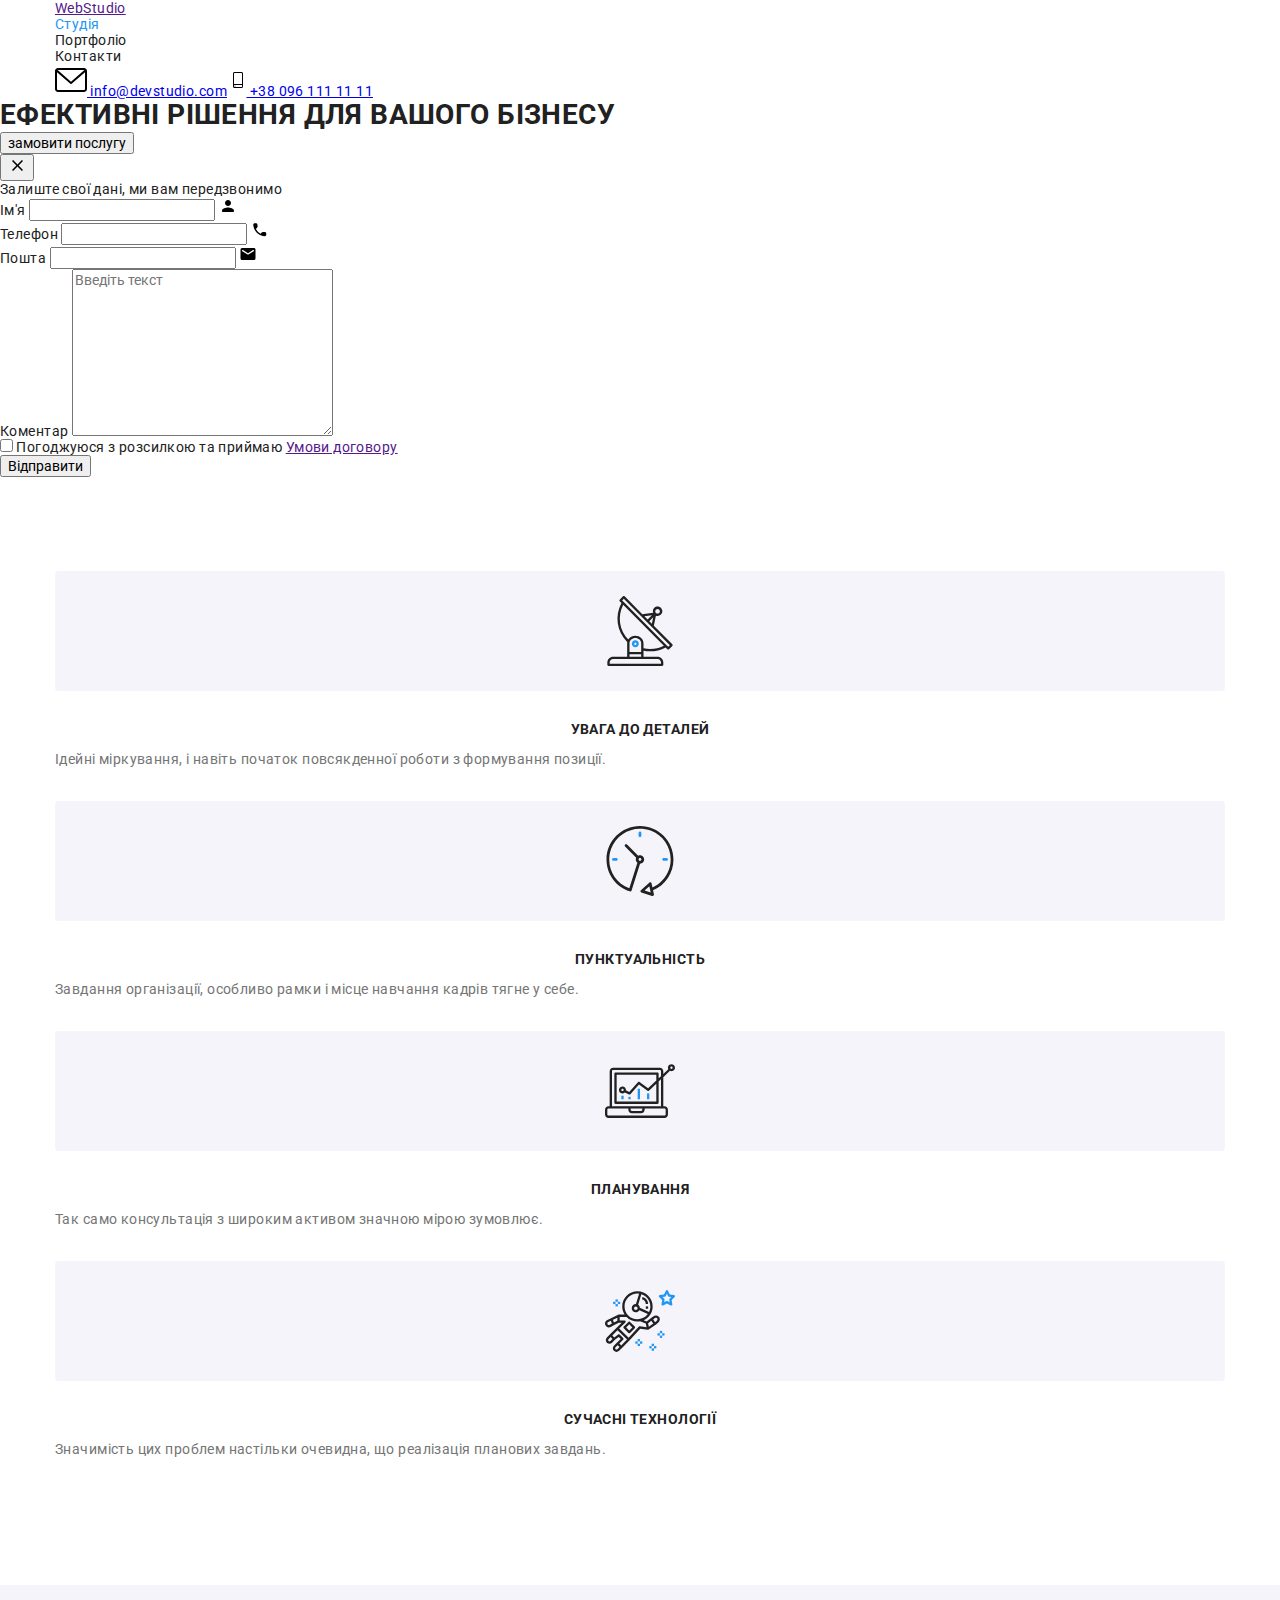
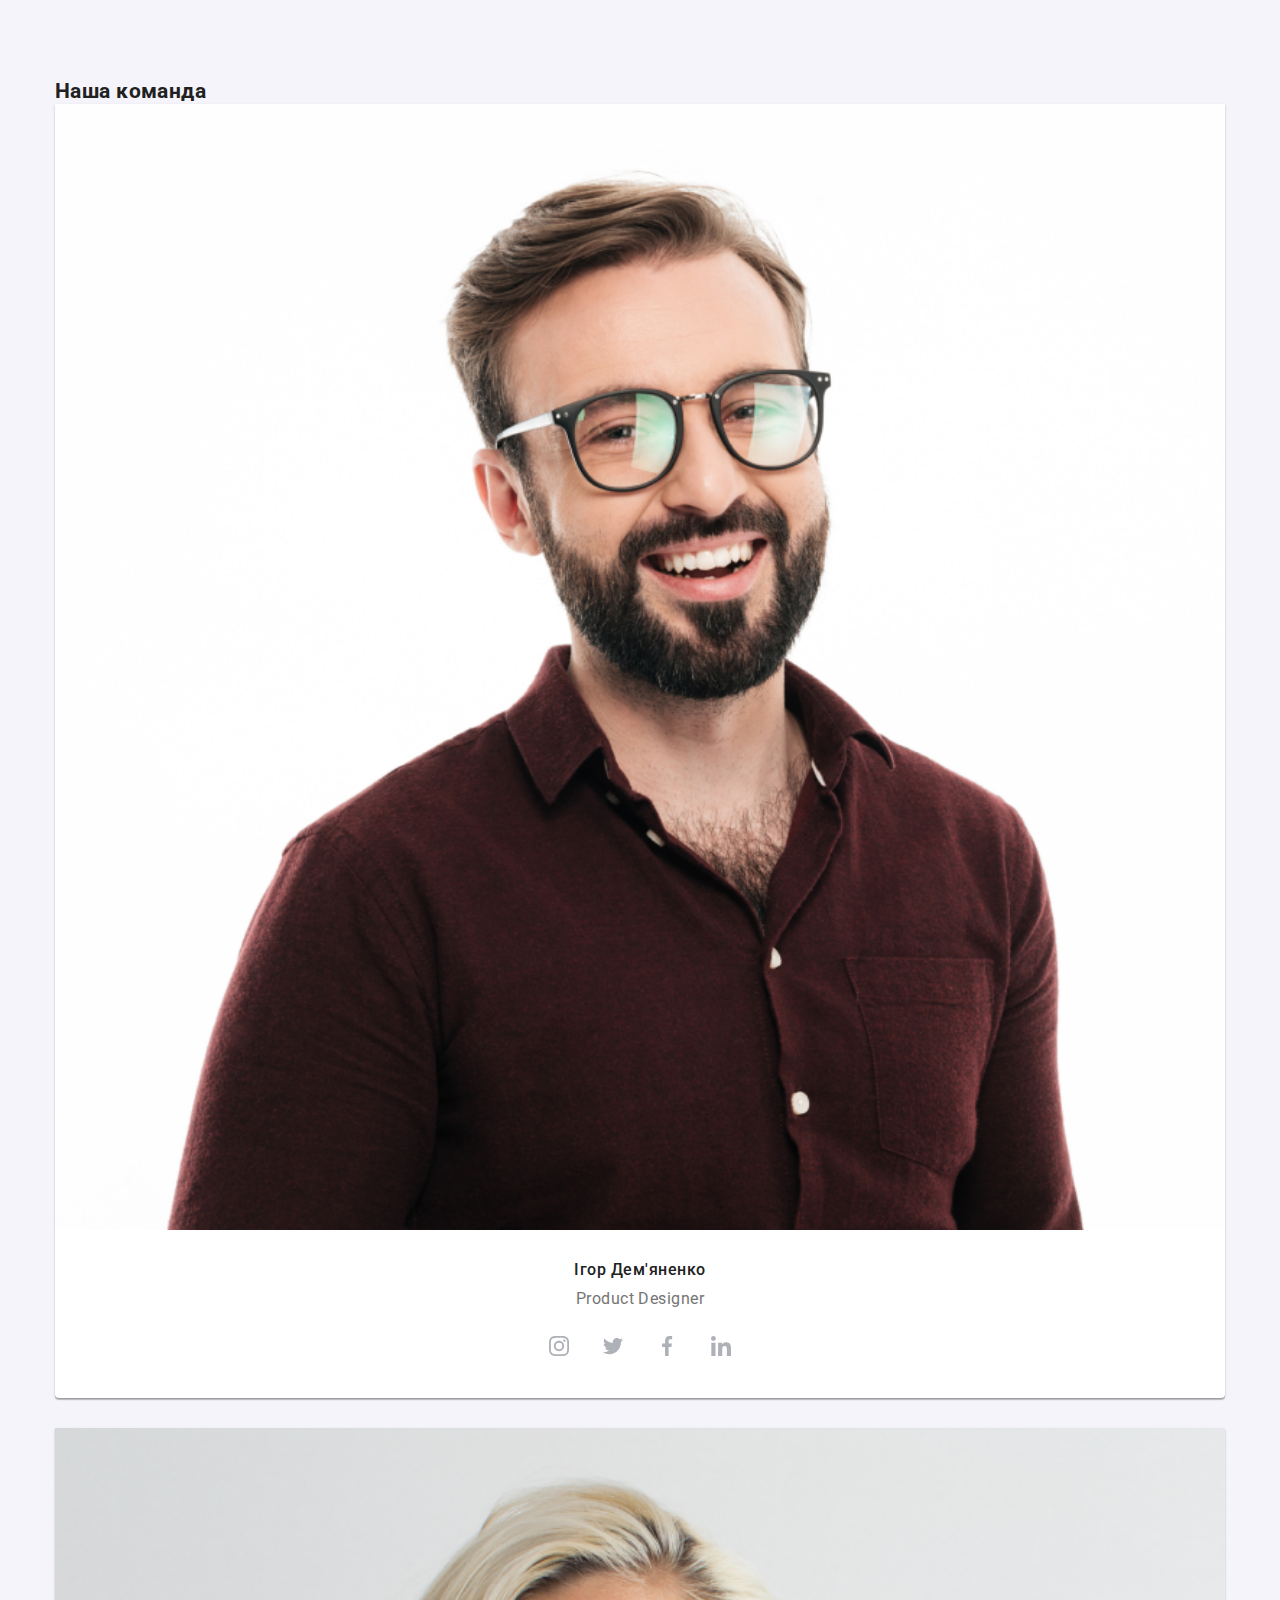
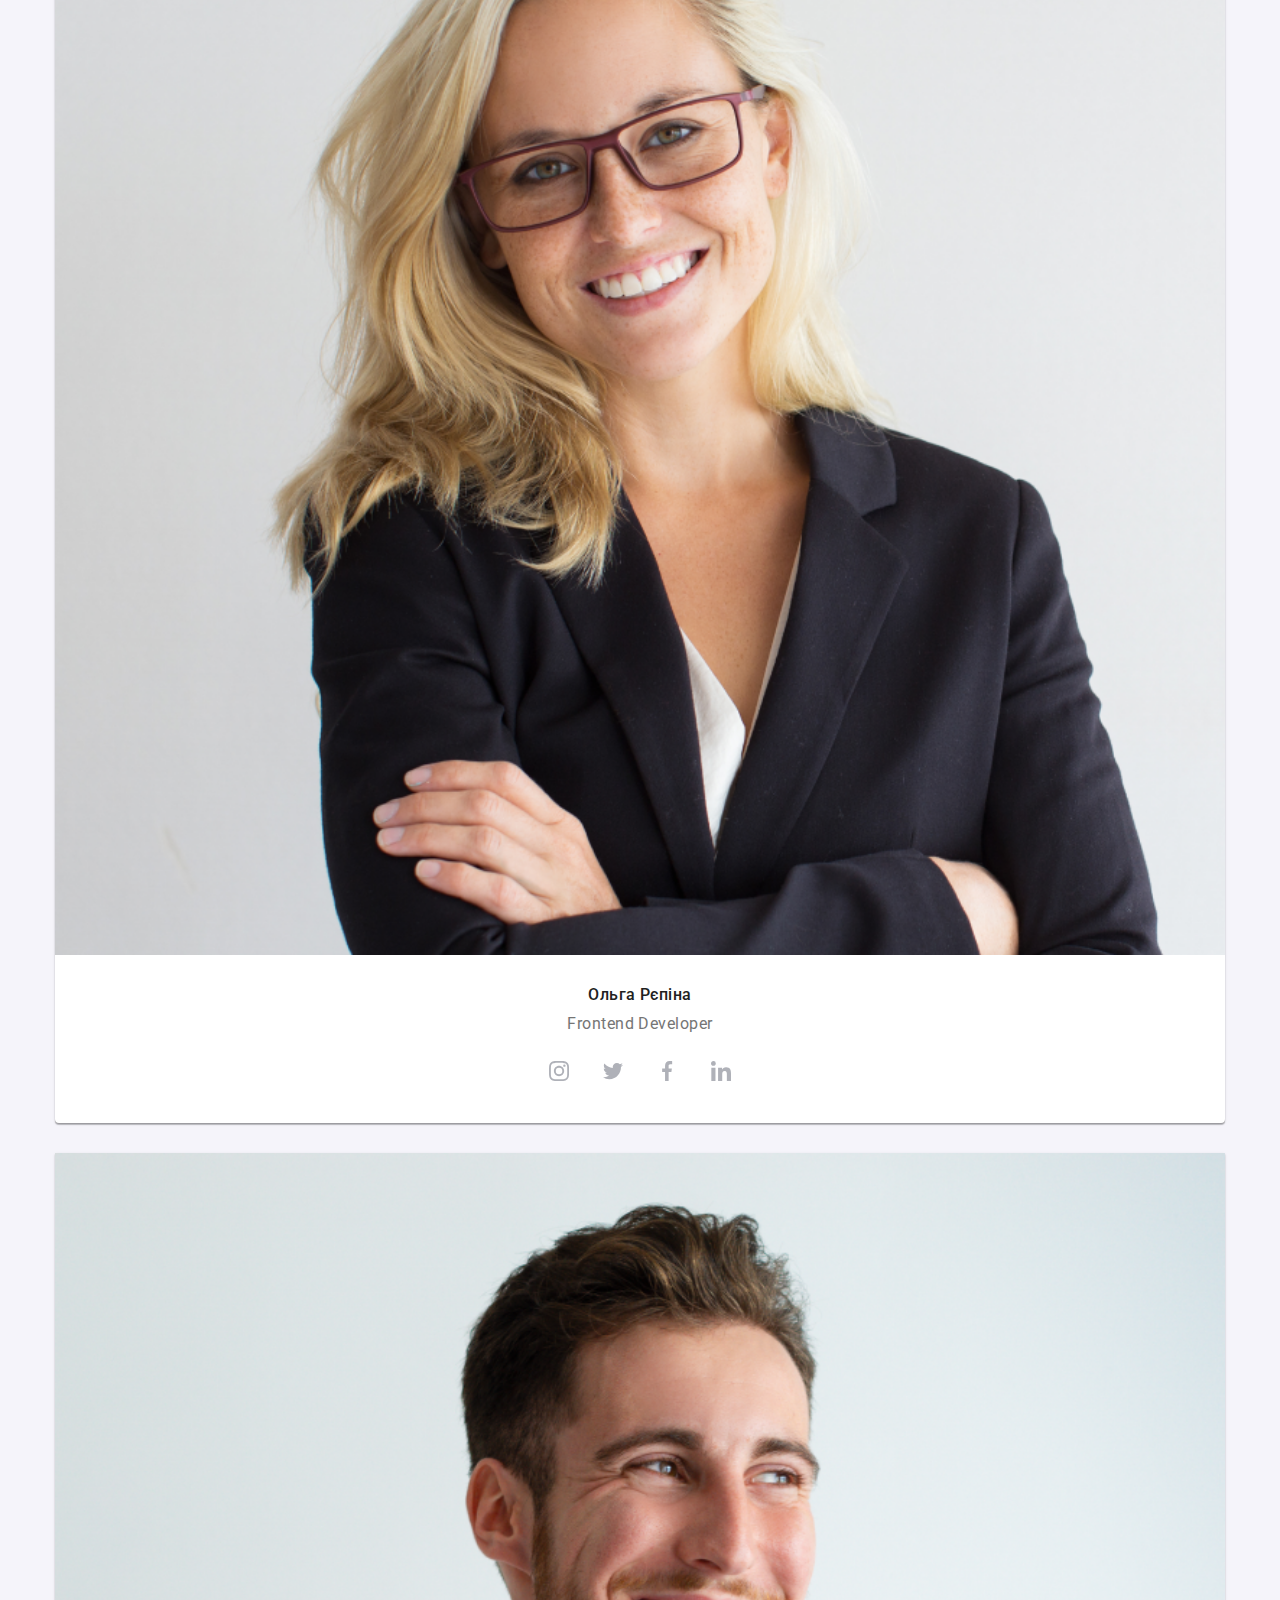
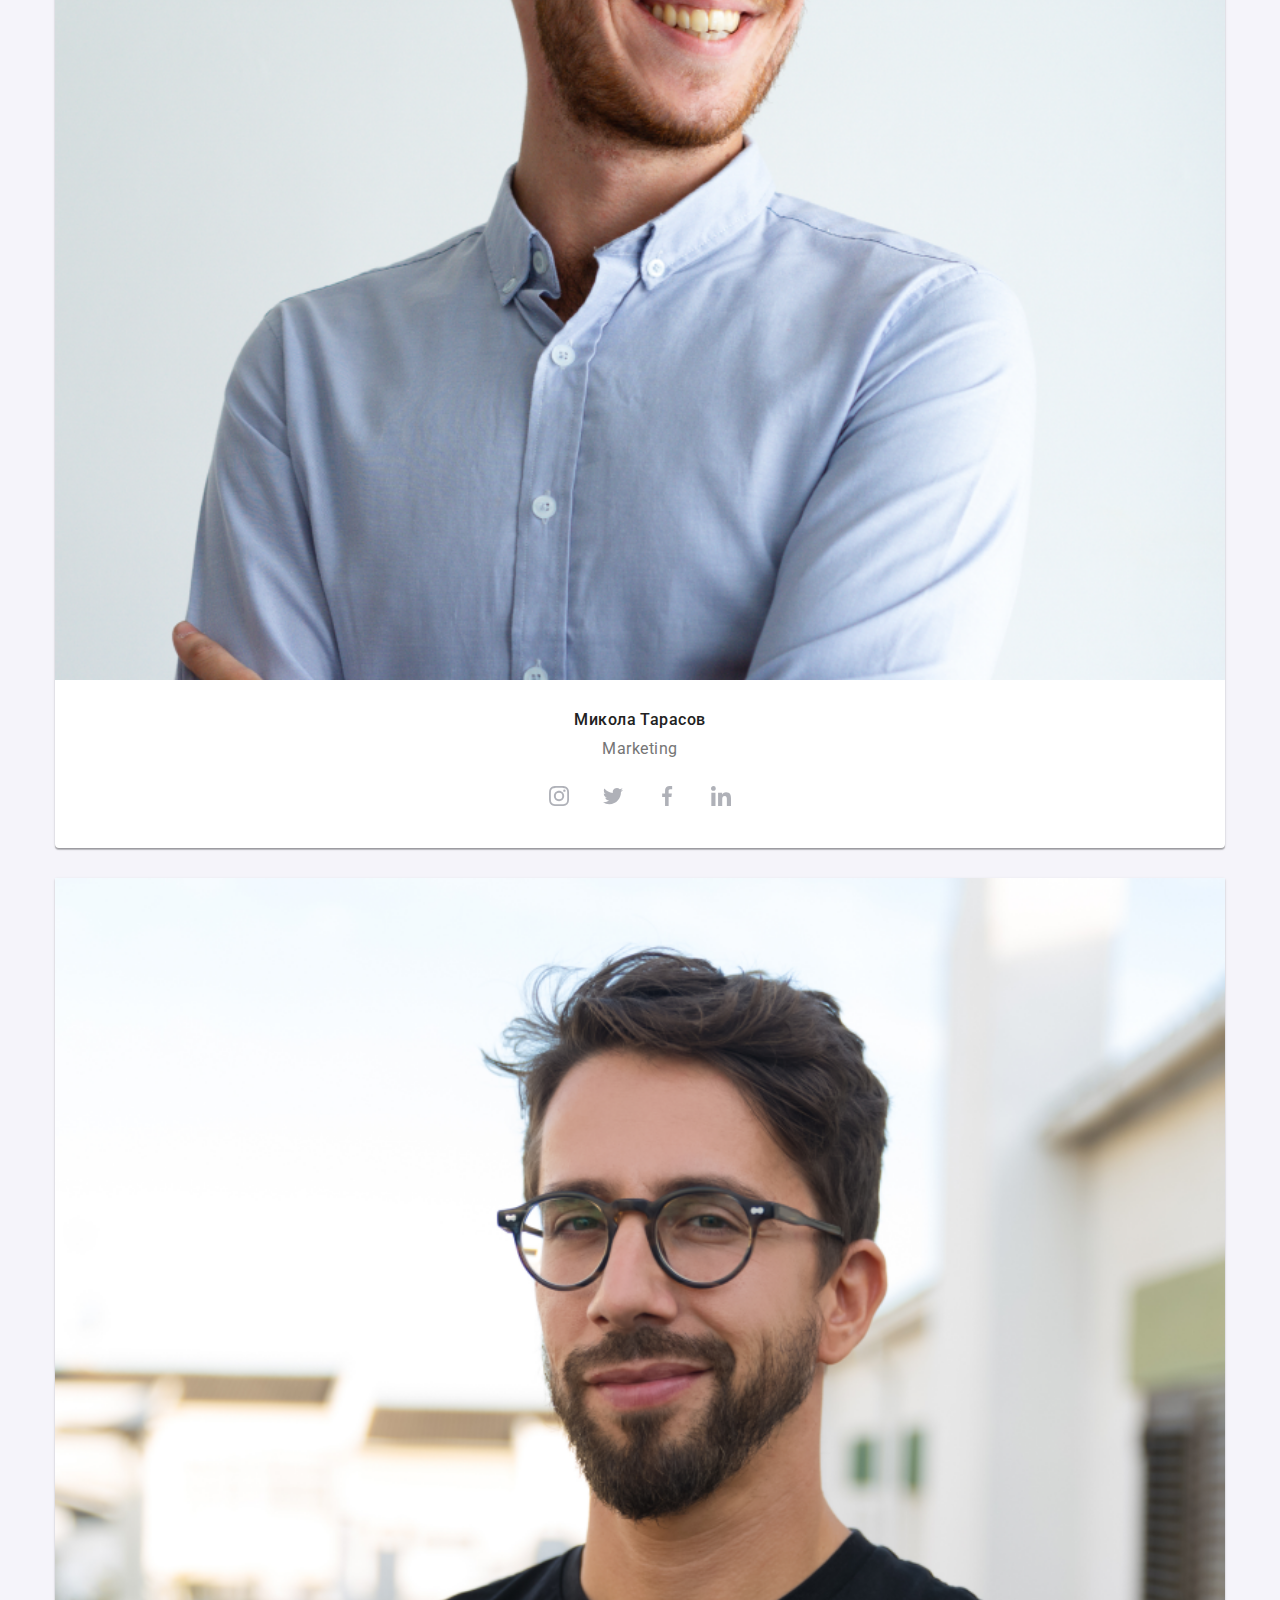
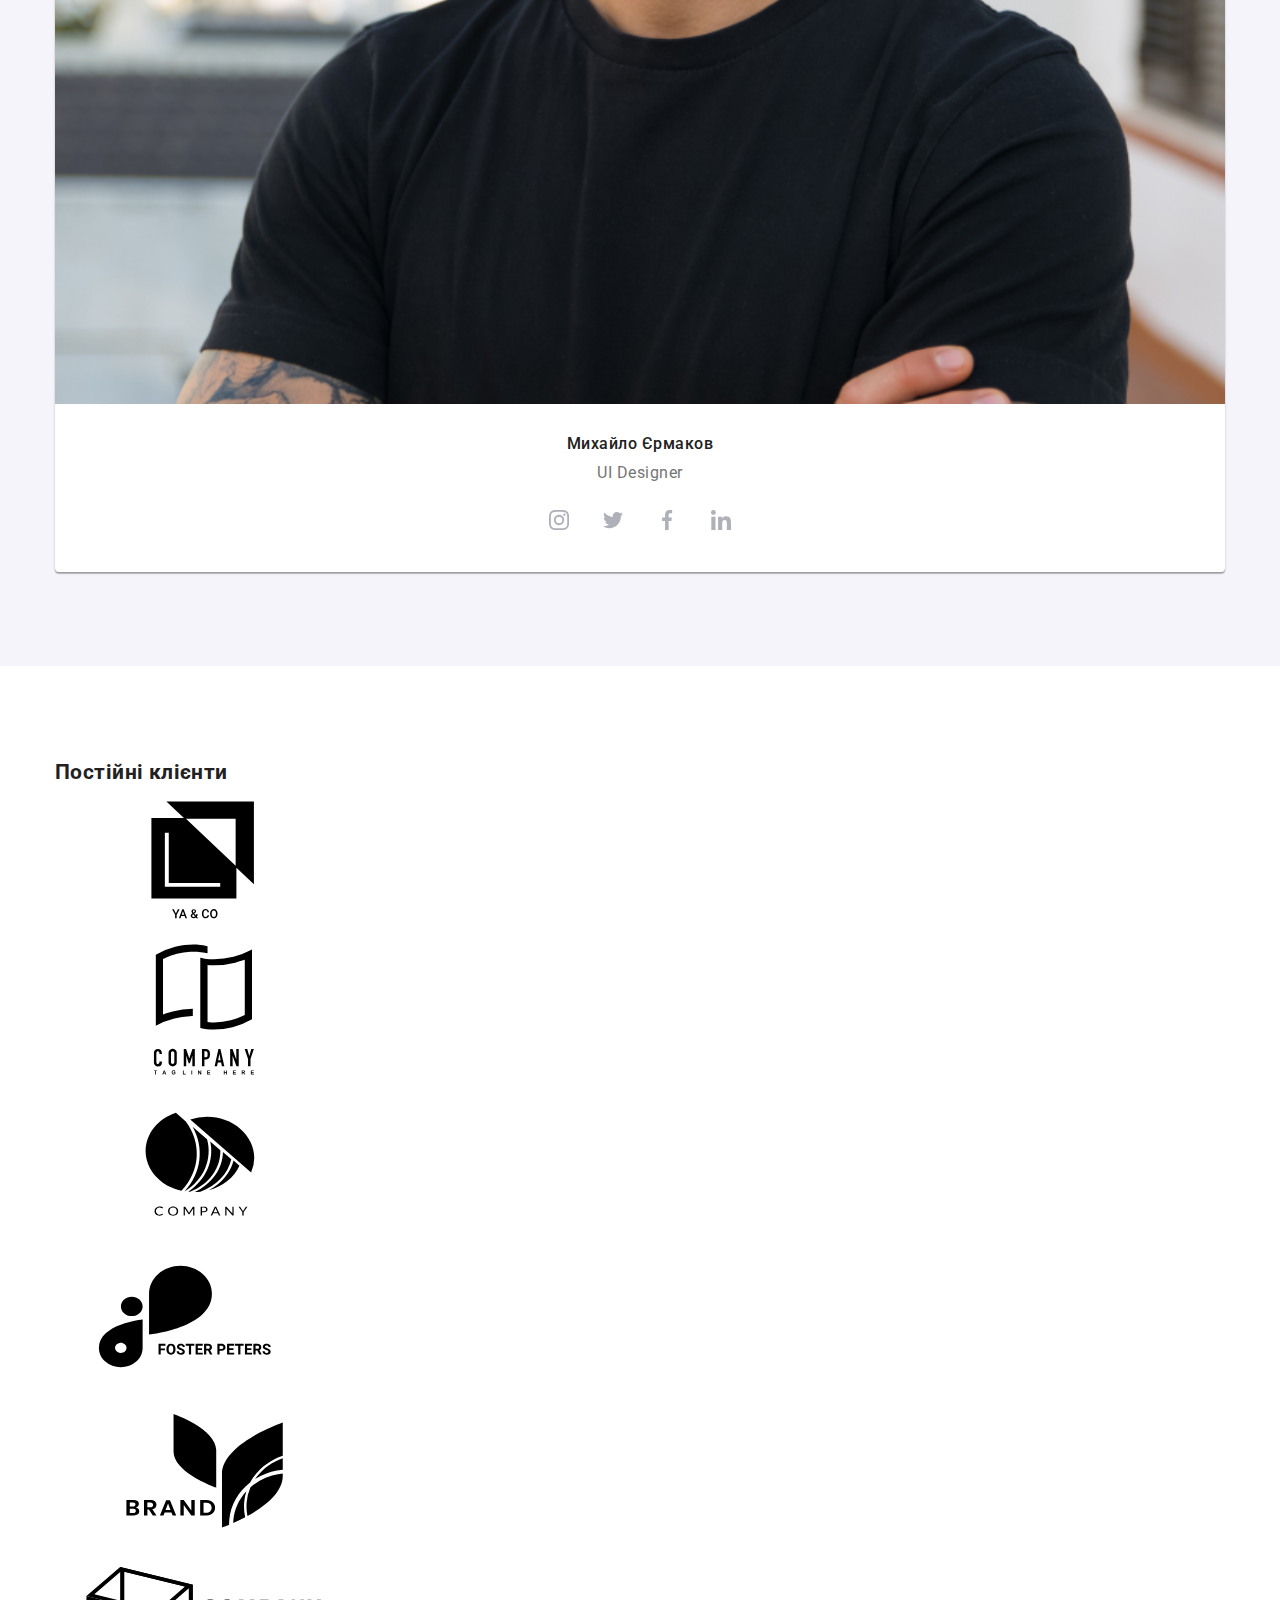
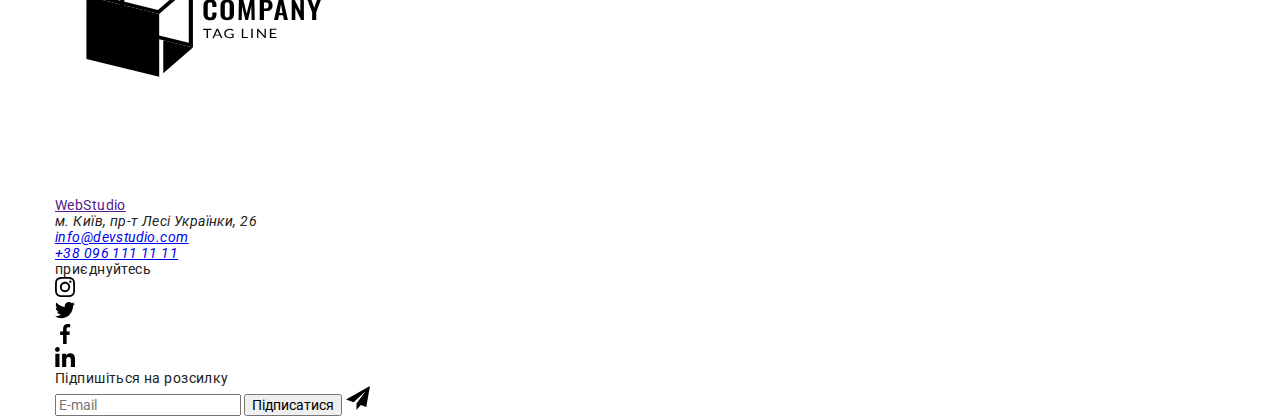
==== index.html @ 279342e3 "0610221" ====
<!DOCTYPE html>
<html lang="uk">
  <head>
    <meta charset="UTF-8" />
    <meta http-equiv="X-UA-Compatible" content="IE=edge" />
    <meta name="viewport" content="width=device-width, initial-scale=1.0" />
    <title>Студія (GMH-08)</title>
    <!-- Fonts -->
    <link rel="preconnect" href="https://fonts.googleapis.com" />
    <link rel="preconnect" href="https://fonts.gstatic.com" crossorigin />
    <link
      href="https://fonts.googleapis.com/css2?family=Raleway:wght@700&family=Roboto:wght@400;500;700;900&display=swap"
      rel="stylesheet"
    />
    <!-- Styles -->
    <link
      rel="stylesheet"
      href="https://cdnjs.cloudflare.com/ajax/libs/modern-normalize/1.1.0/modern-normalize.min.css"
    />
    <link rel="stylesheet" href="./css/main.min.css" />
  </head>
  <body class="page">
    <header>
      <div class="header contaner">
        <nav class="header__nav">
          <a class="logo" href=""> <span class="logo__txt">Web</span>Studio </a>
          <ul class="header__list">
            <li class="list-item">
              <a class="link current" href="">Студія</a>
            </li>
            <li class="list-item">
              <a class="link" href="./portfolio.html">Портфоліо</a>
            </li>
            <li class="list-item"><a class="link" href="">Контакти</a></li>
          </ul>
        </nav>
        <div class="group">
          <a class="group__link" href="mailto:info@devstudio.com">
            <svg class="group__link-icon" width="32" height="32">
              <use href="./images/icons.svg#mail-hover"></use>
            </svg>
            info@devstudio.com</a
          >
          <a class="group__link" href="tel:+380961111111">
            <svg class="group__link-icon" width="16" height="32">
              <use href="./images/icons.svg#smartphone"></use>
            </svg>
            +38 096 111 11 11</a
          >
        </div>
      </div>
    </header>
    <!-- main -->
    <main>
      <!-- hero -->
      <section class="hero">
        <h1 class="hero__title">ЕФЕКТИВНІ РІШЕННЯ ДЛЯ ВАШОГО БІЗНЕСУ</h1>
        <button class="hero__btn" type="button" data-modal-open>замовити послугу</button>
        <div class="backdrop is-hidden" data-modal>
          <div class="modal">
            <button class="modal__btn" type="button" data-modal-close>
              <svg
                class="modal__svg"
                width="18"
                height="18"
                viewBox="0 0 18 18"
                fill="none"
                xmlns="http://www.w3.org/2000/svg"
              >
                <rect width="18" height="18" />
                <path
                  class="modal__path"
                  d="M15 4.10786L13.8921 3L9.5 7.39214L5.10786 3L4 4.10786L8.39214 8.5L4 12.8921L5.10786 14L9.5 9.60786L13.8921 14L15 12.8921L10.6079 8.5L15 4.10786Z"
                  fill="black"
                />
              </svg>
            </button>

            <form class="modal-form">
              <p class="modal-form__title">Залиште свої дані, ми вам передзвонимо</p>
              <div class="modal-form__field">
                <label class="modal-form__lable" for="name">Ім'я</label>
                <input class="modal-form__input" type="text" name="name" id="name" />
                <svg class="modal-form__icon" width="18" height="18">
                  <use href="./images/modal-form.svg#person-modal"></use>
                </svg>
              </div>

              <div class="modal-form__field">
                <label class="modal-form__lable" for="phone">Телефон</label>
                <input class="modal-form__input" type="tel" name="phone" id="phone" />
                <svg class="modal-form__icon" width="18" height="18">
                  <use href="./images/modal-form.svg#phone-modal"></use>
                </svg>
              </div>

              <div class="modal-form__field">
                <label class="modal-form__lable" for="mail">Пошта</label>
                <input class="modal-form__input" type="email" name="mail" id="mail" />
                <svg class="modal-form__icon" width="18" height="18">
                  <use href="./images/modal-form.svg#email-modal"></use>
                </svg>
              </div>

              <div class="modal-form__field">
                <label class="modal-form__lable" for="comment">Коментар</label>
                <textarea
                  class="modal-form__comment"
                  name="comment"
                  id="comment"
                  cols="30"
                  rows="10"
                  placeholder="Введіть текст"
                ></textarea>
              </div>

              <div class="modal-form__checkbox">
                <label class="modal-form__checkbox-lable" for="checkbox"
                  ><input class="checkbox" type="checkbox" name="checkbox" id="checkbox" />
                  <span class="modal-form__checkbox-icon"></span>
                  Погоджуюся з розсилкою та приймаю
                  <a class="modal-form__lable-link" href="">Умови договору</a></label
                >
              </div>

              <button class="modal-form__btn" type="submit">Відправити</button>
            </form>
          </div>
        </div>
      </section>

      <section class="section">
        <div class="contaner">
          <h2 class="visually-hidden">Чому обирають нашу компанію</h2>
          <ul class="first-list list">
            <li class="first-list__item icon-antenna">
              <h3 class="title-three-in-benefits">УВАГА ДО ДЕТАЛЕЙ</h3>
              <p class="main-par-in-benefits">
                Ідейні міркування, і навіть початок повсякденної роботи з формування позиції.
              </p>
            </li>
            <li class="first-list__item icon-clock">
              <h3 class="title-three-in-benefits">ПУНКТУАЛЬНІСТЬ</h3>
              <p class="main-par-in-benefits">
                Завдання організації, особливо рамки і місце навчання кадрів тягне у себе.
              </p>
            </li>
            <li class="first-list__item icon-diagram">
              <h3 class="title-three-in-benefits">ПЛАНУВАННЯ</h3>
              <p class="main-par-in-benefits">
                Так само консультація з широким активом значною мірою зумовлює.
              </p>
            </li>
            <li class="first-list__item icon-astronaut">
              <h3 class="title-three-in-benefits">СУЧАСНІ ТЕХНОЛОГІЇ</h3>
              <p class="main-par-in-benefits">
                Значимість цих проблем настільки очевидна, що реалізація планових завдань.
              </p>
            </li>
          </ul>
        </div>
      </section>

      <!-- <section class="our-projects section">
        <div class="contaner">
          <h2 class="title-two-in">Чим ми займаємося</h2>
          <ul class="second-list list">
            <li class="our-projects__item">
              <img src="./images/block1/img1.png" alt="photo" width="370" />
              <p class="our-projects__par">Десктопні додатки</p>
            </li>
            <li class="our-projects__item">
              <img src="./images/block1/img2.png" alt="photo" width="370" />
              <p class="our-projects__par">Мобільні додатки</p>
            </li>
            <li class="our-projects__item">
              <img src="./images/block1/img3.png" alt="photo" width="370" />
              <p class="our-projects__par">Дизайнерські рішення</p>
            </li>
          </ul>
        </div>
      </section> -->

      <section class="our-team section">
        <div class="contaner">
          <h2 class="title-two-in">Наша команда</h2>
          <ul class="third-list list">
            <li class="list-shadow">
              <img
                class="third-list-img"
                src="./images/block2/Igor.png"
                alt="photo_Igor"
                width="270"
              />
              <div class="third-list__box">
                <h3 class="title-three-in-our">Ігор Дем'яненко</h3>
                <p class="main-par-in-our">Product Designer</p>
                <ul class="our-team__icons list">
                  <li>
                    <a
                      class="our-team__socile-link"
                      href="https://www.instagram.com/"
                      target="_blank"
                      rel="noreferrer noopern"
                    >
                      <svg class="our-team__svg" width="20" height="20">
                        <use href="./images/icons.svg#instagram"></use>
                      </svg>
                    </a>
                  </li>
                  <li>
                    <a
                      class="our-team__socile-link"
                      href="https://twitter.com/"
                      target="_blank"
                      rel="noreferrer noopern"
                    >
                      <svg class="our-team__svg" width="20" height="20">
                        <use href="./images/icons.svg#twitter"></use>
                      </svg>
                    </a>
                  </li>
                  <li>
                    <a
                      class="our-team__socile-link"
                      href="https://www.facebook.com/"
                      target="_blank"
                      rel="noreferrer noopern"
                    >
                      <svg class="our-team__svg" width="20" height="20">
                        <use href="./images/icons.svg#facebook"></use>
                      </svg>
                    </a>
                  </li>
                  <li>
                    <a
                      class="our-team__socile-link"
                      href="https://ua.linkedin.com/"
                      target="_blank"
                      rel="noreferrer noopern"
                    >
                      <svg class="our-team__svg" width="20" height="20">
                        <use href="./images/icons.svg#linkedin"></use>
                      </svg>
                    </a>
                  </li>
                </ul>
              </div>
            </li>
            <li class="list-shadow">
              <img
                class="third-list-img"
                src="./images/block2/Olga.png"
                alt="photo_Olga"
                width="270"
              />
              <div class="third-list__box">
                <h3 class="title-three-in-our">Ольга Рєпіна</h3>
                <p class="main-par-in-our">Frontend Developer</p>
                <ul class="our-team__icons list">
                  <li>
                    <a
                      class="our-team__socile-link"
                      href="https://www.instagram.com/"
                      target="_blank"
                      rel="noreferrer noopern"
                    >
                      <svg class="our-team__svg" width="20" height="20">
                        <use href="./images/icons.svg#instagram"></use>
                      </svg>
                    </a>
                  </li>
                  <li>
                    <a
                      class="our-team__socile-link"
                      href="https://twitter.com/"
                      target="_blank"
                      rel="noreferrer noopern"
                    >
                      <svg class="our-team__svg" width="20" height="20">
                        <use href="./images/icons.svg#twitter"></use>
                      </svg>
                    </a>
                  </li>
                  <li>
                    <a
                      class="our-team__socile-link"
                      href="https://www.facebook.com/"
                      target="_blank"
                      rel="noreferrer noopern"
                    >
                      <svg class="our-team__svg" width="20" height="20">
                        <use href="./images/icons.svg#facebook"></use>
                      </svg>
                    </a>
                  </li>
                  <li>
                    <a
                      class="our-team__socile-link"
                      href="https://ua.linkedin.com/"
                      target="_blank"
                      rel="noreferrer noopern"
                    >
                      <svg class="our-team__svg" width="20" height="20">
                        <use href="./images/icons.svg#linkedin"></use>
                      </svg>
                    </a>
                  </li>
                </ul>
              </div>
            </li>
            <li class="list-shadow">
              <img
                class="third-list-img"
                src="./images/block2/Mykola.png"
                alt="photo_Mikola"
                width="270"
              />
              <div class="third-list__box">
                <h3 class="title-three-in-our">Микола Тарасов</h3>
                <p class="main-par-in-our">Marketing</p>
                <ul class="our-team__icons list">
                  <li>
                    <a
                      class="our-team__socile-link"
                      href="https://www.instagram.com/"
                      target="_blank"
                      rel="noreferrer noopern"
                    >
                      <svg class="our-team__svg" width="20" height="20">
                        <use href="./images/icons.svg#instagram"></use>
                      </svg>
                    </a>
                  </li>
                  <li>
                    <a
                      class="our-team__socile-link"
                      href="https://twitter.com/"
                      target="_blank"
                      rel="noreferrer noopern"
                    >
                      <svg class="our-team__svg" width="20" height="20">
                        <use href="./images/icons.svg#twitter"></use>
                      </svg>
                    </a>
                  </li>
                  <li>
                    <a
                      class="our-team__socile-link"
                      href="https://www.facebook.com/"
                      target="_blank"
                      rel="noreferrer noopern"
                    >
                      <svg class="our-team__svg" width="20" height="20">
                        <use href="./images/icons.svg#facebook"></use>
                      </svg>
                    </a>
                  </li>
                  <li>
                    <a
                      class="our-team__socile-link"
                      href="https://ua.linkedin.com/"
                      target="_blank"
                      rel="noreferrer noopern"
                    >
                      <svg class="our-team__svg" width="20" height="20">
                        <use href="./images/icons.svg#linkedin"></use>
                      </svg>
                    </a>
                  </li>
                </ul>
              </div>
            </li>
            <li class="list-shadow">
              <img
                class="third-list-img"
                src="./images/block2/Myhail.png"
                alt="photo_Myhail"
                width="270"
              />
              <div class="third-list__box">
                <h3 class="title-three-in-our">Михайло Єрмаков</h3>
                <p class="main-par-in-our">UI Designer</p>
                <ul class="our-team__icons list">
                  <li>
                    <a
                      class="our-team__socile-link"
                      href="https://www.instagram.com/"
                      target="_blank"
                      rel="noreferrer noopern"
                    >
                      <svg class="our-team__svg" width="20" height="20">
                        <use href="./images/icons.svg#instagram"></use>
                      </svg>
                    </a>
                  </li>
                  <li>
                    <a
                      class="our-team__socile-link"
                      href="https://twitter.com/"
                      target="_blank"
                      rel="noreferrer noopern"
                    >
                      <svg class="our-team__svg" width="20" height="20">
                        <use href="./images/icons.svg#twitter"></use>
                      </svg>
                    </a>
                  </li>
                  <li>
                    <a
                      class="our-team__socile-link"
                      href="https://www.facebook.com/"
                      target="_blank"
                      rel="noreferrer noopern"
                    >
                      <svg class="our-team__svg" width="20" height="20">
                        <use href="./images/icons.svg#facebook"></use>
                      </svg>
                    </a>
                  </li>
                  <li>
                    <a
                      class="our-team__socile-link"
                      href="https://ua.linkedin.com/"
                      target="_blank"
                      rel="noreferrer noopern"
                    >
                      <svg class="our-team__svg" width="20" height="20">
                        <use href="./images/icons.svg#linkedin"></use>
                      </svg>
                    </a>
                  </li>
                </ul>
              </div>
            </li>
          </ul>
        </div>
      </section>

      <section class="customers section">
        <div class="contaner">
          <h2 class="customers__title">Постійні клієнти</h2>
          <ul class="customers__list list">
            <li class="customers-list-item">
              <a class="customers__link" href="" target="_blank" rel="">
                <svg class="customers__logo">
                  <use href="./images/icons-2.svg#Logo-1"></use>
                </svg>
              </a>
            </li>
            <li>
              <a class="customers__link" href="" target="_blank" rel="">
                <svg class="customers__logo">
                  <use href="./images/icons-2.svg#Logo-2"></use>
                </svg>
              </a>
            </li>
            <li>
              <a class="customers__link" href="" target="_blank" rel="">
                <svg class="customers__logo">
                  <use href="./images/icons-2.svg#Logo-3"></use>
                </svg>
              </a>
            </li>
            <li>
              <a class="customers__link" href="" target="_blank" rel="">
                <svg class="customers__logo">
                  <use href="./images/icons-2.svg#Logo-4"></use>
                </svg>
              </a>
            </li>
            <li>
              <a class="customers__link" href="" target="_blank" rel="">
                <svg class="customers__logo">
                  <use href="./images/icons-2.svg#Logo-5"></use>
                </svg>
              </a>
            </li>
            <li>
              <a class="customers__link" href="" target="_blank" rel="">
                <svg class="customers__logo">
                  <use href="./images/icons-2.svg#Logo-6"></use>
                </svg>
              </a>
            </li>
          </ul>
        </div>
      </section>
    </main>

    <footer class="footer">
      <div class="footer__box contaner">
        <div class="footer__box-address">
          <a class="logo footer__logo" href=""> <span class="footer__logo-txt">Web</span>Studio </a>
          <address class="footer__address">
            <p class="footer__par-address">
              <a class="link" href="">м. Київ, пр-т Лесі Українки, 26</a>
            </p>
            <ul class="footer__list list">
              <li class="footer__list-item">
                <a class="footer__link" href="mailto:info@devstudio.com">info@devstudio.com</a>
              </li>
              <li class="footer__list-item">
                <a class="footer__link" href="tel:+380961111111">+38 096 111 11 11</a>
              </li>
            </ul>
          </address>
        </div>

        <div class="footer__box-social">
          <p class="footer__par-social">приєднуйтесь</p>
          <ul class="footer__list-icons list">
            <li>
              <a
                class="footer__link-icons"
                href="https://www.instagram.com/"
                target="_blank"
                rel="noreferrer noopern"
              >
                <svg class="footer__social-icons" width="20" height="20">
                  <use href="./images/icons.svg#instagram"></use>
                </svg>
              </a>
            </li>
            <li>
              <a
                class="footer__link-icons"
                href="https://twitter.com/"
                target="_blank"
                rel="noreferrer noopern"
              >
                <svg class="footer__social-icons" width="20" height="20">
                  <use href="./images/icons.svg#twitter"></use>
                </svg>
              </a>
            </li>
            <li>
              <a
                class="footer__link-icons"
                href="https://www.facebook.com/"
                target="_blank"
                rel="noreferrer noopern"
              >
                <svg class="footer__social-icons" width="20" height="20">
                  <use href="./images/icons.svg#facebook"></use>
                </svg>
              </a>
            </li>
            <li>
              <a
                class="footer__link-icons"
                href="https://ua.linkedin.com/"
                target="_blank"
                rel="noreferrer noopern"
              >
                <svg class="footer__social-icons" width="20" height="20">
                  <use href="./images/icons.svg#linkedin"></use>
                </svg>
              </a>
            </li>
          </ul>
        </div>

        <div class="footer__form-box">
          <p class="footer__form-par">Підпишіться на розсилку</p>
          <form class="footer__form">
            <div class="footer__form-block">
              <input class="footer__form-input" type="text" placeholder="E-mail" />
              <button class="footer__form-button" type="submit">Підписатися</button>
              <svg class="footer__form-icon" width="24" height="24">
                <use href="./images/icons.svg#telegram"></use>
              </svg>
            </div>
          </form>
        </div>
      </div>
    </footer>
    <script src="./js/modal.js"></script>
  </body>
</html>
---- css/main.min.css ----
.first-list__item{margin-bottom:30px}.first-list__item:before{display:block;content:"";height:120px;background-repeat:no-repeat;background-position:center;background-color:var(--btn-bg-cl);border-radius:4px;margin-bottom:30px}.icon-antenna::before{background-image:url(../images/first-icons/antenna\ 1.svg)}.icon-clock::before{background-image:url(../images/first-icons/clock\ 1.svg)}.icon-diagram::before{background-image:url(../images/first-icons/diagram\ 1.svg)}.icon-astronaut::before{background-image:url(../images/first-icons/astronaut\ 1.svg)}.title-three-in-benefits{text-align:center;font-weight:700;font-size:14px;line-height:16px;margin-bottom:10px;letter-spacing:.03em;color:var(--main-txt-cl)}.main-par-in-benefits{font-weight:400;font-size:14px;line-height:1.7142857143;letter-spacing:.03em;color:var(--par-txt-cl)}@media screen and (min-width: 480px){.our-team{background:var(--btn-bg-cl)}.our-team .our-team__icons{display:-webkit-box;display:-ms-flexbox;display:flex;gap:10px;-webkit-box-pack:center;-ms-flex-pack:center;justify-content:center}.our-team .our-team__socile-link{display:-webkit-box;display:-ms-flexbox;display:flex;position:relative;-webkit-box-align:center;-ms-flex-align:center;align-items:center;-webkit-box-pack:center;-ms-flex-pack:center;justify-content:center;width:44px;height:44px;color:var(--color-icon);border-radius:50%;-webkit-transition:background-color 250ms cubic-bezier(0.4, 0, 0.2, 1),color 250ms cubic-bezier(0.4, 0, 0.2, 1);transition:background-color 250ms cubic-bezier(0.4, 0, 0.2, 1),color 250ms cubic-bezier(0.4, 0, 0.2, 1);-webkit-transition-timing-function:var(--timing-function);transition-timing-function:var(--timing-function)}.our-team .our-team__socile-link:hover,.our-team .our-team__socile-link:focus{color:var(--other-color-wight);background-color:var(--hover-icon);-webkit-transition:background-color 250ms cubic-bezier(0.4, 0, 0.2, 1),color 250ms cubic-bezier(0.4, 0, 0.2, 1);transition:background-color 250ms cubic-bezier(0.4, 0, 0.2, 1),color 250ms cubic-bezier(0.4, 0, 0.2, 1)}.our-team .our-team__svg{fill:currentColor}.third-list{display:-webkit-box;display:-ms-flexbox;display:flex;-webkit-box-orient:vertical;-webkit-box-direction:normal;-ms-flex-direction:column;flex-direction:column;gap:30px;width:100%}.third-list__box{padding-top:30px;padding-bottom:30px}.title-three-in-our{font-weight:500;font-size:16px;line-height:1.1875;margin-bottom:10px;text-align:center;letter-spacing:.03em;color:var(--main-txt-cl)}.third-list-img{width:100%;margin-left:auto;margin-right:auto}.main-par-in-our{font-size:16px;line-height:1.1875;margin-bottom:16px;text-align:center;letter-spacing:.03em;color:var(--par-txt-cl)}.list-shadow{background-color:var(--other-color-wight);-webkit-box-shadow:0px 1px 3px rgba(0,0,0,.12),0px 1px 1px rgba(0,0,0,.14),0px 2px 1px rgba(0,0,0,.2);box-shadow:0px 1px 3px rgba(0,0,0,.12),0px 1px 1px rgba(0,0,0,.14),0px 2px 1px rgba(0,0,0,.2);border-radius:0px 0px 4px 4px}}:root{--main-font: "Roboto", sans-serif;--main-txt-cl: #212121;--par-txt-cl: #757575;--light-txt-cl: #ffffff;--accent-txt-cl: #2196F3;--black-txt-logo: #000000;--blue-txt-logo: #2196F3;--active-txt: #2196F3;--accent-bg-cl: #2196F3;--other-bg-cl: #2F303A;--btn-bg-cl: #F5F4FA;--icons-bg-cl: #F5F5F5;--other-color-wight: #FFFFFF;--color-icon: #AFB1B8;--hover-icon: #2196F3;--timing-function: cubic-bezier(0.4, 0, 0.2, 1)}.visually-hidden{position:absolute;width:1px;height:1px;margin:-1px;border:0;padding:0;white-space:nowrap;-webkit-clip-path:inset(100%);clip-path:inset(100%);clip:rect(0 0 0 0);overflow:hidden}h1,h2,h3,h4,h5,h6,p{margin:0}*,*::before,*::after{-webkit-box-sizing:inherit;box-sizing:inherit}img{display:block}.link{text-decoration:none;color:var(--main-txt-cl);position:relative;-webkit-transition:color 250ms cubic-bezier(0.4, 0, 0.2, 1);transition:color 250ms cubic-bezier(0.4, 0, 0.2, 1)}.list,.header__list{list-style:none;padding:0;margin:0}html{-webkit-box-sizing:border-box;box-sizing:border-box}.page{font-family:var(--main-font);font-size:14px;color:var(--main-txt-cl);letter-spacing:.03em}.section{padding-top:94px;padding-bottom:94px}.link:hover,.link:focus{color:var(--accent-txt-cl);-webkit-transition:color 250ms cubic-bezier(0.4, 0, 0.2, 1);transition:color 250ms cubic-bezier(0.4, 0, 0.2, 1)}.link.current{color:var(--accent-bg-cl)}.contaner{margin-left:auto;margin-right:auto;padding-left:15px;padding-right:15px}@media screen and (min-width: 480px){.contaner{width:480px}}@media screen and (min-width: 768px){.contaner{width:768px}}@media screen and (min-width: 1200px){.contaner{width:1200px}}/*# sourceMappingURL=main.min.css.map */
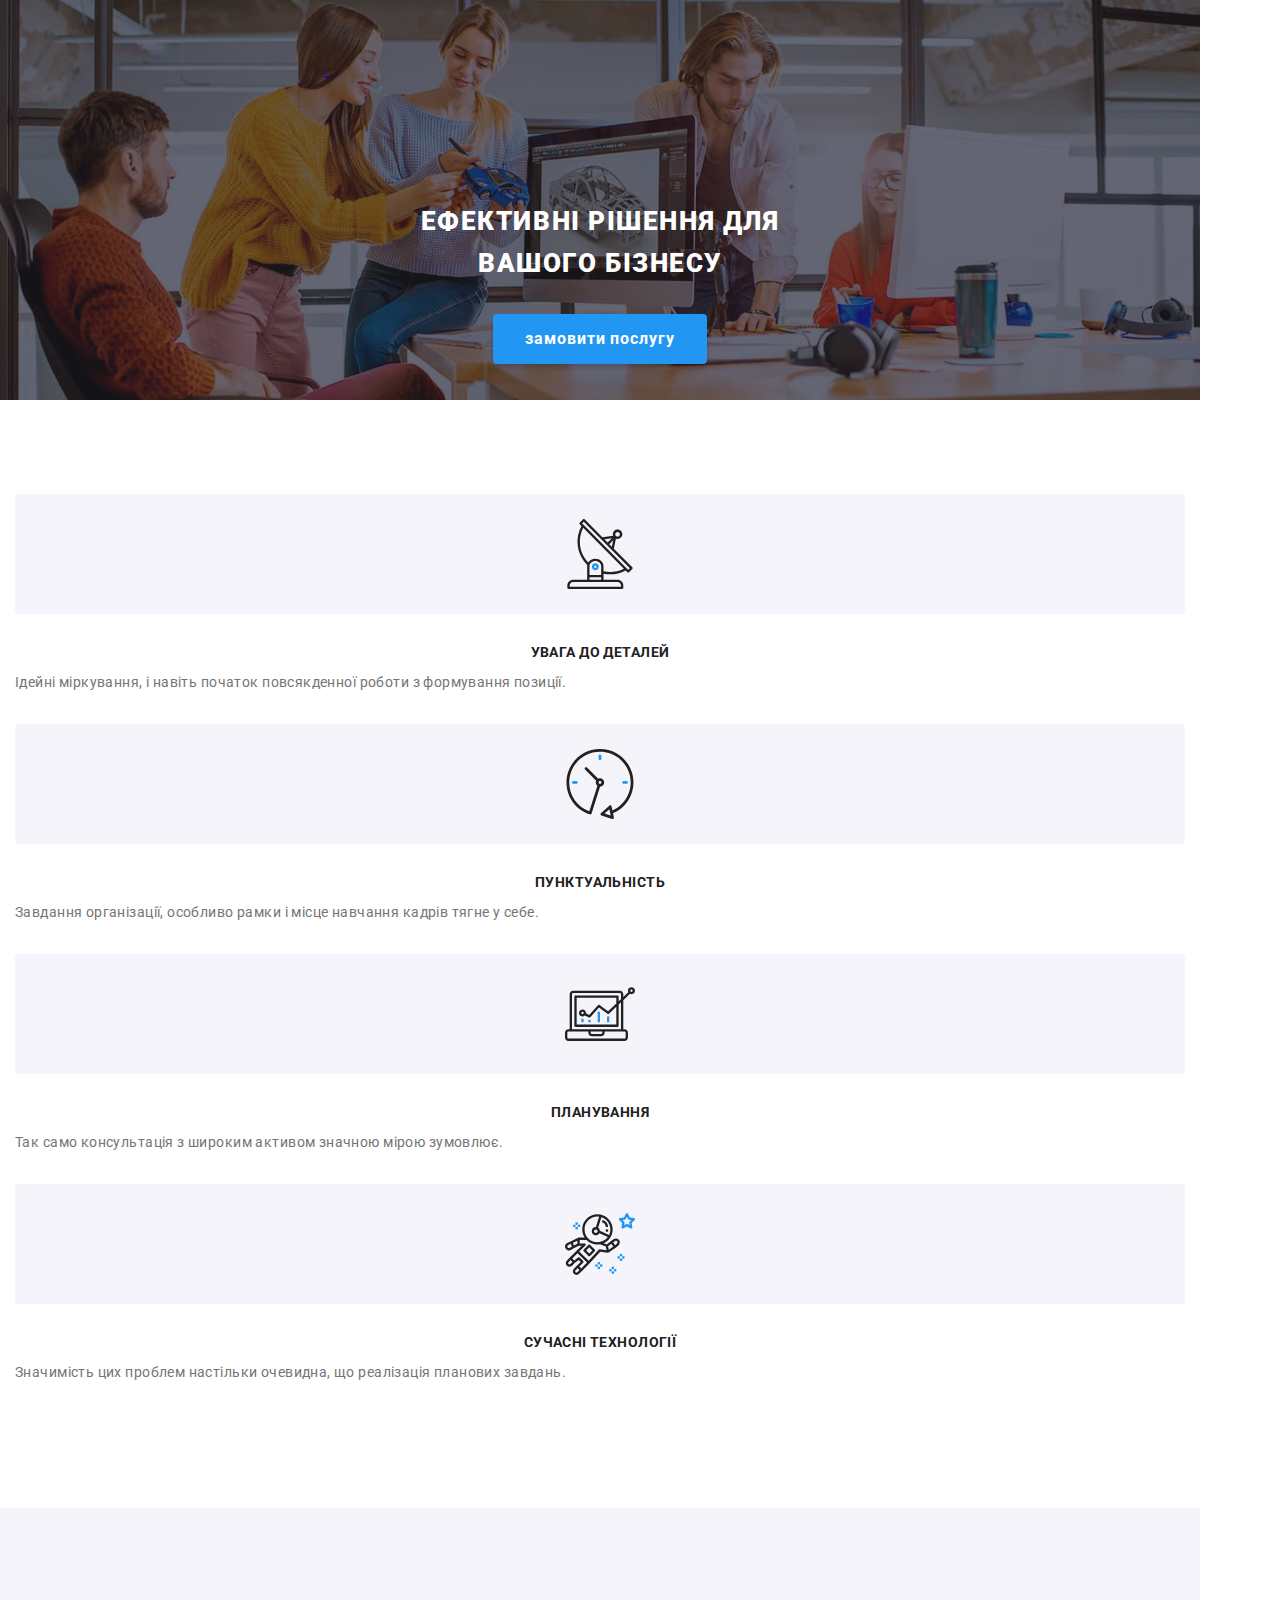
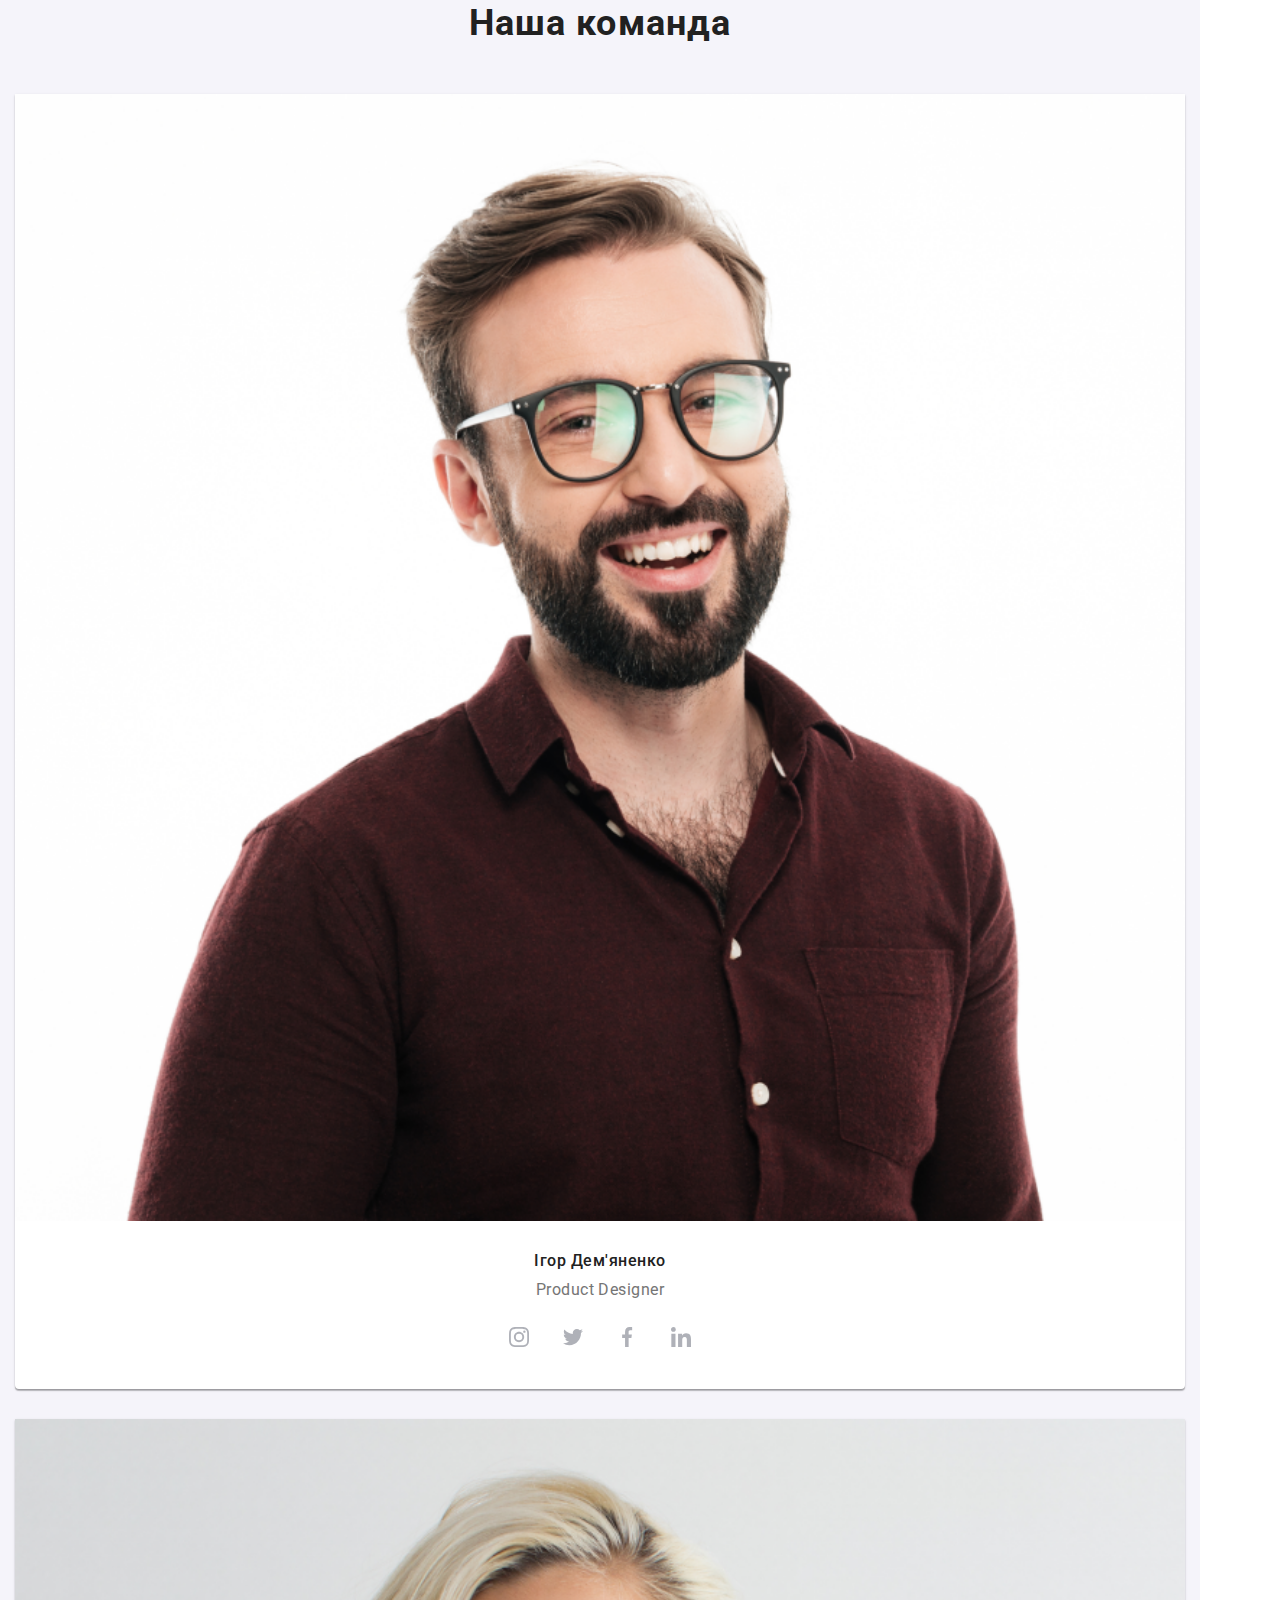
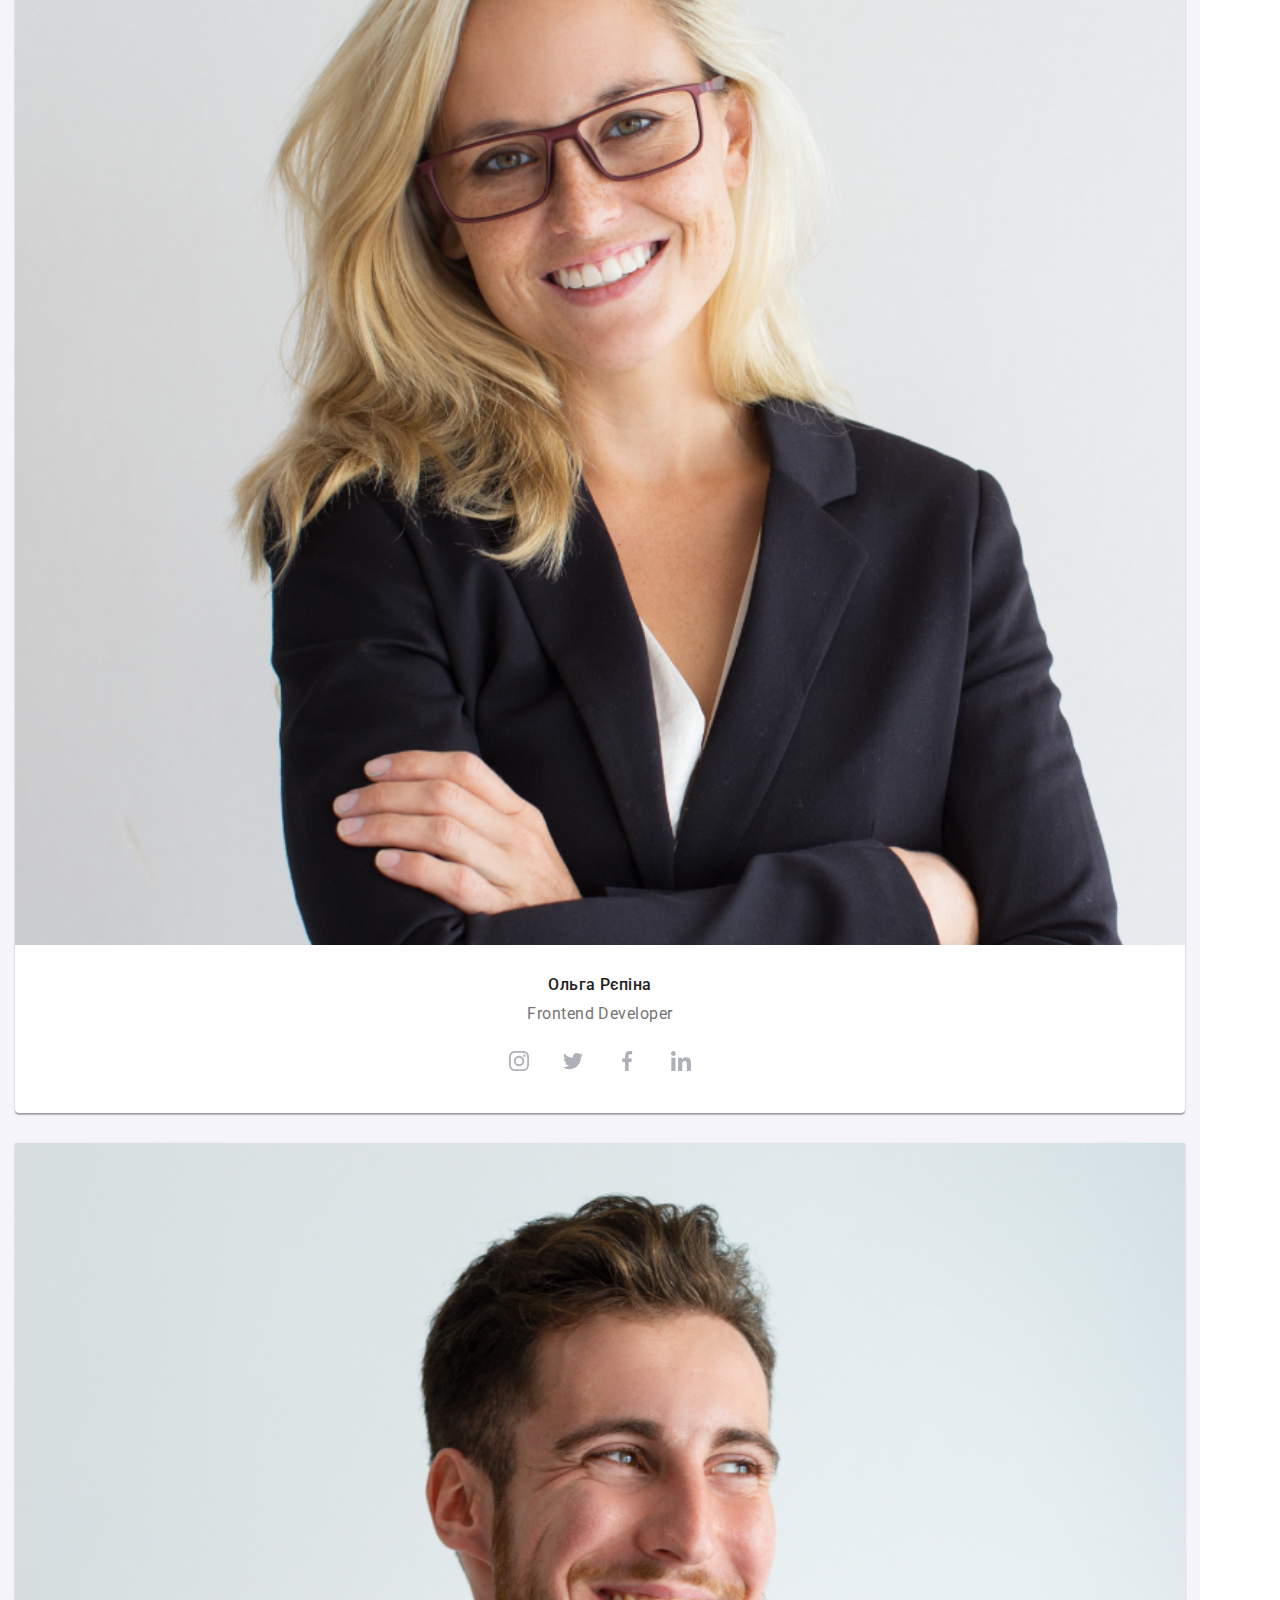
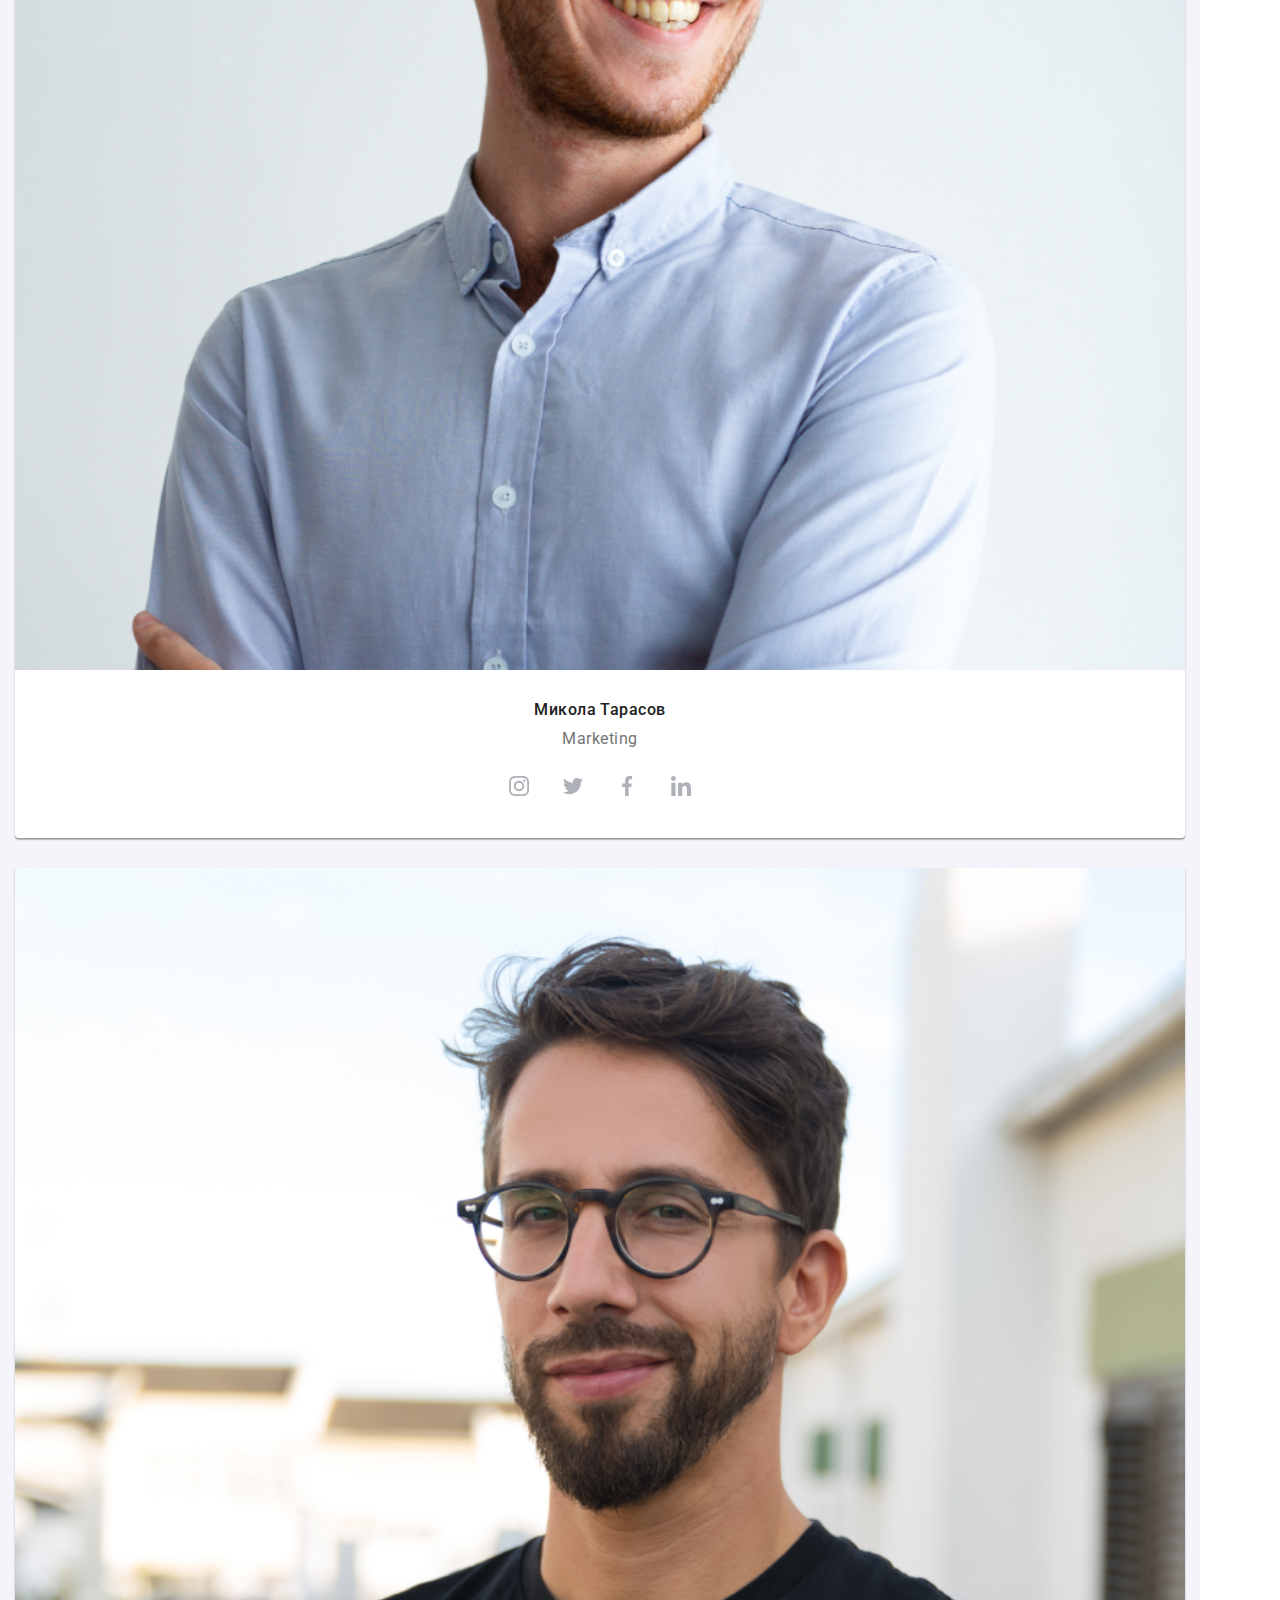
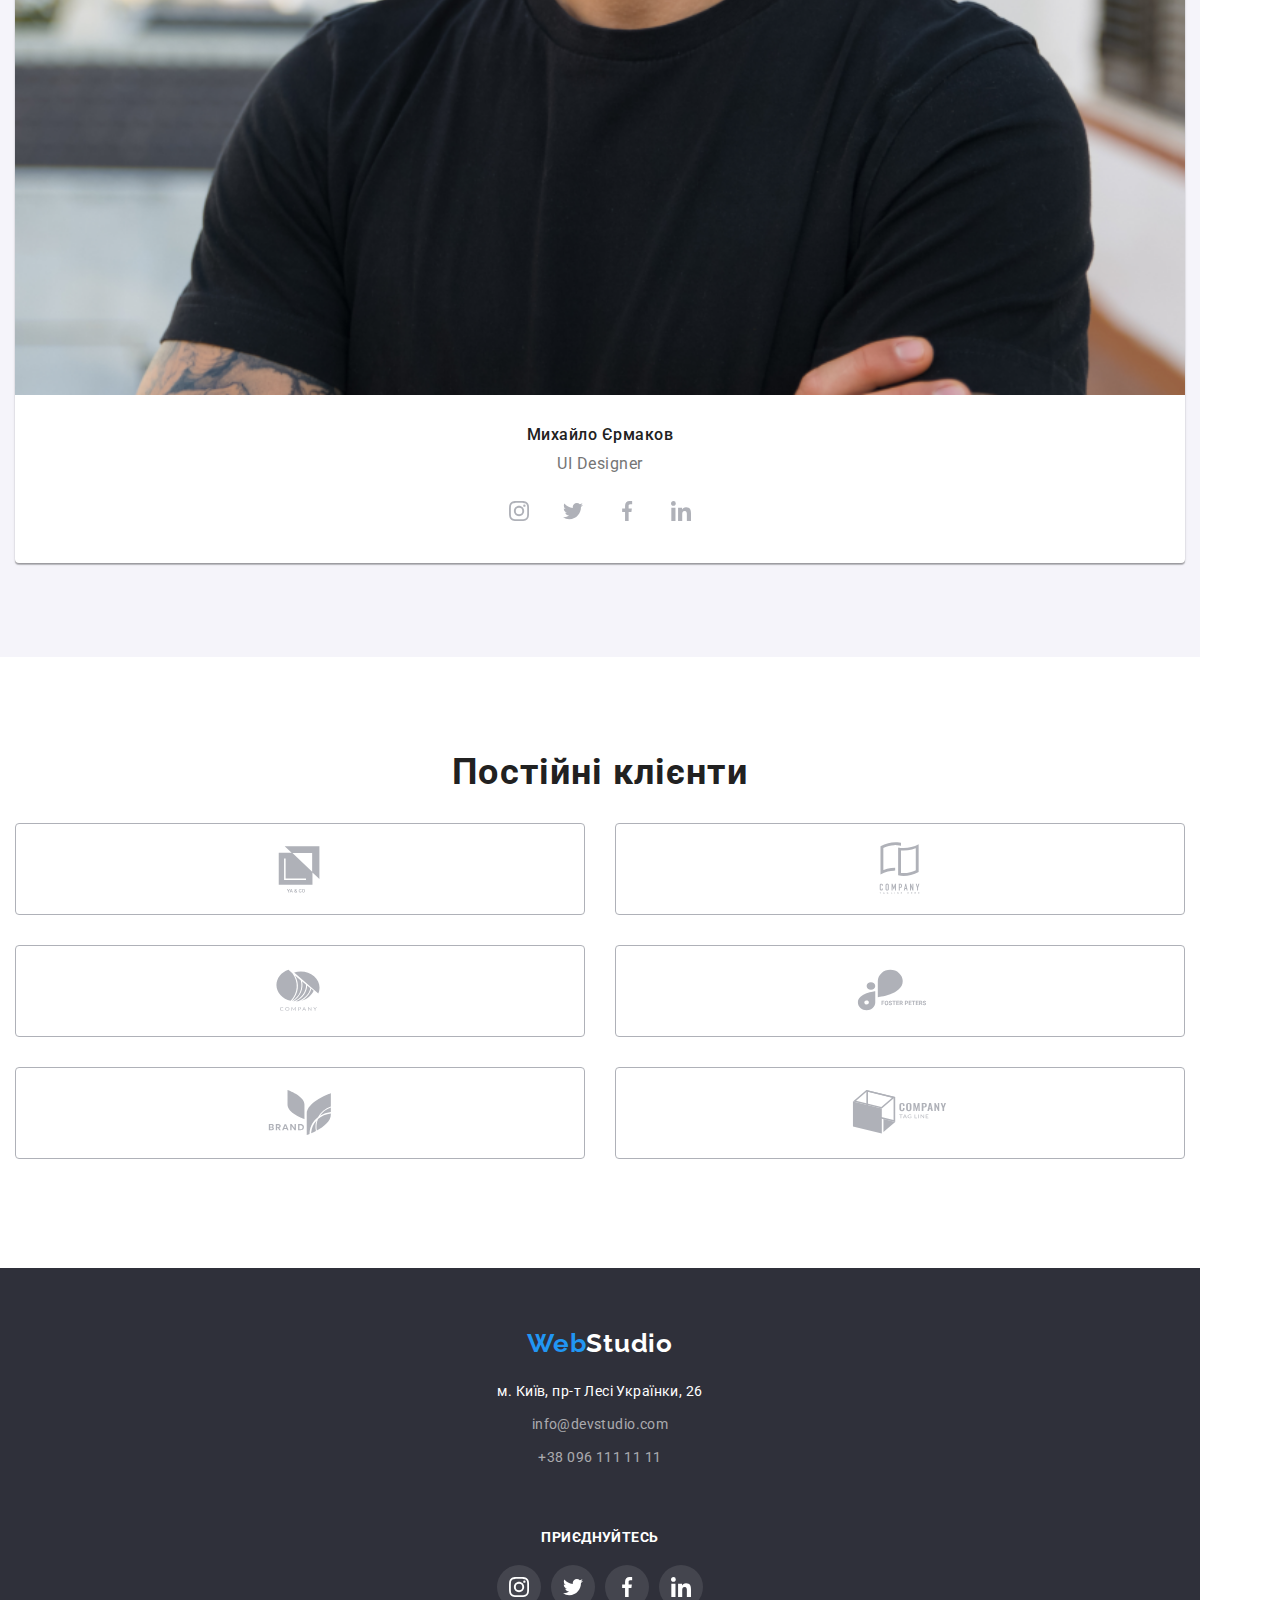
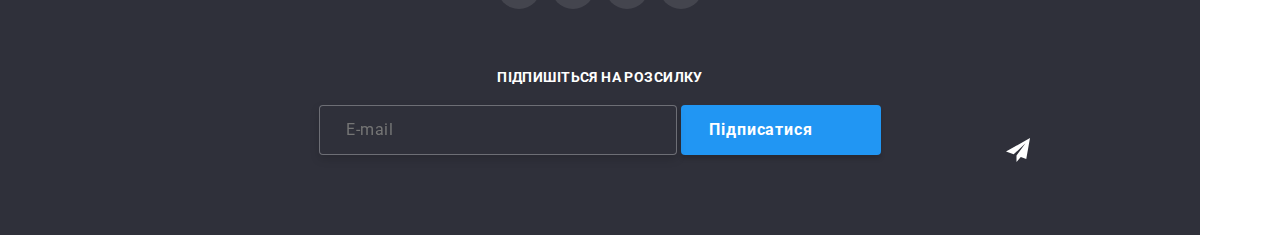
==== commit 780b0ed3: "0610222" ====
--- a/index.html
+++ b/index.html
@@ -20,7 +20,7 @@
     <link rel="stylesheet" href="./css/main.min.css" />
   </head>
   <body class="page">
-    <header>
+    <!-- <header>
       <div class="header contaner">
         <nav class="header__nav">
           <a class="logo" href=""> <span class="logo__txt">Web</span>Studio </a>
@@ -49,7 +49,7 @@
           >
         </div>
       </div>
-    </header>
+    </header> -->
     <!-- main -->
     <main>
       <!-- hero -->
@@ -118,7 +118,7 @@
                 <label class="modal-form__checkbox-lable" for="checkbox"
                   ><input class="checkbox" type="checkbox" name="checkbox" id="checkbox" />
                   <span class="modal-form__checkbox-icon"></span>
-                  Погоджуюся з розсилкою та приймаю
+                  <span class="modal-form__checkbox-txt">Погоджуюся з розсилкою та приймаю</span>
                   <a class="modal-form__lable-link" href="">Умови договору</a></label
                 >
               </div>
@@ -438,7 +438,7 @@
       </section>
 
       <section class="customers section">
-        <div class="contaner">
+        <div class="">
           <h2 class="customers__title">Постійні клієнти</h2>
           <ul class="customers__list list">
             <li class="customers-list-item">
@@ -448,35 +448,35 @@
                 </svg>
               </a>
             </li>
-            <li>
+            <li class="customers-list-item">
               <a class="customers__link" href="" target="_blank" rel="">
                 <svg class="customers__logo">
                   <use href="./images/icons-2.svg#Logo-2"></use>
                 </svg>
               </a>
             </li>
-            <li>
+            <li class="customers-list-item">
               <a class="customers__link" href="" target="_blank" rel="">
                 <svg class="customers__logo">
                   <use href="./images/icons-2.svg#Logo-3"></use>
                 </svg>
               </a>
             </li>
-            <li>
+            <li class="customers-list-item">
               <a class="customers__link" href="" target="_blank" rel="">
                 <svg class="customers__logo">
                   <use href="./images/icons-2.svg#Logo-4"></use>
                 </svg>
               </a>
             </li>
-            <li>
+            <li class="customers-list-item">
               <a class="customers__link" href="" target="_blank" rel="">
                 <svg class="customers__logo">
                   <use href="./images/icons-2.svg#Logo-5"></use>
                 </svg>
               </a>
             </li>
-            <li>
+            <li class="customers-list-item">
               <a class="customers__link" href="" target="_blank" rel="">
                 <svg class="customers__logo">
                   <use href="./images/icons-2.svg#Logo-6"></use>
@@ -491,7 +491,7 @@
     <footer class="footer">
       <div class="footer__box contaner">
         <div class="footer__box-address">
-          <a class="logo footer__logo" href=""> <span class="footer__logo-txt">Web</span>Studio </a>
+          <a class="footer__logo" href=""> <span class="footer__logo-txt">Web</span>Studio </a>
           <address class="footer__address">
             <p class="footer__par-address">
               <a class="link" href="">м. Київ, пр-т Лесі Українки, 26</a>
--- a/css/main.min.css
+++ b/css/main.min.css
@@ -1 +1 @@
-.first-list__item{margin-bottom:30px}.first-list__item:before{display:block;content:"";height:120px;background-repeat:no-repeat;background-position:center;background-color:var(--btn-bg-cl);border-radius:4px;margin-bottom:30px}.icon-antenna::before{background-image:url(../images/first-icons/antenna\ 1.svg)}.icon-clock::before{background-image:url(../images/first-icons/clock\ 1.svg)}.icon-diagram::before{background-image:url(../images/first-icons/diagram\ 1.svg)}.icon-astronaut::before{background-image:url(../images/first-icons/astronaut\ 1.svg)}.title-three-in-benefits{text-align:center;font-weight:700;font-size:14px;line-height:16px;margin-bottom:10px;letter-spacing:.03em;color:var(--main-txt-cl)}.main-par-in-benefits{font-weight:400;font-size:14px;line-height:1.7142857143;letter-spacing:.03em;color:var(--par-txt-cl)}@media screen and (min-width: 480px){.our-team{background:var(--btn-bg-cl)}.our-team .our-team__icons{display:-webkit-box;display:-ms-flexbox;display:flex;gap:10px;-webkit-box-pack:center;-ms-flex-pack:center;justify-content:center}.our-team .our-team__socile-link{display:-webkit-box;display:-ms-flexbox;display:flex;position:relative;-webkit-box-align:center;-ms-flex-align:center;align-items:center;-webkit-box-pack:center;-ms-flex-pack:center;justify-content:center;width:44px;height:44px;color:var(--color-icon);border-radius:50%;-webkit-transition:background-color 250ms cubic-bezier(0.4, 0, 0.2, 1),color 250ms cubic-bezier(0.4, 0, 0.2, 1);transition:background-color 250ms cubic-bezier(0.4, 0, 0.2, 1),color 250ms cubic-bezier(0.4, 0, 0.2, 1);-webkit-transition-timing-function:var(--timing-function);transition-timing-function:var(--timing-function)}.our-team .our-team__socile-link:hover,.our-team .our-team__socile-link:focus{color:var(--other-color-wight);background-color:var(--hover-icon);-webkit-transition:background-color 250ms cubic-bezier(0.4, 0, 0.2, 1),color 250ms cubic-bezier(0.4, 0, 0.2, 1);transition:background-color 250ms cubic-bezier(0.4, 0, 0.2, 1),color 250ms cubic-bezier(0.4, 0, 0.2, 1)}.our-team .our-team__svg{fill:currentColor}.third-list{display:-webkit-box;display:-ms-flexbox;display:flex;-webkit-box-orient:vertical;-webkit-box-direction:normal;-ms-flex-direction:column;flex-direction:column;gap:30px;width:100%}.third-list__box{padding-top:30px;padding-bottom:30px}.title-three-in-our{font-weight:500;font-size:16px;line-height:1.1875;margin-bottom:10px;text-align:center;letter-spacing:.03em;color:var(--main-txt-cl)}.third-list-img{width:100%;margin-left:auto;margin-right:auto}.main-par-in-our{font-size:16px;line-height:1.1875;margin-bottom:16px;text-align:center;letter-spacing:.03em;color:var(--par-txt-cl)}.list-shadow{background-color:var(--other-color-wight);-webkit-box-shadow:0px 1px 3px rgba(0,0,0,.12),0px 1px 1px rgba(0,0,0,.14),0px 2px 1px rgba(0,0,0,.2);box-shadow:0px 1px 3px rgba(0,0,0,.12),0px 1px 1px rgba(0,0,0,.14),0px 2px 1px rgba(0,0,0,.2);border-radius:0px 0px 4px 4px}}:root{--main-font: "Roboto", sans-serif;--main-txt-cl: #212121;--par-txt-cl: #757575;--light-txt-cl: #ffffff;--accent-txt-cl: #2196F3;--black-txt-logo: #000000;--blue-txt-logo: #2196F3;--active-txt: #2196F3;--accent-bg-cl: #2196F3;--other-bg-cl: #2F303A;--btn-bg-cl: #F5F4FA;--icons-bg-cl: #F5F5F5;--other-color-wight: #FFFFFF;--color-icon: #AFB1B8;--hover-icon: #2196F3;--timing-function: cubic-bezier(0.4, 0, 0.2, 1)}.visually-hidden{position:absolute;width:1px;height:1px;margin:-1px;border:0;padding:0;white-space:nowrap;-webkit-clip-path:inset(100%);clip-path:inset(100%);clip:rect(0 0 0 0);overflow:hidden}h1,h2,h3,h4,h5,h6,p{margin:0}*,*::before,*::after{-webkit-box-sizing:inherit;box-sizing:inherit}img{display:block}.link{text-decoration:none;color:var(--main-txt-cl);position:relative;-webkit-transition:color 250ms cubic-bezier(0.4, 0, 0.2, 1);transition:color 250ms cubic-bezier(0.4, 0, 0.2, 1)}.list,.header__list{list-style:none;padding:0;margin:0}html{-webkit-box-sizing:border-box;box-sizing:border-box}.page{font-family:var(--main-font);font-size:14px;color:var(--main-txt-cl);letter-spacing:.03em}.section{padding-top:94px;padding-bottom:94px}.link:hover,.link:focus{color:var(--accent-txt-cl);-webkit-transition:color 250ms cubic-bezier(0.4, 0, 0.2, 1);transition:color 250ms cubic-bezier(0.4, 0, 0.2, 1)}.link.current{color:var(--accent-bg-cl)}.contaner{margin-left:auto;margin-right:auto;padding-left:15px;padding-right:15px}@media screen and (min-width: 480px){.contaner{width:480px}}@media screen and (min-width: 768px){.contaner{width:768px}}@media screen and (min-width: 1200px){.contaner{width:1200px}}/*# sourceMappingURL=main.min.css.map */+.first-list__item{margin-bottom:30px}.first-list__item:before{display:block;content:"";height:120px;background-repeat:no-repeat;background-position:center;background-color:var(--btn-bg-cl);border-radius:4px;margin-bottom:30px}.icon-antenna::before{background-image:url(../images/first-icons/antenna\ 1.svg)}.icon-clock::before{background-image:url(../images/first-icons/clock\ 1.svg)}.icon-diagram::before{background-image:url(../images/first-icons/diagram\ 1.svg)}.icon-astronaut::before{background-image:url(../images/first-icons/astronaut\ 1.svg)}.title-three-in-benefits{text-align:center;font-weight:700;font-size:14px;line-height:16px;margin-bottom:10px;letter-spacing:.03em;color:var(--main-txt-cl)}.main-par-in-benefits{font-weight:400;font-size:14px;line-height:1.7142857143;letter-spacing:.03em;color:var(--par-txt-cl)}.our-team{background:var(--btn-bg-cl)}.our-team .our-team__icons{display:-webkit-box;display:-ms-flexbox;display:flex;gap:10px;-webkit-box-pack:center;-ms-flex-pack:center;justify-content:center}.our-team .our-team__socile-link{display:-webkit-box;display:-ms-flexbox;display:flex;position:relative;-webkit-box-align:center;-ms-flex-align:center;align-items:center;-webkit-box-pack:center;-ms-flex-pack:center;justify-content:center;width:44px;height:44px;color:var(--color-icon);border-radius:50%;-webkit-transition:background-color 250ms cubic-bezier(0.4, 0, 0.2, 1),color 250ms cubic-bezier(0.4, 0, 0.2, 1);transition:background-color 250ms cubic-bezier(0.4, 0, 0.2, 1),color 250ms cubic-bezier(0.4, 0, 0.2, 1);-webkit-transition-timing-function:var(--timing-function);transition-timing-function:var(--timing-function)}.our-team .our-team__socile-link:hover,.our-team .our-team__socile-link:focus{color:var(--other-color-wight);background-color:var(--hover-icon);-webkit-transition:background-color 250ms cubic-bezier(0.4, 0, 0.2, 1),color 250ms cubic-bezier(0.4, 0, 0.2, 1);transition:background-color 250ms cubic-bezier(0.4, 0, 0.2, 1),color 250ms cubic-bezier(0.4, 0, 0.2, 1)}.our-team .our-team__svg{fill:currentColor}.title-two-in{font-weight:700;font-size:36px;line-height:1.1666666667;margin-bottom:50px;text-align:center;letter-spacing:.03em;color:var(--main-txt-cl)}.third-list{display:-webkit-box;display:-ms-flexbox;display:flex;-webkit-box-orient:vertical;-webkit-box-direction:normal;-ms-flex-direction:column;flex-direction:column;gap:30px}.third-list__box{padding-top:30px;padding-bottom:30px}.title-three-in-our{font-weight:500;font-size:16px;line-height:1.1875;margin-bottom:10px;text-align:center;letter-spacing:.03em;color:var(--main-txt-cl)}.third-list-img{width:100%;margin-left:auto;margin-right:auto}.main-par-in-our{font-size:16px;line-height:1.1875;margin-bottom:16px;text-align:center;letter-spacing:.03em;color:var(--par-txt-cl)}.list-shadow{background-color:var(--other-color-wight);-webkit-box-shadow:0px 1px 3px rgba(0,0,0,.12),0px 1px 1px rgba(0,0,0,.14),0px 2px 1px rgba(0,0,0,.2);box-shadow:0px 1px 3px rgba(0,0,0,.12),0px 1px 1px rgba(0,0,0,.14),0px 2px 1px rgba(0,0,0,.2);border-radius:0px 0px 4px 4px}.customers__title{font-weight:700;font-size:36px;line-height:1.1666666667;margin-bottom:15px;text-align:center;letter-spacing:.03em;color:var(--main-txt-cl)}.customers__box{padding-left:0;padding-right:0}.customers__list{display:-webkit-box;display:-ms-flexbox;display:flex;-ms-flex-wrap:wrap;flex-wrap:wrap;-webkit-box-pack:center;-ms-flex-pack:center;justify-content:center}@media screen and (min-width: 480px){.customers-list-item{width:calc((100% - 60px)/2);margin:15px}}.customers__link{display:-webkit-box;display:-ms-flexbox;display:flex;-webkit-box-pack:center;-ms-flex-pack:center;justify-content:center;-webkit-box-align:center;-ms-flex-align:center;align-items:center;color:var(--color-icon);width:100%;height:92px;border:1px solid #afb1b8;border-radius:4px;-webkit-transition:border 250ms cubic-bezier(0.4, 0, 0.2, 1),color 250ms cubic-bezier(0.4, 0, 0.2, 1);transition:border 250ms cubic-bezier(0.4, 0, 0.2, 1),color 250ms cubic-bezier(0.4, 0, 0.2, 1)}.customers__link:hover,.customers__link:focus{color:var(--accent-bg-cl);border:1px solid var(--accent-bg-cl);-webkit-transition:border 250ms cubic-bezier(0.4, 0, 0.2, 1),color 250ms cubic-bezier(0.4, 0, 0.2, 1);transition:border 250ms cubic-bezier(0.4, 0, 0.2, 1),color 250ms cubic-bezier(0.4, 0, 0.2, 1)}.customers__logo{width:106px;height:60px;fill:currentColor}.footer{padding-top:60px;padding-bottom:60px;background-color:var(--other-bg-cl);color:var(--other-color-wight)}.footer__box{text-align:center}.footer__par-address .link{font-weight:400;font-size:14px;line-height:1.7142857143;letter-spacing:.03em;color:var(--other-color-wight)}.footer__link{text-decoration:none;font-weight:400;font-size:14px;line-height:1.7142857143;letter-spacing:.03em;color:rgba(255,255,255,.6)}.footer__address{font-style:normal;margin-bottom:60px}.footer__address .footer__par-address{font-style:normal;margin-bottom:9px}.footer__list-icons{display:-webkit-box;display:-ms-flexbox;display:flex;gap:10px;-webkit-box-pack:center;-ms-flex-pack:center;justify-content:center}.footer__box-social{-webkit-box-align:baseline;-ms-flex-align:baseline;align-items:baseline;margin-bottom:60px}.footer__par-social{display:block;font-style:normal;font-weight:700;font-size:14px;line-height:1.1428571429;letter-spacing:.03em;text-transform:uppercase;margin-bottom:20px;color:var(--other-color-wight)}.footer__link-icons{display:-webkit-box;display:-ms-flexbox;display:flex;-webkit-box-align:center;-ms-flex-align:center;align-items:center;-webkit-box-pack:center;-ms-flex-pack:center;justify-content:center;width:44px;height:44px;color:var(--other-color-wight);background-color:rgba(255,255,255,.1);border-radius:50%;-webkit-transition:background-color 250ms var(--timing-function),color 250ms var(--timing-function);transition:background-color 250ms var(--timing-function),color 250ms var(--timing-function)}.footer__social-icons{fill:currentColor}.footer__link-icons:hover,.footer__link-icons:active{color:var(--other-color-wight);background-color:var(--hover-icon);-webkit-transition:background-color 250ms var(--timing-function),color 250ms var(--timing-function);transition:background-color 250ms var(--timing-function),color 250ms var(--timing-function)}.footer__list .footer__list-item{margin-bottom:9px}.footer__list .footer__list-item:last-child{margin-bottom:0}.footer__form-par{display:block;font-style:normal;font-weight:700;font-size:14px;line-height:1.1428571429;letter-spacing:.03em;text-transform:uppercase;margin-bottom:20px;color:var(--other-color-wight)}.footer__logo-txt{color:var(--blue-txt-logo)}.footer__form{color:var(--other-color-wight)}.footer__form-block{position:relative}.footer__form-input{width:358px;height:50px;padding-left:10px;margin-bottom:20px;color:var(--btn-bg-cl);background-color:var(--other-bg-cl);border:1px solid rgba(255,255,255,.3);-webkit-filter:drop-shadow(0px 4px 4px rgba(0, 0, 0, 0.15));filter:drop-shadow(0px 4px 4px rgba(0, 0, 0, 0.15));border-radius:4px}.footer__form-input::-webkit-input-placeholder{font-style:normal;font-weight:400;font-size:16px;line-height:20px;padding-left:16px;-webkit-box-align:center;align-items:center;letter-spacing:.03em}.footer__form-input::-moz-placeholder{font-style:normal;font-weight:400;font-size:16px;line-height:20px;padding-left:16px;align-items:center;letter-spacing:.03em}.footer__form-input:-ms-input-placeholder{font-style:normal;font-weight:400;font-size:16px;line-height:20px;padding-left:16px;-ms-flex-align:center;align-items:center;letter-spacing:.03em}.footer__form-input::-ms-input-placeholder{font-style:normal;font-weight:400;font-size:16px;line-height:20px;padding-left:16px;-ms-flex-align:center;align-items:center;letter-spacing:.03em}.footer__form-input::placeholder{font-style:normal;font-weight:400;font-size:16px;line-height:20px;padding-left:16px;-webkit-box-align:center;-ms-flex-align:center;align-items:center;letter-spacing:.03em}.footer__form-block:focus-within .footer__form-input{-webkit-transition:outline-color 250ms cubic-bezier(0.4, 0, 0.2, 1);transition:outline-color 250ms cubic-bezier(0.4, 0, 0.2, 1)}.footer__form-button{width:200px;height:50px;background-color:var(--accent-bg-cl);-webkit-box-shadow:0px 4px 4px rgba(0,0,0,.15);box-shadow:0px 4px 4px rgba(0,0,0,.15);border-radius:4px;border:0;font-weight:700;font-size:16px;line-height:1.875;text-align:left;padding-left:28px;letter-spacing:.06em;color:currentColor}.footer__form-icon{display:inline-block;position:absolute;bottom:13px;right:155px;fill:currentColor}.footer__logo{display:block;font-family:"Raleway";text-decoration:none;font-size:26px;font-weight:700;line-height:1.1923076923;letter-spacing:.03em;margin-bottom:20px;color:var(--other-color-wight)}.footer__logo__logo-txt{color:var(--blue-txt-logo)}.header{display:-webkit-box;display:-ms-flexbox;display:flex;-webkit-box-align:center;-ms-flex-align:center;align-items:center;background-color:var(--other-color-wight);font-weight:500;line-height:1.1428571429;border-bottom:1px solid #ececec;letter-spacing:.02em;color:var(--main-txt-cl)}.header__list{display:-webkit-box;display:-ms-flexbox;display:flex;position:relative}.header__list .list-item{margin-right:50px;margin-left:auto}.header__list .link{display:block;padding-top:32px;padding-bottom:32px}.header__list .list-item:last-child{margin-right:0}.header__nav{display:-webkit-box;display:-ms-flexbox;display:flex;-webkit-box-align:center;-ms-flex-align:center;align-items:center}.group{display:-webkit-box;display:-ms-flexbox;display:flex;margin-left:auto}.group>.group__link{display:-webkit-box;display:-ms-flexbox;display:flex;text-decoration:none;font-style:normal;font-weight:500;line-height:1.1428571429;-webkit-box-align:center;-ms-flex-align:center;align-items:center;letter-spacing:.02em;color:var(--par-txt-cl)}.group .group__link+.group__link{margin-left:50px}.group__link{display:-webkit-box;display:-ms-flexbox;display:flex;width:161px;height:16px;text-decoration:none;color:var(--main-txt-cl);position:relative;-webkit-transition:color 250ms cubic-bezier(0.4, 0, 0.2, 1);transition:color 250ms cubic-bezier(0.4, 0, 0.2, 1)}.group__link:hover,.group__link:focus{color:var(--accent-txt-cl);-webkit-transition:color 250ms cubic-bezier(0.4, 0, 0.2, 1);transition:color 250ms cubic-bezier(0.4, 0, 0.2, 1)}.group__link-icon{fill:currentColor;margin-right:10px}.logo{font-family:"Raleway";text-decoration:none;font-size:26px;font-weight:700;line-height:1.1923076923;letter-spacing:.03em;color:var(--black-txt-logo)}.logo__txt{color:var(--blue-txt-logo)}.current:after{content:"";display:block;position:absolute;left:0;bottom:-1px;width:100%;height:4px;border-radius:2px;background-color:var(--accent-bg-cl);opacity:1}.hero{position:relative;min-width:480px;text-align:center;height:400px;background-image:-webkit-gradient(linear, left top, right top, from(rgba(47, 48, 58, 0.4)), to(rgba(47, 48, 58, 0.4))),url(../images/block4/Hero.jpg);background-image:linear-gradient(to right, rgba(47, 48, 58, 0.4), rgba(47, 48, 58, 0.4)),url(../images/block4/Hero.jpg);background-repeat:no-repeat;background-position:center;background-size:cover;background-color:var(--other-bg-cl);padding-top:200px;padding-bottom:200px;margin-left:auto;margin-right:auto}.hero__title{display:block;width:360px;margin-left:auto;margin-right:auto;margin-bottom:30px;padding:0;font-style:normal;font-weight:900;font-size:26px;line-height:1.6153846154;text-align:center;letter-spacing:.06em;text-transform:uppercase;color:var(--other-color-wight)}.hero__btn{background:var(--accent-bg-cl);-webkit-box-shadow:0px 4px 4px rgba(0,0,0,.15);box-shadow:0px 4px 4px rgba(0,0,0,.15);border-radius:4px;border:0;font-style:normal;font-weight:700;font-size:16px;line-height:1.875;padding:10px 32px;letter-spacing:.06em;color:var(--other-color-wight)}.modal{position:absolute;left:50%;top:50%;width:450px;height:609px;background:var(--other-color-wight);-webkit-box-shadow:0px 1px 3px rgba(0,0,0,.12),0px 1px 1px rgba(0,0,0,.14),0px 2px 1px rgba(0,0,0,.2);box-shadow:0px 1px 3px rgba(0,0,0,.12),0px 1px 1px rgba(0,0,0,.14),0px 2px 1px rgba(0,0,0,.2);border-radius:4px;-webkit-transform:translate(-50%, -50%) scale(1);transform:translate(-50%, -50%) scale(1);-webkit-transition:-webkit-transform 250ms cubic-bezier(0.4, 0, 0.2, 1);transition:-webkit-transform 250ms cubic-bezier(0.4, 0, 0.2, 1);transition:transform 250ms cubic-bezier(0.4, 0, 0.2, 1);transition:transform 250ms cubic-bezier(0.4, 0, 0.2, 1), -webkit-transform 250ms cubic-bezier(0.4, 0, 0.2, 1)}.modal__svg{position:absolute;left:50%;top:50%;-webkit-transform:translate(-50%, -50%);transform:translate(-50%, -50%)}.modal__path{-webkit-transition:fill 250ms cubic-bezier(0.4, 0, 0.2, 1);transition:fill 250ms cubic-bezier(0.4, 0, 0.2, 1)}.modal__btn:hover .modal__path{fill:var(--accent-bg-cl);-webkit-transition:fill 250ms cubic-bezier(0.4, 0, 0.2, 1);transition:fill 250ms cubic-bezier(0.4, 0, 0.2, 1)}.modal-form{padding:10px 40px}.modal-form__title{font-style:normal;font-weight:700;font-size:20px;line-height:30px;text-align:center;letter-spacing:.03em;color:var(--main-txt-cl)}.modal-form__input{width:370px;height:40px;padding-left:42px;border:1px solid rgba(33,33,33,.2);border-radius:4px;-webkit-transition:outline-color 250ms cubic-bezier(0.4, 0, 0.2, 1);transition:outline-color 250ms cubic-bezier(0.4, 0, 0.2, 1)}.modal-form__field{display:-webkit-box;display:-ms-flexbox;display:flex;position:relative;-webkit-box-orient:vertical;-webkit-box-direction:normal;-ms-flex-direction:column;flex-direction:column;text-align:left;margin-bottom:10px;outline-color:rgba(0,0,0,0)}.modal-form__icon{position:absolute;top:50%;left:12px;-webkit-transition:fill 250ms cubic-bezier(0.4, 0, 0.2, 1);transition:fill 250ms cubic-bezier(0.4, 0, 0.2, 1)}.modal-form__field:focus-within .modal-form___input{outline-color:#2196f3;-webkit-transition:outline-color 250ms cubic-bezier(0.4, 0, 0.2, 1);transition:outline-color 250ms cubic-bezier(0.4, 0, 0.2, 1)}.modal-form__field:focus-within .modal-form__icon{fill:#2196f3;-webkit-transition:fill 250ms cubic-bezier(0.4, 0, 0.2, 1);transition:fill 250ms cubic-bezier(0.4, 0, 0.2, 1)}.modal-form__field:focus-within .modal-form__comment{outline-color:#2196f3;-webkit-transition:outline-color 250ms cubic-bezier(0.4, 0, 0.2, 1);transition:outline-color 250ms cubic-bezier(0.4, 0, 0.2, 1)}.modal-form__field textarea::-webkit-input-placeholder{font-style:normal;font-weight:400;font-size:12px;line-height:14px;letter-spacing:.01em;color:rgba(117,117,117,.5)}.modal-form__field textarea::-moz-placeholder{font-style:normal;font-weight:400;font-size:12px;line-height:14px;letter-spacing:.01em;color:rgba(117,117,117,.5)}.modal-form__field textarea:-ms-input-placeholder{font-style:normal;font-weight:400;font-size:12px;line-height:14px;letter-spacing:.01em;color:rgba(117,117,117,.5)}.modal-form__field textarea::-ms-input-placeholder{font-style:normal;font-weight:400;font-size:12px;line-height:14px;letter-spacing:.01em;color:rgba(117,117,117,.5)}.modal-form__field textarea::placeholder{font-style:normal;font-weight:400;font-size:12px;line-height:14px;letter-spacing:.01em;color:rgba(117,117,117,.5)}.modal-form__checkbox{display:-webkit-box;display:-ms-flexbox;display:flex;margin-bottom:30px;-webkit-box-pack:center;-ms-flex-pack:center;justify-content:center}.modal-form__lable{margin-bottom:4px;font-style:normal;font-weight:400;font-size:12px;line-height:14px;letter-spacing:.01em;color:var(--par-txt-cl)}.modal-form__checkbox-lable{display:-webkit-box;display:-ms-flexbox;display:flex;color:var(--par-txt-cl)}.modal-form__checkbox-icon{content:"";display:inline-block;width:16px;height:15px;margin-right:8px;border:2px solid #000;border-radius:2px}.modal-form__lable-link{font-style:normal;font-weight:400;font-size:12px;line-height:14px;margin-left:4px;letter-spacing:.03em;color:var(--accent-txt-cl)}.modal-form__checkbox-txt{font-style:normal;font-weight:400;font-size:12px;line-height:14px;letter-spacing:.03em}.modal-form__comment{width:370px;height:120px;padding:12px 16px;resize:none;border:1px solid rgba(33,33,33,.2);border-radius:4px;margin-bottom:20px;outline-color:rgba(0,0,0,0)}.modal-form__btn{display:-webkit-box;display:-ms-flexbox;display:flex;-webkit-box-pack:center;-ms-flex-pack:center;justify-content:center;-webkit-box-align:center;-ms-flex-align:center;align-items:center;width:200px;height:50px;margin-left:auto;margin-right:auto;font-style:normal;font-weight:700;font-size:16px;letter-spacing:.06em;color:var(--btn-bg-cl);border:0;background:var(--accent-bg-cl);-webkit-box-shadow:0px 4px 4px rgba(0,0,0,.15);box-shadow:0px 4px 4px rgba(0,0,0,.15);border-radius:4px}.checkbox:checked+.modal-form__checkbox-icon{background-image:url(../images/Vector.svg);background-origin:border-box;border:0;border-radius:2px}.checkbox{-webkit-appearance:none;-moz-appearance:none;appearance:none}.modal__btn{position:absolute;right:8px;top:8px;width:30px;height:30px;border-radius:50%;border:1px solid rgba(0,0,0,.1);cursor:pointer;background-color:rgba(0,0,0,0);-webkit-transition:fill 250ms cubic-bezier(0.4, 0, 0.2, 1);transition:fill 250ms cubic-bezier(0.4, 0, 0.2, 1)}.modal__btn:hover .modal__btn__path{fill:var(--accent-bg-cl);-webkit-transition:fill 250ms cubic-bezier(0.4, 0, 0.2, 1);transition:fill 250ms cubic-bezier(0.4, 0, 0.2, 1)}.backdrop{position:fixed;left:0;top:0;z-index:1;width:100%;height:100%;background:rgba(0,0,0,.2);-webkit-transition:opacity 250ms cubic-bezier(0.4, 0, 0.2, 1);transition:opacity 250ms cubic-bezier(0.4, 0, 0.2, 1)}.backdrop.is-hidden{opacity:0;pointer-events:none}.backdrop.is-hidden .modal{-webkit-transform:translate(-50%, -50%) scale(1.3);transform:translate(-50%, -50%) scale(1.3)}:root{--main-font: "Roboto", sans-serif;--main-txt-cl: #212121;--par-txt-cl: #757575;--light-txt-cl: #ffffff;--accent-txt-cl: #2196F3;--black-txt-logo: #000000;--blue-txt-logo: #2196F3;--active-txt: #2196F3;--accent-bg-cl: #2196F3;--other-bg-cl: #2F303A;--btn-bg-cl: #F5F4FA;--icons-bg-cl: #F5F5F5;--other-color-wight: #FFFFFF;--color-icon: #AFB1B8;--hover-icon: #2196F3;--timing-function: cubic-bezier(0.4, 0, 0.2, 1)}.visually-hidden{position:absolute;width:1px;height:1px;margin:-1px;border:0;padding:0;white-space:nowrap;-webkit-clip-path:inset(100%);clip-path:inset(100%);clip:rect(0 0 0 0);overflow:hidden}h1,h2,h3,h4,h5,h6,p{margin:0}*,*::before,*::after{-webkit-box-sizing:inherit;box-sizing:inherit}img{display:block}.link{text-decoration:none;color:var(--main-txt-cl);position:relative;-webkit-transition:color 250ms cubic-bezier(0.4, 0, 0.2, 1);transition:color 250ms cubic-bezier(0.4, 0, 0.2, 1)}.list,.header__list{list-style:none;padding:0;margin:0}html{-webkit-box-sizing:border-box;box-sizing:border-box}.page{min-width:480px;font-family:var(--main-font);font-size:14px;color:var(--main-txt-cl);letter-spacing:.03em}@media screen and (min-width: 768px){.page{width:768px}}@media screen and (min-width: 1200px){.page{width:1200px}}.section{padding-top:94px;padding-bottom:94px}.link:hover,.link:focus{color:var(--accent-txt-cl);-webkit-transition:color 250ms cubic-bezier(0.4, 0, 0.2, 1);transition:color 250ms cubic-bezier(0.4, 0, 0.2, 1)}.link.current{color:var(--accent-bg-cl)}.contaner{margin-left:auto;margin-right:auto;padding-left:15px;padding-right:15px}/*# sourceMappingURL=main.min.css.map */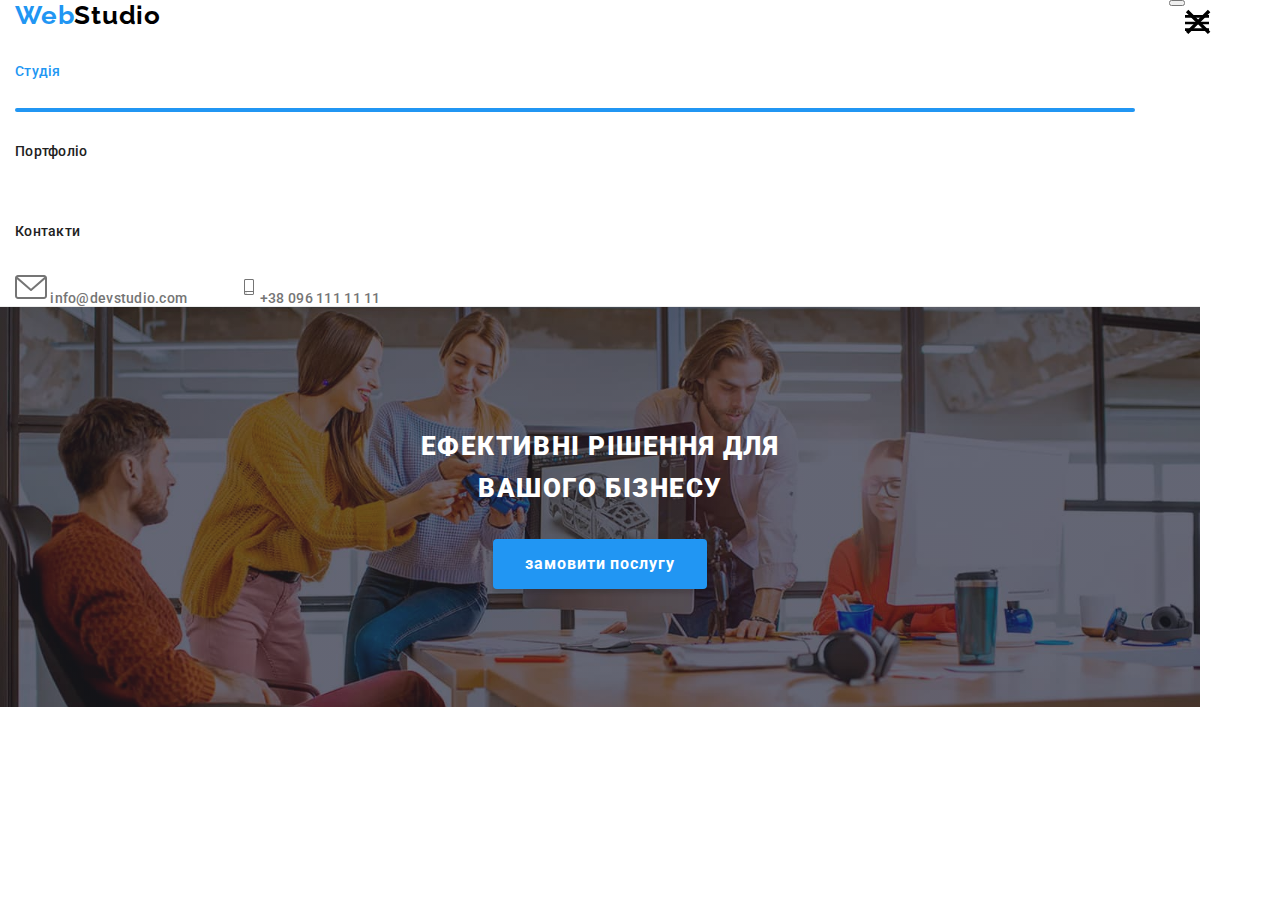
==== commit 3ac9a4c7: "0710221" ====
--- a/index.html
+++ b/index.html
@@ -20,10 +20,18 @@
     <link rel="stylesheet" href="./css/main.min.css" />
   </head>
   <body class="page">
-    <!-- <header>
+    <header>
       <div class="header contaner">
         <nav class="header__nav">
           <a class="logo" href=""> <span class="logo__txt">Web</span>Studio </a>
+          <button class="header__button-menu" type="button">
+            <svg class="header__button-svg" width="40px" height="40px">
+              <use href="./images/icons.svg#dagger"></use>
+            </svg>
+            <svg class="header__button-svg" width="40px" height="40px">
+              <use href="./images/icons.svg#menu_path"></use>
+            </svg>
+          </button>
           <ul class="header__list">
             <li class="list-item">
               <a class="link current" href="">Студія</a>
@@ -33,6 +41,7 @@
             </li>
             <li class="list-item"><a class="link" href="">Контакти</a></li>
           </ul>
+   
         </nav>
         <div class="group">
           <a class="group__link" href="mailto:info@devstudio.com">
@@ -49,7 +58,7 @@
           >
         </div>
       </div>
-    </header> -->
+    </header>
     <!-- main -->
     <main>
       <!-- hero -->
@@ -129,7 +138,7 @@
         </div>
       </section>
 
-      <section class="section">
+      <!-- <section class="section">
         <div class="contaner">
           <h2 class="visually-hidden">Чому обирають нашу компанію</h2>
           <ul class="first-list list">
@@ -159,7 +168,7 @@
             </li>
           </ul>
         </div>
-      </section>
+      </section> -->
 
       <!-- <section class="our-projects section">
         <div class="contaner">
@@ -181,7 +190,7 @@
         </div>
       </section> -->
 
-      <section class="our-team section">
+      <!-- <section class="our-team section">
         <div class="contaner">
           <h2 class="title-two-in">Наша команда</h2>
           <ul class="third-list list">
@@ -486,9 +495,9 @@
           </ul>
         </div>
       </section>
-    </main>
-
-    <footer class="footer">
+    </main> -->
+
+    <!-- <footer class="footer">
       <div class="footer__box contaner">
         <div class="footer__box-address">
           <a class="footer__logo" href=""> <span class="footer__logo-txt">Web</span>Studio </a>
@@ -574,7 +583,7 @@
           </form>
         </div>
       </div>
-    </footer>
+    </footer> -->
     <script src="./js/modal.js"></script>
   </body>
 </html>
--- a/css/main.min.css
+++ b/css/main.min.css
@@ -1 +1 @@
-.first-list__item{margin-bottom:30px}.first-list__item:before{display:block;content:"";height:120px;background-repeat:no-repeat;background-position:center;background-color:var(--btn-bg-cl);border-radius:4px;margin-bottom:30px}.icon-antenna::before{background-image:url(../images/first-icons/antenna\ 1.svg)}.icon-clock::before{background-image:url(../images/first-icons/clock\ 1.svg)}.icon-diagram::before{background-image:url(../images/first-icons/diagram\ 1.svg)}.icon-astronaut::before{background-image:url(../images/first-icons/astronaut\ 1.svg)}.title-three-in-benefits{text-align:center;font-weight:700;font-size:14px;line-height:16px;margin-bottom:10px;letter-spacing:.03em;color:var(--main-txt-cl)}.main-par-in-benefits{font-weight:400;font-size:14px;line-height:1.7142857143;letter-spacing:.03em;color:var(--par-txt-cl)}.our-team{background:var(--btn-bg-cl)}.our-team .our-team__icons{display:-webkit-box;display:-ms-flexbox;display:flex;gap:10px;-webkit-box-pack:center;-ms-flex-pack:center;justify-content:center}.our-team .our-team__socile-link{display:-webkit-box;display:-ms-flexbox;display:flex;position:relative;-webkit-box-align:center;-ms-flex-align:center;align-items:center;-webkit-box-pack:center;-ms-flex-pack:center;justify-content:center;width:44px;height:44px;color:var(--color-icon);border-radius:50%;-webkit-transition:background-color 250ms cubic-bezier(0.4, 0, 0.2, 1),color 250ms cubic-bezier(0.4, 0, 0.2, 1);transition:background-color 250ms cubic-bezier(0.4, 0, 0.2, 1),color 250ms cubic-bezier(0.4, 0, 0.2, 1);-webkit-transition-timing-function:var(--timing-function);transition-timing-function:var(--timing-function)}.our-team .our-team__socile-link:hover,.our-team .our-team__socile-link:focus{color:var(--other-color-wight);background-color:var(--hover-icon);-webkit-transition:background-color 250ms cubic-bezier(0.4, 0, 0.2, 1),color 250ms cubic-bezier(0.4, 0, 0.2, 1);transition:background-color 250ms cubic-bezier(0.4, 0, 0.2, 1),color 250ms cubic-bezier(0.4, 0, 0.2, 1)}.our-team .our-team__svg{fill:currentColor}.title-two-in{font-weight:700;font-size:36px;line-height:1.1666666667;margin-bottom:50px;text-align:center;letter-spacing:.03em;color:var(--main-txt-cl)}.third-list{display:-webkit-box;display:-ms-flexbox;display:flex;-webkit-box-orient:vertical;-webkit-box-direction:normal;-ms-flex-direction:column;flex-direction:column;gap:30px}.third-list__box{padding-top:30px;padding-bottom:30px}.title-three-in-our{font-weight:500;font-size:16px;line-height:1.1875;margin-bottom:10px;text-align:center;letter-spacing:.03em;color:var(--main-txt-cl)}.third-list-img{width:100%;margin-left:auto;margin-right:auto}.main-par-in-our{font-size:16px;line-height:1.1875;margin-bottom:16px;text-align:center;letter-spacing:.03em;color:var(--par-txt-cl)}.list-shadow{background-color:var(--other-color-wight);-webkit-box-shadow:0px 1px 3px rgba(0,0,0,.12),0px 1px 1px rgba(0,0,0,.14),0px 2px 1px rgba(0,0,0,.2);box-shadow:0px 1px 3px rgba(0,0,0,.12),0px 1px 1px rgba(0,0,0,.14),0px 2px 1px rgba(0,0,0,.2);border-radius:0px 0px 4px 4px}.customers__title{font-weight:700;font-size:36px;line-height:1.1666666667;margin-bottom:15px;text-align:center;letter-spacing:.03em;color:var(--main-txt-cl)}.customers__box{padding-left:0;padding-right:0}.customers__list{display:-webkit-box;display:-ms-flexbox;display:flex;-ms-flex-wrap:wrap;flex-wrap:wrap;-webkit-box-pack:center;-ms-flex-pack:center;justify-content:center}@media screen and (min-width: 480px){.customers-list-item{width:calc((100% - 60px)/2);margin:15px}}.customers__link{display:-webkit-box;display:-ms-flexbox;display:flex;-webkit-box-pack:center;-ms-flex-pack:center;justify-content:center;-webkit-box-align:center;-ms-flex-align:center;align-items:center;color:var(--color-icon);width:100%;height:92px;border:1px solid #afb1b8;border-radius:4px;-webkit-transition:border 250ms cubic-bezier(0.4, 0, 0.2, 1),color 250ms cubic-bezier(0.4, 0, 0.2, 1);transition:border 250ms cubic-bezier(0.4, 0, 0.2, 1),color 250ms cubic-bezier(0.4, 0, 0.2, 1)}.customers__link:hover,.customers__link:focus{color:var(--accent-bg-cl);border:1px solid var(--accent-bg-cl);-webkit-transition:border 250ms cubic-bezier(0.4, 0, 0.2, 1),color 250ms cubic-bezier(0.4, 0, 0.2, 1);transition:border 250ms cubic-bezier(0.4, 0, 0.2, 1),color 250ms cubic-bezier(0.4, 0, 0.2, 1)}.customers__logo{width:106px;height:60px;fill:currentColor}.footer{padding-top:60px;padding-bottom:60px;background-color:var(--other-bg-cl);color:var(--other-color-wight)}.footer__box{text-align:center}.footer__par-address .link{font-weight:400;font-size:14px;line-height:1.7142857143;letter-spacing:.03em;color:var(--other-color-wight)}.footer__link{text-decoration:none;font-weight:400;font-size:14px;line-height:1.7142857143;letter-spacing:.03em;color:rgba(255,255,255,.6)}.footer__address{font-style:normal;margin-bottom:60px}.footer__address .footer__par-address{font-style:normal;margin-bottom:9px}.footer__list-icons{display:-webkit-box;display:-ms-flexbox;display:flex;gap:10px;-webkit-box-pack:center;-ms-flex-pack:center;justify-content:center}.footer__box-social{-webkit-box-align:baseline;-ms-flex-align:baseline;align-items:baseline;margin-bottom:60px}.footer__par-social{display:block;font-style:normal;font-weight:700;font-size:14px;line-height:1.1428571429;letter-spacing:.03em;text-transform:uppercase;margin-bottom:20px;color:var(--other-color-wight)}.footer__link-icons{display:-webkit-box;display:-ms-flexbox;display:flex;-webkit-box-align:center;-ms-flex-align:center;align-items:center;-webkit-box-pack:center;-ms-flex-pack:center;justify-content:center;width:44px;height:44px;color:var(--other-color-wight);background-color:rgba(255,255,255,.1);border-radius:50%;-webkit-transition:background-color 250ms var(--timing-function),color 250ms var(--timing-function);transition:background-color 250ms var(--timing-function),color 250ms var(--timing-function)}.footer__social-icons{fill:currentColor}.footer__link-icons:hover,.footer__link-icons:active{color:var(--other-color-wight);background-color:var(--hover-icon);-webkit-transition:background-color 250ms var(--timing-function),color 250ms var(--timing-function);transition:background-color 250ms var(--timing-function),color 250ms var(--timing-function)}.footer__list .footer__list-item{margin-bottom:9px}.footer__list .footer__list-item:last-child{margin-bottom:0}.footer__form-par{display:block;font-style:normal;font-weight:700;font-size:14px;line-height:1.1428571429;letter-spacing:.03em;text-transform:uppercase;margin-bottom:20px;color:var(--other-color-wight)}.footer__logo-txt{color:var(--blue-txt-logo)}.footer__form{color:var(--other-color-wight)}.footer__form-block{position:relative}.footer__form-input{width:358px;height:50px;padding-left:10px;margin-bottom:20px;color:var(--btn-bg-cl);background-color:var(--other-bg-cl);border:1px solid rgba(255,255,255,.3);-webkit-filter:drop-shadow(0px 4px 4px rgba(0, 0, 0, 0.15));filter:drop-shadow(0px 4px 4px rgba(0, 0, 0, 0.15));border-radius:4px}.footer__form-input::-webkit-input-placeholder{font-style:normal;font-weight:400;font-size:16px;line-height:20px;padding-left:16px;-webkit-box-align:center;align-items:center;letter-spacing:.03em}.footer__form-input::-moz-placeholder{font-style:normal;font-weight:400;font-size:16px;line-height:20px;padding-left:16px;align-items:center;letter-spacing:.03em}.footer__form-input:-ms-input-placeholder{font-style:normal;font-weight:400;font-size:16px;line-height:20px;padding-left:16px;-ms-flex-align:center;align-items:center;letter-spacing:.03em}.footer__form-input::-ms-input-placeholder{font-style:normal;font-weight:400;font-size:16px;line-height:20px;padding-left:16px;-ms-flex-align:center;align-items:center;letter-spacing:.03em}.footer__form-input::placeholder{font-style:normal;font-weight:400;font-size:16px;line-height:20px;padding-left:16px;-webkit-box-align:center;-ms-flex-align:center;align-items:center;letter-spacing:.03em}.footer__form-block:focus-within .footer__form-input{-webkit-transition:outline-color 250ms cubic-bezier(0.4, 0, 0.2, 1);transition:outline-color 250ms cubic-bezier(0.4, 0, 0.2, 1)}.footer__form-button{width:200px;height:50px;background-color:var(--accent-bg-cl);-webkit-box-shadow:0px 4px 4px rgba(0,0,0,.15);box-shadow:0px 4px 4px rgba(0,0,0,.15);border-radius:4px;border:0;font-weight:700;font-size:16px;line-height:1.875;text-align:left;padding-left:28px;letter-spacing:.06em;color:currentColor}.footer__form-icon{display:inline-block;position:absolute;bottom:13px;right:155px;fill:currentColor}.footer__logo{display:block;font-family:"Raleway";text-decoration:none;font-size:26px;font-weight:700;line-height:1.1923076923;letter-spacing:.03em;margin-bottom:20px;color:var(--other-color-wight)}.footer__logo__logo-txt{color:var(--blue-txt-logo)}.header{display:-webkit-box;display:-ms-flexbox;display:flex;-webkit-box-align:center;-ms-flex-align:center;align-items:center;background-color:var(--other-color-wight);font-weight:500;line-height:1.1428571429;border-bottom:1px solid #ececec;letter-spacing:.02em;color:var(--main-txt-cl)}.header__list{display:-webkit-box;display:-ms-flexbox;display:flex;position:relative}.header__list .list-item{margin-right:50px;margin-left:auto}.header__list .link{display:block;padding-top:32px;padding-bottom:32px}.header__list .list-item:last-child{margin-right:0}.header__nav{display:-webkit-box;display:-ms-flexbox;display:flex;-webkit-box-align:center;-ms-flex-align:center;align-items:center}.group{display:-webkit-box;display:-ms-flexbox;display:flex;margin-left:auto}.group>.group__link{display:-webkit-box;display:-ms-flexbox;display:flex;text-decoration:none;font-style:normal;font-weight:500;line-height:1.1428571429;-webkit-box-align:center;-ms-flex-align:center;align-items:center;letter-spacing:.02em;color:var(--par-txt-cl)}.group .group__link+.group__link{margin-left:50px}.group__link{display:-webkit-box;display:-ms-flexbox;display:flex;width:161px;height:16px;text-decoration:none;color:var(--main-txt-cl);position:relative;-webkit-transition:color 250ms cubic-bezier(0.4, 0, 0.2, 1);transition:color 250ms cubic-bezier(0.4, 0, 0.2, 1)}.group__link:hover,.group__link:focus{color:var(--accent-txt-cl);-webkit-transition:color 250ms cubic-bezier(0.4, 0, 0.2, 1);transition:color 250ms cubic-bezier(0.4, 0, 0.2, 1)}.group__link-icon{fill:currentColor;margin-right:10px}.logo{font-family:"Raleway";text-decoration:none;font-size:26px;font-weight:700;line-height:1.1923076923;letter-spacing:.03em;color:var(--black-txt-logo)}.logo__txt{color:var(--blue-txt-logo)}.current:after{content:"";display:block;position:absolute;left:0;bottom:-1px;width:100%;height:4px;border-radius:2px;background-color:var(--accent-bg-cl);opacity:1}.hero{position:relative;min-width:480px;text-align:center;height:400px;background-image:-webkit-gradient(linear, left top, right top, from(rgba(47, 48, 58, 0.4)), to(rgba(47, 48, 58, 0.4))),url(../images/block4/Hero.jpg);background-image:linear-gradient(to right, rgba(47, 48, 58, 0.4), rgba(47, 48, 58, 0.4)),url(../images/block4/Hero.jpg);background-repeat:no-repeat;background-position:center;background-size:cover;background-color:var(--other-bg-cl);padding-top:200px;padding-bottom:200px;margin-left:auto;margin-right:auto}.hero__title{display:block;width:360px;margin-left:auto;margin-right:auto;margin-bottom:30px;padding:0;font-style:normal;font-weight:900;font-size:26px;line-height:1.6153846154;text-align:center;letter-spacing:.06em;text-transform:uppercase;color:var(--other-color-wight)}.hero__btn{background:var(--accent-bg-cl);-webkit-box-shadow:0px 4px 4px rgba(0,0,0,.15);box-shadow:0px 4px 4px rgba(0,0,0,.15);border-radius:4px;border:0;font-style:normal;font-weight:700;font-size:16px;line-height:1.875;padding:10px 32px;letter-spacing:.06em;color:var(--other-color-wight)}.modal{position:absolute;left:50%;top:50%;width:450px;height:609px;background:var(--other-color-wight);-webkit-box-shadow:0px 1px 3px rgba(0,0,0,.12),0px 1px 1px rgba(0,0,0,.14),0px 2px 1px rgba(0,0,0,.2);box-shadow:0px 1px 3px rgba(0,0,0,.12),0px 1px 1px rgba(0,0,0,.14),0px 2px 1px rgba(0,0,0,.2);border-radius:4px;-webkit-transform:translate(-50%, -50%) scale(1);transform:translate(-50%, -50%) scale(1);-webkit-transition:-webkit-transform 250ms cubic-bezier(0.4, 0, 0.2, 1);transition:-webkit-transform 250ms cubic-bezier(0.4, 0, 0.2, 1);transition:transform 250ms cubic-bezier(0.4, 0, 0.2, 1);transition:transform 250ms cubic-bezier(0.4, 0, 0.2, 1), -webkit-transform 250ms cubic-bezier(0.4, 0, 0.2, 1)}.modal__svg{position:absolute;left:50%;top:50%;-webkit-transform:translate(-50%, -50%);transform:translate(-50%, -50%)}.modal__path{-webkit-transition:fill 250ms cubic-bezier(0.4, 0, 0.2, 1);transition:fill 250ms cubic-bezier(0.4, 0, 0.2, 1)}.modal__btn:hover .modal__path{fill:var(--accent-bg-cl);-webkit-transition:fill 250ms cubic-bezier(0.4, 0, 0.2, 1);transition:fill 250ms cubic-bezier(0.4, 0, 0.2, 1)}.modal-form{padding:10px 40px}.modal-form__title{font-style:normal;font-weight:700;font-size:20px;line-height:30px;text-align:center;letter-spacing:.03em;color:var(--main-txt-cl)}.modal-form__input{width:370px;height:40px;padding-left:42px;border:1px solid rgba(33,33,33,.2);border-radius:4px;-webkit-transition:outline-color 250ms cubic-bezier(0.4, 0, 0.2, 1);transition:outline-color 250ms cubic-bezier(0.4, 0, 0.2, 1)}.modal-form__field{display:-webkit-box;display:-ms-flexbox;display:flex;position:relative;-webkit-box-orient:vertical;-webkit-box-direction:normal;-ms-flex-direction:column;flex-direction:column;text-align:left;margin-bottom:10px;outline-color:rgba(0,0,0,0)}.modal-form__icon{position:absolute;top:50%;left:12px;-webkit-transition:fill 250ms cubic-bezier(0.4, 0, 0.2, 1);transition:fill 250ms cubic-bezier(0.4, 0, 0.2, 1)}.modal-form__field:focus-within .modal-form___input{outline-color:#2196f3;-webkit-transition:outline-color 250ms cubic-bezier(0.4, 0, 0.2, 1);transition:outline-color 250ms cubic-bezier(0.4, 0, 0.2, 1)}.modal-form__field:focus-within .modal-form__icon{fill:#2196f3;-webkit-transition:fill 250ms cubic-bezier(0.4, 0, 0.2, 1);transition:fill 250ms cubic-bezier(0.4, 0, 0.2, 1)}.modal-form__field:focus-within .modal-form__comment{outline-color:#2196f3;-webkit-transition:outline-color 250ms cubic-bezier(0.4, 0, 0.2, 1);transition:outline-color 250ms cubic-bezier(0.4, 0, 0.2, 1)}.modal-form__field textarea::-webkit-input-placeholder{font-style:normal;font-weight:400;font-size:12px;line-height:14px;letter-spacing:.01em;color:rgba(117,117,117,.5)}.modal-form__field textarea::-moz-placeholder{font-style:normal;font-weight:400;font-size:12px;line-height:14px;letter-spacing:.01em;color:rgba(117,117,117,.5)}.modal-form__field textarea:-ms-input-placeholder{font-style:normal;font-weight:400;font-size:12px;line-height:14px;letter-spacing:.01em;color:rgba(117,117,117,.5)}.modal-form__field textarea::-ms-input-placeholder{font-style:normal;font-weight:400;font-size:12px;line-height:14px;letter-spacing:.01em;color:rgba(117,117,117,.5)}.modal-form__field textarea::placeholder{font-style:normal;font-weight:400;font-size:12px;line-height:14px;letter-spacing:.01em;color:rgba(117,117,117,.5)}.modal-form__checkbox{display:-webkit-box;display:-ms-flexbox;display:flex;margin-bottom:30px;-webkit-box-pack:center;-ms-flex-pack:center;justify-content:center}.modal-form__lable{margin-bottom:4px;font-style:normal;font-weight:400;font-size:12px;line-height:14px;letter-spacing:.01em;color:var(--par-txt-cl)}.modal-form__checkbox-lable{display:-webkit-box;display:-ms-flexbox;display:flex;color:var(--par-txt-cl)}.modal-form__checkbox-icon{content:"";display:inline-block;width:16px;height:15px;margin-right:8px;border:2px solid #000;border-radius:2px}.modal-form__lable-link{font-style:normal;font-weight:400;font-size:12px;line-height:14px;margin-left:4px;letter-spacing:.03em;color:var(--accent-txt-cl)}.modal-form__checkbox-txt{font-style:normal;font-weight:400;font-size:12px;line-height:14px;letter-spacing:.03em}.modal-form__comment{width:370px;height:120px;padding:12px 16px;resize:none;border:1px solid rgba(33,33,33,.2);border-radius:4px;margin-bottom:20px;outline-color:rgba(0,0,0,0)}.modal-form__btn{display:-webkit-box;display:-ms-flexbox;display:flex;-webkit-box-pack:center;-ms-flex-pack:center;justify-content:center;-webkit-box-align:center;-ms-flex-align:center;align-items:center;width:200px;height:50px;margin-left:auto;margin-right:auto;font-style:normal;font-weight:700;font-size:16px;letter-spacing:.06em;color:var(--btn-bg-cl);border:0;background:var(--accent-bg-cl);-webkit-box-shadow:0px 4px 4px rgba(0,0,0,.15);box-shadow:0px 4px 4px rgba(0,0,0,.15);border-radius:4px}.checkbox:checked+.modal-form__checkbox-icon{background-image:url(../images/Vector.svg);background-origin:border-box;border:0;border-radius:2px}.checkbox{-webkit-appearance:none;-moz-appearance:none;appearance:none}.modal__btn{position:absolute;right:8px;top:8px;width:30px;height:30px;border-radius:50%;border:1px solid rgba(0,0,0,.1);cursor:pointer;background-color:rgba(0,0,0,0);-webkit-transition:fill 250ms cubic-bezier(0.4, 0, 0.2, 1);transition:fill 250ms cubic-bezier(0.4, 0, 0.2, 1)}.modal__btn:hover .modal__btn__path{fill:var(--accent-bg-cl);-webkit-transition:fill 250ms cubic-bezier(0.4, 0, 0.2, 1);transition:fill 250ms cubic-bezier(0.4, 0, 0.2, 1)}.backdrop{position:fixed;left:0;top:0;z-index:1;width:100%;height:100%;background:rgba(0,0,0,.2);-webkit-transition:opacity 250ms cubic-bezier(0.4, 0, 0.2, 1);transition:opacity 250ms cubic-bezier(0.4, 0, 0.2, 1)}.backdrop.is-hidden{opacity:0;pointer-events:none}.backdrop.is-hidden .modal{-webkit-transform:translate(-50%, -50%) scale(1.3);transform:translate(-50%, -50%) scale(1.3)}:root{--main-font: "Roboto", sans-serif;--main-txt-cl: #212121;--par-txt-cl: #757575;--light-txt-cl: #ffffff;--accent-txt-cl: #2196F3;--black-txt-logo: #000000;--blue-txt-logo: #2196F3;--active-txt: #2196F3;--accent-bg-cl: #2196F3;--other-bg-cl: #2F303A;--btn-bg-cl: #F5F4FA;--icons-bg-cl: #F5F5F5;--other-color-wight: #FFFFFF;--color-icon: #AFB1B8;--hover-icon: #2196F3;--timing-function: cubic-bezier(0.4, 0, 0.2, 1)}.visually-hidden{position:absolute;width:1px;height:1px;margin:-1px;border:0;padding:0;white-space:nowrap;-webkit-clip-path:inset(100%);clip-path:inset(100%);clip:rect(0 0 0 0);overflow:hidden}h1,h2,h3,h4,h5,h6,p{margin:0}*,*::before,*::after{-webkit-box-sizing:inherit;box-sizing:inherit}img{display:block}.link{text-decoration:none;color:var(--main-txt-cl);position:relative;-webkit-transition:color 250ms cubic-bezier(0.4, 0, 0.2, 1);transition:color 250ms cubic-bezier(0.4, 0, 0.2, 1)}.list,.header__list{list-style:none;padding:0;margin:0}html{-webkit-box-sizing:border-box;box-sizing:border-box}.page{min-width:480px;font-family:var(--main-font);font-size:14px;color:var(--main-txt-cl);letter-spacing:.03em}@media screen and (min-width: 768px){.page{width:768px}}@media screen and (min-width: 1200px){.page{width:1200px}}.section{padding-top:94px;padding-bottom:94px}.link:hover,.link:focus{color:var(--accent-txt-cl);-webkit-transition:color 250ms cubic-bezier(0.4, 0, 0.2, 1);transition:color 250ms cubic-bezier(0.4, 0, 0.2, 1)}.link.current{color:var(--accent-bg-cl)}.contaner{margin-left:auto;margin-right:auto;padding-left:15px;padding-right:15px}/*# sourceMappingURL=main.min.css.map */+.first-list__item{margin-bottom:30px}.first-list__item:before{display:block;content:"";height:120px;background-repeat:no-repeat;background-position:center;background-color:var(--btn-bg-cl);border-radius:4px;margin-bottom:30px}.icon-antenna::before{background-image:url(../images/first-icons/antenna\ 1.svg)}.icon-clock::before{background-image:url(../images/first-icons/clock\ 1.svg)}.icon-diagram::before{background-image:url(../images/first-icons/diagram\ 1.svg)}.icon-astronaut::before{background-image:url(../images/first-icons/astronaut\ 1.svg)}.title-three-in-benefits{text-align:center;font-weight:700;font-size:14px;line-height:16px;margin-bottom:10px;letter-spacing:.03em;color:var(--main-txt-cl)}.main-par-in-benefits{font-weight:400;font-size:14px;line-height:1.7142857143;letter-spacing:.03em;color:var(--par-txt-cl)}.our-team{background:var(--btn-bg-cl)}.our-team .our-team__icons{display:-webkit-box;display:-ms-flexbox;display:flex;gap:10px;-webkit-box-pack:center;-ms-flex-pack:center;justify-content:center}.our-team .our-team__socile-link{display:-webkit-box;display:-ms-flexbox;display:flex;position:relative;-webkit-box-align:center;-ms-flex-align:center;align-items:center;-webkit-box-pack:center;-ms-flex-pack:center;justify-content:center;width:44px;height:44px;color:var(--color-icon);border-radius:50%;-webkit-transition:background-color 250ms cubic-bezier(0.4, 0, 0.2, 1),color 250ms cubic-bezier(0.4, 0, 0.2, 1);transition:background-color 250ms cubic-bezier(0.4, 0, 0.2, 1),color 250ms cubic-bezier(0.4, 0, 0.2, 1);-webkit-transition-timing-function:var(--timing-function);transition-timing-function:var(--timing-function)}.our-team .our-team__socile-link:hover,.our-team .our-team__socile-link:focus{color:var(--other-color-wight);background-color:var(--hover-icon);-webkit-transition:background-color 250ms cubic-bezier(0.4, 0, 0.2, 1),color 250ms cubic-bezier(0.4, 0, 0.2, 1);transition:background-color 250ms cubic-bezier(0.4, 0, 0.2, 1),color 250ms cubic-bezier(0.4, 0, 0.2, 1)}.our-team .our-team__svg{fill:currentColor}.title-two-in{font-weight:700;font-size:36px;line-height:1.1666666667;margin-bottom:50px;text-align:center;letter-spacing:.03em;color:var(--main-txt-cl)}.third-list{display:-webkit-box;display:-ms-flexbox;display:flex;-webkit-box-orient:vertical;-webkit-box-direction:normal;-ms-flex-direction:column;flex-direction:column;gap:30px}.third-list__box{padding-top:30px;padding-bottom:30px}.title-three-in-our{font-weight:500;font-size:16px;line-height:1.1875;margin-bottom:10px;text-align:center;letter-spacing:.03em;color:var(--main-txt-cl)}.third-list-img{width:100%;margin-left:auto;margin-right:auto}.main-par-in-our{font-size:16px;line-height:1.1875;margin-bottom:16px;text-align:center;letter-spacing:.03em;color:var(--par-txt-cl)}.list-shadow{background-color:var(--other-color-wight);-webkit-box-shadow:0px 1px 3px rgba(0,0,0,.12),0px 1px 1px rgba(0,0,0,.14),0px 2px 1px rgba(0,0,0,.2);box-shadow:0px 1px 3px rgba(0,0,0,.12),0px 1px 1px rgba(0,0,0,.14),0px 2px 1px rgba(0,0,0,.2);border-radius:0px 0px 4px 4px}.customers__title{font-weight:700;font-size:36px;line-height:1.1666666667;margin-bottom:15px;text-align:center;letter-spacing:.03em;color:var(--main-txt-cl)}.customers__box{padding-left:0;padding-right:0}.customers__list{display:-webkit-box;display:-ms-flexbox;display:flex;-ms-flex-wrap:wrap;flex-wrap:wrap;-webkit-box-pack:center;-ms-flex-pack:center;justify-content:center}@media screen and (min-width: 480px){.customers-list-item{width:calc((100% - 60px)/2);margin:15px}}.customers__link{display:-webkit-box;display:-ms-flexbox;display:flex;-webkit-box-pack:center;-ms-flex-pack:center;justify-content:center;-webkit-box-align:center;-ms-flex-align:center;align-items:center;color:var(--color-icon);width:100%;height:92px;border:1px solid #afb1b8;border-radius:4px;-webkit-transition:border 250ms cubic-bezier(0.4, 0, 0.2, 1),color 250ms cubic-bezier(0.4, 0, 0.2, 1);transition:border 250ms cubic-bezier(0.4, 0, 0.2, 1),color 250ms cubic-bezier(0.4, 0, 0.2, 1)}.customers__link:hover,.customers__link:focus{color:var(--accent-bg-cl);border:1px solid var(--accent-bg-cl);-webkit-transition:border 250ms cubic-bezier(0.4, 0, 0.2, 1),color 250ms cubic-bezier(0.4, 0, 0.2, 1);transition:border 250ms cubic-bezier(0.4, 0, 0.2, 1),color 250ms cubic-bezier(0.4, 0, 0.2, 1)}.customers__logo{width:106px;height:60px;fill:currentColor}.footer{padding-top:60px;padding-bottom:60px;background-color:var(--other-bg-cl);color:var(--other-color-wight)}.footer__box{text-align:center}.footer__par-address .link{font-weight:400;font-size:14px;line-height:1.7142857143;letter-spacing:.03em;color:var(--other-color-wight)}.footer__link{text-decoration:none;font-weight:400;font-size:14px;line-height:1.7142857143;letter-spacing:.03em;color:rgba(255,255,255,.6)}.footer__address{font-style:normal;margin-bottom:60px}.footer__address .footer__par-address{font-style:normal;margin-bottom:9px}.footer__list-icons{display:-webkit-box;display:-ms-flexbox;display:flex;gap:10px;-webkit-box-pack:center;-ms-flex-pack:center;justify-content:center}.footer__box-social{-webkit-box-align:baseline;-ms-flex-align:baseline;align-items:baseline;margin-bottom:60px}.footer__par-social{display:block;font-style:normal;font-weight:700;font-size:14px;line-height:1.1428571429;letter-spacing:.03em;text-transform:uppercase;margin-bottom:20px;color:var(--other-color-wight)}.footer__link-icons{display:-webkit-box;display:-ms-flexbox;display:flex;-webkit-box-align:center;-ms-flex-align:center;align-items:center;-webkit-box-pack:center;-ms-flex-pack:center;justify-content:center;width:44px;height:44px;color:var(--other-color-wight);background-color:rgba(255,255,255,.1);border-radius:50%;-webkit-transition:background-color 250ms var(--timing-function),color 250ms var(--timing-function);transition:background-color 250ms var(--timing-function),color 250ms var(--timing-function)}.footer__social-icons{fill:currentColor}.footer__link-icons:hover,.footer__link-icons:active{color:var(--other-color-wight);background-color:var(--hover-icon);-webkit-transition:background-color 250ms var(--timing-function),color 250ms var(--timing-function);transition:background-color 250ms var(--timing-function),color 250ms var(--timing-function)}.footer__list .footer__list-item{margin-bottom:9px}.footer__list .footer__list-item:last-child{margin-bottom:0}.footer__form-par{display:block;font-style:normal;font-weight:700;font-size:14px;line-height:1.1428571429;letter-spacing:.03em;text-transform:uppercase;margin-bottom:20px;color:var(--other-color-wight)}.footer__logo-txt{color:var(--blue-txt-logo)}.footer__form{color:var(--other-color-wight)}.footer__form-block{position:relative}.footer__form-input{width:358px;height:50px;padding-left:10px;margin-bottom:20px;color:var(--btn-bg-cl);background-color:var(--other-bg-cl);border:1px solid rgba(255,255,255,.3);-webkit-filter:drop-shadow(0px 4px 4px rgba(0, 0, 0, 0.15));filter:drop-shadow(0px 4px 4px rgba(0, 0, 0, 0.15));border-radius:4px}.footer__form-input::-webkit-input-placeholder{font-style:normal;font-weight:400;font-size:16px;line-height:20px;padding-left:16px;-webkit-box-align:center;align-items:center;letter-spacing:.03em}.footer__form-input::-moz-placeholder{font-style:normal;font-weight:400;font-size:16px;line-height:20px;padding-left:16px;align-items:center;letter-spacing:.03em}.footer__form-input:-ms-input-placeholder{font-style:normal;font-weight:400;font-size:16px;line-height:20px;padding-left:16px;-ms-flex-align:center;align-items:center;letter-spacing:.03em}.footer__form-input::-ms-input-placeholder{font-style:normal;font-weight:400;font-size:16px;line-height:20px;padding-left:16px;-ms-flex-align:center;align-items:center;letter-spacing:.03em}.footer__form-input::placeholder{font-style:normal;font-weight:400;font-size:16px;line-height:20px;padding-left:16px;-webkit-box-align:center;-ms-flex-align:center;align-items:center;letter-spacing:.03em}.footer__form-block:focus-within .footer__form-input{-webkit-transition:outline-color 250ms cubic-bezier(0.4, 0, 0.2, 1);transition:outline-color 250ms cubic-bezier(0.4, 0, 0.2, 1)}.footer__form-button{width:200px;height:50px;background-color:var(--accent-bg-cl);-webkit-box-shadow:0px 4px 4px rgba(0,0,0,.15);box-shadow:0px 4px 4px rgba(0,0,0,.15);border-radius:4px;border:0;font-weight:700;font-size:16px;line-height:1.875;text-align:left;padding-left:28px;letter-spacing:.06em;color:currentColor}.footer__form-icon{display:inline-block;position:absolute;bottom:13px;right:155px;fill:currentColor}.footer__logo{display:block;font-family:"Raleway";text-decoration:none;font-size:26px;font-weight:700;line-height:1.1923076923;letter-spacing:.03em;margin-bottom:20px;color:var(--other-color-wight)}.footer__logo__logo-txt{color:var(--blue-txt-logo)}.header{background-color:var(--other-color-wight);font-weight:500;line-height:1.1428571429;border-bottom:1px solid #ececec;letter-spacing:.02em;color:var(--main-txt-cl)}.header__list{position:relative}.header__list .list-item{margin-right:50px;margin-left:auto}.header__list .link{display:block;padding-top:32px;padding-bottom:32px}.header__list .list-item:last-child{margin-right:0}.header__nav{position:relative;display:block}.header__button-menu{position:absolute;top:0;right:0;-webkit-transform:position -50% -50%;transform:position -50% -50%}.header__button-svg{position:absolute}.group>.group__link{text-decoration:none;font-style:normal;font-weight:500;line-height:1.1428571429;-webkit-box-align:center;-ms-flex-align:center;align-items:center;letter-spacing:.02em;color:var(--par-txt-cl)}.group .group__link+.group__link{margin-left:50px}.group__link{width:161px;height:16px;text-decoration:none;color:var(--main-txt-cl);position:relative;-webkit-transition:color 250ms cubic-bezier(0.4, 0, 0.2, 1);transition:color 250ms cubic-bezier(0.4, 0, 0.2, 1)}.group__link:hover,.group__link:focus{color:var(--accent-txt-cl);-webkit-transition:color 250ms cubic-bezier(0.4, 0, 0.2, 1);transition:color 250ms cubic-bezier(0.4, 0, 0.2, 1)}.group__link-icon{fill:currentColor}.logo{font-family:"Raleway";text-decoration:none;font-size:26px;font-weight:700;line-height:1.1923076923;letter-spacing:.03em;color:var(--black-txt-logo)}.logo__txt{color:var(--blue-txt-logo)}.current:after{content:"";display:block;position:absolute;left:0;bottom:-1px;width:100%;height:4px;border-radius:2px;background-color:var(--accent-bg-cl);opacity:1}.hero{position:relative;min-width:480px;text-align:center;height:400px;background-image:-webkit-gradient(linear, left top, right top, from(rgba(47, 48, 58, 0.4)), to(rgba(47, 48, 58, 0.4))),url(../images/block4/Hero.jpg);background-image:linear-gradient(to right, rgba(47, 48, 58, 0.4), rgba(47, 48, 58, 0.4)),url(../images/block4/Hero.jpg);background-repeat:no-repeat;background-position:center;background-size:cover;background-color:var(--other-bg-cl);padding-top:118px;padding-bottom:118px;margin-left:auto;margin-right:auto}.hero__title{display:block;width:360px;margin-left:auto;margin-right:auto;margin-bottom:30px;padding:0;font-style:normal;font-weight:900;font-size:26px;line-height:1.6153846154;text-align:center;letter-spacing:.06em;text-transform:uppercase;color:var(--other-color-wight)}.hero__btn{background:var(--accent-bg-cl);-webkit-box-shadow:0px 4px 4px rgba(0,0,0,.15);box-shadow:0px 4px 4px rgba(0,0,0,.15);border-radius:4px;border:0;font-style:normal;font-weight:700;font-size:16px;line-height:1.875;padding:10px 32px;letter-spacing:.06em;color:var(--other-color-wight)}.modal{position:absolute;left:50%;top:50%;width:450px;height:609px;background:var(--other-color-wight);-webkit-box-shadow:0px 1px 3px rgba(0,0,0,.12),0px 1px 1px rgba(0,0,0,.14),0px 2px 1px rgba(0,0,0,.2);box-shadow:0px 1px 3px rgba(0,0,0,.12),0px 1px 1px rgba(0,0,0,.14),0px 2px 1px rgba(0,0,0,.2);border-radius:4px;-webkit-transform:translate(-50%, -50%) scale(1);transform:translate(-50%, -50%) scale(1);-webkit-transition:-webkit-transform 250ms cubic-bezier(0.4, 0, 0.2, 1);transition:-webkit-transform 250ms cubic-bezier(0.4, 0, 0.2, 1);transition:transform 250ms cubic-bezier(0.4, 0, 0.2, 1);transition:transform 250ms cubic-bezier(0.4, 0, 0.2, 1), -webkit-transform 250ms cubic-bezier(0.4, 0, 0.2, 1)}.modal__btn{position:absolute;right:8px;top:8px;width:30px;height:30px;-webkit-transform:position -50% -50%;transform:position -50% -50%;border-radius:50%;border:1px solid rgba(0,0,0,.1);cursor:pointer;background-color:rgba(0,0,0,0);-webkit-transition:fill 250ms cubic-bezier(0.4, 0, 0.2, 1);transition:fill 250ms cubic-bezier(0.4, 0, 0.2, 1)}.modal:hover .modal__path{fill:var(--accent-bg-cl);-webkit-transition:fill 250ms cubic-bezier(0.4, 0, 0.2, 1);transition:fill 250ms cubic-bezier(0.4, 0, 0.2, 1)}.modal__svg{position:absolute;left:50%;top:50%;-webkit-transform:translate(-50%, -50%);transform:translate(-50%, -50%)}.modal__path{-webkit-transition:fill 250ms cubic-bezier(0.4, 0, 0.2, 1);transition:fill 250ms cubic-bezier(0.4, 0, 0.2, 1)}.modal__btn:hover .modal__path{fill:var(--accent-bg-cl);-webkit-transition:fill 250ms cubic-bezier(0.4, 0, 0.2, 1);transition:fill 250ms cubic-bezier(0.4, 0, 0.2, 1)}.modal-form{padding:10px 40px}.modal-form__title{font-style:normal;font-weight:700;font-size:20px;line-height:30px;text-align:center;letter-spacing:.03em;color:var(--main-txt-cl)}.modal-form__input{width:370px;height:40px;padding-left:42px;border:1px solid rgba(33,33,33,.2);border-radius:4px;-webkit-transition:outline-color 250ms cubic-bezier(0.4, 0, 0.2, 1);transition:outline-color 250ms cubic-bezier(0.4, 0, 0.2, 1)}.modal-form__field{display:-webkit-box;display:-ms-flexbox;display:flex;position:relative;-webkit-box-orient:vertical;-webkit-box-direction:normal;-ms-flex-direction:column;flex-direction:column;text-align:left;margin-bottom:10px;outline-color:rgba(0,0,0,0)}.modal-form__icon{position:absolute;top:50%;left:12px;-webkit-transition:fill 250ms cubic-bezier(0.4, 0, 0.2, 1);transition:fill 250ms cubic-bezier(0.4, 0, 0.2, 1)}.modal-form__field:focus-within .modal-form___input{outline-color:#2196f3;-webkit-transition:outline-color 250ms cubic-bezier(0.4, 0, 0.2, 1);transition:outline-color 250ms cubic-bezier(0.4, 0, 0.2, 1)}.modal-form__field:focus-within .modal-form__icon{fill:#2196f3;-webkit-transition:fill 250ms cubic-bezier(0.4, 0, 0.2, 1);transition:fill 250ms cubic-bezier(0.4, 0, 0.2, 1)}.modal-form__field:focus-within .modal-form__comment{outline-color:#2196f3;-webkit-transition:outline-color 250ms cubic-bezier(0.4, 0, 0.2, 1);transition:outline-color 250ms cubic-bezier(0.4, 0, 0.2, 1)}.modal-form__field textarea::-webkit-input-placeholder{font-style:normal;font-weight:400;font-size:12px;line-height:14px;letter-spacing:.01em;color:rgba(117,117,117,.5)}.modal-form__field textarea::-moz-placeholder{font-style:normal;font-weight:400;font-size:12px;line-height:14px;letter-spacing:.01em;color:rgba(117,117,117,.5)}.modal-form__field textarea:-ms-input-placeholder{font-style:normal;font-weight:400;font-size:12px;line-height:14px;letter-spacing:.01em;color:rgba(117,117,117,.5)}.modal-form__field textarea::-ms-input-placeholder{font-style:normal;font-weight:400;font-size:12px;line-height:14px;letter-spacing:.01em;color:rgba(117,117,117,.5)}.modal-form__field textarea::placeholder{font-style:normal;font-weight:400;font-size:12px;line-height:14px;letter-spacing:.01em;color:rgba(117,117,117,.5)}.modal-form__checkbox{display:-webkit-box;display:-ms-flexbox;display:flex;margin-bottom:30px;-webkit-box-pack:center;-ms-flex-pack:center;justify-content:center}.modal-form__lable{margin-bottom:4px;font-style:normal;font-weight:400;font-size:12px;line-height:14px;letter-spacing:.01em;color:var(--par-txt-cl)}.modal-form__checkbox-lable{display:-webkit-box;display:-ms-flexbox;display:flex;color:var(--par-txt-cl)}.modal-form__checkbox-icon{content:"";display:inline-block;width:16px;height:15px;margin-right:8px;border:2px solid #000;border-radius:2px}.modal-form__lable-link{font-style:normal;font-weight:400;font-size:12px;line-height:14px;margin-left:4px;letter-spacing:.03em;color:var(--accent-txt-cl)}.modal-form__checkbox-txt{font-style:normal;font-weight:400;font-size:12px;line-height:14px;letter-spacing:.03em}.modal-form__comment{width:370px;height:120px;padding:12px 16px;resize:none;border:1px solid rgba(33,33,33,.2);border-radius:4px;margin-bottom:20px;outline-color:rgba(0,0,0,0)}.modal-form__btn{display:-webkit-box;display:-ms-flexbox;display:flex;-webkit-box-pack:center;-ms-flex-pack:center;justify-content:center;-webkit-box-align:center;-ms-flex-align:center;align-items:center;width:200px;height:50px;margin-left:auto;margin-right:auto;font-style:normal;font-weight:700;font-size:16px;letter-spacing:.06em;color:var(--btn-bg-cl);border:0;background:var(--accent-bg-cl);-webkit-box-shadow:0px 4px 4px rgba(0,0,0,.15);box-shadow:0px 4px 4px rgba(0,0,0,.15);border-radius:4px}.checkbox:checked+.modal-form__checkbox-icon{background-image:url(../images/Vector.svg);background-origin:border-box;border:0;border-radius:2px}.checkbox{-webkit-appearance:none;-moz-appearance:none;appearance:none}.modal__btn{position:absolute;right:8px;top:8px;width:30px;height:30px;-webkit-transform:position -50% -50%;transform:position -50% -50%;border-radius:50%;border:1px solid rgba(0,0,0,.1);cursor:pointer;background-color:rgba(0,0,0,0);-webkit-transition:fill 250ms cubic-bezier(0.4, 0, 0.2, 1);transition:fill 250ms cubic-bezier(0.4, 0, 0.2, 1)}.modal__btn:hover .modal__btn__path{fill:var(--accent-bg-cl);-webkit-transition:fill 250ms cubic-bezier(0.4, 0, 0.2, 1);transition:fill 250ms cubic-bezier(0.4, 0, 0.2, 1)}.backdrop{position:fixed;left:0;top:0;z-index:1;width:100%;height:100%;background:rgba(0,0,0,.2);-webkit-transition:opacity 250ms cubic-bezier(0.4, 0, 0.2, 1);transition:opacity 250ms cubic-bezier(0.4, 0, 0.2, 1)}.backdrop.is-hidden{opacity:0;pointer-events:none}.backdrop.is-hidden .modal{-webkit-transform:translate(-50%, -50%) scale(1.3);transform:translate(-50%, -50%) scale(1.3)}:root{--main-font: "Roboto", sans-serif;--main-txt-cl: #212121;--par-txt-cl: #757575;--light-txt-cl: #ffffff;--accent-txt-cl: #2196F3;--black-txt-logo: #000000;--blue-txt-logo: #2196F3;--active-txt: #2196F3;--accent-bg-cl: #2196F3;--other-bg-cl: #2F303A;--btn-bg-cl: #F5F4FA;--icons-bg-cl: #F5F5F5;--other-color-wight: #FFFFFF;--color-icon: #AFB1B8;--hover-icon: #2196F3;--timing-function: cubic-bezier(0.4, 0, 0.2, 1)}.visually-hidden{position:absolute;width:1px;height:1px;margin:-1px;border:0;padding:0;white-space:nowrap;-webkit-clip-path:inset(100%);clip-path:inset(100%);clip:rect(0 0 0 0);overflow:hidden}h1,h2,h3,h4,h5,h6,p{margin:0}*,*::before,*::after{-webkit-box-sizing:inherit;box-sizing:inherit}img{display:block}.link{text-decoration:none;color:var(--main-txt-cl);position:relative;-webkit-transition:color 250ms cubic-bezier(0.4, 0, 0.2, 1);transition:color 250ms cubic-bezier(0.4, 0, 0.2, 1)}.list,.header__list{list-style:none;padding:0;margin:0}html{-webkit-box-sizing:border-box;box-sizing:border-box}.page{min-width:480px;font-family:var(--main-font);font-size:14px;color:var(--main-txt-cl);letter-spacing:.03em}@media screen and (min-width: 768px){.page{width:768px}}@media screen and (min-width: 1200px){.page{width:1200px}}.section{padding-top:94px;padding-bottom:94px}.link:hover,.link:focus{color:var(--accent-txt-cl);-webkit-transition:color 250ms cubic-bezier(0.4, 0, 0.2, 1);transition:color 250ms cubic-bezier(0.4, 0, 0.2, 1)}.link.current{color:var(--accent-bg-cl)}.contaner{margin-left:auto;margin-right:auto;padding-left:15px;padding-right:15px}/*# sourceMappingURL=main.min.css.map */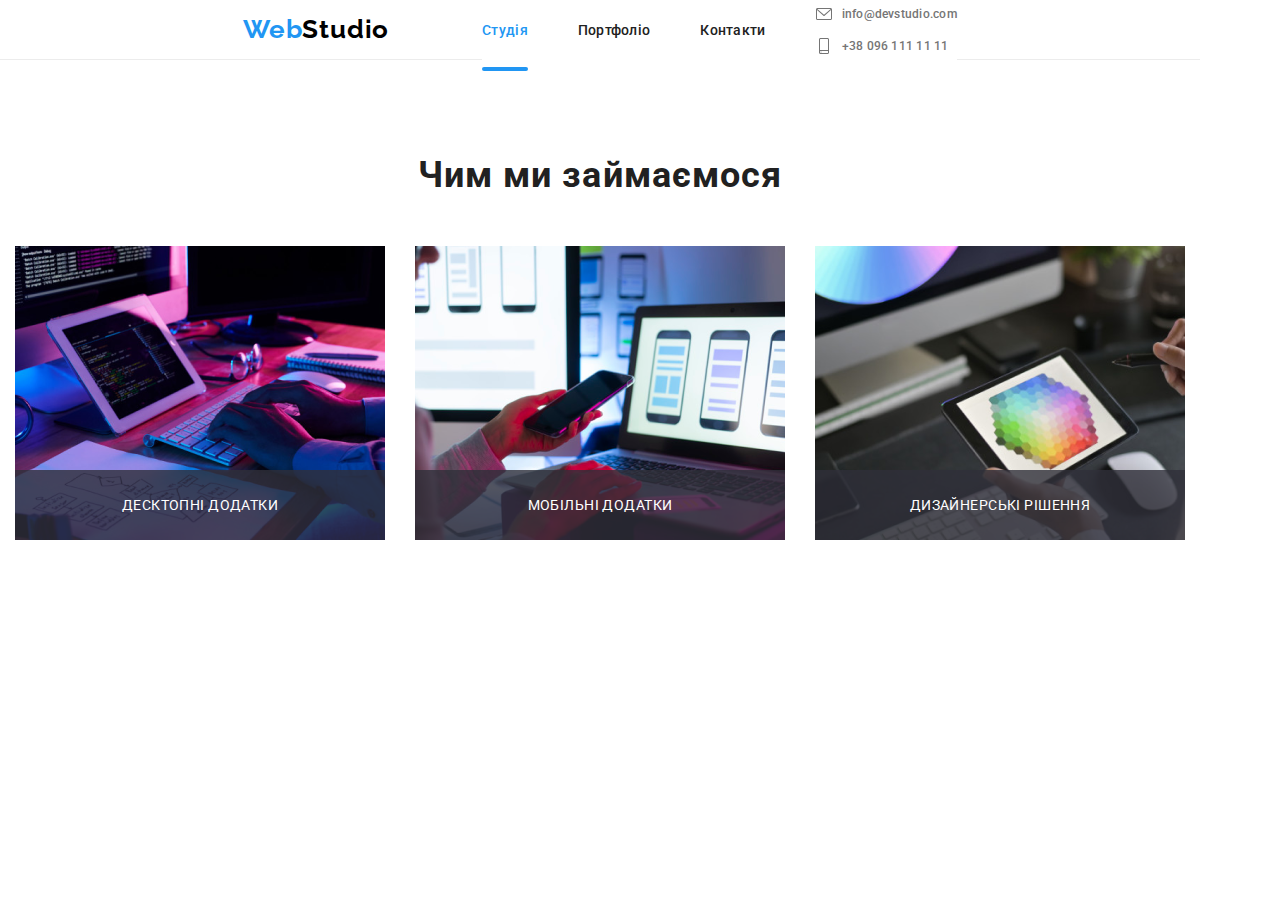
==== commit 8ab44121: "101022" ====
--- a/index.html
+++ b/index.html
@@ -22,47 +22,55 @@
   <body class="page">
     <header>
       <div class="header contaner">
-        <nav class="header__nav">
           <a class="logo" href=""> <span class="logo__txt">Web</span>Studio </a>
-          <button class="header__button-menu" type="button">
-            <svg class="header__button-svg" width="40px" height="40px">
-              <use href="./images/icons.svg#dagger"></use>
-            </svg>
-            <svg class="header__button-svg" width="40px" height="40px">
-              <use href="./images/icons.svg#menu_path"></use>
+          <button class="header__button-menu" type="button" aria-controls="menu-contaner" data-menu-button>
+            <svg width="40px" height="40px" aria-label="Перемикач мобільного меню">
+               <use class="header__icon-menu" href="./images/icons.svg#menu_path"></use>
+              <use class="header__icon-dagger" href="./images/icons.svg#dagger"></use>
             </svg>
           </button>
-          <ul class="header__list">
-            <li class="list-item">
+        <div class="mobile-menu" id="menu-contaner" data-menu>
+          <nav class="navigation">
+          <ul class="navigation__list list" >
+            <li class="navigation__item">
               <a class="link current" href="">Студія</a>
             </li>
-            <li class="list-item">
+            <li class="navigation__item">
               <a class="link" href="./portfolio.html">Портфоліо</a>
             </li>
-            <li class="list-item"><a class="link" href="">Контакти</a></li>
+            <li class="navigation__item">
+              <a class="link" href="">Контакти</a>
+            </li>
           </ul>
-   
         </nav>
-        <div class="group">
-          <a class="group__link" href="mailto:info@devstudio.com">
-            <svg class="group__link-icon" width="32" height="32">
-              <use href="./images/icons.svg#mail-hover"></use>
-            </svg>
-            info@devstudio.com</a
-          >
-          <a class="group__link" href="tel:+380961111111">
-            <svg class="group__link-icon" width="16" height="32">
-              <use href="./images/icons.svg#smartphone"></use>
-            </svg>
-            +38 096 111 11 11</a
-          >
-        </div>
+          <div class="group">
+            <a class="group__link" href="mailto:info@devstudio.com">
+              <svg class="group__link-icon" width="16" height="32">
+                <use href="./images/icons.svg#mail-hover"></use>
+              </svg>
+              info@devstudio.com</a
+            >
+            <a class="group__link" href="tel:+380961111111">
+              <svg class="group__link-icon" width="16" height="32">
+                <use href="./images/icons.svg#smartphone"></use>
+              </svg>
+              +38 096 111 11 11</a
+            >
+          </div>  
+          <ul class="mobile-menu__socile-list list">
+            <li class="mobile-menu__socile-item"><a class="mobile-menu__socile-link" href="">Instagram</a></li>
+            <li class="mobile-menu__socile-item"><a class="mobile-menu__socile-link" href="">Twitter</a></li>
+            <li class="mobile-menu__socile-item"><a class="mobile-menu__socile-link" href="">Facebook</a></li>
+            <li class="mobile-menu__socile-item"><a class="mobile-menu__socile-link" href="">LinkedIn</a></li>
+          </ul>      
+        </div>
+          
       </div>
     </header>
     <!-- main -->
     <main>
       <!-- hero -->
-      <section class="hero">
+      <!-- <section class="hero">
         <h1 class="hero__title">ЕФЕКТИВНІ РІШЕННЯ ДЛЯ ВАШОГО БІЗНЕСУ</h1>
         <button class="hero__btn" type="button" data-modal-open>замовити послугу</button>
         <div class="backdrop is-hidden" data-modal>
@@ -136,7 +144,7 @@
             </form>
           </div>
         </div>
-      </section>
+      </section> -->
 
       <!-- <section class="section">
         <div class="contaner">
@@ -170,7 +178,7 @@
         </div>
       </section> -->
 
-      <!-- <section class="our-projects section">
+      <section class="our-projects section">
         <div class="contaner">
           <h2 class="title-two-in">Чим ми займаємося</h2>
           <ul class="second-list list">
@@ -188,7 +196,7 @@
             </li>
           </ul>
         </div>
-      </section> -->
+      </section>
 
       <!-- <section class="our-team section">
         <div class="contaner">
@@ -444,9 +452,9 @@
             </li>
           </ul>
         </div>
-      </section>
-
-      <section class="customers section">
+      </section> -->
+
+      <!-- <section class="customers section">
         <div class="">
           <h2 class="customers__title">Постійні клієнти</h2>
           <ul class="customers__list list">
@@ -585,5 +593,6 @@
       </div>
     </footer> -->
     <script src="./js/modal.js"></script>
+    <script src="./js/menu.js"></script>
   </body>
 </html>
--- a/css/main.min.css
+++ b/css/main.min.css
@@ -1 +1 @@
-.first-list__item{margin-bottom:30px}.first-list__item:before{display:block;content:"";height:120px;background-repeat:no-repeat;background-position:center;background-color:var(--btn-bg-cl);border-radius:4px;margin-bottom:30px}.icon-antenna::before{background-image:url(../images/first-icons/antenna\ 1.svg)}.icon-clock::before{background-image:url(../images/first-icons/clock\ 1.svg)}.icon-diagram::before{background-image:url(../images/first-icons/diagram\ 1.svg)}.icon-astronaut::before{background-image:url(../images/first-icons/astronaut\ 1.svg)}.title-three-in-benefits{text-align:center;font-weight:700;font-size:14px;line-height:16px;margin-bottom:10px;letter-spacing:.03em;color:var(--main-txt-cl)}.main-par-in-benefits{font-weight:400;font-size:14px;line-height:1.7142857143;letter-spacing:.03em;color:var(--par-txt-cl)}.our-team{background:var(--btn-bg-cl)}.our-team .our-team__icons{display:-webkit-box;display:-ms-flexbox;display:flex;gap:10px;-webkit-box-pack:center;-ms-flex-pack:center;justify-content:center}.our-team .our-team__socile-link{display:-webkit-box;display:-ms-flexbox;display:flex;position:relative;-webkit-box-align:center;-ms-flex-align:center;align-items:center;-webkit-box-pack:center;-ms-flex-pack:center;justify-content:center;width:44px;height:44px;color:var(--color-icon);border-radius:50%;-webkit-transition:background-color 250ms cubic-bezier(0.4, 0, 0.2, 1),color 250ms cubic-bezier(0.4, 0, 0.2, 1);transition:background-color 250ms cubic-bezier(0.4, 0, 0.2, 1),color 250ms cubic-bezier(0.4, 0, 0.2, 1);-webkit-transition-timing-function:var(--timing-function);transition-timing-function:var(--timing-function)}.our-team .our-team__socile-link:hover,.our-team .our-team__socile-link:focus{color:var(--other-color-wight);background-color:var(--hover-icon);-webkit-transition:background-color 250ms cubic-bezier(0.4, 0, 0.2, 1),color 250ms cubic-bezier(0.4, 0, 0.2, 1);transition:background-color 250ms cubic-bezier(0.4, 0, 0.2, 1),color 250ms cubic-bezier(0.4, 0, 0.2, 1)}.our-team .our-team__svg{fill:currentColor}.title-two-in{font-weight:700;font-size:36px;line-height:1.1666666667;margin-bottom:50px;text-align:center;letter-spacing:.03em;color:var(--main-txt-cl)}.third-list{display:-webkit-box;display:-ms-flexbox;display:flex;-webkit-box-orient:vertical;-webkit-box-direction:normal;-ms-flex-direction:column;flex-direction:column;gap:30px}.third-list__box{padding-top:30px;padding-bottom:30px}.title-three-in-our{font-weight:500;font-size:16px;line-height:1.1875;margin-bottom:10px;text-align:center;letter-spacing:.03em;color:var(--main-txt-cl)}.third-list-img{width:100%;margin-left:auto;margin-right:auto}.main-par-in-our{font-size:16px;line-height:1.1875;margin-bottom:16px;text-align:center;letter-spacing:.03em;color:var(--par-txt-cl)}.list-shadow{background-color:var(--other-color-wight);-webkit-box-shadow:0px 1px 3px rgba(0,0,0,.12),0px 1px 1px rgba(0,0,0,.14),0px 2px 1px rgba(0,0,0,.2);box-shadow:0px 1px 3px rgba(0,0,0,.12),0px 1px 1px rgba(0,0,0,.14),0px 2px 1px rgba(0,0,0,.2);border-radius:0px 0px 4px 4px}.customers__title{font-weight:700;font-size:36px;line-height:1.1666666667;margin-bottom:15px;text-align:center;letter-spacing:.03em;color:var(--main-txt-cl)}.customers__box{padding-left:0;padding-right:0}.customers__list{display:-webkit-box;display:-ms-flexbox;display:flex;-ms-flex-wrap:wrap;flex-wrap:wrap;-webkit-box-pack:center;-ms-flex-pack:center;justify-content:center}@media screen and (min-width: 480px){.customers-list-item{width:calc((100% - 60px)/2);margin:15px}}.customers__link{display:-webkit-box;display:-ms-flexbox;display:flex;-webkit-box-pack:center;-ms-flex-pack:center;justify-content:center;-webkit-box-align:center;-ms-flex-align:center;align-items:center;color:var(--color-icon);width:100%;height:92px;border:1px solid #afb1b8;border-radius:4px;-webkit-transition:border 250ms cubic-bezier(0.4, 0, 0.2, 1),color 250ms cubic-bezier(0.4, 0, 0.2, 1);transition:border 250ms cubic-bezier(0.4, 0, 0.2, 1),color 250ms cubic-bezier(0.4, 0, 0.2, 1)}.customers__link:hover,.customers__link:focus{color:var(--accent-bg-cl);border:1px solid var(--accent-bg-cl);-webkit-transition:border 250ms cubic-bezier(0.4, 0, 0.2, 1),color 250ms cubic-bezier(0.4, 0, 0.2, 1);transition:border 250ms cubic-bezier(0.4, 0, 0.2, 1),color 250ms cubic-bezier(0.4, 0, 0.2, 1)}.customers__logo{width:106px;height:60px;fill:currentColor}.footer{padding-top:60px;padding-bottom:60px;background-color:var(--other-bg-cl);color:var(--other-color-wight)}.footer__box{text-align:center}.footer__par-address .link{font-weight:400;font-size:14px;line-height:1.7142857143;letter-spacing:.03em;color:var(--other-color-wight)}.footer__link{text-decoration:none;font-weight:400;font-size:14px;line-height:1.7142857143;letter-spacing:.03em;color:rgba(255,255,255,.6)}.footer__address{font-style:normal;margin-bottom:60px}.footer__address .footer__par-address{font-style:normal;margin-bottom:9px}.footer__list-icons{display:-webkit-box;display:-ms-flexbox;display:flex;gap:10px;-webkit-box-pack:center;-ms-flex-pack:center;justify-content:center}.footer__box-social{-webkit-box-align:baseline;-ms-flex-align:baseline;align-items:baseline;margin-bottom:60px}.footer__par-social{display:block;font-style:normal;font-weight:700;font-size:14px;line-height:1.1428571429;letter-spacing:.03em;text-transform:uppercase;margin-bottom:20px;color:var(--other-color-wight)}.footer__link-icons{display:-webkit-box;display:-ms-flexbox;display:flex;-webkit-box-align:center;-ms-flex-align:center;align-items:center;-webkit-box-pack:center;-ms-flex-pack:center;justify-content:center;width:44px;height:44px;color:var(--other-color-wight);background-color:rgba(255,255,255,.1);border-radius:50%;-webkit-transition:background-color 250ms var(--timing-function),color 250ms var(--timing-function);transition:background-color 250ms var(--timing-function),color 250ms var(--timing-function)}.footer__social-icons{fill:currentColor}.footer__link-icons:hover,.footer__link-icons:active{color:var(--other-color-wight);background-color:var(--hover-icon);-webkit-transition:background-color 250ms var(--timing-function),color 250ms var(--timing-function);transition:background-color 250ms var(--timing-function),color 250ms var(--timing-function)}.footer__list .footer__list-item{margin-bottom:9px}.footer__list .footer__list-item:last-child{margin-bottom:0}.footer__form-par{display:block;font-style:normal;font-weight:700;font-size:14px;line-height:1.1428571429;letter-spacing:.03em;text-transform:uppercase;margin-bottom:20px;color:var(--other-color-wight)}.footer__logo-txt{color:var(--blue-txt-logo)}.footer__form{color:var(--other-color-wight)}.footer__form-block{position:relative}.footer__form-input{width:358px;height:50px;padding-left:10px;margin-bottom:20px;color:var(--btn-bg-cl);background-color:var(--other-bg-cl);border:1px solid rgba(255,255,255,.3);-webkit-filter:drop-shadow(0px 4px 4px rgba(0, 0, 0, 0.15));filter:drop-shadow(0px 4px 4px rgba(0, 0, 0, 0.15));border-radius:4px}.footer__form-input::-webkit-input-placeholder{font-style:normal;font-weight:400;font-size:16px;line-height:20px;padding-left:16px;-webkit-box-align:center;align-items:center;letter-spacing:.03em}.footer__form-input::-moz-placeholder{font-style:normal;font-weight:400;font-size:16px;line-height:20px;padding-left:16px;align-items:center;letter-spacing:.03em}.footer__form-input:-ms-input-placeholder{font-style:normal;font-weight:400;font-size:16px;line-height:20px;padding-left:16px;-ms-flex-align:center;align-items:center;letter-spacing:.03em}.footer__form-input::-ms-input-placeholder{font-style:normal;font-weight:400;font-size:16px;line-height:20px;padding-left:16px;-ms-flex-align:center;align-items:center;letter-spacing:.03em}.footer__form-input::placeholder{font-style:normal;font-weight:400;font-size:16px;line-height:20px;padding-left:16px;-webkit-box-align:center;-ms-flex-align:center;align-items:center;letter-spacing:.03em}.footer__form-block:focus-within .footer__form-input{-webkit-transition:outline-color 250ms cubic-bezier(0.4, 0, 0.2, 1);transition:outline-color 250ms cubic-bezier(0.4, 0, 0.2, 1)}.footer__form-button{width:200px;height:50px;background-color:var(--accent-bg-cl);-webkit-box-shadow:0px 4px 4px rgba(0,0,0,.15);box-shadow:0px 4px 4px rgba(0,0,0,.15);border-radius:4px;border:0;font-weight:700;font-size:16px;line-height:1.875;text-align:left;padding-left:28px;letter-spacing:.06em;color:currentColor}.footer__form-icon{display:inline-block;position:absolute;bottom:13px;right:155px;fill:currentColor}.footer__logo{display:block;font-family:"Raleway";text-decoration:none;font-size:26px;font-weight:700;line-height:1.1923076923;letter-spacing:.03em;margin-bottom:20px;color:var(--other-color-wight)}.footer__logo__logo-txt{color:var(--blue-txt-logo)}.header{background-color:var(--other-color-wight);font-weight:500;line-height:1.1428571429;border-bottom:1px solid #ececec;letter-spacing:.02em;color:var(--main-txt-cl)}.header__list{position:relative}.header__list .list-item{margin-right:50px;margin-left:auto}.header__list .link{display:block;padding-top:32px;padding-bottom:32px}.header__list .list-item:last-child{margin-right:0}.header__nav{position:relative;display:block}.header__button-menu{position:absolute;top:0;right:0;-webkit-transform:position -50% -50%;transform:position -50% -50%}.header__button-svg{position:absolute}.group>.group__link{text-decoration:none;font-style:normal;font-weight:500;line-height:1.1428571429;-webkit-box-align:center;-ms-flex-align:center;align-items:center;letter-spacing:.02em;color:var(--par-txt-cl)}.group .group__link+.group__link{margin-left:50px}.group__link{width:161px;height:16px;text-decoration:none;color:var(--main-txt-cl);position:relative;-webkit-transition:color 250ms cubic-bezier(0.4, 0, 0.2, 1);transition:color 250ms cubic-bezier(0.4, 0, 0.2, 1)}.group__link:hover,.group__link:focus{color:var(--accent-txt-cl);-webkit-transition:color 250ms cubic-bezier(0.4, 0, 0.2, 1);transition:color 250ms cubic-bezier(0.4, 0, 0.2, 1)}.group__link-icon{fill:currentColor}.logo{font-family:"Raleway";text-decoration:none;font-size:26px;font-weight:700;line-height:1.1923076923;letter-spacing:.03em;color:var(--black-txt-logo)}.logo__txt{color:var(--blue-txt-logo)}.current:after{content:"";display:block;position:absolute;left:0;bottom:-1px;width:100%;height:4px;border-radius:2px;background-color:var(--accent-bg-cl);opacity:1}.hero{position:relative;min-width:480px;text-align:center;height:400px;background-image:-webkit-gradient(linear, left top, right top, from(rgba(47, 48, 58, 0.4)), to(rgba(47, 48, 58, 0.4))),url(../images/block4/Hero.jpg);background-image:linear-gradient(to right, rgba(47, 48, 58, 0.4), rgba(47, 48, 58, 0.4)),url(../images/block4/Hero.jpg);background-repeat:no-repeat;background-position:center;background-size:cover;background-color:var(--other-bg-cl);padding-top:118px;padding-bottom:118px;margin-left:auto;margin-right:auto}.hero__title{display:block;width:360px;margin-left:auto;margin-right:auto;margin-bottom:30px;padding:0;font-style:normal;font-weight:900;font-size:26px;line-height:1.6153846154;text-align:center;letter-spacing:.06em;text-transform:uppercase;color:var(--other-color-wight)}.hero__btn{background:var(--accent-bg-cl);-webkit-box-shadow:0px 4px 4px rgba(0,0,0,.15);box-shadow:0px 4px 4px rgba(0,0,0,.15);border-radius:4px;border:0;font-style:normal;font-weight:700;font-size:16px;line-height:1.875;padding:10px 32px;letter-spacing:.06em;color:var(--other-color-wight)}.modal{position:absolute;left:50%;top:50%;width:450px;height:609px;background:var(--other-color-wight);-webkit-box-shadow:0px 1px 3px rgba(0,0,0,.12),0px 1px 1px rgba(0,0,0,.14),0px 2px 1px rgba(0,0,0,.2);box-shadow:0px 1px 3px rgba(0,0,0,.12),0px 1px 1px rgba(0,0,0,.14),0px 2px 1px rgba(0,0,0,.2);border-radius:4px;-webkit-transform:translate(-50%, -50%) scale(1);transform:translate(-50%, -50%) scale(1);-webkit-transition:-webkit-transform 250ms cubic-bezier(0.4, 0, 0.2, 1);transition:-webkit-transform 250ms cubic-bezier(0.4, 0, 0.2, 1);transition:transform 250ms cubic-bezier(0.4, 0, 0.2, 1);transition:transform 250ms cubic-bezier(0.4, 0, 0.2, 1), -webkit-transform 250ms cubic-bezier(0.4, 0, 0.2, 1)}.modal__btn{position:absolute;right:8px;top:8px;width:30px;height:30px;-webkit-transform:position -50% -50%;transform:position -50% -50%;border-radius:50%;border:1px solid rgba(0,0,0,.1);cursor:pointer;background-color:rgba(0,0,0,0);-webkit-transition:fill 250ms cubic-bezier(0.4, 0, 0.2, 1);transition:fill 250ms cubic-bezier(0.4, 0, 0.2, 1)}.modal:hover .modal__path{fill:var(--accent-bg-cl);-webkit-transition:fill 250ms cubic-bezier(0.4, 0, 0.2, 1);transition:fill 250ms cubic-bezier(0.4, 0, 0.2, 1)}.modal__svg{position:absolute;left:50%;top:50%;-webkit-transform:translate(-50%, -50%);transform:translate(-50%, -50%)}.modal__path{-webkit-transition:fill 250ms cubic-bezier(0.4, 0, 0.2, 1);transition:fill 250ms cubic-bezier(0.4, 0, 0.2, 1)}.modal__btn:hover .modal__path{fill:var(--accent-bg-cl);-webkit-transition:fill 250ms cubic-bezier(0.4, 0, 0.2, 1);transition:fill 250ms cubic-bezier(0.4, 0, 0.2, 1)}.modal-form{padding:10px 40px}.modal-form__title{font-style:normal;font-weight:700;font-size:20px;line-height:30px;text-align:center;letter-spacing:.03em;color:var(--main-txt-cl)}.modal-form__input{width:370px;height:40px;padding-left:42px;border:1px solid rgba(33,33,33,.2);border-radius:4px;-webkit-transition:outline-color 250ms cubic-bezier(0.4, 0, 0.2, 1);transition:outline-color 250ms cubic-bezier(0.4, 0, 0.2, 1)}.modal-form__field{display:-webkit-box;display:-ms-flexbox;display:flex;position:relative;-webkit-box-orient:vertical;-webkit-box-direction:normal;-ms-flex-direction:column;flex-direction:column;text-align:left;margin-bottom:10px;outline-color:rgba(0,0,0,0)}.modal-form__icon{position:absolute;top:50%;left:12px;-webkit-transition:fill 250ms cubic-bezier(0.4, 0, 0.2, 1);transition:fill 250ms cubic-bezier(0.4, 0, 0.2, 1)}.modal-form__field:focus-within .modal-form___input{outline-color:#2196f3;-webkit-transition:outline-color 250ms cubic-bezier(0.4, 0, 0.2, 1);transition:outline-color 250ms cubic-bezier(0.4, 0, 0.2, 1)}.modal-form__field:focus-within .modal-form__icon{fill:#2196f3;-webkit-transition:fill 250ms cubic-bezier(0.4, 0, 0.2, 1);transition:fill 250ms cubic-bezier(0.4, 0, 0.2, 1)}.modal-form__field:focus-within .modal-form__comment{outline-color:#2196f3;-webkit-transition:outline-color 250ms cubic-bezier(0.4, 0, 0.2, 1);transition:outline-color 250ms cubic-bezier(0.4, 0, 0.2, 1)}.modal-form__field textarea::-webkit-input-placeholder{font-style:normal;font-weight:400;font-size:12px;line-height:14px;letter-spacing:.01em;color:rgba(117,117,117,.5)}.modal-form__field textarea::-moz-placeholder{font-style:normal;font-weight:400;font-size:12px;line-height:14px;letter-spacing:.01em;color:rgba(117,117,117,.5)}.modal-form__field textarea:-ms-input-placeholder{font-style:normal;font-weight:400;font-size:12px;line-height:14px;letter-spacing:.01em;color:rgba(117,117,117,.5)}.modal-form__field textarea::-ms-input-placeholder{font-style:normal;font-weight:400;font-size:12px;line-height:14px;letter-spacing:.01em;color:rgba(117,117,117,.5)}.modal-form__field textarea::placeholder{font-style:normal;font-weight:400;font-size:12px;line-height:14px;letter-spacing:.01em;color:rgba(117,117,117,.5)}.modal-form__checkbox{display:-webkit-box;display:-ms-flexbox;display:flex;margin-bottom:30px;-webkit-box-pack:center;-ms-flex-pack:center;justify-content:center}.modal-form__lable{margin-bottom:4px;font-style:normal;font-weight:400;font-size:12px;line-height:14px;letter-spacing:.01em;color:var(--par-txt-cl)}.modal-form__checkbox-lable{display:-webkit-box;display:-ms-flexbox;display:flex;color:var(--par-txt-cl)}.modal-form__checkbox-icon{content:"";display:inline-block;width:16px;height:15px;margin-right:8px;border:2px solid #000;border-radius:2px}.modal-form__lable-link{font-style:normal;font-weight:400;font-size:12px;line-height:14px;margin-left:4px;letter-spacing:.03em;color:var(--accent-txt-cl)}.modal-form__checkbox-txt{font-style:normal;font-weight:400;font-size:12px;line-height:14px;letter-spacing:.03em}.modal-form__comment{width:370px;height:120px;padding:12px 16px;resize:none;border:1px solid rgba(33,33,33,.2);border-radius:4px;margin-bottom:20px;outline-color:rgba(0,0,0,0)}.modal-form__btn{display:-webkit-box;display:-ms-flexbox;display:flex;-webkit-box-pack:center;-ms-flex-pack:center;justify-content:center;-webkit-box-align:center;-ms-flex-align:center;align-items:center;width:200px;height:50px;margin-left:auto;margin-right:auto;font-style:normal;font-weight:700;font-size:16px;letter-spacing:.06em;color:var(--btn-bg-cl);border:0;background:var(--accent-bg-cl);-webkit-box-shadow:0px 4px 4px rgba(0,0,0,.15);box-shadow:0px 4px 4px rgba(0,0,0,.15);border-radius:4px}.checkbox:checked+.modal-form__checkbox-icon{background-image:url(../images/Vector.svg);background-origin:border-box;border:0;border-radius:2px}.checkbox{-webkit-appearance:none;-moz-appearance:none;appearance:none}.modal__btn{position:absolute;right:8px;top:8px;width:30px;height:30px;-webkit-transform:position -50% -50%;transform:position -50% -50%;border-radius:50%;border:1px solid rgba(0,0,0,.1);cursor:pointer;background-color:rgba(0,0,0,0);-webkit-transition:fill 250ms cubic-bezier(0.4, 0, 0.2, 1);transition:fill 250ms cubic-bezier(0.4, 0, 0.2, 1)}.modal__btn:hover .modal__btn__path{fill:var(--accent-bg-cl);-webkit-transition:fill 250ms cubic-bezier(0.4, 0, 0.2, 1);transition:fill 250ms cubic-bezier(0.4, 0, 0.2, 1)}.backdrop{position:fixed;left:0;top:0;z-index:1;width:100%;height:100%;background:rgba(0,0,0,.2);-webkit-transition:opacity 250ms cubic-bezier(0.4, 0, 0.2, 1);transition:opacity 250ms cubic-bezier(0.4, 0, 0.2, 1)}.backdrop.is-hidden{opacity:0;pointer-events:none}.backdrop.is-hidden .modal{-webkit-transform:translate(-50%, -50%) scale(1.3);transform:translate(-50%, -50%) scale(1.3)}:root{--main-font: "Roboto", sans-serif;--main-txt-cl: #212121;--par-txt-cl: #757575;--light-txt-cl: #ffffff;--accent-txt-cl: #2196F3;--black-txt-logo: #000000;--blue-txt-logo: #2196F3;--active-txt: #2196F3;--accent-bg-cl: #2196F3;--other-bg-cl: #2F303A;--btn-bg-cl: #F5F4FA;--icons-bg-cl: #F5F5F5;--other-color-wight: #FFFFFF;--color-icon: #AFB1B8;--hover-icon: #2196F3;--timing-function: cubic-bezier(0.4, 0, 0.2, 1)}.visually-hidden{position:absolute;width:1px;height:1px;margin:-1px;border:0;padding:0;white-space:nowrap;-webkit-clip-path:inset(100%);clip-path:inset(100%);clip:rect(0 0 0 0);overflow:hidden}h1,h2,h3,h4,h5,h6,p{margin:0}*,*::before,*::after{-webkit-box-sizing:inherit;box-sizing:inherit}img{display:block}.link{text-decoration:none;color:var(--main-txt-cl);position:relative;-webkit-transition:color 250ms cubic-bezier(0.4, 0, 0.2, 1);transition:color 250ms cubic-bezier(0.4, 0, 0.2, 1)}.list,.header__list{list-style:none;padding:0;margin:0}html{-webkit-box-sizing:border-box;box-sizing:border-box}.page{min-width:480px;font-family:var(--main-font);font-size:14px;color:var(--main-txt-cl);letter-spacing:.03em}@media screen and (min-width: 768px){.page{width:768px}}@media screen and (min-width: 1200px){.page{width:1200px}}.section{padding-top:94px;padding-bottom:94px}.link:hover,.link:focus{color:var(--accent-txt-cl);-webkit-transition:color 250ms cubic-bezier(0.4, 0, 0.2, 1);transition:color 250ms cubic-bezier(0.4, 0, 0.2, 1)}.link.current{color:var(--accent-bg-cl)}.contaner{margin-left:auto;margin-right:auto;padding-left:15px;padding-right:15px}/*# sourceMappingURL=main.min.css.map */+.first-list__item{margin-bottom:30px}.first-list__item:before{display:block;content:"";height:120px;background-repeat:no-repeat;background-position:center;background-color:var(--btn-bg-cl);border-radius:4px;margin-bottom:30px}.icon-antenna::before{background-image:url(../images/first-icons/antenna\ 1.svg)}.icon-clock::before{background-image:url(../images/first-icons/clock\ 1.svg)}.icon-diagram::before{background-image:url(../images/first-icons/diagram\ 1.svg)}.icon-astronaut::before{background-image:url(../images/first-icons/astronaut\ 1.svg)}.title-three-in-benefits{text-align:center;font-weight:700;font-size:14px;line-height:16px;margin-bottom:10px;letter-spacing:.03em;color:var(--main-txt-cl)}.main-par-in-benefits{font-weight:400;font-size:14px;line-height:1.7142857143;letter-spacing:.03em;color:var(--par-txt-cl)}.our-team{background:var(--btn-bg-cl)}.our-team .our-team__icons{display:-webkit-box;display:-ms-flexbox;display:flex;gap:10px;-webkit-box-pack:center;-ms-flex-pack:center;justify-content:center}.our-team .our-team__socile-link{display:-webkit-box;display:-ms-flexbox;display:flex;position:relative;-webkit-box-align:center;-ms-flex-align:center;align-items:center;-webkit-box-pack:center;-ms-flex-pack:center;justify-content:center;width:44px;height:44px;color:var(--color-icon);border-radius:50%;-webkit-transition:background-color 250ms cubic-bezier(0.4, 0, 0.2, 1),color 250ms cubic-bezier(0.4, 0, 0.2, 1);transition:background-color 250ms cubic-bezier(0.4, 0, 0.2, 1),color 250ms cubic-bezier(0.4, 0, 0.2, 1);-webkit-transition-timing-function:var(--timing-function);transition-timing-function:var(--timing-function)}.our-team .our-team__socile-link:hover,.our-team .our-team__socile-link:focus{color:var(--other-color-wight);background-color:var(--hover-icon);-webkit-transition:background-color 250ms cubic-bezier(0.4, 0, 0.2, 1),color 250ms cubic-bezier(0.4, 0, 0.2, 1);transition:background-color 250ms cubic-bezier(0.4, 0, 0.2, 1),color 250ms cubic-bezier(0.4, 0, 0.2, 1)}.our-team .our-team__svg{fill:currentColor}.title-two-in{font-weight:700;font-size:36px;line-height:1.1666666667;margin-bottom:50px;text-align:center;letter-spacing:.03em;color:var(--main-txt-cl)}.third-list{display:-webkit-box;display:-ms-flexbox;display:flex;-webkit-box-orient:vertical;-webkit-box-direction:normal;-ms-flex-direction:column;flex-direction:column;gap:30px}.third-list__box{padding-top:30px;padding-bottom:30px}.title-three-in-our{font-weight:500;font-size:16px;line-height:1.1875;margin-bottom:10px;text-align:center;letter-spacing:.03em;color:var(--main-txt-cl)}.third-list-img{width:100%;margin-left:auto;margin-right:auto}.main-par-in-our{font-size:16px;line-height:1.1875;margin-bottom:16px;text-align:center;letter-spacing:.03em;color:var(--par-txt-cl)}.list-shadow{background-color:var(--other-color-wight);-webkit-box-shadow:0px 1px 3px rgba(0,0,0,.12),0px 1px 1px rgba(0,0,0,.14),0px 2px 1px rgba(0,0,0,.2);box-shadow:0px 1px 3px rgba(0,0,0,.12),0px 1px 1px rgba(0,0,0,.14),0px 2px 1px rgba(0,0,0,.2);border-radius:0px 0px 4px 4px}.customers__title{font-weight:700;font-size:36px;line-height:1.1666666667;margin-bottom:15px;text-align:center;letter-spacing:.03em;color:var(--main-txt-cl)}.customers__box{padding-left:0;padding-right:0}.customers__list{display:-webkit-box;display:-ms-flexbox;display:flex;-ms-flex-wrap:wrap;flex-wrap:wrap;-webkit-box-pack:center;-ms-flex-pack:center;justify-content:center}@media screen and (min-width: 480px){.customers-list-item{width:calc((100% - 60px)/2);margin:15px}}.customers__link{display:-webkit-box;display:-ms-flexbox;display:flex;-webkit-box-pack:center;-ms-flex-pack:center;justify-content:center;-webkit-box-align:center;-ms-flex-align:center;align-items:center;color:var(--color-icon);width:100%;height:92px;border:1px solid #afb1b8;border-radius:4px;-webkit-transition:border 250ms cubic-bezier(0.4, 0, 0.2, 1),color 250ms cubic-bezier(0.4, 0, 0.2, 1);transition:border 250ms cubic-bezier(0.4, 0, 0.2, 1),color 250ms cubic-bezier(0.4, 0, 0.2, 1)}.customers__link:hover,.customers__link:focus{color:var(--accent-bg-cl);border:1px solid var(--accent-bg-cl);-webkit-transition:border 250ms cubic-bezier(0.4, 0, 0.2, 1),color 250ms cubic-bezier(0.4, 0, 0.2, 1);transition:border 250ms cubic-bezier(0.4, 0, 0.2, 1),color 250ms cubic-bezier(0.4, 0, 0.2, 1)}.customers__logo{width:106px;height:60px;fill:currentColor}.footer{padding-top:60px;padding-bottom:60px;background-color:var(--other-bg-cl);color:var(--other-color-wight)}.footer__box{text-align:center}.footer__par-address .link{font-weight:400;font-size:14px;line-height:1.7142857143;letter-spacing:.03em;color:var(--other-color-wight)}.footer__link{text-decoration:none;font-weight:400;font-size:14px;line-height:1.7142857143;letter-spacing:.03em;color:rgba(255,255,255,.6)}.footer__address{font-style:normal;margin-bottom:60px}.footer__address .footer__par-address{font-style:normal;margin-bottom:9px}.footer__list-icons{display:-webkit-box;display:-ms-flexbox;display:flex;gap:10px;-webkit-box-pack:center;-ms-flex-pack:center;justify-content:center}.footer__box-social{-webkit-box-align:baseline;-ms-flex-align:baseline;align-items:baseline;margin-bottom:60px}.footer__par-social{display:block;font-style:normal;font-weight:700;font-size:14px;line-height:1.1428571429;letter-spacing:.03em;text-transform:uppercase;margin-bottom:20px;color:var(--other-color-wight)}.footer__link-icons{display:-webkit-box;display:-ms-flexbox;display:flex;-webkit-box-align:center;-ms-flex-align:center;align-items:center;-webkit-box-pack:center;-ms-flex-pack:center;justify-content:center;width:44px;height:44px;color:var(--other-color-wight);background-color:rgba(255,255,255,.1);border-radius:50%;-webkit-transition:background-color 250ms var(--timing-function),color 250ms var(--timing-function);transition:background-color 250ms var(--timing-function),color 250ms var(--timing-function)}.footer__social-icons{fill:currentColor}.footer__link-icons:hover,.footer__link-icons:active{color:var(--other-color-wight);background-color:var(--hover-icon);-webkit-transition:background-color 250ms var(--timing-function),color 250ms var(--timing-function);transition:background-color 250ms var(--timing-function),color 250ms var(--timing-function)}.footer__list .footer__list-item{margin-bottom:9px}.footer__list .footer__list-item:last-child{margin-bottom:0}.footer__form-par{display:block;font-style:normal;font-weight:700;font-size:14px;line-height:1.1428571429;letter-spacing:.03em;text-transform:uppercase;margin-bottom:20px;color:var(--other-color-wight)}.footer__logo-txt{color:var(--blue-txt-logo)}.footer__form{color:var(--other-color-wight)}.footer__form-block{position:relative}.footer__form-input{width:358px;height:50px;padding-left:10px;margin-bottom:20px;color:var(--btn-bg-cl);background-color:var(--other-bg-cl);border:1px solid rgba(255,255,255,.3);-webkit-filter:drop-shadow(0px 4px 4px rgba(0, 0, 0, 0.15));filter:drop-shadow(0px 4px 4px rgba(0, 0, 0, 0.15));border-radius:4px}.footer__form-input::-webkit-input-placeholder{font-style:normal;font-weight:400;font-size:16px;line-height:20px;padding-left:16px;-webkit-box-align:center;align-items:center;letter-spacing:.03em}.footer__form-input::-moz-placeholder{font-style:normal;font-weight:400;font-size:16px;line-height:20px;padding-left:16px;align-items:center;letter-spacing:.03em}.footer__form-input:-ms-input-placeholder{font-style:normal;font-weight:400;font-size:16px;line-height:20px;padding-left:16px;-ms-flex-align:center;align-items:center;letter-spacing:.03em}.footer__form-input::-ms-input-placeholder{font-style:normal;font-weight:400;font-size:16px;line-height:20px;padding-left:16px;-ms-flex-align:center;align-items:center;letter-spacing:.03em}.footer__form-input::placeholder{font-style:normal;font-weight:400;font-size:16px;line-height:20px;padding-left:16px;-webkit-box-align:center;-ms-flex-align:center;align-items:center;letter-spacing:.03em}.footer__form-block:focus-within .footer__form-input{-webkit-transition:outline-color 250ms cubic-bezier(0.4, 0, 0.2, 1);transition:outline-color 250ms cubic-bezier(0.4, 0, 0.2, 1)}.footer__form-button{width:200px;height:50px;background-color:var(--accent-bg-cl);-webkit-box-shadow:0px 4px 4px rgba(0,0,0,.15);box-shadow:0px 4px 4px rgba(0,0,0,.15);border-radius:4px;border:0;font-weight:700;font-size:16px;line-height:1.875;text-align:left;padding-left:28px;letter-spacing:.06em;color:currentColor}.footer__form-icon{display:inline-block;position:absolute;bottom:13px;right:155px;fill:currentColor}.footer__logo{display:block;font-family:"Raleway";text-decoration:none;font-size:26px;font-weight:700;line-height:1.1923076923;letter-spacing:.03em;margin-bottom:20px;color:var(--other-color-wight)}.footer__logo__logo-txt{color:var(--blue-txt-logo)}.header{position:relative;background-color:var(--other-color-wight);font-weight:500;line-height:1.1428571429;border-bottom:1px solid #ececec;min-width:480px;height:60px;padding:16px 15px;letter-spacing:.02em;color:var(--main-txt-cl)}.header__button-menu{position:absolute;display:-webkit-inline-box;display:-ms-inline-flexbox;display:inline-flex;top:10px;right:10px;padding:0;margin:0;border:0;background-color:rgba(0,0,0,0);z-index:3}@media screen and (min-width: 768px){.header__button-menu{display:none}}.header__button-menu .header__icon-dagger:hover{fill:var(--accent-txt-cl);-webkit-transition:fill 250ms cubic-bezier(0.4, 0, 0.2, 1);transition:fill 250ms cubic-bezier(0.4, 0, 0.2, 1)}.header__button-menu .header__icon-dagger{display:none}.header__button-menu.is-open .header__icon-dagger{display:block}.header__button-menu.is-open .header__icon-menu{display:none}@media screen and (min-width: 768px){.header{display:-webkit-box;display:-ms-flexbox;display:flex;-webkit-box-pack:center;-ms-flex-pack:center;justify-content:center;-webkit-box-align:center;-ms-flex-align:center;align-items:center}}.mobile-menu{background-color:var(--other-color-wight)}@media screen and (max-width: 767px){.mobile-menu{padding-top:48px;padding-bottom:48px;padding-left:40px;display:none;position:absolute;-webkit-box-orient:vertical;-webkit-box-direction:normal;-ms-flex-direction:column;flex-direction:column;top:0;left:0;width:480px;height:796px;z-index:2}.mobile-menu.is-open{display:block}.mobile-menu__socile-list{display:-webkit-box;display:-ms-flexbox;display:flex}.mobile-menu__socile-link{text-decoration:none;font-weight:500;font-size:18px;line-height:1.2222222222;letter-spacing:.02em;color:var(--blue-txt-logo);position:relative;-webkit-transition:color 250ms cubic-bezier(0.4, 0, 0.2, 1);transition:color 250ms cubic-bezier(0.4, 0, 0.2, 1)}.mobile-menu__socile-list .mobile-menu__socile-item::after{content:"";width:22px;height:0px;left:315px;top:726px;margin-left:10px;margin-right:10px;border:1px solid rgba(33,33,33,.2)}.mobile-menu__socile-list .mobile-menu__socile-item:last-child::after{display:none}}@media screen and (min-width: 768px){.mobile-menu{display:-webkit-box;display:-ms-flexbox;display:flex}.mobile-menu__socile-list{display:none}}.navigation{background-color:var(--other-color-wight)}.navigation__list{display:-webkit-box;display:-ms-flexbox;display:flex}.navigation__item .link:hover{color:var(--accent-txt-cl);-webkit-transition:color 250ms cubic-bezier(0.4, 0, 0.2, 1);transition:color 250ms cubic-bezier(0.4, 0, 0.2, 1)}@media screen and (max-width: 767px){.navigation{padding-top:48px;padding-bottom:48px;padding-left:40px}.navigation__list{-webkit-box-orient:vertical;-webkit-box-direction:normal;-ms-flex-direction:column;flex-direction:column;-webkit-box-align:stretch;-ms-flex-align:stretch;align-items:stretch}.navigation__list .navigation__item{font-weight:500;font-size:40px;line-height:1.175;letter-spacing:.02em;margin-bottom:32px}.navigation__list .link{display:inline-block;color:var(--main-txt-cl)}.navigation__list .navigation__item:last-child{margin-bottom:302px}}@media screen and (min-width: 768px){.navigation__list{-webkit-box-orient:horizontal;-webkit-box-direction:normal;-ms-flex-direction:row;flex-direction:row;position:relative}.navigation__list .navigation__item{margin-right:50px;margin-left:auto}.navigation__list .link{display:block;padding-top:32px;padding-bottom:32px}}.group{display:-webkit-box;display:-ms-flexbox;display:flex}.group>.group__link{font-style:normal;font-weight:500;color:var(--par-txt-cl)}.group__link{text-decoration:none;color:var(--main-txt-cl);position:relative;-webkit-transition:color 250ms cubic-bezier(0.4, 0, 0.2, 1);transition:color 250ms cubic-bezier(0.4, 0, 0.2, 1)}.group__link:hover,.group__link:focus{color:var(--accent-txt-cl);-webkit-transition:color 250ms cubic-bezier(0.4, 0, 0.2, 1);transition:color 250ms cubic-bezier(0.4, 0, 0.2, 1)}.group__link-icon{fill:currentColor;margin-right:10px}@media screen and (max-width: 767px){.group{-webkit-box-orient:vertical;-webkit-box-direction:reverse;-ms-flex-direction:column-reverse;flex-direction:column-reverse}.group>.group__link{font-size:24px;line-height:1.1666666667;letter-spacing:.02em;margin-bottom:64px}.group .group__link:last-child{text-decoration:none;font-style:normal;font-weight:500;font-size:34px;line-height:1.1764705882;-webkit-box-align:center;-ms-flex-align:center;align-items:center;margin-bottom:32px;letter-spacing:.02em;color:var(--accent-txt-cl)}.group__link-icon{display:none}.group__link-icon{display:none}}@media screen and (min-width: 768px){.group{-webkit-box-orient:vertical;-webkit-box-direction:normal;-ms-flex-direction:column;flex-direction:column;-webkit-box-pack:center;-ms-flex-pack:center;justify-content:center}.group>.group__link{display:-webkit-box;display:-ms-flexbox;display:flex;text-decoration:none;font-size:12px;line-height:1.1666666667;-webkit-box-align:center;-ms-flex-align:center;align-items:center;letter-spacing:.02em;color:var(--par-txt-cl)}}.logo{font-family:"Raleway";text-decoration:none;font-size:26px;font-weight:700;line-height:1.1923076923;margin-right:87px;letter-spacing:.03em;color:var(--black-txt-logo)}.logo__txt{color:var(--blue-txt-logo)}@media screen and (min-width: 1200px){.logo{margin-right:93px}}@media screen and (min-width: 768px){.current:after{content:"";display:block;position:absolute;left:0;bottom:-1px;width:100%;height:4px;border-radius:2px;background-color:var(--accent-bg-cl);opacity:1}.link.current{color:var(--accent-bg-cl)}}.link:hover,.link:focus{color:var(--accent-txt-cl);-webkit-transition:color 250ms cubic-bezier(0.4, 0, 0.2, 1);transition:color 250ms cubic-bezier(0.4, 0, 0.2, 1)}.hero{position:relative;text-align:center;max-width:1600px;max-height:600px;background-image:-webkit-gradient(linear, left top, right top, from(rgba(47, 48, 58, 0.4)), to(rgba(47, 48, 58, 0.4))),url(../images/block4/Hero.jpg);background-image:linear-gradient(to right, rgba(47, 48, 58, 0.4), rgba(47, 48, 58, 0.4)),url(../images/block4/Hero.jpg);background-repeat:no-repeat;background-position:center;background-size:cover;background-color:var(--other-bg-cl);padding-top:118px;padding-bottom:118px;margin-left:auto;margin-right:auto}.hero__title{display:block;width:360px;margin-left:auto;margin-right:auto;margin-bottom:30px;padding:0;font-style:normal;font-weight:900;font-size:26px;line-height:1.6153846154;text-align:center;letter-spacing:.06em;text-transform:uppercase;color:var(--other-color-wight)}@media screen and (min-width: 1600px){.hero__title{font-size:44px;line-height:1.3636363636}}.hero__btn{background:var(--accent-bg-cl);-webkit-box-shadow:0px 4px 4px rgba(0,0,0,.15);box-shadow:0px 4px 4px rgba(0,0,0,.15);border-radius:4px;border:0;font-style:normal;font-weight:700;font-size:16px;line-height:1.875;padding:10px 32px;letter-spacing:.06em;color:var(--other-color-wight)}.modal{position:relative;margin-top:93px;margin-left:auto;margin-right:auto;width:450px;height:609px;background:var(--other-color-wight);-webkit-box-shadow:0px 1px 3px rgba(0,0,0,.12),0px 1px 1px rgba(0,0,0,.14),0px 2px 1px rgba(0,0,0,.2);box-shadow:0px 1px 3px rgba(0,0,0,.12),0px 1px 1px rgba(0,0,0,.14),0px 2px 1px rgba(0,0,0,.2);border-radius:4px;-webkit-transition:-webkit-transform 250ms cubic-bezier(0.4, 0, 0.2, 1);transition:-webkit-transform 250ms cubic-bezier(0.4, 0, 0.2, 1);transition:transform 250ms cubic-bezier(0.4, 0, 0.2, 1);transition:transform 250ms cubic-bezier(0.4, 0, 0.2, 1), -webkit-transform 250ms cubic-bezier(0.4, 0, 0.2, 1)}.modal__btn{position:absolute;right:8px;top:8px;width:30px;height:30px;-webkit-transform:position -50% -50%;transform:position -50% -50%;border-radius:50%;border:1px solid rgba(0,0,0,.1);cursor:pointer;background-color:rgba(0,0,0,0);-webkit-transition:fill 250ms cubic-bezier(0.4, 0, 0.2, 1);transition:fill 250ms cubic-bezier(0.4, 0, 0.2, 1)}.modal:hover .modal__path{fill:var(--accent-bg-cl);-webkit-transition:fill 250ms cubic-bezier(0.4, 0, 0.2, 1);transition:fill 250ms cubic-bezier(0.4, 0, 0.2, 1)}.modal__svg{position:absolute;left:50%;top:50%;-webkit-transform:translate(-50%, -50%) scale(1);transform:translate(-50%, -50%) scale(1);-webkit-transition:fill 250ms cubic-bezier(0.4, 0, 0.2, 1);transition:fill 250ms cubic-bezier(0.4, 0, 0.2, 1)}.modal__path{-webkit-transition:fill 250ms cubic-bezier(0.4, 0, 0.2, 1);transition:fill 250ms cubic-bezier(0.4, 0, 0.2, 1)}.modal__btn:hover .modal__path{fill:var(--accent-bg-cl);-webkit-transition:fill 250ms cubic-bezier(0.4, 0, 0.2, 1);transition:fill 250ms cubic-bezier(0.4, 0, 0.2, 1)}@media screen and (min-width: 768px){.modal{position:absolute;top:50%;left:50%;-webkit-transform:translate(-50%, -50%) scale(1);transform:translate(-50%, -50%) scale(1);-webkit-transition:-webkit-transform 250ms cubic-bezier(0.4, 0, 0.2, 1);transition:-webkit-transform 250ms cubic-bezier(0.4, 0, 0.2, 1);transition:transform 250ms cubic-bezier(0.4, 0, 0.2, 1);transition:transform 250ms cubic-bezier(0.4, 0, 0.2, 1), -webkit-transform 250ms cubic-bezier(0.4, 0, 0.2, 1)}}@media screen and (min-width: 1200px){.modal{width:528px;height:581px}}.modal-form{padding:10px 40px}.modal-form__title{font-style:normal;font-weight:700;font-size:20px;line-height:30px;text-align:center;letter-spacing:.03em;color:var(--main-txt-cl)}.modal-form__input{width:370px;height:40px;padding-left:42px;border:1px solid rgba(33,33,33,.2);border-radius:4px;-webkit-transition:outline-color 250ms cubic-bezier(0.4, 0, 0.2, 1);transition:outline-color 250ms cubic-bezier(0.4, 0, 0.2, 1)}.modal-form__field{display:-webkit-box;display:-ms-flexbox;display:flex;position:relative;-webkit-box-orient:vertical;-webkit-box-direction:normal;-ms-flex-direction:column;flex-direction:column;text-align:left;margin-bottom:10px;outline-color:rgba(0,0,0,0)}.modal-form__icon{position:absolute;top:50%;left:12px;-webkit-transition:fill 250ms cubic-bezier(0.4, 0, 0.2, 1);transition:fill 250ms cubic-bezier(0.4, 0, 0.2, 1)}.modal-form__field:focus-within .modal-form___input{outline-color:#2196f3;-webkit-transition:outline-color 250ms cubic-bezier(0.4, 0, 0.2, 1);transition:outline-color 250ms cubic-bezier(0.4, 0, 0.2, 1)}.modal-form__field:focus-within .modal-form__icon{fill:#2196f3;-webkit-transition:fill 250ms cubic-bezier(0.4, 0, 0.2, 1);transition:fill 250ms cubic-bezier(0.4, 0, 0.2, 1)}.modal-form__field:focus-within .modal-form__comment{outline-color:#2196f3;-webkit-transition:outline-color 250ms cubic-bezier(0.4, 0, 0.2, 1);transition:outline-color 250ms cubic-bezier(0.4, 0, 0.2, 1)}.modal-form__field textarea::-webkit-input-placeholder{font-style:normal;font-weight:400;font-size:12px;line-height:14px;letter-spacing:.01em;color:rgba(117,117,117,.5)}.modal-form__field textarea::-moz-placeholder{font-style:normal;font-weight:400;font-size:12px;line-height:14px;letter-spacing:.01em;color:rgba(117,117,117,.5)}.modal-form__field textarea:-ms-input-placeholder{font-style:normal;font-weight:400;font-size:12px;line-height:14px;letter-spacing:.01em;color:rgba(117,117,117,.5)}.modal-form__field textarea::-ms-input-placeholder{font-style:normal;font-weight:400;font-size:12px;line-height:14px;letter-spacing:.01em;color:rgba(117,117,117,.5)}.modal-form__field textarea::placeholder{font-style:normal;font-weight:400;font-size:12px;line-height:14px;letter-spacing:.01em;color:rgba(117,117,117,.5)}.modal-form__checkbox{display:-webkit-box;display:-ms-flexbox;display:flex;-webkit-box-pack:center;-ms-flex-pack:center;justify-content:center;-webkit-box-align:center;-ms-flex-align:center;align-items:center;margin-bottom:30px}.modal-form__lable{margin-bottom:4px;font-style:normal;font-weight:400;font-size:12px;line-height:14px;letter-spacing:.01em;color:var(--par-txt-cl)}.modal-form__checkbox-lable{display:-webkit-box;display:-ms-flexbox;display:flex;color:var(--par-txt-cl)}.modal-form__checkbox-icon{content:"";display:inline-block;width:16px;height:15px;margin-right:8px;border:2px solid #000;border-radius:2px}.modal-form__lable-link{font-style:normal;font-weight:400;font-size:12px;line-height:14px;margin-left:4px;letter-spacing:.03em;color:var(--accent-txt-cl)}.modal-form__checkbox-txt{font-style:normal;font-weight:400;font-size:12px;line-height:14px;letter-spacing:.03em}.modal-form__comment{width:370px;height:120px;padding:12px 16px;resize:none;border:1px solid rgba(33,33,33,.2);border-radius:4px;margin-bottom:20px;outline-color:rgba(0,0,0,0)}.modal-form__btn{display:-webkit-box;display:-ms-flexbox;display:flex;-webkit-box-pack:center;-ms-flex-pack:center;justify-content:center;-webkit-box-align:center;-ms-flex-align:center;align-items:center;width:200px;height:50px;margin-left:auto;margin-right:auto;font-style:normal;font-weight:700;font-size:16px;letter-spacing:.06em;color:var(--btn-bg-cl);border:0;background:var(--accent-bg-cl);-webkit-box-shadow:0px 4px 4px rgba(0,0,0,.15);box-shadow:0px 4px 4px rgba(0,0,0,.15);border-radius:4px}.checkbox:checked+.modal-form__checkbox-icon{background-image:url(../images/Vector.svg);background-origin:border-box;border:0;border-radius:2px}.checkbox{-webkit-appearance:none;-moz-appearance:none;appearance:none}.modal__btn{position:absolute;right:8px;top:8px;width:30px;height:30px;-webkit-transform:position -50% -50%;transform:position -50% -50%;border-radius:50%;border:1px solid rgba(0,0,0,.1);cursor:pointer;background-color:rgba(0,0,0,0);-webkit-transition:fill 250ms cubic-bezier(0.4, 0, 0.2, 1);transition:fill 250ms cubic-bezier(0.4, 0, 0.2, 1)}.modal__btn:hover .modal__btn__path{fill:var(--accent-bg-cl);-webkit-transition:fill 250ms cubic-bezier(0.4, 0, 0.2, 1);transition:fill 250ms cubic-bezier(0.4, 0, 0.2, 1)}.backdrop{position:fixed;left:0;top:0;z-index:1;width:100%;height:100%;background:rgba(0,0,0,.2);-webkit-transition:opacity 250ms cubic-bezier(0.4, 0, 0.2, 1);transition:opacity 250ms cubic-bezier(0.4, 0, 0.2, 1);overflow-y:scroll}.backdrop.is-hidden{opacity:0;pointer-events:none}.backdrop.is-hidden .modal{-webkit-transform:translate(-50%, -50%) scale(1.3);transform:translate(-50%, -50%) scale(1.3)}@media screen and (max-width: 1199px){.our-projects{display:none}}@media screen and (min-width: 1200px){.our-projects{display:block;padding-top:0}.our-projects__item{display:-webkit-box;display:-ms-flexbox;display:flex;position:relative;-webkit-box-orient:vertical;-webkit-box-direction:normal;-ms-flex-direction:column;flex-direction:column;-webkit-box-pack:center;-ms-flex-pack:center;justify-content:center;-webkit-box-align:center;-ms-flex-align:center;align-items:center}.our-projects__par{display:block;position:absolute;text-transform:uppercase;text-align:center;padding-top:27px;bottom:0;text-decoration:none;width:100%;height:70px;color:var(--other-color-wight);background-color:rgba(47,48,58,.8)}}.our-projects .second-list{display:-webkit-box;display:-ms-flexbox;display:flex;gap:30px}.our-projects .title-two-in{font-weight:700;font-size:36px;line-height:1.1666666667;margin-bottom:50px;text-align:center;letter-spacing:.03em;color:var(--main-txt-cl)}:root{--main-font: "Roboto", sans-serif;--main-txt-cl: #212121;--par-txt-cl: #757575;--light-txt-cl: #ffffff;--accent-txt-cl: #2196F3;--black-txt-logo: #000000;--blue-txt-logo: #2196F3;--active-txt: #2196F3;--accent-bg-cl: #2196F3;--other-bg-cl: #2F303A;--btn-bg-cl: #F5F4FA;--icons-bg-cl: #F5F5F5;--other-color-wight: #FFFFFF;--color-icon: #AFB1B8;--hover-icon: #2196F3;--timing-function: cubic-bezier(0.4, 0, 0.2, 1)}.visually-hidden{position:absolute;width:1px;height:1px;margin:-1px;border:0;padding:0;white-space:nowrap;-webkit-clip-path:inset(100%);clip-path:inset(100%);clip:rect(0 0 0 0);overflow:hidden}h1,h2,h3,h4,h5,h6,p{margin:0}*,*::before,*::after{-webkit-box-sizing:inherit;box-sizing:inherit}img{display:block}.link{text-decoration:none;color:var(--main-txt-cl);position:relative;-webkit-transition:color 250ms cubic-bezier(0.4, 0, 0.2, 1);transition:color 250ms cubic-bezier(0.4, 0, 0.2, 1)}.list{list-style:none;padding:0;margin:0}html{-webkit-box-sizing:border-box;box-sizing:border-box}.page{position:relative;font-family:var(--main-font);font-size:14px;color:var(--main-txt-cl);letter-spacing:.03em}@media screen and (min-width: 480px){.page{width:480px}}@media screen and (min-width: 768px){.page{width:768px}}@media screen and (min-width: 1200px){.page{width:1200px}}.section{padding-top:94px;padding-bottom:94px}.contaner{margin-left:auto;margin-right:auto;padding-left:15px;padding-right:15px}/*# sourceMappingURL=main.min.css.map */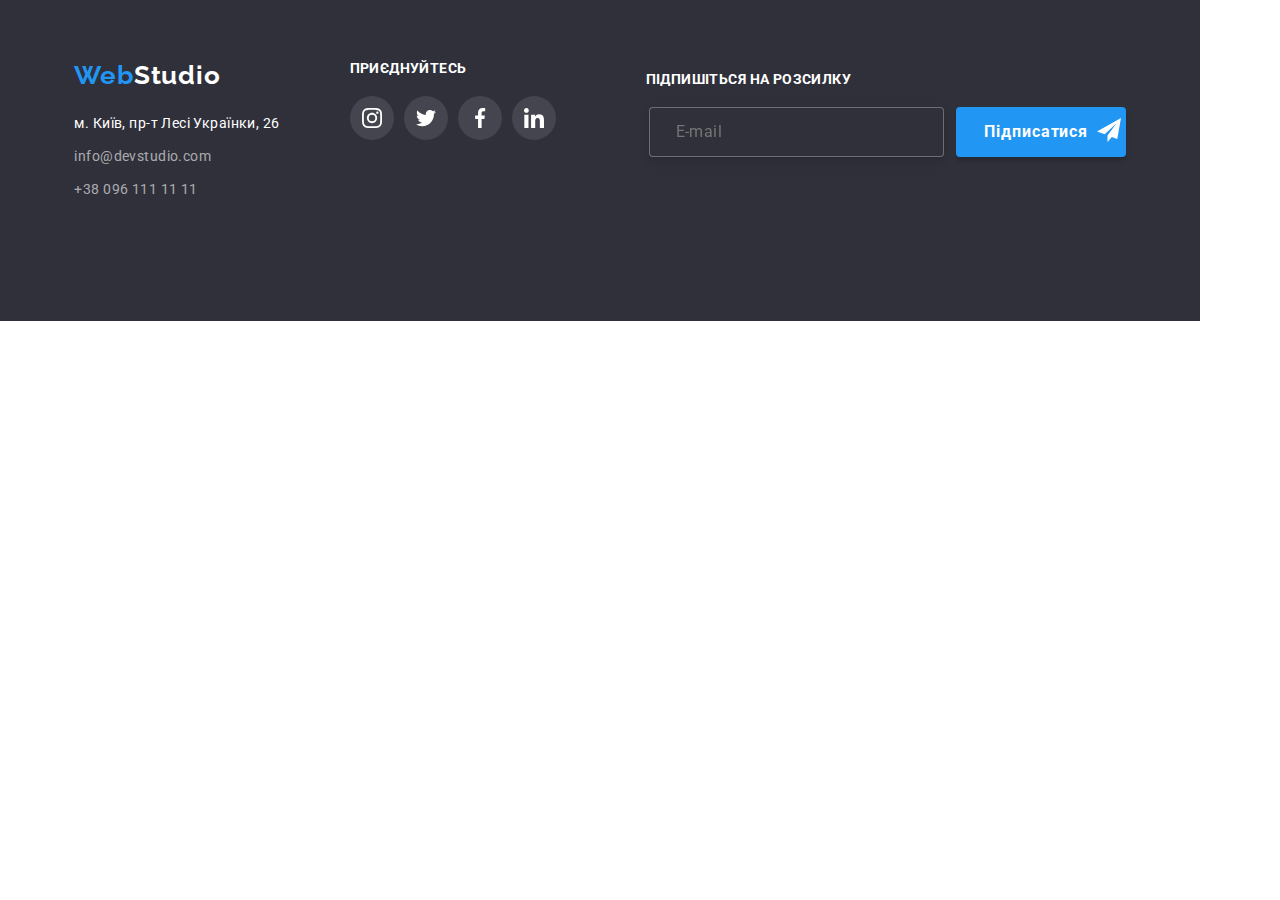
==== commit e5d5e587: "111022" ====
--- a/index.html
+++ b/index.html
@@ -20,7 +20,7 @@
     <link rel="stylesheet" href="./css/main.min.css" />
   </head>
   <body class="page">
-    <header>
+    <!-- <header>
       <div class="header contaner">
           <a class="logo" href=""> <span class="logo__txt">Web</span>Studio </a>
           <button class="header__button-menu" type="button" aria-controls="menu-contaner" data-menu-button>
@@ -66,7 +66,7 @@
         </div>
           
       </div>
-    </header>
+    </header> -->
     <!-- main -->
     <main>
       <!-- hero -->
@@ -178,7 +178,7 @@
         </div>
       </section> -->
 
-      <section class="our-projects section">
+      <!-- <section class="our-projects section">
         <div class="contaner">
           <h2 class="title-two-in">Чим ми займаємося</h2>
           <ul class="second-list list">
@@ -196,7 +196,7 @@
             </li>
           </ul>
         </div>
-      </section>
+      </section> -->
 
       <!-- <section class="our-team section">
         <div class="contaner">
@@ -502,11 +502,12 @@
             </li>
           </ul>
         </div>
-      </section>
-    </main> -->
-
-    <!-- <footer class="footer">
+      </section> -->
+    </main>
+
+    <footer class="footer">
       <div class="footer__box contaner">
+        <div class="footer__two-block">
         <div class="footer__box-address">
           <a class="footer__logo" href=""> <span class="footer__logo-txt">Web</span>Studio </a>
           <address class="footer__address">
@@ -577,6 +578,7 @@
             </li>
           </ul>
         </div>
+      </div>
 
         <div class="footer__form-box">
           <p class="footer__form-par">Підпишіться на розсилку</p>
@@ -591,7 +593,7 @@
           </form>
         </div>
       </div>
-    </footer> -->
+    </footer>
     <script src="./js/modal.js"></script>
     <script src="./js/menu.js"></script>
   </body>
--- a/css/main.min.css
+++ b/css/main.min.css
@@ -1 +1 @@
-.first-list__item{margin-bottom:30px}.first-list__item:before{display:block;content:"";height:120px;background-repeat:no-repeat;background-position:center;background-color:var(--btn-bg-cl);border-radius:4px;margin-bottom:30px}.icon-antenna::before{background-image:url(../images/first-icons/antenna\ 1.svg)}.icon-clock::before{background-image:url(../images/first-icons/clock\ 1.svg)}.icon-diagram::before{background-image:url(../images/first-icons/diagram\ 1.svg)}.icon-astronaut::before{background-image:url(../images/first-icons/astronaut\ 1.svg)}.title-three-in-benefits{text-align:center;font-weight:700;font-size:14px;line-height:16px;margin-bottom:10px;letter-spacing:.03em;color:var(--main-txt-cl)}.main-par-in-benefits{font-weight:400;font-size:14px;line-height:1.7142857143;letter-spacing:.03em;color:var(--par-txt-cl)}.our-team{background:var(--btn-bg-cl)}.our-team .our-team__icons{display:-webkit-box;display:-ms-flexbox;display:flex;gap:10px;-webkit-box-pack:center;-ms-flex-pack:center;justify-content:center}.our-team .our-team__socile-link{display:-webkit-box;display:-ms-flexbox;display:flex;position:relative;-webkit-box-align:center;-ms-flex-align:center;align-items:center;-webkit-box-pack:center;-ms-flex-pack:center;justify-content:center;width:44px;height:44px;color:var(--color-icon);border-radius:50%;-webkit-transition:background-color 250ms cubic-bezier(0.4, 0, 0.2, 1),color 250ms cubic-bezier(0.4, 0, 0.2, 1);transition:background-color 250ms cubic-bezier(0.4, 0, 0.2, 1),color 250ms cubic-bezier(0.4, 0, 0.2, 1);-webkit-transition-timing-function:var(--timing-function);transition-timing-function:var(--timing-function)}.our-team .our-team__socile-link:hover,.our-team .our-team__socile-link:focus{color:var(--other-color-wight);background-color:var(--hover-icon);-webkit-transition:background-color 250ms cubic-bezier(0.4, 0, 0.2, 1),color 250ms cubic-bezier(0.4, 0, 0.2, 1);transition:background-color 250ms cubic-bezier(0.4, 0, 0.2, 1),color 250ms cubic-bezier(0.4, 0, 0.2, 1)}.our-team .our-team__svg{fill:currentColor}.title-two-in{font-weight:700;font-size:36px;line-height:1.1666666667;margin-bottom:50px;text-align:center;letter-spacing:.03em;color:var(--main-txt-cl)}.third-list{display:-webkit-box;display:-ms-flexbox;display:flex;-webkit-box-orient:vertical;-webkit-box-direction:normal;-ms-flex-direction:column;flex-direction:column;gap:30px}.third-list__box{padding-top:30px;padding-bottom:30px}.title-three-in-our{font-weight:500;font-size:16px;line-height:1.1875;margin-bottom:10px;text-align:center;letter-spacing:.03em;color:var(--main-txt-cl)}.third-list-img{width:100%;margin-left:auto;margin-right:auto}.main-par-in-our{font-size:16px;line-height:1.1875;margin-bottom:16px;text-align:center;letter-spacing:.03em;color:var(--par-txt-cl)}.list-shadow{background-color:var(--other-color-wight);-webkit-box-shadow:0px 1px 3px rgba(0,0,0,.12),0px 1px 1px rgba(0,0,0,.14),0px 2px 1px rgba(0,0,0,.2);box-shadow:0px 1px 3px rgba(0,0,0,.12),0px 1px 1px rgba(0,0,0,.14),0px 2px 1px rgba(0,0,0,.2);border-radius:0px 0px 4px 4px}.customers__title{font-weight:700;font-size:36px;line-height:1.1666666667;margin-bottom:15px;text-align:center;letter-spacing:.03em;color:var(--main-txt-cl)}.customers__box{padding-left:0;padding-right:0}.customers__list{display:-webkit-box;display:-ms-flexbox;display:flex;-ms-flex-wrap:wrap;flex-wrap:wrap;-webkit-box-pack:center;-ms-flex-pack:center;justify-content:center}@media screen and (min-width: 480px){.customers-list-item{width:calc((100% - 60px)/2);margin:15px}}.customers__link{display:-webkit-box;display:-ms-flexbox;display:flex;-webkit-box-pack:center;-ms-flex-pack:center;justify-content:center;-webkit-box-align:center;-ms-flex-align:center;align-items:center;color:var(--color-icon);width:100%;height:92px;border:1px solid #afb1b8;border-radius:4px;-webkit-transition:border 250ms cubic-bezier(0.4, 0, 0.2, 1),color 250ms cubic-bezier(0.4, 0, 0.2, 1);transition:border 250ms cubic-bezier(0.4, 0, 0.2, 1),color 250ms cubic-bezier(0.4, 0, 0.2, 1)}.customers__link:hover,.customers__link:focus{color:var(--accent-bg-cl);border:1px solid var(--accent-bg-cl);-webkit-transition:border 250ms cubic-bezier(0.4, 0, 0.2, 1),color 250ms cubic-bezier(0.4, 0, 0.2, 1);transition:border 250ms cubic-bezier(0.4, 0, 0.2, 1),color 250ms cubic-bezier(0.4, 0, 0.2, 1)}.customers__logo{width:106px;height:60px;fill:currentColor}.footer{padding-top:60px;padding-bottom:60px;background-color:var(--other-bg-cl);color:var(--other-color-wight)}.footer__box{text-align:center}.footer__par-address .link{font-weight:400;font-size:14px;line-height:1.7142857143;letter-spacing:.03em;color:var(--other-color-wight)}.footer__link{text-decoration:none;font-weight:400;font-size:14px;line-height:1.7142857143;letter-spacing:.03em;color:rgba(255,255,255,.6)}.footer__address{font-style:normal;margin-bottom:60px}.footer__address .footer__par-address{font-style:normal;margin-bottom:9px}.footer__list-icons{display:-webkit-box;display:-ms-flexbox;display:flex;gap:10px;-webkit-box-pack:center;-ms-flex-pack:center;justify-content:center}.footer__box-social{-webkit-box-align:baseline;-ms-flex-align:baseline;align-items:baseline;margin-bottom:60px}.footer__par-social{display:block;font-style:normal;font-weight:700;font-size:14px;line-height:1.1428571429;letter-spacing:.03em;text-transform:uppercase;margin-bottom:20px;color:var(--other-color-wight)}.footer__link-icons{display:-webkit-box;display:-ms-flexbox;display:flex;-webkit-box-align:center;-ms-flex-align:center;align-items:center;-webkit-box-pack:center;-ms-flex-pack:center;justify-content:center;width:44px;height:44px;color:var(--other-color-wight);background-color:rgba(255,255,255,.1);border-radius:50%;-webkit-transition:background-color 250ms var(--timing-function),color 250ms var(--timing-function);transition:background-color 250ms var(--timing-function),color 250ms var(--timing-function)}.footer__social-icons{fill:currentColor}.footer__link-icons:hover,.footer__link-icons:active{color:var(--other-color-wight);background-color:var(--hover-icon);-webkit-transition:background-color 250ms var(--timing-function),color 250ms var(--timing-function);transition:background-color 250ms var(--timing-function),color 250ms var(--timing-function)}.footer__list .footer__list-item{margin-bottom:9px}.footer__list .footer__list-item:last-child{margin-bottom:0}.footer__form-par{display:block;font-style:normal;font-weight:700;font-size:14px;line-height:1.1428571429;letter-spacing:.03em;text-transform:uppercase;margin-bottom:20px;color:var(--other-color-wight)}.footer__logo-txt{color:var(--blue-txt-logo)}.footer__form{color:var(--other-color-wight)}.footer__form-block{position:relative}.footer__form-input{width:358px;height:50px;padding-left:10px;margin-bottom:20px;color:var(--btn-bg-cl);background-color:var(--other-bg-cl);border:1px solid rgba(255,255,255,.3);-webkit-filter:drop-shadow(0px 4px 4px rgba(0, 0, 0, 0.15));filter:drop-shadow(0px 4px 4px rgba(0, 0, 0, 0.15));border-radius:4px}.footer__form-input::-webkit-input-placeholder{font-style:normal;font-weight:400;font-size:16px;line-height:20px;padding-left:16px;-webkit-box-align:center;align-items:center;letter-spacing:.03em}.footer__form-input::-moz-placeholder{font-style:normal;font-weight:400;font-size:16px;line-height:20px;padding-left:16px;align-items:center;letter-spacing:.03em}.footer__form-input:-ms-input-placeholder{font-style:normal;font-weight:400;font-size:16px;line-height:20px;padding-left:16px;-ms-flex-align:center;align-items:center;letter-spacing:.03em}.footer__form-input::-ms-input-placeholder{font-style:normal;font-weight:400;font-size:16px;line-height:20px;padding-left:16px;-ms-flex-align:center;align-items:center;letter-spacing:.03em}.footer__form-input::placeholder{font-style:normal;font-weight:400;font-size:16px;line-height:20px;padding-left:16px;-webkit-box-align:center;-ms-flex-align:center;align-items:center;letter-spacing:.03em}.footer__form-block:focus-within .footer__form-input{-webkit-transition:outline-color 250ms cubic-bezier(0.4, 0, 0.2, 1);transition:outline-color 250ms cubic-bezier(0.4, 0, 0.2, 1)}.footer__form-button{width:200px;height:50px;background-color:var(--accent-bg-cl);-webkit-box-shadow:0px 4px 4px rgba(0,0,0,.15);box-shadow:0px 4px 4px rgba(0,0,0,.15);border-radius:4px;border:0;font-weight:700;font-size:16px;line-height:1.875;text-align:left;padding-left:28px;letter-spacing:.06em;color:currentColor}.footer__form-icon{display:inline-block;position:absolute;bottom:13px;right:155px;fill:currentColor}.footer__logo{display:block;font-family:"Raleway";text-decoration:none;font-size:26px;font-weight:700;line-height:1.1923076923;letter-spacing:.03em;margin-bottom:20px;color:var(--other-color-wight)}.footer__logo__logo-txt{color:var(--blue-txt-logo)}.header{position:relative;background-color:var(--other-color-wight);font-weight:500;line-height:1.1428571429;border-bottom:1px solid #ececec;min-width:480px;height:60px;padding:16px 15px;letter-spacing:.02em;color:var(--main-txt-cl)}.header__button-menu{position:absolute;display:-webkit-inline-box;display:-ms-inline-flexbox;display:inline-flex;top:10px;right:10px;padding:0;margin:0;border:0;background-color:rgba(0,0,0,0);z-index:3}@media screen and (min-width: 768px){.header__button-menu{display:none}}.header__button-menu .header__icon-dagger:hover{fill:var(--accent-txt-cl);-webkit-transition:fill 250ms cubic-bezier(0.4, 0, 0.2, 1);transition:fill 250ms cubic-bezier(0.4, 0, 0.2, 1)}.header__button-menu .header__icon-dagger{display:none}.header__button-menu.is-open .header__icon-dagger{display:block}.header__button-menu.is-open .header__icon-menu{display:none}@media screen and (min-width: 768px){.header{display:-webkit-box;display:-ms-flexbox;display:flex;-webkit-box-pack:center;-ms-flex-pack:center;justify-content:center;-webkit-box-align:center;-ms-flex-align:center;align-items:center}}.mobile-menu{background-color:var(--other-color-wight)}@media screen and (max-width: 767px){.mobile-menu{padding-top:48px;padding-bottom:48px;padding-left:40px;display:none;position:absolute;-webkit-box-orient:vertical;-webkit-box-direction:normal;-ms-flex-direction:column;flex-direction:column;top:0;left:0;width:480px;height:796px;z-index:2}.mobile-menu.is-open{display:block}.mobile-menu__socile-list{display:-webkit-box;display:-ms-flexbox;display:flex}.mobile-menu__socile-link{text-decoration:none;font-weight:500;font-size:18px;line-height:1.2222222222;letter-spacing:.02em;color:var(--blue-txt-logo);position:relative;-webkit-transition:color 250ms cubic-bezier(0.4, 0, 0.2, 1);transition:color 250ms cubic-bezier(0.4, 0, 0.2, 1)}.mobile-menu__socile-list .mobile-menu__socile-item::after{content:"";width:22px;height:0px;left:315px;top:726px;margin-left:10px;margin-right:10px;border:1px solid rgba(33,33,33,.2)}.mobile-menu__socile-list .mobile-menu__socile-item:last-child::after{display:none}}@media screen and (min-width: 768px){.mobile-menu{display:-webkit-box;display:-ms-flexbox;display:flex}.mobile-menu__socile-list{display:none}}.navigation{background-color:var(--other-color-wight)}.navigation__list{display:-webkit-box;display:-ms-flexbox;display:flex}.navigation__item .link:hover{color:var(--accent-txt-cl);-webkit-transition:color 250ms cubic-bezier(0.4, 0, 0.2, 1);transition:color 250ms cubic-bezier(0.4, 0, 0.2, 1)}@media screen and (max-width: 767px){.navigation{padding-top:48px;padding-bottom:48px;padding-left:40px}.navigation__list{-webkit-box-orient:vertical;-webkit-box-direction:normal;-ms-flex-direction:column;flex-direction:column;-webkit-box-align:stretch;-ms-flex-align:stretch;align-items:stretch}.navigation__list .navigation__item{font-weight:500;font-size:40px;line-height:1.175;letter-spacing:.02em;margin-bottom:32px}.navigation__list .link{display:inline-block;color:var(--main-txt-cl)}.navigation__list .navigation__item:last-child{margin-bottom:302px}}@media screen and (min-width: 768px){.navigation__list{-webkit-box-orient:horizontal;-webkit-box-direction:normal;-ms-flex-direction:row;flex-direction:row;position:relative}.navigation__list .navigation__item{margin-right:50px;margin-left:auto}.navigation__list .link{display:block;padding-top:32px;padding-bottom:32px}}.group{display:-webkit-box;display:-ms-flexbox;display:flex}.group>.group__link{font-style:normal;font-weight:500;color:var(--par-txt-cl)}.group__link{text-decoration:none;color:var(--main-txt-cl);position:relative;-webkit-transition:color 250ms cubic-bezier(0.4, 0, 0.2, 1);transition:color 250ms cubic-bezier(0.4, 0, 0.2, 1)}.group__link:hover,.group__link:focus{color:var(--accent-txt-cl);-webkit-transition:color 250ms cubic-bezier(0.4, 0, 0.2, 1);transition:color 250ms cubic-bezier(0.4, 0, 0.2, 1)}.group__link-icon{fill:currentColor;margin-right:10px}@media screen and (max-width: 767px){.group{-webkit-box-orient:vertical;-webkit-box-direction:reverse;-ms-flex-direction:column-reverse;flex-direction:column-reverse}.group>.group__link{font-size:24px;line-height:1.1666666667;letter-spacing:.02em;margin-bottom:64px}.group .group__link:last-child{text-decoration:none;font-style:normal;font-weight:500;font-size:34px;line-height:1.1764705882;-webkit-box-align:center;-ms-flex-align:center;align-items:center;margin-bottom:32px;letter-spacing:.02em;color:var(--accent-txt-cl)}.group__link-icon{display:none}.group__link-icon{display:none}}@media screen and (min-width: 768px){.group{-webkit-box-orient:vertical;-webkit-box-direction:normal;-ms-flex-direction:column;flex-direction:column;-webkit-box-pack:center;-ms-flex-pack:center;justify-content:center}.group>.group__link{display:-webkit-box;display:-ms-flexbox;display:flex;text-decoration:none;font-size:12px;line-height:1.1666666667;-webkit-box-align:center;-ms-flex-align:center;align-items:center;letter-spacing:.02em;color:var(--par-txt-cl)}}.logo{font-family:"Raleway";text-decoration:none;font-size:26px;font-weight:700;line-height:1.1923076923;margin-right:87px;letter-spacing:.03em;color:var(--black-txt-logo)}.logo__txt{color:var(--blue-txt-logo)}@media screen and (min-width: 1200px){.logo{margin-right:93px}}@media screen and (min-width: 768px){.current:after{content:"";display:block;position:absolute;left:0;bottom:-1px;width:100%;height:4px;border-radius:2px;background-color:var(--accent-bg-cl);opacity:1}.link.current{color:var(--accent-bg-cl)}}.link:hover,.link:focus{color:var(--accent-txt-cl);-webkit-transition:color 250ms cubic-bezier(0.4, 0, 0.2, 1);transition:color 250ms cubic-bezier(0.4, 0, 0.2, 1)}.hero{position:relative;text-align:center;max-width:1600px;max-height:600px;background-image:-webkit-gradient(linear, left top, right top, from(rgba(47, 48, 58, 0.4)), to(rgba(47, 48, 58, 0.4))),url(../images/block4/Hero.jpg);background-image:linear-gradient(to right, rgba(47, 48, 58, 0.4), rgba(47, 48, 58, 0.4)),url(../images/block4/Hero.jpg);background-repeat:no-repeat;background-position:center;background-size:cover;background-color:var(--other-bg-cl);padding-top:118px;padding-bottom:118px;margin-left:auto;margin-right:auto}.hero__title{display:block;width:360px;margin-left:auto;margin-right:auto;margin-bottom:30px;padding:0;font-style:normal;font-weight:900;font-size:26px;line-height:1.6153846154;text-align:center;letter-spacing:.06em;text-transform:uppercase;color:var(--other-color-wight)}@media screen and (min-width: 1600px){.hero__title{font-size:44px;line-height:1.3636363636}}.hero__btn{background:var(--accent-bg-cl);-webkit-box-shadow:0px 4px 4px rgba(0,0,0,.15);box-shadow:0px 4px 4px rgba(0,0,0,.15);border-radius:4px;border:0;font-style:normal;font-weight:700;font-size:16px;line-height:1.875;padding:10px 32px;letter-spacing:.06em;color:var(--other-color-wight)}.modal{position:relative;margin-top:93px;margin-left:auto;margin-right:auto;width:450px;height:609px;background:var(--other-color-wight);-webkit-box-shadow:0px 1px 3px rgba(0,0,0,.12),0px 1px 1px rgba(0,0,0,.14),0px 2px 1px rgba(0,0,0,.2);box-shadow:0px 1px 3px rgba(0,0,0,.12),0px 1px 1px rgba(0,0,0,.14),0px 2px 1px rgba(0,0,0,.2);border-radius:4px;-webkit-transition:-webkit-transform 250ms cubic-bezier(0.4, 0, 0.2, 1);transition:-webkit-transform 250ms cubic-bezier(0.4, 0, 0.2, 1);transition:transform 250ms cubic-bezier(0.4, 0, 0.2, 1);transition:transform 250ms cubic-bezier(0.4, 0, 0.2, 1), -webkit-transform 250ms cubic-bezier(0.4, 0, 0.2, 1)}.modal__btn{position:absolute;right:8px;top:8px;width:30px;height:30px;-webkit-transform:position -50% -50%;transform:position -50% -50%;border-radius:50%;border:1px solid rgba(0,0,0,.1);cursor:pointer;background-color:rgba(0,0,0,0);-webkit-transition:fill 250ms cubic-bezier(0.4, 0, 0.2, 1);transition:fill 250ms cubic-bezier(0.4, 0, 0.2, 1)}.modal:hover .modal__path{fill:var(--accent-bg-cl);-webkit-transition:fill 250ms cubic-bezier(0.4, 0, 0.2, 1);transition:fill 250ms cubic-bezier(0.4, 0, 0.2, 1)}.modal__svg{position:absolute;left:50%;top:50%;-webkit-transform:translate(-50%, -50%) scale(1);transform:translate(-50%, -50%) scale(1);-webkit-transition:fill 250ms cubic-bezier(0.4, 0, 0.2, 1);transition:fill 250ms cubic-bezier(0.4, 0, 0.2, 1)}.modal__path{-webkit-transition:fill 250ms cubic-bezier(0.4, 0, 0.2, 1);transition:fill 250ms cubic-bezier(0.4, 0, 0.2, 1)}.modal__btn:hover .modal__path{fill:var(--accent-bg-cl);-webkit-transition:fill 250ms cubic-bezier(0.4, 0, 0.2, 1);transition:fill 250ms cubic-bezier(0.4, 0, 0.2, 1)}@media screen and (min-width: 768px){.modal{position:absolute;top:50%;left:50%;-webkit-transform:translate(-50%, -50%) scale(1);transform:translate(-50%, -50%) scale(1);-webkit-transition:-webkit-transform 250ms cubic-bezier(0.4, 0, 0.2, 1);transition:-webkit-transform 250ms cubic-bezier(0.4, 0, 0.2, 1);transition:transform 250ms cubic-bezier(0.4, 0, 0.2, 1);transition:transform 250ms cubic-bezier(0.4, 0, 0.2, 1), -webkit-transform 250ms cubic-bezier(0.4, 0, 0.2, 1)}}@media screen and (min-width: 1200px){.modal{width:528px;height:581px}}.modal-form{padding:10px 40px}.modal-form__title{font-style:normal;font-weight:700;font-size:20px;line-height:30px;text-align:center;letter-spacing:.03em;color:var(--main-txt-cl)}.modal-form__input{width:370px;height:40px;padding-left:42px;border:1px solid rgba(33,33,33,.2);border-radius:4px;-webkit-transition:outline-color 250ms cubic-bezier(0.4, 0, 0.2, 1);transition:outline-color 250ms cubic-bezier(0.4, 0, 0.2, 1)}.modal-form__field{display:-webkit-box;display:-ms-flexbox;display:flex;position:relative;-webkit-box-orient:vertical;-webkit-box-direction:normal;-ms-flex-direction:column;flex-direction:column;text-align:left;margin-bottom:10px;outline-color:rgba(0,0,0,0)}.modal-form__icon{position:absolute;top:50%;left:12px;-webkit-transition:fill 250ms cubic-bezier(0.4, 0, 0.2, 1);transition:fill 250ms cubic-bezier(0.4, 0, 0.2, 1)}.modal-form__field:focus-within .modal-form___input{outline-color:#2196f3;-webkit-transition:outline-color 250ms cubic-bezier(0.4, 0, 0.2, 1);transition:outline-color 250ms cubic-bezier(0.4, 0, 0.2, 1)}.modal-form__field:focus-within .modal-form__icon{fill:#2196f3;-webkit-transition:fill 250ms cubic-bezier(0.4, 0, 0.2, 1);transition:fill 250ms cubic-bezier(0.4, 0, 0.2, 1)}.modal-form__field:focus-within .modal-form__comment{outline-color:#2196f3;-webkit-transition:outline-color 250ms cubic-bezier(0.4, 0, 0.2, 1);transition:outline-color 250ms cubic-bezier(0.4, 0, 0.2, 1)}.modal-form__field textarea::-webkit-input-placeholder{font-style:normal;font-weight:400;font-size:12px;line-height:14px;letter-spacing:.01em;color:rgba(117,117,117,.5)}.modal-form__field textarea::-moz-placeholder{font-style:normal;font-weight:400;font-size:12px;line-height:14px;letter-spacing:.01em;color:rgba(117,117,117,.5)}.modal-form__field textarea:-ms-input-placeholder{font-style:normal;font-weight:400;font-size:12px;line-height:14px;letter-spacing:.01em;color:rgba(117,117,117,.5)}.modal-form__field textarea::-ms-input-placeholder{font-style:normal;font-weight:400;font-size:12px;line-height:14px;letter-spacing:.01em;color:rgba(117,117,117,.5)}.modal-form__field textarea::placeholder{font-style:normal;font-weight:400;font-size:12px;line-height:14px;letter-spacing:.01em;color:rgba(117,117,117,.5)}.modal-form__checkbox{display:-webkit-box;display:-ms-flexbox;display:flex;-webkit-box-pack:center;-ms-flex-pack:center;justify-content:center;-webkit-box-align:center;-ms-flex-align:center;align-items:center;margin-bottom:30px}.modal-form__lable{margin-bottom:4px;font-style:normal;font-weight:400;font-size:12px;line-height:14px;letter-spacing:.01em;color:var(--par-txt-cl)}.modal-form__checkbox-lable{display:-webkit-box;display:-ms-flexbox;display:flex;color:var(--par-txt-cl)}.modal-form__checkbox-icon{content:"";display:inline-block;width:16px;height:15px;margin-right:8px;border:2px solid #000;border-radius:2px}.modal-form__lable-link{font-style:normal;font-weight:400;font-size:12px;line-height:14px;margin-left:4px;letter-spacing:.03em;color:var(--accent-txt-cl)}.modal-form__checkbox-txt{font-style:normal;font-weight:400;font-size:12px;line-height:14px;letter-spacing:.03em}.modal-form__comment{width:370px;height:120px;padding:12px 16px;resize:none;border:1px solid rgba(33,33,33,.2);border-radius:4px;margin-bottom:20px;outline-color:rgba(0,0,0,0)}.modal-form__btn{display:-webkit-box;display:-ms-flexbox;display:flex;-webkit-box-pack:center;-ms-flex-pack:center;justify-content:center;-webkit-box-align:center;-ms-flex-align:center;align-items:center;width:200px;height:50px;margin-left:auto;margin-right:auto;font-style:normal;font-weight:700;font-size:16px;letter-spacing:.06em;color:var(--btn-bg-cl);border:0;background:var(--accent-bg-cl);-webkit-box-shadow:0px 4px 4px rgba(0,0,0,.15);box-shadow:0px 4px 4px rgba(0,0,0,.15);border-radius:4px}.checkbox:checked+.modal-form__checkbox-icon{background-image:url(../images/Vector.svg);background-origin:border-box;border:0;border-radius:2px}.checkbox{-webkit-appearance:none;-moz-appearance:none;appearance:none}.modal__btn{position:absolute;right:8px;top:8px;width:30px;height:30px;-webkit-transform:position -50% -50%;transform:position -50% -50%;border-radius:50%;border:1px solid rgba(0,0,0,.1);cursor:pointer;background-color:rgba(0,0,0,0);-webkit-transition:fill 250ms cubic-bezier(0.4, 0, 0.2, 1);transition:fill 250ms cubic-bezier(0.4, 0, 0.2, 1)}.modal__btn:hover .modal__btn__path{fill:var(--accent-bg-cl);-webkit-transition:fill 250ms cubic-bezier(0.4, 0, 0.2, 1);transition:fill 250ms cubic-bezier(0.4, 0, 0.2, 1)}.backdrop{position:fixed;left:0;top:0;z-index:1;width:100%;height:100%;background:rgba(0,0,0,.2);-webkit-transition:opacity 250ms cubic-bezier(0.4, 0, 0.2, 1);transition:opacity 250ms cubic-bezier(0.4, 0, 0.2, 1);overflow-y:scroll}.backdrop.is-hidden{opacity:0;pointer-events:none}.backdrop.is-hidden .modal{-webkit-transform:translate(-50%, -50%) scale(1.3);transform:translate(-50%, -50%) scale(1.3)}@media screen and (max-width: 1199px){.our-projects{display:none}}@media screen and (min-width: 1200px){.our-projects{display:block;padding-top:0}.our-projects__item{display:-webkit-box;display:-ms-flexbox;display:flex;position:relative;-webkit-box-orient:vertical;-webkit-box-direction:normal;-ms-flex-direction:column;flex-direction:column;-webkit-box-pack:center;-ms-flex-pack:center;justify-content:center;-webkit-box-align:center;-ms-flex-align:center;align-items:center}.our-projects__par{display:block;position:absolute;text-transform:uppercase;text-align:center;padding-top:27px;bottom:0;text-decoration:none;width:100%;height:70px;color:var(--other-color-wight);background-color:rgba(47,48,58,.8)}}.our-projects .second-list{display:-webkit-box;display:-ms-flexbox;display:flex;gap:30px}.our-projects .title-two-in{font-weight:700;font-size:36px;line-height:1.1666666667;margin-bottom:50px;text-align:center;letter-spacing:.03em;color:var(--main-txt-cl)}:root{--main-font: "Roboto", sans-serif;--main-txt-cl: #212121;--par-txt-cl: #757575;--light-txt-cl: #ffffff;--accent-txt-cl: #2196F3;--black-txt-logo: #000000;--blue-txt-logo: #2196F3;--active-txt: #2196F3;--accent-bg-cl: #2196F3;--other-bg-cl: #2F303A;--btn-bg-cl: #F5F4FA;--icons-bg-cl: #F5F5F5;--other-color-wight: #FFFFFF;--color-icon: #AFB1B8;--hover-icon: #2196F3;--timing-function: cubic-bezier(0.4, 0, 0.2, 1)}.visually-hidden{position:absolute;width:1px;height:1px;margin:-1px;border:0;padding:0;white-space:nowrap;-webkit-clip-path:inset(100%);clip-path:inset(100%);clip:rect(0 0 0 0);overflow:hidden}h1,h2,h3,h4,h5,h6,p{margin:0}*,*::before,*::after{-webkit-box-sizing:inherit;box-sizing:inherit}img{display:block}.link{text-decoration:none;color:var(--main-txt-cl);position:relative;-webkit-transition:color 250ms cubic-bezier(0.4, 0, 0.2, 1);transition:color 250ms cubic-bezier(0.4, 0, 0.2, 1)}.list{list-style:none;padding:0;margin:0}html{-webkit-box-sizing:border-box;box-sizing:border-box}.page{position:relative;font-family:var(--main-font);font-size:14px;color:var(--main-txt-cl);letter-spacing:.03em}@media screen and (min-width: 480px){.page{width:480px}}@media screen and (min-width: 768px){.page{width:768px}}@media screen and (min-width: 1200px){.page{width:1200px}}.section{padding-top:94px;padding-bottom:94px}.contaner{margin-left:auto;margin-right:auto;padding-left:15px;padding-right:15px}/*# sourceMappingURL=main.min.css.map */+.first-list__item{margin-bottom:30px}.first-list__item:before{display:block;content:"";height:120px;background-repeat:no-repeat;background-position:center;background-color:var(--btn-bg-cl);border-radius:4px;margin-right:15px;margin-bottom:30px;margin-left:15px}@media screen and (min-width: 768px){.first-list{display:-webkit-box;display:-ms-flexbox;display:flex;-ms-flex-wrap:wrap;flex-wrap:wrap;-webkit-box-pack:center;-ms-flex-pack:center;justify-content:center}}@media screen and (min-width: 1200px){.first-list{-ms-flex-wrap:nowrap;flex-wrap:nowrap}}@media screen and (min-width: 768px){.first-list__item{width:354px;margin:15px}}@media screen and (min-width: 1200px){.first-list__item{width:270px;margin:15px}}.icon-antenna::before{background-image:url(../images/first-icons/antenna\ 1.svg)}.icon-clock::before{background-image:url(../images/first-icons/clock\ 1.svg)}.icon-diagram::before{background-image:url(../images/first-icons/diagram\ 1.svg)}.icon-astronaut::before{background-image:url(../images/first-icons/astronaut\ 1.svg)}.title-three-in-benefits{text-align:center;font-weight:700;font-size:14px;line-height:16px;margin-bottom:10px;letter-spacing:.03em;color:var(--main-txt-cl)}.main-par-in-benefits{font-weight:400;font-size:14px;line-height:1.7142857143;letter-spacing:.03em;color:var(--par-txt-cl)}.our-team{background:var(--btn-bg-cl)}.our-team .our-team__icons{display:-webkit-box;display:-ms-flexbox;display:flex;gap:10px;-webkit-box-pack:center;-ms-flex-pack:center;justify-content:center}.our-team .our-team__socile-link{display:-webkit-box;display:-ms-flexbox;display:flex;position:relative;-webkit-box-align:center;-ms-flex-align:center;align-items:center;-webkit-box-pack:center;-ms-flex-pack:center;justify-content:center;width:44px;height:44px;color:var(--color-icon);border-radius:50%;-webkit-transition:background-color 250ms cubic-bezier(0.4, 0, 0.2, 1),color 250ms cubic-bezier(0.4, 0, 0.2, 1);transition:background-color 250ms cubic-bezier(0.4, 0, 0.2, 1),color 250ms cubic-bezier(0.4, 0, 0.2, 1);-webkit-transition-timing-function:var(--timing-function);transition-timing-function:var(--timing-function)}.our-team .our-team__socile-link:hover,.our-team .our-team__socile-link:focus{color:var(--other-color-wight);background-color:var(--hover-icon);-webkit-transition:background-color 250ms cubic-bezier(0.4, 0, 0.2, 1),color 250ms cubic-bezier(0.4, 0, 0.2, 1);transition:background-color 250ms cubic-bezier(0.4, 0, 0.2, 1),color 250ms cubic-bezier(0.4, 0, 0.2, 1)}.our-team .our-team__svg{fill:currentColor}.title-two-in{font-weight:700;font-size:36px;line-height:1.1666666667;margin-bottom:50px;text-align:center;letter-spacing:.03em;color:var(--main-txt-cl)}.third-list{display:-webkit-box;display:-ms-flexbox;display:flex;-webkit-box-orient:vertical;-webkit-box-direction:normal;-ms-flex-direction:column;flex-direction:column;gap:30px}.third-list__box{padding-top:30px;padding-bottom:30px}.title-three-in-our{font-weight:500;font-size:16px;line-height:1.1875;margin-bottom:10px;text-align:center;letter-spacing:.03em;color:var(--main-txt-cl)}.third-list-img{width:100%;margin-left:auto;margin-right:auto}.main-par-in-our{font-size:16px;line-height:1.1875;margin-bottom:16px;text-align:center;letter-spacing:.03em;color:var(--par-txt-cl)}.list-shadow{background-color:var(--other-color-wight);-webkit-box-shadow:0px 1px 3px rgba(0,0,0,.12),0px 1px 1px rgba(0,0,0,.14),0px 2px 1px rgba(0,0,0,.2);box-shadow:0px 1px 3px rgba(0,0,0,.12),0px 1px 1px rgba(0,0,0,.14),0px 2px 1px rgba(0,0,0,.2);border-radius:0px 0px 4px 4px}.customers__title{font-weight:700;font-size:28px;line-height:1.1785714286;margin-bottom:15px;text-align:center;letter-spacing:.03em;color:var(--main-txt-cl)}@media screen and (min-width: 1200px){.customers__title{font-size:36px;line-height:1.1666666667}}.customers__box{padding-left:0;padding-right:0}.customers__list{display:-webkit-box;display:-ms-flexbox;display:flex;-ms-flex-wrap:wrap;flex-wrap:wrap;-webkit-box-pack:center;-ms-flex-pack:center;justify-content:center}@media screen and (min-width: 480px){.customers-list-item{width:calc((100% - 60px)/2);margin:15px}}@media screen and (min-width: 768px){.customers-list-item{width:226px;margin:15px}}@media screen and (min-width: 1200px){.customers-list-item{-ms-flex-wrap:nowrap;flex-wrap:nowrap;width:170px;margin:15px}}.customers__link{display:-webkit-box;display:-ms-flexbox;display:flex;-webkit-box-pack:center;-ms-flex-pack:center;justify-content:center;-webkit-box-align:center;-ms-flex-align:center;align-items:center;color:var(--color-icon);width:100%;height:92px;border:1px solid #afb1b8;border-radius:4px;-webkit-transition:border 250ms cubic-bezier(0.4, 0, 0.2, 1),color 250ms cubic-bezier(0.4, 0, 0.2, 1);transition:border 250ms cubic-bezier(0.4, 0, 0.2, 1),color 250ms cubic-bezier(0.4, 0, 0.2, 1)}.customers__link:hover,.customers__link:focus{color:var(--accent-bg-cl);border:1px solid var(--accent-bg-cl);-webkit-transition:border 250ms cubic-bezier(0.4, 0, 0.2, 1),color 250ms cubic-bezier(0.4, 0, 0.2, 1);transition:border 250ms cubic-bezier(0.4, 0, 0.2, 1),color 250ms cubic-bezier(0.4, 0, 0.2, 1)}.customers__logo{width:106px;height:60px;fill:currentColor}.footer{padding-top:60px;padding-bottom:60px;background-color:var(--other-bg-cl);color:var(--other-color-wight)}@media screen and (min-width: 1200px){.footer{display:-webkit-box;display:-ms-flexbox;display:flex;-webkit-box-pack:center;-ms-flex-pack:center;justify-content:center;-webkit-box-align:center;-ms-flex-align:center;align-items:center}}.footer__box{text-align:center}@media screen and (min-width: 1200px){.footer__box{display:-webkit-box;display:-ms-flexbox;display:flex;-webkit-box-align:baseline;-ms-flex-align:baseline;align-items:baseline}}@media screen and (min-width: 768px){.footer__two-block{display:-webkit-box;display:-ms-flexbox;display:flex;-ms-flex-pack:distribute;justify-content:space-around}}@media screen and (min-width: 1200px){.footer__two-block{-webkit-box-pack:end;-ms-flex-pack:end;justify-content:end}}@media screen and (min-width: 1200px){.footer__box-address{text-align:start;margin-right:70px}}.footer__par-address .link{font-weight:400;font-size:14px;line-height:1.7142857143;letter-spacing:.03em;color:var(--other-color-wight)}.footer__link{text-decoration:none;font-weight:400;font-size:14px;line-height:1.7142857143;letter-spacing:.03em;color:rgba(255,255,255,.6)}.footer__address{font-style:normal;margin-bottom:60px}.footer__address .footer__par-address{font-style:normal;margin-bottom:9px}.footer__list-icons{display:-webkit-box;display:-ms-flexbox;display:flex;gap:10px;-webkit-box-pack:center;-ms-flex-pack:center;justify-content:center}.footer__box-social{-webkit-box-align:baseline;-ms-flex-align:baseline;align-items:baseline;margin-bottom:60px}@media screen and (min-width: 1200px){.footer__box-social{text-align:start}}.footer__par-social{display:block;font-style:normal;font-weight:700;font-size:14px;line-height:1.1428571429;letter-spacing:.03em;text-transform:uppercase;margin-bottom:20px;color:var(--other-color-wight)}.footer__link-icons{display:-webkit-box;display:-ms-flexbox;display:flex;-webkit-box-align:center;-ms-flex-align:center;align-items:center;-webkit-box-pack:center;-ms-flex-pack:center;justify-content:center;width:44px;height:44px;color:var(--other-color-wight);background-color:rgba(255,255,255,.1);border-radius:50%;-webkit-transition:background-color 250ms var(--timing-function),color 250ms var(--timing-function);transition:background-color 250ms var(--timing-function),color 250ms var(--timing-function)}.footer__social-icons{fill:currentColor}.footer__link-icons:hover,.footer__link-icons:active{color:var(--other-color-wight);background-color:var(--hover-icon);-webkit-transition:background-color 250ms var(--timing-function),color 250ms var(--timing-function);transition:background-color 250ms var(--timing-function),color 250ms var(--timing-function)}.footer__list .footer__list-item{margin-bottom:9px}.footer__list .footer__list-item:last-child{margin-bottom:0}@media screen and (min-width: 1200px){.footer__form-box{display:-webkit-box;display:-ms-flexbox;display:flex;-webkit-box-orient:vertical;-webkit-box-direction:normal;-ms-flex-direction:column;flex-direction:column;text-align:start;width:570px;height:86}}.footer__form-par{display:block;font-style:normal;font-weight:700;font-size:14px;line-height:1.1428571429;letter-spacing:.03em;text-transform:uppercase;margin-bottom:20px;color:var(--other-color-wight)}@media screen and (min-width: 1200px){.footer__form-par{margin-left:90px}}.footer__logo-txt{color:var(--blue-txt-logo)}.footer__form{color:var(--other-color-wight)}.footer__form-block{position:relative}@media screen and (min-width: 768px){.footer__form-block{display:-webkit-box;display:-ms-flexbox;display:flex;-webkit-box-orient:vertical;-webkit-box-direction:normal;-ms-flex-direction:column;flex-direction:column;-webkit-box-pack:center;-ms-flex-pack:center;justify-content:center;-webkit-box-align:center;-ms-flex-align:center;align-items:center}}@media screen and (min-width: 1200px){.footer__form-block{-webkit-box-orient:horizontal;-webkit-box-direction:normal;-ms-flex-direction:row;flex-direction:row;margin-left:93px}}.footer__form-input{width:358px;height:50px;padding-left:10px;margin-bottom:20px;color:var(--btn-bg-cl);background-color:var(--other-bg-cl);border:1px solid rgba(255,255,255,.3);-webkit-filter:drop-shadow(0px 4px 4px rgba(0, 0, 0, 0.15));filter:drop-shadow(0px 4px 4px rgba(0, 0, 0, 0.15));border-radius:4px}@media screen and (min-width: 768px){.footer__form-input{width:450px}}@media screen and (min-width: 1200px){.footer__form-input{width:358px;margin-right:12px}}.footer__form-input::-webkit-input-placeholder{font-style:normal;font-weight:400;font-size:16px;line-height:20px;padding-left:16px;-webkit-box-align:center;align-items:center;letter-spacing:.03em}.footer__form-input::-moz-placeholder{font-style:normal;font-weight:400;font-size:16px;line-height:20px;padding-left:16px;align-items:center;letter-spacing:.03em}.footer__form-input:-ms-input-placeholder{font-style:normal;font-weight:400;font-size:16px;line-height:20px;padding-left:16px;-ms-flex-align:center;align-items:center;letter-spacing:.03em}.footer__form-input::-ms-input-placeholder{font-style:normal;font-weight:400;font-size:16px;line-height:20px;padding-left:16px;-ms-flex-align:center;align-items:center;letter-spacing:.03em}.footer__form-input::placeholder{font-style:normal;font-weight:400;font-size:16px;line-height:20px;padding-left:16px;-webkit-box-align:center;-ms-flex-align:center;align-items:center;letter-spacing:.03em}.footer__form-block:focus-within .footer__form-input{-webkit-transition:outline-color 250ms cubic-bezier(0.4, 0, 0.2, 1);transition:outline-color 250ms cubic-bezier(0.4, 0, 0.2, 1)}.footer__form-button{width:200px;height:50px;background-color:var(--accent-bg-cl);-webkit-box-shadow:0px 4px 4px rgba(0,0,0,.15);box-shadow:0px 4px 4px rgba(0,0,0,.15);border-radius:4px;border:0;font-weight:700;font-size:16px;line-height:1.875;text-align:left;padding-left:28px;letter-spacing:.06em;margin-bottom:20px;color:currentColor}.footer__form-icon{display:inline-block;position:absolute;right:155px;bottom:13px;fill:currentColor}@media screen and (min-width: 768px){.footer__form-icon{right:310px;bottom:10px}}@media screen and (min-width: 1200px){.footer__form-icon{right:5px;bottom:35px}}.footer__logo{display:block;font-family:"Raleway";text-decoration:none;font-size:26px;font-weight:700;line-height:1.1923076923;letter-spacing:.03em;margin-bottom:20px;color:var(--other-color-wight)}.footer__logo__logo-txt{color:var(--blue-txt-logo)}.header{position:relative;background-color:var(--other-color-wight);font-weight:500;line-height:1.1428571429;border-bottom:1px solid #ececec;min-width:480px;height:60px;padding:16px 15px;letter-spacing:.02em;color:var(--main-txt-cl)}.header__button-menu{position:absolute;display:-webkit-inline-box;display:-ms-inline-flexbox;display:inline-flex;top:10px;right:10px;padding:0;margin:0;border:0;background-color:rgba(0,0,0,0);z-index:3}@media screen and (min-width: 768px){.header__button-menu{display:none}}.header__button-menu .header__icon-dagger:hover{fill:var(--accent-txt-cl);-webkit-transition:fill 250ms cubic-bezier(0.4, 0, 0.2, 1);transition:fill 250ms cubic-bezier(0.4, 0, 0.2, 1)}.header__button-menu .header__icon-dagger{display:none}.header__button-menu.is-open .header__icon-dagger{display:block}.header__button-menu.is-open .header__icon-menu{display:none}@media screen and (min-width: 768px){.header{display:-webkit-box;display:-ms-flexbox;display:flex;-webkit-box-pack:center;-ms-flex-pack:center;justify-content:center;-webkit-box-align:center;-ms-flex-align:center;align-items:center}}.mobile-menu{background-color:var(--other-color-wight)}@media screen and (max-width: 767px){.mobile-menu{padding-top:48px;padding-bottom:48px;padding-left:40px;display:none;position:absolute;-webkit-box-orient:vertical;-webkit-box-direction:normal;-ms-flex-direction:column;flex-direction:column;top:0;left:0;width:480px;height:796px;z-index:2}.mobile-menu.is-open{display:block}.mobile-menu__socile-list{display:-webkit-box;display:-ms-flexbox;display:flex}.mobile-menu__socile-link{text-decoration:none;font-weight:500;font-size:18px;line-height:1.2222222222;letter-spacing:.02em;color:var(--blue-txt-logo);position:relative;-webkit-transition:color 250ms cubic-bezier(0.4, 0, 0.2, 1);transition:color 250ms cubic-bezier(0.4, 0, 0.2, 1)}.mobile-menu__socile-list .mobile-menu__socile-item::after{content:"";width:22px;height:0px;left:315px;top:726px;margin-left:10px;margin-right:10px;border:1px solid rgba(33,33,33,.2)}.mobile-menu__socile-list .mobile-menu__socile-item:last-child::after{display:none}}@media screen and (min-width: 768px){.mobile-menu{display:-webkit-box;display:-ms-flexbox;display:flex}.mobile-menu__socile-list{display:none}}.navigation{background-color:var(--other-color-wight)}.navigation__list{display:-webkit-box;display:-ms-flexbox;display:flex}.navigation__item .link:hover{color:var(--accent-txt-cl);-webkit-transition:color 250ms cubic-bezier(0.4, 0, 0.2, 1);transition:color 250ms cubic-bezier(0.4, 0, 0.2, 1)}@media screen and (max-width: 767px){.navigation{padding-top:48px;padding-bottom:48px;padding-left:40px}.navigation__list{-webkit-box-orient:vertical;-webkit-box-direction:normal;-ms-flex-direction:column;flex-direction:column;-webkit-box-align:stretch;-ms-flex-align:stretch;align-items:stretch}.navigation__list .navigation__item{font-weight:500;font-size:40px;line-height:1.175;letter-spacing:.02em;margin-bottom:32px}.navigation__list .link{display:inline-block;color:var(--main-txt-cl)}.navigation__list .navigation__item:last-child{margin-bottom:302px}}@media screen and (min-width: 768px){.navigation__list{-webkit-box-orient:horizontal;-webkit-box-direction:normal;-ms-flex-direction:row;flex-direction:row;position:relative}.navigation__list .navigation__item{margin-right:50px;margin-left:auto}.navigation__list .link{display:block;padding-top:32px;padding-bottom:32px}}@media screen and (min-width: 1200px){.navigation{display:-webkit-box;display:-ms-flexbox;display:flex;margin-right:315px}.navigation__list .navigation__item:last-child{margin-right:0}}.group{display:-webkit-box;display:-ms-flexbox;display:flex}.group>.group__link{font-style:normal;font-weight:500;color:var(--par-txt-cl)}.group__link{text-decoration:none;color:var(--main-txt-cl);position:relative;-webkit-transition:color 250ms cubic-bezier(0.4, 0, 0.2, 1);transition:color 250ms cubic-bezier(0.4, 0, 0.2, 1)}.group__link:hover,.group__link:focus{color:var(--accent-txt-cl);-webkit-transition:color 250ms cubic-bezier(0.4, 0, 0.2, 1);transition:color 250ms cubic-bezier(0.4, 0, 0.2, 1)}.group__link-icon{fill:currentColor;margin-right:10px}@media screen and (max-width: 767px){.group{-webkit-box-orient:vertical;-webkit-box-direction:reverse;-ms-flex-direction:column-reverse;flex-direction:column-reverse}.group>.group__link{font-size:24px;line-height:1.1666666667;letter-spacing:.02em;margin-bottom:64px}.group .group__link:last-child{text-decoration:none;font-style:normal;font-weight:500;font-size:34px;line-height:1.1764705882;-webkit-box-align:center;-ms-flex-align:center;align-items:center;margin-bottom:32px;letter-spacing:.02em;color:var(--accent-txt-cl)}.group__link-icon{display:none}.group__link-icon{display:none}}@media screen and (min-width: 768px){.group{-webkit-box-orient:vertical;-webkit-box-direction:normal;-ms-flex-direction:column;flex-direction:column;-webkit-box-pack:center;-ms-flex-pack:center;justify-content:center}.group>.group__link{display:-webkit-box;display:-ms-flexbox;display:flex;text-decoration:none;font-size:12px;line-height:1.1666666667;-webkit-box-align:center;-ms-flex-align:center;align-items:center;letter-spacing:.02em;color:var(--par-txt-cl)}}@media screen and (min-width: 1200px){.group{-webkit-box-orient:horizontal;-webkit-box-direction:normal;-ms-flex-direction:row;flex-direction:row;-webkit-box-align:center;-ms-flex-align:center;align-items:center;margin-right:auto}.group>.group__link{font-size:14px;line-height:1.1428571429}.group .group__link+.group__link{margin-left:30px}.group__link{display:-webkit-box;display:-ms-flexbox;display:flex;width:161px;height:16px}}.logo{font-family:"Raleway";text-decoration:none;font-size:26px;font-weight:700;line-height:1.1923076923;margin-right:92px;letter-spacing:.03em;color:var(--black-txt-logo)}.logo__txt{color:var(--blue-txt-logo)}@media screen and (min-width: 768px){.logo{margin-right:87px}}@media screen and (min-width: 1200px){.logo{margin-right:auto;margin-left:auto}}@media screen and (min-width: 768px){.current:after{content:"";display:block;position:absolute;left:0;bottom:-1px;width:100%;height:4px;border-radius:2px;background-color:var(--accent-bg-cl);opacity:1}.link.current{color:var(--accent-bg-cl)}}.link:hover,.link:focus{color:var(--accent-txt-cl);-webkit-transition:color 250ms cubic-bezier(0.4, 0, 0.2, 1);transition:color 250ms cubic-bezier(0.4, 0, 0.2, 1)}.hero{position:relative;text-align:center;max-width:1600px;max-height:600px;background-image:-webkit-gradient(linear, left top, right top, from(rgba(47, 48, 58, 0.4)), to(rgba(47, 48, 58, 0.4))),url(../images/block4/Hero.jpg);background-image:linear-gradient(to right, rgba(47, 48, 58, 0.4), rgba(47, 48, 58, 0.4)),url(../images/block4/Hero.jpg);background-repeat:no-repeat;background-position:center;background-size:cover;background-color:var(--other-bg-cl);padding-top:118px;padding-bottom:118px;margin-left:auto;margin-right:auto}.hero__title{display:block;width:360px;margin-left:auto;margin-right:auto;margin-bottom:30px;padding:0;font-style:normal;font-weight:900;font-size:26px;line-height:1.6153846154;text-align:center;letter-spacing:.06em;text-transform:uppercase;color:var(--other-color-wight)}@media screen and (min-width: 1600px){.hero__title{font-size:44px;line-height:1.3636363636}}.hero__btn{background:var(--accent-bg-cl);-webkit-box-shadow:0px 4px 4px rgba(0,0,0,.15);box-shadow:0px 4px 4px rgba(0,0,0,.15);border-radius:4px;border:0;font-style:normal;font-weight:700;font-size:16px;line-height:1.875;padding:10px 32px;letter-spacing:.06em;color:var(--other-color-wight)}.modal{position:relative;margin-top:93px;margin-left:auto;margin-right:auto;width:450px;height:609px;background:var(--other-color-wight);-webkit-box-shadow:0px 1px 3px rgba(0,0,0,.12),0px 1px 1px rgba(0,0,0,.14),0px 2px 1px rgba(0,0,0,.2);box-shadow:0px 1px 3px rgba(0,0,0,.12),0px 1px 1px rgba(0,0,0,.14),0px 2px 1px rgba(0,0,0,.2);border-radius:4px;-webkit-transition:-webkit-transform 250ms cubic-bezier(0.4, 0, 0.2, 1);transition:-webkit-transform 250ms cubic-bezier(0.4, 0, 0.2, 1);transition:transform 250ms cubic-bezier(0.4, 0, 0.2, 1);transition:transform 250ms cubic-bezier(0.4, 0, 0.2, 1), -webkit-transform 250ms cubic-bezier(0.4, 0, 0.2, 1)}.modal__btn{position:absolute;right:8px;top:8px;width:30px;height:30px;-webkit-transform:position -50% -50%;transform:position -50% -50%;border-radius:50%;border:1px solid rgba(0,0,0,.1);cursor:pointer;background-color:rgba(0,0,0,0);-webkit-transition:fill 250ms cubic-bezier(0.4, 0, 0.2, 1);transition:fill 250ms cubic-bezier(0.4, 0, 0.2, 1)}.modal:hover .modal__path{fill:var(--accent-bg-cl);-webkit-transition:fill 250ms cubic-bezier(0.4, 0, 0.2, 1);transition:fill 250ms cubic-bezier(0.4, 0, 0.2, 1)}.modal__svg{position:absolute;left:50%;top:50%;-webkit-transform:translate(-50%, -50%) scale(1);transform:translate(-50%, -50%) scale(1);-webkit-transition:fill 250ms cubic-bezier(0.4, 0, 0.2, 1);transition:fill 250ms cubic-bezier(0.4, 0, 0.2, 1)}.modal__path{-webkit-transition:fill 250ms cubic-bezier(0.4, 0, 0.2, 1);transition:fill 250ms cubic-bezier(0.4, 0, 0.2, 1)}.modal__btn:hover .modal__path{fill:var(--accent-bg-cl);-webkit-transition:fill 250ms cubic-bezier(0.4, 0, 0.2, 1);transition:fill 250ms cubic-bezier(0.4, 0, 0.2, 1)}@media screen and (min-width: 768px){.modal{position:absolute;top:50%;left:50%;-webkit-transform:translate(-50%, -50%) scale(1);transform:translate(-50%, -50%) scale(1);-webkit-transition:-webkit-transform 250ms cubic-bezier(0.4, 0, 0.2, 1);transition:-webkit-transform 250ms cubic-bezier(0.4, 0, 0.2, 1);transition:transform 250ms cubic-bezier(0.4, 0, 0.2, 1);transition:transform 250ms cubic-bezier(0.4, 0, 0.2, 1), -webkit-transform 250ms cubic-bezier(0.4, 0, 0.2, 1)}}@media screen and (min-width: 1200px){.modal{width:528px;height:581px}}.modal-form{padding:10px 40px}.modal-form__title{font-style:normal;font-weight:700;font-size:20px;line-height:30px;text-align:center;letter-spacing:.03em;color:var(--main-txt-cl)}.modal-form__input{width:370px;height:40px;padding-left:42px;border:1px solid rgba(33,33,33,.2);border-radius:4px;-webkit-transition:outline-color 250ms cubic-bezier(0.4, 0, 0.2, 1);transition:outline-color 250ms cubic-bezier(0.4, 0, 0.2, 1)}.modal-form__field{display:-webkit-box;display:-ms-flexbox;display:flex;position:relative;-webkit-box-orient:vertical;-webkit-box-direction:normal;-ms-flex-direction:column;flex-direction:column;text-align:left;margin-bottom:10px;outline-color:rgba(0,0,0,0)}.modal-form__icon{position:absolute;top:50%;left:12px;-webkit-transition:fill 250ms cubic-bezier(0.4, 0, 0.2, 1);transition:fill 250ms cubic-bezier(0.4, 0, 0.2, 1)}.modal-form__field:focus-within .modal-form___input{outline-color:#2196f3;-webkit-transition:outline-color 250ms cubic-bezier(0.4, 0, 0.2, 1);transition:outline-color 250ms cubic-bezier(0.4, 0, 0.2, 1)}.modal-form__field:focus-within .modal-form__icon{fill:#2196f3;-webkit-transition:fill 250ms cubic-bezier(0.4, 0, 0.2, 1);transition:fill 250ms cubic-bezier(0.4, 0, 0.2, 1)}.modal-form__field:focus-within .modal-form__comment{outline-color:#2196f3;-webkit-transition:outline-color 250ms cubic-bezier(0.4, 0, 0.2, 1);transition:outline-color 250ms cubic-bezier(0.4, 0, 0.2, 1)}.modal-form__field textarea::-webkit-input-placeholder{font-style:normal;font-weight:400;font-size:12px;line-height:14px;letter-spacing:.01em;color:rgba(117,117,117,.5)}.modal-form__field textarea::-moz-placeholder{font-style:normal;font-weight:400;font-size:12px;line-height:14px;letter-spacing:.01em;color:rgba(117,117,117,.5)}.modal-form__field textarea:-ms-input-placeholder{font-style:normal;font-weight:400;font-size:12px;line-height:14px;letter-spacing:.01em;color:rgba(117,117,117,.5)}.modal-form__field textarea::-ms-input-placeholder{font-style:normal;font-weight:400;font-size:12px;line-height:14px;letter-spacing:.01em;color:rgba(117,117,117,.5)}.modal-form__field textarea::placeholder{font-style:normal;font-weight:400;font-size:12px;line-height:14px;letter-spacing:.01em;color:rgba(117,117,117,.5)}.modal-form__checkbox{display:-webkit-box;display:-ms-flexbox;display:flex;-webkit-box-pack:center;-ms-flex-pack:center;justify-content:center;-webkit-box-align:center;-ms-flex-align:center;align-items:center;margin-bottom:30px}.modal-form__lable{margin-bottom:4px;font-style:normal;font-weight:400;font-size:12px;line-height:14px;letter-spacing:.01em;color:var(--par-txt-cl)}.modal-form__checkbox-lable{display:-webkit-box;display:-ms-flexbox;display:flex;color:var(--par-txt-cl)}.modal-form__checkbox-icon{content:"";display:inline-block;width:16px;height:15px;margin-right:8px;border:2px solid #000;border-radius:2px}.modal-form__lable-link{font-style:normal;font-weight:400;font-size:12px;line-height:14px;margin-left:4px;letter-spacing:.03em;color:var(--accent-txt-cl)}.modal-form__checkbox-txt{font-style:normal;font-weight:400;font-size:12px;line-height:14px;letter-spacing:.03em}.modal-form__comment{width:370px;height:120px;padding:12px 16px;resize:none;border:1px solid rgba(33,33,33,.2);border-radius:4px;margin-bottom:20px;outline-color:rgba(0,0,0,0)}.modal-form__btn{display:-webkit-box;display:-ms-flexbox;display:flex;-webkit-box-pack:center;-ms-flex-pack:center;justify-content:center;-webkit-box-align:center;-ms-flex-align:center;align-items:center;width:200px;height:50px;margin-left:auto;margin-right:auto;font-style:normal;font-weight:700;font-size:16px;letter-spacing:.06em;color:var(--btn-bg-cl);border:0;background:var(--accent-bg-cl);-webkit-box-shadow:0px 4px 4px rgba(0,0,0,.15);box-shadow:0px 4px 4px rgba(0,0,0,.15);border-radius:4px}.checkbox:checked+.modal-form__checkbox-icon{background-image:url(../images/Vector.svg);background-origin:border-box;border:0;border-radius:2px}.checkbox{-webkit-appearance:none;-moz-appearance:none;appearance:none}.modal__btn{position:absolute;right:8px;top:8px;width:30px;height:30px;-webkit-transform:position -50% -50%;transform:position -50% -50%;border-radius:50%;border:1px solid rgba(0,0,0,.1);cursor:pointer;background-color:rgba(0,0,0,0);-webkit-transition:fill 250ms cubic-bezier(0.4, 0, 0.2, 1);transition:fill 250ms cubic-bezier(0.4, 0, 0.2, 1)}.modal__btn:hover .modal__btn__path{fill:var(--accent-bg-cl);-webkit-transition:fill 250ms cubic-bezier(0.4, 0, 0.2, 1);transition:fill 250ms cubic-bezier(0.4, 0, 0.2, 1)}.backdrop{position:fixed;left:0;top:0;z-index:1;width:100%;height:100%;background:rgba(0,0,0,.2);-webkit-transition:opacity 250ms cubic-bezier(0.4, 0, 0.2, 1);transition:opacity 250ms cubic-bezier(0.4, 0, 0.2, 1);overflow-y:scroll}.backdrop.is-hidden{opacity:0;pointer-events:none}.backdrop.is-hidden .modal{-webkit-transform:translate(-50%, -50%) scale(1.3);transform:translate(-50%, -50%) scale(1.3)}@media screen and (max-width: 1199px){.our-projects{display:none}}@media screen and (min-width: 1200px){.our-projects{display:block;padding-top:0}.our-projects__item{display:-webkit-box;display:-ms-flexbox;display:flex;position:relative;-webkit-box-orient:vertical;-webkit-box-direction:normal;-ms-flex-direction:column;flex-direction:column;-webkit-box-pack:center;-ms-flex-pack:center;justify-content:center;-webkit-box-align:center;-ms-flex-align:center;align-items:center}.our-projects__par{display:block;position:absolute;text-transform:uppercase;text-align:center;padding-top:27px;bottom:0;text-decoration:none;width:100%;height:70px;color:var(--other-color-wight);background-color:rgba(47,48,58,.8)}}.our-projects .second-list{display:-webkit-box;display:-ms-flexbox;display:flex;gap:30px}.our-projects .title-two-in{font-weight:700;font-size:36px;line-height:1.1666666667;margin-bottom:50px;text-align:center;letter-spacing:.03em;color:var(--main-txt-cl)}:root{--main-font: "Roboto", sans-serif;--main-txt-cl: #212121;--par-txt-cl: #757575;--light-txt-cl: #ffffff;--accent-txt-cl: #2196F3;--black-txt-logo: #000000;--blue-txt-logo: #2196F3;--active-txt: #2196F3;--accent-bg-cl: #2196F3;--other-bg-cl: #2F303A;--btn-bg-cl: #F5F4FA;--icons-bg-cl: #F5F5F5;--other-color-wight: #FFFFFF;--color-icon: #AFB1B8;--hover-icon: #2196F3;--timing-function: cubic-bezier(0.4, 0, 0.2, 1)}.visually-hidden{position:absolute;width:1px;height:1px;margin:-1px;border:0;padding:0;white-space:nowrap;-webkit-clip-path:inset(100%);clip-path:inset(100%);clip:rect(0 0 0 0);overflow:hidden}h1,h2,h3,h4,h5,h6,p{margin:0}*,*::before,*::after{-webkit-box-sizing:inherit;box-sizing:inherit}img{display:block}.link{text-decoration:none;color:var(--main-txt-cl);position:relative;-webkit-transition:color 250ms cubic-bezier(0.4, 0, 0.2, 1);transition:color 250ms cubic-bezier(0.4, 0, 0.2, 1)}.list{list-style:none;padding:0;margin:0}html{-webkit-box-sizing:border-box;box-sizing:border-box}.page{position:relative;font-family:var(--main-font);font-size:14px;color:var(--main-txt-cl);letter-spacing:.03em}@media screen and (min-width: 480px){.page{width:480px}}@media screen and (min-width: 768px){.page{width:768px}}@media screen and (min-width: 1200px){.page{width:1200px}}.section{padding-top:94px;padding-bottom:94px}@media screen and (min-width: 1200px){.contaner{margin-left:auto;margin-right:auto;padding-left:15px;padding-right:15px}}/*# sourceMappingURL=main.min.css.map */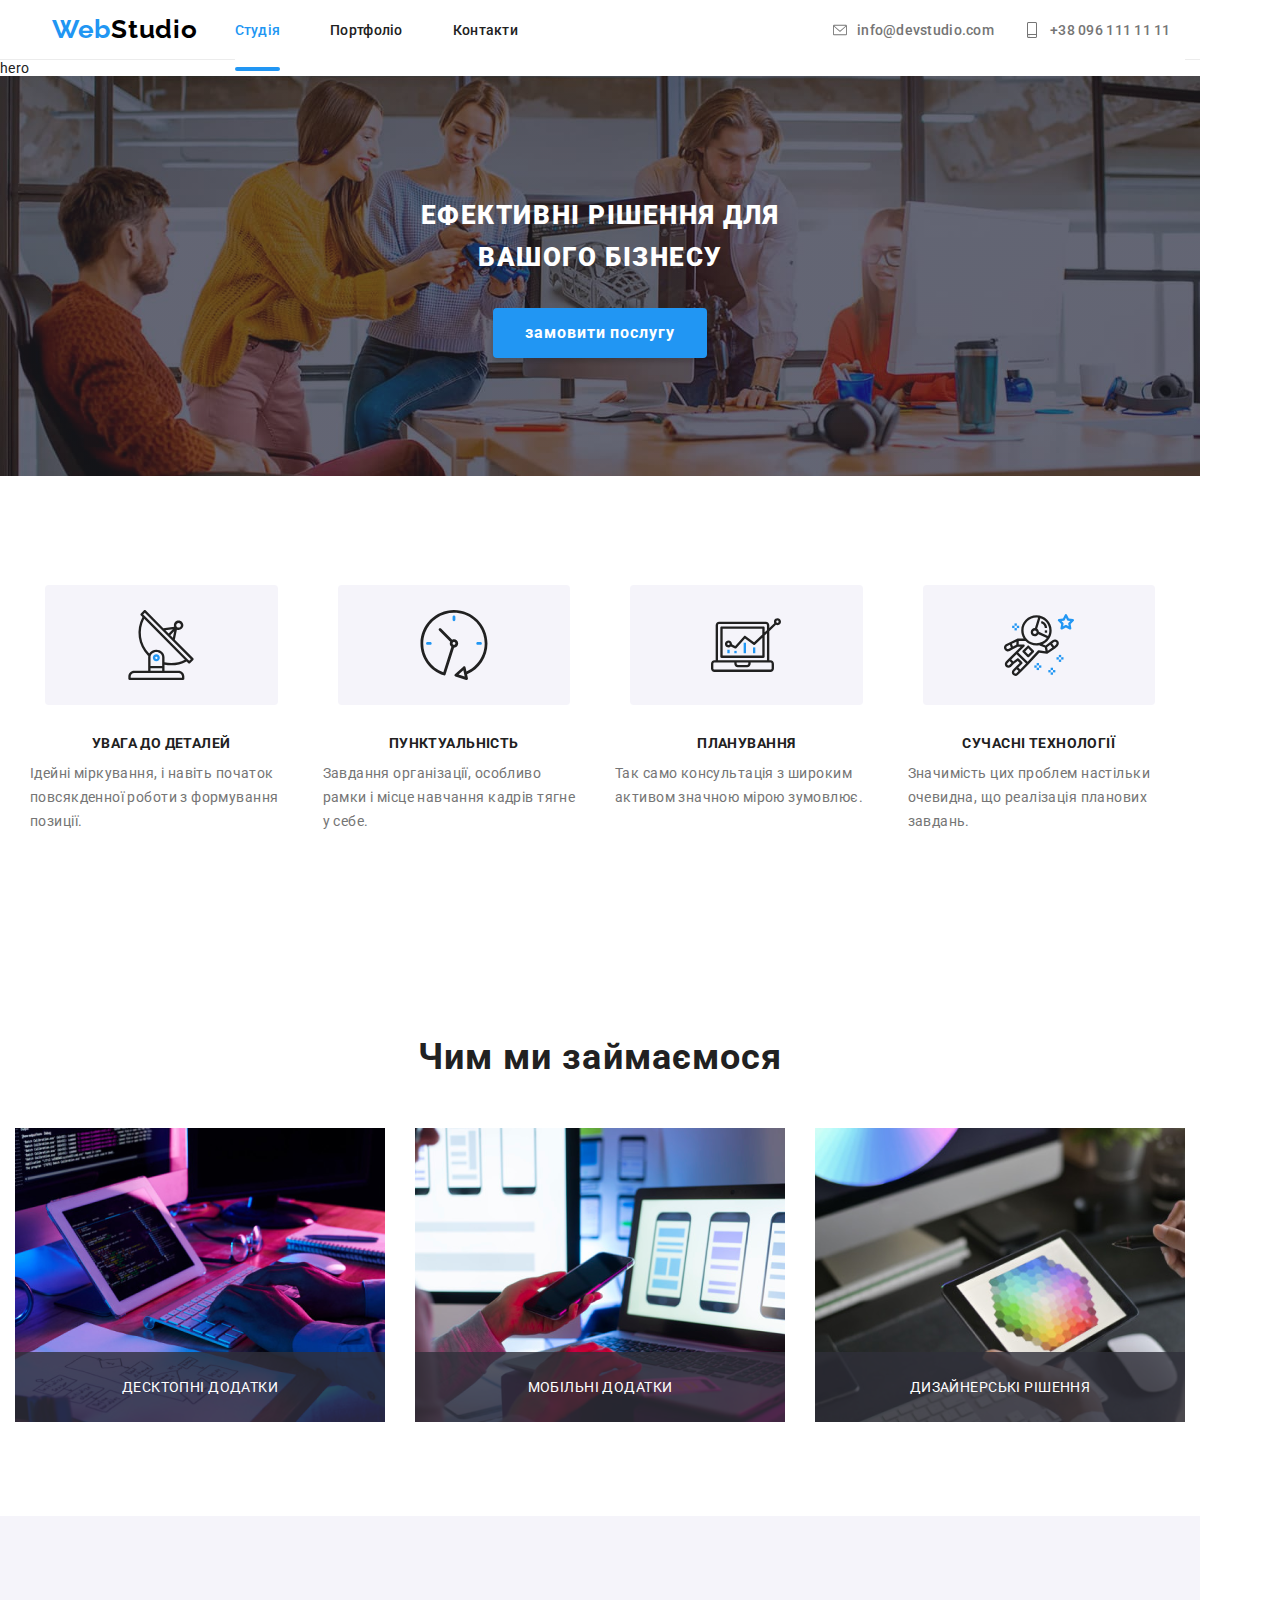
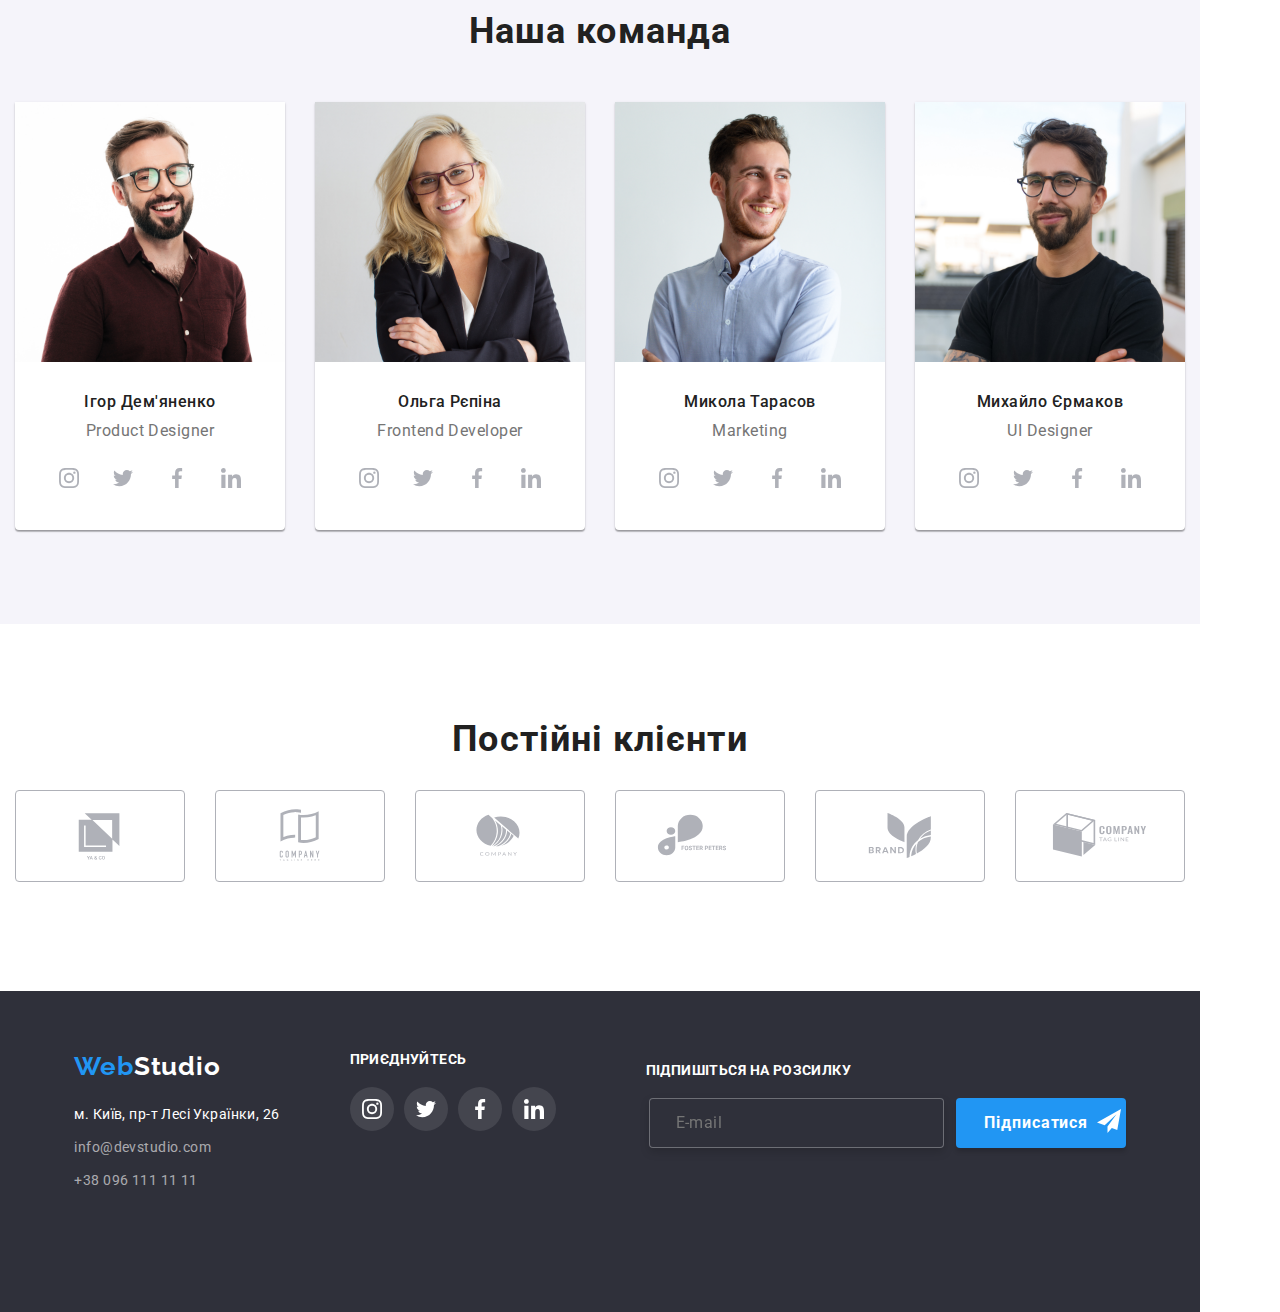
==== commit 757b9223: "1110222" ====
--- a/index.html
+++ b/index.html
@@ -20,7 +20,7 @@
     <link rel="stylesheet" href="./css/main.min.css" />
   </head>
   <body class="page">
-    <!-- <header>
+    <header>
       <div class="header contaner">
           <a class="logo" href=""> <span class="logo__txt">Web</span>Studio </a>
           <button class="header__button-menu" type="button" aria-controls="menu-contaner" data-menu-button>
@@ -66,11 +66,11 @@
         </div>
           
       </div>
-    </header> -->
+    </header>
     <!-- main -->
     <main>
-      <!-- hero -->
-      <!-- <section class="hero">
+      hero
+      <section class="hero">
         <h1 class="hero__title">ЕФЕКТИВНІ РІШЕННЯ ДЛЯ ВАШОГО БІЗНЕСУ</h1>
         <button class="hero__btn" type="button" data-modal-open>замовити послугу</button>
         <div class="backdrop is-hidden" data-modal>
@@ -144,9 +144,9 @@
             </form>
           </div>
         </div>
-      </section> -->
-
-      <!-- <section class="section">
+      </section>
+
+      <section class="section">
         <div class="contaner">
           <h2 class="visually-hidden">Чому обирають нашу компанію</h2>
           <ul class="first-list list">
@@ -176,9 +176,9 @@
             </li>
           </ul>
         </div>
-      </section> -->
-
-      <!-- <section class="our-projects section">
+      </section>
+
+      <section class="our-projects section">
         <div class="contaner">
           <h2 class="title-two-in">Чим ми займаємося</h2>
           <ul class="second-list list">
@@ -196,9 +196,9 @@
             </li>
           </ul>
         </div>
-      </section> -->
-
-      <!-- <section class="our-team section">
+      </section>
+
+      <section class="our-team section">
         <div class="contaner">
           <h2 class="title-two-in">Наша команда</h2>
           <ul class="third-list list">
@@ -452,9 +452,9 @@
             </li>
           </ul>
         </div>
-      </section> -->
-
-      <!-- <section class="customers section">
+      </section>
+
+      <section class="customers section">
         <div class="">
           <h2 class="customers__title">Постійні клієнти</h2>
           <ul class="customers__list list">
@@ -502,7 +502,7 @@
             </li>
           </ul>
         </div>
-      </section> -->
+      </section>
     </main>
 
     <footer class="footer">
--- a/css/main.min.css
+++ b/css/main.min.css
@@ -1 +1 @@
-.first-list__item{margin-bottom:30px}.first-list__item:before{display:block;content:"";height:120px;background-repeat:no-repeat;background-position:center;background-color:var(--btn-bg-cl);border-radius:4px;margin-right:15px;margin-bottom:30px;margin-left:15px}@media screen and (min-width: 768px){.first-list{display:-webkit-box;display:-ms-flexbox;display:flex;-ms-flex-wrap:wrap;flex-wrap:wrap;-webkit-box-pack:center;-ms-flex-pack:center;justify-content:center}}@media screen and (min-width: 1200px){.first-list{-ms-flex-wrap:nowrap;flex-wrap:nowrap}}@media screen and (min-width: 768px){.first-list__item{width:354px;margin:15px}}@media screen and (min-width: 1200px){.first-list__item{width:270px;margin:15px}}.icon-antenna::before{background-image:url(../images/first-icons/antenna\ 1.svg)}.icon-clock::before{background-image:url(../images/first-icons/clock\ 1.svg)}.icon-diagram::before{background-image:url(../images/first-icons/diagram\ 1.svg)}.icon-astronaut::before{background-image:url(../images/first-icons/astronaut\ 1.svg)}.title-three-in-benefits{text-align:center;font-weight:700;font-size:14px;line-height:16px;margin-bottom:10px;letter-spacing:.03em;color:var(--main-txt-cl)}.main-par-in-benefits{font-weight:400;font-size:14px;line-height:1.7142857143;letter-spacing:.03em;color:var(--par-txt-cl)}.our-team{background:var(--btn-bg-cl)}.our-team .our-team__icons{display:-webkit-box;display:-ms-flexbox;display:flex;gap:10px;-webkit-box-pack:center;-ms-flex-pack:center;justify-content:center}.our-team .our-team__socile-link{display:-webkit-box;display:-ms-flexbox;display:flex;position:relative;-webkit-box-align:center;-ms-flex-align:center;align-items:center;-webkit-box-pack:center;-ms-flex-pack:center;justify-content:center;width:44px;height:44px;color:var(--color-icon);border-radius:50%;-webkit-transition:background-color 250ms cubic-bezier(0.4, 0, 0.2, 1),color 250ms cubic-bezier(0.4, 0, 0.2, 1);transition:background-color 250ms cubic-bezier(0.4, 0, 0.2, 1),color 250ms cubic-bezier(0.4, 0, 0.2, 1);-webkit-transition-timing-function:var(--timing-function);transition-timing-function:var(--timing-function)}.our-team .our-team__socile-link:hover,.our-team .our-team__socile-link:focus{color:var(--other-color-wight);background-color:var(--hover-icon);-webkit-transition:background-color 250ms cubic-bezier(0.4, 0, 0.2, 1),color 250ms cubic-bezier(0.4, 0, 0.2, 1);transition:background-color 250ms cubic-bezier(0.4, 0, 0.2, 1),color 250ms cubic-bezier(0.4, 0, 0.2, 1)}.our-team .our-team__svg{fill:currentColor}.title-two-in{font-weight:700;font-size:36px;line-height:1.1666666667;margin-bottom:50px;text-align:center;letter-spacing:.03em;color:var(--main-txt-cl)}.third-list{display:-webkit-box;display:-ms-flexbox;display:flex;-webkit-box-orient:vertical;-webkit-box-direction:normal;-ms-flex-direction:column;flex-direction:column;gap:30px}.third-list__box{padding-top:30px;padding-bottom:30px}.title-three-in-our{font-weight:500;font-size:16px;line-height:1.1875;margin-bottom:10px;text-align:center;letter-spacing:.03em;color:var(--main-txt-cl)}.third-list-img{width:100%;margin-left:auto;margin-right:auto}.main-par-in-our{font-size:16px;line-height:1.1875;margin-bottom:16px;text-align:center;letter-spacing:.03em;color:var(--par-txt-cl)}.list-shadow{background-color:var(--other-color-wight);-webkit-box-shadow:0px 1px 3px rgba(0,0,0,.12),0px 1px 1px rgba(0,0,0,.14),0px 2px 1px rgba(0,0,0,.2);box-shadow:0px 1px 3px rgba(0,0,0,.12),0px 1px 1px rgba(0,0,0,.14),0px 2px 1px rgba(0,0,0,.2);border-radius:0px 0px 4px 4px}.customers__title{font-weight:700;font-size:28px;line-height:1.1785714286;margin-bottom:15px;text-align:center;letter-spacing:.03em;color:var(--main-txt-cl)}@media screen and (min-width: 1200px){.customers__title{font-size:36px;line-height:1.1666666667}}.customers__box{padding-left:0;padding-right:0}.customers__list{display:-webkit-box;display:-ms-flexbox;display:flex;-ms-flex-wrap:wrap;flex-wrap:wrap;-webkit-box-pack:center;-ms-flex-pack:center;justify-content:center}@media screen and (min-width: 480px){.customers-list-item{width:calc((100% - 60px)/2);margin:15px}}@media screen and (min-width: 768px){.customers-list-item{width:226px;margin:15px}}@media screen and (min-width: 1200px){.customers-list-item{-ms-flex-wrap:nowrap;flex-wrap:nowrap;width:170px;margin:15px}}.customers__link{display:-webkit-box;display:-ms-flexbox;display:flex;-webkit-box-pack:center;-ms-flex-pack:center;justify-content:center;-webkit-box-align:center;-ms-flex-align:center;align-items:center;color:var(--color-icon);width:100%;height:92px;border:1px solid #afb1b8;border-radius:4px;-webkit-transition:border 250ms cubic-bezier(0.4, 0, 0.2, 1),color 250ms cubic-bezier(0.4, 0, 0.2, 1);transition:border 250ms cubic-bezier(0.4, 0, 0.2, 1),color 250ms cubic-bezier(0.4, 0, 0.2, 1)}.customers__link:hover,.customers__link:focus{color:var(--accent-bg-cl);border:1px solid var(--accent-bg-cl);-webkit-transition:border 250ms cubic-bezier(0.4, 0, 0.2, 1),color 250ms cubic-bezier(0.4, 0, 0.2, 1);transition:border 250ms cubic-bezier(0.4, 0, 0.2, 1),color 250ms cubic-bezier(0.4, 0, 0.2, 1)}.customers__logo{width:106px;height:60px;fill:currentColor}.footer{padding-top:60px;padding-bottom:60px;background-color:var(--other-bg-cl);color:var(--other-color-wight)}@media screen and (min-width: 1200px){.footer{display:-webkit-box;display:-ms-flexbox;display:flex;-webkit-box-pack:center;-ms-flex-pack:center;justify-content:center;-webkit-box-align:center;-ms-flex-align:center;align-items:center}}.footer__box{text-align:center}@media screen and (min-width: 1200px){.footer__box{display:-webkit-box;display:-ms-flexbox;display:flex;-webkit-box-align:baseline;-ms-flex-align:baseline;align-items:baseline}}@media screen and (min-width: 768px){.footer__two-block{display:-webkit-box;display:-ms-flexbox;display:flex;-ms-flex-pack:distribute;justify-content:space-around}}@media screen and (min-width: 1200px){.footer__two-block{-webkit-box-pack:end;-ms-flex-pack:end;justify-content:end}}@media screen and (min-width: 1200px){.footer__box-address{text-align:start;margin-right:70px}}.footer__par-address .link{font-weight:400;font-size:14px;line-height:1.7142857143;letter-spacing:.03em;color:var(--other-color-wight)}.footer__link{text-decoration:none;font-weight:400;font-size:14px;line-height:1.7142857143;letter-spacing:.03em;color:rgba(255,255,255,.6)}.footer__address{font-style:normal;margin-bottom:60px}.footer__address .footer__par-address{font-style:normal;margin-bottom:9px}.footer__list-icons{display:-webkit-box;display:-ms-flexbox;display:flex;gap:10px;-webkit-box-pack:center;-ms-flex-pack:center;justify-content:center}.footer__box-social{-webkit-box-align:baseline;-ms-flex-align:baseline;align-items:baseline;margin-bottom:60px}@media screen and (min-width: 1200px){.footer__box-social{text-align:start}}.footer__par-social{display:block;font-style:normal;font-weight:700;font-size:14px;line-height:1.1428571429;letter-spacing:.03em;text-transform:uppercase;margin-bottom:20px;color:var(--other-color-wight)}.footer__link-icons{display:-webkit-box;display:-ms-flexbox;display:flex;-webkit-box-align:center;-ms-flex-align:center;align-items:center;-webkit-box-pack:center;-ms-flex-pack:center;justify-content:center;width:44px;height:44px;color:var(--other-color-wight);background-color:rgba(255,255,255,.1);border-radius:50%;-webkit-transition:background-color 250ms var(--timing-function),color 250ms var(--timing-function);transition:background-color 250ms var(--timing-function),color 250ms var(--timing-function)}.footer__social-icons{fill:currentColor}.footer__link-icons:hover,.footer__link-icons:active{color:var(--other-color-wight);background-color:var(--hover-icon);-webkit-transition:background-color 250ms var(--timing-function),color 250ms var(--timing-function);transition:background-color 250ms var(--timing-function),color 250ms var(--timing-function)}.footer__list .footer__list-item{margin-bottom:9px}.footer__list .footer__list-item:last-child{margin-bottom:0}@media screen and (min-width: 1200px){.footer__form-box{display:-webkit-box;display:-ms-flexbox;display:flex;-webkit-box-orient:vertical;-webkit-box-direction:normal;-ms-flex-direction:column;flex-direction:column;text-align:start;width:570px;height:86}}.footer__form-par{display:block;font-style:normal;font-weight:700;font-size:14px;line-height:1.1428571429;letter-spacing:.03em;text-transform:uppercase;margin-bottom:20px;color:var(--other-color-wight)}@media screen and (min-width: 1200px){.footer__form-par{margin-left:90px}}.footer__logo-txt{color:var(--blue-txt-logo)}.footer__form{color:var(--other-color-wight)}.footer__form-block{position:relative}@media screen and (min-width: 768px){.footer__form-block{display:-webkit-box;display:-ms-flexbox;display:flex;-webkit-box-orient:vertical;-webkit-box-direction:normal;-ms-flex-direction:column;flex-direction:column;-webkit-box-pack:center;-ms-flex-pack:center;justify-content:center;-webkit-box-align:center;-ms-flex-align:center;align-items:center}}@media screen and (min-width: 1200px){.footer__form-block{-webkit-box-orient:horizontal;-webkit-box-direction:normal;-ms-flex-direction:row;flex-direction:row;margin-left:93px}}.footer__form-input{width:358px;height:50px;padding-left:10px;margin-bottom:20px;color:var(--btn-bg-cl);background-color:var(--other-bg-cl);border:1px solid rgba(255,255,255,.3);-webkit-filter:drop-shadow(0px 4px 4px rgba(0, 0, 0, 0.15));filter:drop-shadow(0px 4px 4px rgba(0, 0, 0, 0.15));border-radius:4px}@media screen and (min-width: 768px){.footer__form-input{width:450px}}@media screen and (min-width: 1200px){.footer__form-input{width:358px;margin-right:12px}}.footer__form-input::-webkit-input-placeholder{font-style:normal;font-weight:400;font-size:16px;line-height:20px;padding-left:16px;-webkit-box-align:center;align-items:center;letter-spacing:.03em}.footer__form-input::-moz-placeholder{font-style:normal;font-weight:400;font-size:16px;line-height:20px;padding-left:16px;align-items:center;letter-spacing:.03em}.footer__form-input:-ms-input-placeholder{font-style:normal;font-weight:400;font-size:16px;line-height:20px;padding-left:16px;-ms-flex-align:center;align-items:center;letter-spacing:.03em}.footer__form-input::-ms-input-placeholder{font-style:normal;font-weight:400;font-size:16px;line-height:20px;padding-left:16px;-ms-flex-align:center;align-items:center;letter-spacing:.03em}.footer__form-input::placeholder{font-style:normal;font-weight:400;font-size:16px;line-height:20px;padding-left:16px;-webkit-box-align:center;-ms-flex-align:center;align-items:center;letter-spacing:.03em}.footer__form-block:focus-within .footer__form-input{-webkit-transition:outline-color 250ms cubic-bezier(0.4, 0, 0.2, 1);transition:outline-color 250ms cubic-bezier(0.4, 0, 0.2, 1)}.footer__form-button{width:200px;height:50px;background-color:var(--accent-bg-cl);-webkit-box-shadow:0px 4px 4px rgba(0,0,0,.15);box-shadow:0px 4px 4px rgba(0,0,0,.15);border-radius:4px;border:0;font-weight:700;font-size:16px;line-height:1.875;text-align:left;padding-left:28px;letter-spacing:.06em;margin-bottom:20px;color:currentColor}.footer__form-icon{display:inline-block;position:absolute;right:155px;bottom:13px;fill:currentColor}@media screen and (min-width: 768px){.footer__form-icon{right:310px;bottom:10px}}@media screen and (min-width: 1200px){.footer__form-icon{right:5px;bottom:35px}}.footer__logo{display:block;font-family:"Raleway";text-decoration:none;font-size:26px;font-weight:700;line-height:1.1923076923;letter-spacing:.03em;margin-bottom:20px;color:var(--other-color-wight)}.footer__logo__logo-txt{color:var(--blue-txt-logo)}.header{position:relative;background-color:var(--other-color-wight);font-weight:500;line-height:1.1428571429;border-bottom:1px solid #ececec;min-width:480px;height:60px;padding:16px 15px;letter-spacing:.02em;color:var(--main-txt-cl)}.header__button-menu{position:absolute;display:-webkit-inline-box;display:-ms-inline-flexbox;display:inline-flex;top:10px;right:10px;padding:0;margin:0;border:0;background-color:rgba(0,0,0,0);z-index:3}@media screen and (min-width: 768px){.header__button-menu{display:none}}.header__button-menu .header__icon-dagger:hover{fill:var(--accent-txt-cl);-webkit-transition:fill 250ms cubic-bezier(0.4, 0, 0.2, 1);transition:fill 250ms cubic-bezier(0.4, 0, 0.2, 1)}.header__button-menu .header__icon-dagger{display:none}.header__button-menu.is-open .header__icon-dagger{display:block}.header__button-menu.is-open .header__icon-menu{display:none}@media screen and (min-width: 768px){.header{display:-webkit-box;display:-ms-flexbox;display:flex;-webkit-box-pack:center;-ms-flex-pack:center;justify-content:center;-webkit-box-align:center;-ms-flex-align:center;align-items:center}}.mobile-menu{background-color:var(--other-color-wight)}@media screen and (max-width: 767px){.mobile-menu{padding-top:48px;padding-bottom:48px;padding-left:40px;display:none;position:absolute;-webkit-box-orient:vertical;-webkit-box-direction:normal;-ms-flex-direction:column;flex-direction:column;top:0;left:0;width:480px;height:796px;z-index:2}.mobile-menu.is-open{display:block}.mobile-menu__socile-list{display:-webkit-box;display:-ms-flexbox;display:flex}.mobile-menu__socile-link{text-decoration:none;font-weight:500;font-size:18px;line-height:1.2222222222;letter-spacing:.02em;color:var(--blue-txt-logo);position:relative;-webkit-transition:color 250ms cubic-bezier(0.4, 0, 0.2, 1);transition:color 250ms cubic-bezier(0.4, 0, 0.2, 1)}.mobile-menu__socile-list .mobile-menu__socile-item::after{content:"";width:22px;height:0px;left:315px;top:726px;margin-left:10px;margin-right:10px;border:1px solid rgba(33,33,33,.2)}.mobile-menu__socile-list .mobile-menu__socile-item:last-child::after{display:none}}@media screen and (min-width: 768px){.mobile-menu{display:-webkit-box;display:-ms-flexbox;display:flex}.mobile-menu__socile-list{display:none}}.navigation{background-color:var(--other-color-wight)}.navigation__list{display:-webkit-box;display:-ms-flexbox;display:flex}.navigation__item .link:hover{color:var(--accent-txt-cl);-webkit-transition:color 250ms cubic-bezier(0.4, 0, 0.2, 1);transition:color 250ms cubic-bezier(0.4, 0, 0.2, 1)}@media screen and (max-width: 767px){.navigation{padding-top:48px;padding-bottom:48px;padding-left:40px}.navigation__list{-webkit-box-orient:vertical;-webkit-box-direction:normal;-ms-flex-direction:column;flex-direction:column;-webkit-box-align:stretch;-ms-flex-align:stretch;align-items:stretch}.navigation__list .navigation__item{font-weight:500;font-size:40px;line-height:1.175;letter-spacing:.02em;margin-bottom:32px}.navigation__list .link{display:inline-block;color:var(--main-txt-cl)}.navigation__list .navigation__item:last-child{margin-bottom:302px}}@media screen and (min-width: 768px){.navigation__list{-webkit-box-orient:horizontal;-webkit-box-direction:normal;-ms-flex-direction:row;flex-direction:row;position:relative}.navigation__list .navigation__item{margin-right:50px;margin-left:auto}.navigation__list .link{display:block;padding-top:32px;padding-bottom:32px}}@media screen and (min-width: 1200px){.navigation{display:-webkit-box;display:-ms-flexbox;display:flex;margin-right:315px}.navigation__list .navigation__item:last-child{margin-right:0}}.group{display:-webkit-box;display:-ms-flexbox;display:flex}.group>.group__link{font-style:normal;font-weight:500;color:var(--par-txt-cl)}.group__link{text-decoration:none;color:var(--main-txt-cl);position:relative;-webkit-transition:color 250ms cubic-bezier(0.4, 0, 0.2, 1);transition:color 250ms cubic-bezier(0.4, 0, 0.2, 1)}.group__link:hover,.group__link:focus{color:var(--accent-txt-cl);-webkit-transition:color 250ms cubic-bezier(0.4, 0, 0.2, 1);transition:color 250ms cubic-bezier(0.4, 0, 0.2, 1)}.group__link-icon{fill:currentColor;margin-right:10px}@media screen and (max-width: 767px){.group{-webkit-box-orient:vertical;-webkit-box-direction:reverse;-ms-flex-direction:column-reverse;flex-direction:column-reverse}.group>.group__link{font-size:24px;line-height:1.1666666667;letter-spacing:.02em;margin-bottom:64px}.group .group__link:last-child{text-decoration:none;font-style:normal;font-weight:500;font-size:34px;line-height:1.1764705882;-webkit-box-align:center;-ms-flex-align:center;align-items:center;margin-bottom:32px;letter-spacing:.02em;color:var(--accent-txt-cl)}.group__link-icon{display:none}.group__link-icon{display:none}}@media screen and (min-width: 768px){.group{-webkit-box-orient:vertical;-webkit-box-direction:normal;-ms-flex-direction:column;flex-direction:column;-webkit-box-pack:center;-ms-flex-pack:center;justify-content:center}.group>.group__link{display:-webkit-box;display:-ms-flexbox;display:flex;text-decoration:none;font-size:12px;line-height:1.1666666667;-webkit-box-align:center;-ms-flex-align:center;align-items:center;letter-spacing:.02em;color:var(--par-txt-cl)}}@media screen and (min-width: 1200px){.group{-webkit-box-orient:horizontal;-webkit-box-direction:normal;-ms-flex-direction:row;flex-direction:row;-webkit-box-align:center;-ms-flex-align:center;align-items:center;margin-right:auto}.group>.group__link{font-size:14px;line-height:1.1428571429}.group .group__link+.group__link{margin-left:30px}.group__link{display:-webkit-box;display:-ms-flexbox;display:flex;width:161px;height:16px}}.logo{font-family:"Raleway";text-decoration:none;font-size:26px;font-weight:700;line-height:1.1923076923;margin-right:92px;letter-spacing:.03em;color:var(--black-txt-logo)}.logo__txt{color:var(--blue-txt-logo)}@media screen and (min-width: 768px){.logo{margin-right:87px}}@media screen and (min-width: 1200px){.logo{margin-right:auto;margin-left:auto}}@media screen and (min-width: 768px){.current:after{content:"";display:block;position:absolute;left:0;bottom:-1px;width:100%;height:4px;border-radius:2px;background-color:var(--accent-bg-cl);opacity:1}.link.current{color:var(--accent-bg-cl)}}.link:hover,.link:focus{color:var(--accent-txt-cl);-webkit-transition:color 250ms cubic-bezier(0.4, 0, 0.2, 1);transition:color 250ms cubic-bezier(0.4, 0, 0.2, 1)}.hero{position:relative;text-align:center;max-width:1600px;max-height:600px;background-image:-webkit-gradient(linear, left top, right top, from(rgba(47, 48, 58, 0.4)), to(rgba(47, 48, 58, 0.4))),url(../images/block4/Hero.jpg);background-image:linear-gradient(to right, rgba(47, 48, 58, 0.4), rgba(47, 48, 58, 0.4)),url(../images/block4/Hero.jpg);background-repeat:no-repeat;background-position:center;background-size:cover;background-color:var(--other-bg-cl);padding-top:118px;padding-bottom:118px;margin-left:auto;margin-right:auto}.hero__title{display:block;width:360px;margin-left:auto;margin-right:auto;margin-bottom:30px;padding:0;font-style:normal;font-weight:900;font-size:26px;line-height:1.6153846154;text-align:center;letter-spacing:.06em;text-transform:uppercase;color:var(--other-color-wight)}@media screen and (min-width: 1600px){.hero__title{font-size:44px;line-height:1.3636363636}}.hero__btn{background:var(--accent-bg-cl);-webkit-box-shadow:0px 4px 4px rgba(0,0,0,.15);box-shadow:0px 4px 4px rgba(0,0,0,.15);border-radius:4px;border:0;font-style:normal;font-weight:700;font-size:16px;line-height:1.875;padding:10px 32px;letter-spacing:.06em;color:var(--other-color-wight)}.modal{position:relative;margin-top:93px;margin-left:auto;margin-right:auto;width:450px;height:609px;background:var(--other-color-wight);-webkit-box-shadow:0px 1px 3px rgba(0,0,0,.12),0px 1px 1px rgba(0,0,0,.14),0px 2px 1px rgba(0,0,0,.2);box-shadow:0px 1px 3px rgba(0,0,0,.12),0px 1px 1px rgba(0,0,0,.14),0px 2px 1px rgba(0,0,0,.2);border-radius:4px;-webkit-transition:-webkit-transform 250ms cubic-bezier(0.4, 0, 0.2, 1);transition:-webkit-transform 250ms cubic-bezier(0.4, 0, 0.2, 1);transition:transform 250ms cubic-bezier(0.4, 0, 0.2, 1);transition:transform 250ms cubic-bezier(0.4, 0, 0.2, 1), -webkit-transform 250ms cubic-bezier(0.4, 0, 0.2, 1)}.modal__btn{position:absolute;right:8px;top:8px;width:30px;height:30px;-webkit-transform:position -50% -50%;transform:position -50% -50%;border-radius:50%;border:1px solid rgba(0,0,0,.1);cursor:pointer;background-color:rgba(0,0,0,0);-webkit-transition:fill 250ms cubic-bezier(0.4, 0, 0.2, 1);transition:fill 250ms cubic-bezier(0.4, 0, 0.2, 1)}.modal:hover .modal__path{fill:var(--accent-bg-cl);-webkit-transition:fill 250ms cubic-bezier(0.4, 0, 0.2, 1);transition:fill 250ms cubic-bezier(0.4, 0, 0.2, 1)}.modal__svg{position:absolute;left:50%;top:50%;-webkit-transform:translate(-50%, -50%) scale(1);transform:translate(-50%, -50%) scale(1);-webkit-transition:fill 250ms cubic-bezier(0.4, 0, 0.2, 1);transition:fill 250ms cubic-bezier(0.4, 0, 0.2, 1)}.modal__path{-webkit-transition:fill 250ms cubic-bezier(0.4, 0, 0.2, 1);transition:fill 250ms cubic-bezier(0.4, 0, 0.2, 1)}.modal__btn:hover .modal__path{fill:var(--accent-bg-cl);-webkit-transition:fill 250ms cubic-bezier(0.4, 0, 0.2, 1);transition:fill 250ms cubic-bezier(0.4, 0, 0.2, 1)}@media screen and (min-width: 768px){.modal{position:absolute;top:50%;left:50%;-webkit-transform:translate(-50%, -50%) scale(1);transform:translate(-50%, -50%) scale(1);-webkit-transition:-webkit-transform 250ms cubic-bezier(0.4, 0, 0.2, 1);transition:-webkit-transform 250ms cubic-bezier(0.4, 0, 0.2, 1);transition:transform 250ms cubic-bezier(0.4, 0, 0.2, 1);transition:transform 250ms cubic-bezier(0.4, 0, 0.2, 1), -webkit-transform 250ms cubic-bezier(0.4, 0, 0.2, 1)}}@media screen and (min-width: 1200px){.modal{width:528px;height:581px}}.modal-form{padding:10px 40px}.modal-form__title{font-style:normal;font-weight:700;font-size:20px;line-height:30px;text-align:center;letter-spacing:.03em;color:var(--main-txt-cl)}.modal-form__input{width:370px;height:40px;padding-left:42px;border:1px solid rgba(33,33,33,.2);border-radius:4px;-webkit-transition:outline-color 250ms cubic-bezier(0.4, 0, 0.2, 1);transition:outline-color 250ms cubic-bezier(0.4, 0, 0.2, 1)}.modal-form__field{display:-webkit-box;display:-ms-flexbox;display:flex;position:relative;-webkit-box-orient:vertical;-webkit-box-direction:normal;-ms-flex-direction:column;flex-direction:column;text-align:left;margin-bottom:10px;outline-color:rgba(0,0,0,0)}.modal-form__icon{position:absolute;top:50%;left:12px;-webkit-transition:fill 250ms cubic-bezier(0.4, 0, 0.2, 1);transition:fill 250ms cubic-bezier(0.4, 0, 0.2, 1)}.modal-form__field:focus-within .modal-form___input{outline-color:#2196f3;-webkit-transition:outline-color 250ms cubic-bezier(0.4, 0, 0.2, 1);transition:outline-color 250ms cubic-bezier(0.4, 0, 0.2, 1)}.modal-form__field:focus-within .modal-form__icon{fill:#2196f3;-webkit-transition:fill 250ms cubic-bezier(0.4, 0, 0.2, 1);transition:fill 250ms cubic-bezier(0.4, 0, 0.2, 1)}.modal-form__field:focus-within .modal-form__comment{outline-color:#2196f3;-webkit-transition:outline-color 250ms cubic-bezier(0.4, 0, 0.2, 1);transition:outline-color 250ms cubic-bezier(0.4, 0, 0.2, 1)}.modal-form__field textarea::-webkit-input-placeholder{font-style:normal;font-weight:400;font-size:12px;line-height:14px;letter-spacing:.01em;color:rgba(117,117,117,.5)}.modal-form__field textarea::-moz-placeholder{font-style:normal;font-weight:400;font-size:12px;line-height:14px;letter-spacing:.01em;color:rgba(117,117,117,.5)}.modal-form__field textarea:-ms-input-placeholder{font-style:normal;font-weight:400;font-size:12px;line-height:14px;letter-spacing:.01em;color:rgba(117,117,117,.5)}.modal-form__field textarea::-ms-input-placeholder{font-style:normal;font-weight:400;font-size:12px;line-height:14px;letter-spacing:.01em;color:rgba(117,117,117,.5)}.modal-form__field textarea::placeholder{font-style:normal;font-weight:400;font-size:12px;line-height:14px;letter-spacing:.01em;color:rgba(117,117,117,.5)}.modal-form__checkbox{display:-webkit-box;display:-ms-flexbox;display:flex;-webkit-box-pack:center;-ms-flex-pack:center;justify-content:center;-webkit-box-align:center;-ms-flex-align:center;align-items:center;margin-bottom:30px}.modal-form__lable{margin-bottom:4px;font-style:normal;font-weight:400;font-size:12px;line-height:14px;letter-spacing:.01em;color:var(--par-txt-cl)}.modal-form__checkbox-lable{display:-webkit-box;display:-ms-flexbox;display:flex;color:var(--par-txt-cl)}.modal-form__checkbox-icon{content:"";display:inline-block;width:16px;height:15px;margin-right:8px;border:2px solid #000;border-radius:2px}.modal-form__lable-link{font-style:normal;font-weight:400;font-size:12px;line-height:14px;margin-left:4px;letter-spacing:.03em;color:var(--accent-txt-cl)}.modal-form__checkbox-txt{font-style:normal;font-weight:400;font-size:12px;line-height:14px;letter-spacing:.03em}.modal-form__comment{width:370px;height:120px;padding:12px 16px;resize:none;border:1px solid rgba(33,33,33,.2);border-radius:4px;margin-bottom:20px;outline-color:rgba(0,0,0,0)}.modal-form__btn{display:-webkit-box;display:-ms-flexbox;display:flex;-webkit-box-pack:center;-ms-flex-pack:center;justify-content:center;-webkit-box-align:center;-ms-flex-align:center;align-items:center;width:200px;height:50px;margin-left:auto;margin-right:auto;font-style:normal;font-weight:700;font-size:16px;letter-spacing:.06em;color:var(--btn-bg-cl);border:0;background:var(--accent-bg-cl);-webkit-box-shadow:0px 4px 4px rgba(0,0,0,.15);box-shadow:0px 4px 4px rgba(0,0,0,.15);border-radius:4px}.checkbox:checked+.modal-form__checkbox-icon{background-image:url(../images/Vector.svg);background-origin:border-box;border:0;border-radius:2px}.checkbox{-webkit-appearance:none;-moz-appearance:none;appearance:none}.modal__btn{position:absolute;right:8px;top:8px;width:30px;height:30px;-webkit-transform:position -50% -50%;transform:position -50% -50%;border-radius:50%;border:1px solid rgba(0,0,0,.1);cursor:pointer;background-color:rgba(0,0,0,0);-webkit-transition:fill 250ms cubic-bezier(0.4, 0, 0.2, 1);transition:fill 250ms cubic-bezier(0.4, 0, 0.2, 1)}.modal__btn:hover .modal__btn__path{fill:var(--accent-bg-cl);-webkit-transition:fill 250ms cubic-bezier(0.4, 0, 0.2, 1);transition:fill 250ms cubic-bezier(0.4, 0, 0.2, 1)}.backdrop{position:fixed;left:0;top:0;z-index:1;width:100%;height:100%;background:rgba(0,0,0,.2);-webkit-transition:opacity 250ms cubic-bezier(0.4, 0, 0.2, 1);transition:opacity 250ms cubic-bezier(0.4, 0, 0.2, 1);overflow-y:scroll}.backdrop.is-hidden{opacity:0;pointer-events:none}.backdrop.is-hidden .modal{-webkit-transform:translate(-50%, -50%) scale(1.3);transform:translate(-50%, -50%) scale(1.3)}@media screen and (max-width: 1199px){.our-projects{display:none}}@media screen and (min-width: 1200px){.our-projects{display:block;padding-top:0}.our-projects__item{display:-webkit-box;display:-ms-flexbox;display:flex;position:relative;-webkit-box-orient:vertical;-webkit-box-direction:normal;-ms-flex-direction:column;flex-direction:column;-webkit-box-pack:center;-ms-flex-pack:center;justify-content:center;-webkit-box-align:center;-ms-flex-align:center;align-items:center}.our-projects__par{display:block;position:absolute;text-transform:uppercase;text-align:center;padding-top:27px;bottom:0;text-decoration:none;width:100%;height:70px;color:var(--other-color-wight);background-color:rgba(47,48,58,.8)}}.our-projects .second-list{display:-webkit-box;display:-ms-flexbox;display:flex;gap:30px}.our-projects .title-two-in{font-weight:700;font-size:36px;line-height:1.1666666667;margin-bottom:50px;text-align:center;letter-spacing:.03em;color:var(--main-txt-cl)}:root{--main-font: "Roboto", sans-serif;--main-txt-cl: #212121;--par-txt-cl: #757575;--light-txt-cl: #ffffff;--accent-txt-cl: #2196F3;--black-txt-logo: #000000;--blue-txt-logo: #2196F3;--active-txt: #2196F3;--accent-bg-cl: #2196F3;--other-bg-cl: #2F303A;--btn-bg-cl: #F5F4FA;--icons-bg-cl: #F5F5F5;--other-color-wight: #FFFFFF;--color-icon: #AFB1B8;--hover-icon: #2196F3;--timing-function: cubic-bezier(0.4, 0, 0.2, 1)}.visually-hidden{position:absolute;width:1px;height:1px;margin:-1px;border:0;padding:0;white-space:nowrap;-webkit-clip-path:inset(100%);clip-path:inset(100%);clip:rect(0 0 0 0);overflow:hidden}h1,h2,h3,h4,h5,h6,p{margin:0}*,*::before,*::after{-webkit-box-sizing:inherit;box-sizing:inherit}img{display:block}.link{text-decoration:none;color:var(--main-txt-cl);position:relative;-webkit-transition:color 250ms cubic-bezier(0.4, 0, 0.2, 1);transition:color 250ms cubic-bezier(0.4, 0, 0.2, 1)}.list{list-style:none;padding:0;margin:0}html{-webkit-box-sizing:border-box;box-sizing:border-box}.page{position:relative;font-family:var(--main-font);font-size:14px;color:var(--main-txt-cl);letter-spacing:.03em}@media screen and (min-width: 480px){.page{width:480px}}@media screen and (min-width: 768px){.page{width:768px}}@media screen and (min-width: 1200px){.page{width:1200px}}.section{padding-top:94px;padding-bottom:94px}@media screen and (min-width: 1200px){.contaner{margin-left:auto;margin-right:auto;padding-left:15px;padding-right:15px}}/*# sourceMappingURL=main.min.css.map */+.first-list__item{margin-bottom:30px}.first-list__item:before{display:block;content:"";height:120px;background-repeat:no-repeat;background-position:center;background-color:var(--btn-bg-cl);border-radius:4px;margin-right:15px;margin-bottom:30px;margin-left:15px}@media screen and (min-width: 768px){.first-list{display:-webkit-box;display:-ms-flexbox;display:flex;-ms-flex-wrap:wrap;flex-wrap:wrap;-webkit-box-pack:center;-ms-flex-pack:center;justify-content:center}}@media screen and (min-width: 1200px){.first-list{-ms-flex-wrap:nowrap;flex-wrap:nowrap}}@media screen and (min-width: 768px){.first-list__item{width:354px;margin:15px}}@media screen and (min-width: 1200px){.first-list__item{width:270px;margin:15px}}.icon-antenna::before{background-image:url(../images/first-icons/antenna\ 1.svg)}.icon-clock::before{background-image:url(../images/first-icons/clock\ 1.svg)}.icon-diagram::before{background-image:url(../images/first-icons/diagram\ 1.svg)}.icon-astronaut::before{background-image:url(../images/first-icons/astronaut\ 1.svg)}.title-three-in-benefits{text-align:center;font-weight:700;font-size:14px;line-height:16px;margin-bottom:10px;letter-spacing:.03em;color:var(--main-txt-cl)}.main-par-in-benefits{font-weight:400;font-size:14px;line-height:1.7142857143;letter-spacing:.03em;color:var(--par-txt-cl)}.our-team{background:var(--btn-bg-cl)}.our-team__icons{display:-webkit-box;display:-ms-flexbox;display:flex;gap:10px;-webkit-box-pack:center;-ms-flex-pack:center;justify-content:center}.our-team__socile-link{display:-webkit-box;display:-ms-flexbox;display:flex;position:relative;-webkit-box-align:center;-ms-flex-align:center;align-items:center;-webkit-box-pack:center;-ms-flex-pack:center;justify-content:center;width:44px;height:44px;color:var(--color-icon);border-radius:50%;-webkit-transition:background-color 250ms cubic-bezier(0.4, 0, 0.2, 1),color 250ms cubic-bezier(0.4, 0, 0.2, 1);transition:background-color 250ms cubic-bezier(0.4, 0, 0.2, 1),color 250ms cubic-bezier(0.4, 0, 0.2, 1);-webkit-transition-timing-function:var(--timing-function);transition-timing-function:var(--timing-function)}.our-team__socile-link:hover,.our-team__socile-link:focus{color:var(--other-color-wight);background-color:var(--hover-icon);-webkit-transition:background-color 250ms cubic-bezier(0.4, 0, 0.2, 1),color 250ms cubic-bezier(0.4, 0, 0.2, 1);transition:background-color 250ms cubic-bezier(0.4, 0, 0.2, 1),color 250ms cubic-bezier(0.4, 0, 0.2, 1)}.our-team__svg{fill:currentColor}.title-two-in{font-weight:700;font-size:36px;line-height:1.1666666667;margin-bottom:50px;text-align:center;letter-spacing:.03em;color:var(--main-txt-cl)}.third-list{display:-webkit-box;display:-ms-flexbox;display:flex;-webkit-box-orient:vertical;-webkit-box-direction:normal;-ms-flex-direction:column;flex-direction:column;gap:30px}@media screen and (min-width: 768px){.third-list{-webkit-box-orient:horizontal;-webkit-box-direction:normal;-ms-flex-direction:row;flex-direction:row;-ms-flex-wrap:wrap;flex-wrap:wrap;-webkit-box-pack:center;-ms-flex-pack:center;justify-content:center}}@media screen and (min-width: 1200px){.third-list{-ms-flex-wrap:nowrap;flex-wrap:nowrap}}.third-list__box{padding-top:30px;padding-bottom:30px}.title-three-in-our{font-weight:500;font-size:16px;line-height:1.1875;margin-bottom:10px;text-align:center;letter-spacing:.03em;color:var(--main-txt-cl)}.third-list-img{width:100%;margin-left:auto;margin-right:auto}.main-par-in-our{font-size:16px;line-height:1.1875;margin-bottom:16px;text-align:center;letter-spacing:.03em;color:var(--par-txt-cl)}.list-shadow{background-color:var(--other-color-wight);-webkit-box-shadow:0px 1px 3px rgba(0,0,0,.12),0px 1px 1px rgba(0,0,0,.14),0px 2px 1px rgba(0,0,0,.2);box-shadow:0px 1px 3px rgba(0,0,0,.12),0px 1px 1px rgba(0,0,0,.14),0px 2px 1px rgba(0,0,0,.2);border-radius:0px 0px 4px 4px}@media screen and (min-width: 768px){.list-shadow{width:354px;height:536px}}@media screen and (min-width: 1200px){.list-shadow{width:270px;height:428px}}.customers__title{font-weight:700;font-size:28px;line-height:1.1785714286;margin-bottom:15px;text-align:center;letter-spacing:.03em;color:var(--main-txt-cl)}@media screen and (min-width: 1200px){.customers__title{font-size:36px;line-height:1.1666666667}}.customers__box{padding-left:0;padding-right:0}.customers__list{display:-webkit-box;display:-ms-flexbox;display:flex;-ms-flex-wrap:wrap;flex-wrap:wrap;-webkit-box-pack:center;-ms-flex-pack:center;justify-content:center}@media screen and (min-width: 480px){.customers-list-item{width:calc((100% - 60px)/2);margin:15px}}@media screen and (min-width: 768px){.customers-list-item{width:226px;margin:15px}}@media screen and (min-width: 1200px){.customers-list-item{-ms-flex-wrap:nowrap;flex-wrap:nowrap;width:170px;margin:15px}}.customers__link{display:-webkit-box;display:-ms-flexbox;display:flex;-webkit-box-pack:center;-ms-flex-pack:center;justify-content:center;-webkit-box-align:center;-ms-flex-align:center;align-items:center;color:var(--color-icon);width:100%;height:92px;border:1px solid #afb1b8;border-radius:4px;-webkit-transition:border 250ms cubic-bezier(0.4, 0, 0.2, 1),color 250ms cubic-bezier(0.4, 0, 0.2, 1);transition:border 250ms cubic-bezier(0.4, 0, 0.2, 1),color 250ms cubic-bezier(0.4, 0, 0.2, 1)}.customers__link:hover,.customers__link:focus{color:var(--accent-bg-cl);border:1px solid var(--accent-bg-cl);-webkit-transition:border 250ms cubic-bezier(0.4, 0, 0.2, 1),color 250ms cubic-bezier(0.4, 0, 0.2, 1);transition:border 250ms cubic-bezier(0.4, 0, 0.2, 1),color 250ms cubic-bezier(0.4, 0, 0.2, 1)}.customers__logo{width:106px;height:60px;fill:currentColor}.footer{padding-top:60px;padding-bottom:60px;background-color:var(--other-bg-cl);color:var(--other-color-wight)}@media screen and (min-width: 1200px){.footer{display:-webkit-box;display:-ms-flexbox;display:flex;-webkit-box-pack:center;-ms-flex-pack:center;justify-content:center;-webkit-box-align:center;-ms-flex-align:center;align-items:center}}.footer__box{text-align:center}@media screen and (min-width: 1200px){.footer__box{display:-webkit-box;display:-ms-flexbox;display:flex;-webkit-box-align:baseline;-ms-flex-align:baseline;align-items:baseline}}@media screen and (min-width: 768px){.footer__two-block{display:-webkit-box;display:-ms-flexbox;display:flex;-ms-flex-pack:distribute;justify-content:space-around}}@media screen and (min-width: 1200px){.footer__two-block{-webkit-box-pack:end;-ms-flex-pack:end;justify-content:end}}@media screen and (min-width: 1200px){.footer__box-address{text-align:start;margin-right:70px}}.footer__par-address .link{font-weight:400;font-size:14px;line-height:1.7142857143;letter-spacing:.03em;color:var(--other-color-wight)}.footer__link{text-decoration:none;font-weight:400;font-size:14px;line-height:1.7142857143;letter-spacing:.03em;color:rgba(255,255,255,.6)}.footer__address{font-style:normal;margin-bottom:60px}.footer__address .footer__par-address{font-style:normal;margin-bottom:9px}.footer__list-icons{display:-webkit-box;display:-ms-flexbox;display:flex;gap:10px;-webkit-box-pack:center;-ms-flex-pack:center;justify-content:center}.footer__box-social{-webkit-box-align:baseline;-ms-flex-align:baseline;align-items:baseline;margin-bottom:60px}@media screen and (min-width: 1200px){.footer__box-social{text-align:start}}.footer__par-social{display:block;font-style:normal;font-weight:700;font-size:14px;line-height:1.1428571429;letter-spacing:.03em;text-transform:uppercase;margin-bottom:20px;color:var(--other-color-wight)}.footer__link-icons{display:-webkit-box;display:-ms-flexbox;display:flex;-webkit-box-align:center;-ms-flex-align:center;align-items:center;-webkit-box-pack:center;-ms-flex-pack:center;justify-content:center;width:44px;height:44px;color:var(--other-color-wight);background-color:rgba(255,255,255,.1);border-radius:50%;-webkit-transition:background-color 250ms var(--timing-function),color 250ms var(--timing-function);transition:background-color 250ms var(--timing-function),color 250ms var(--timing-function)}.footer__social-icons{fill:currentColor}.footer__link-icons:hover,.footer__link-icons:active{color:var(--other-color-wight);background-color:var(--hover-icon);-webkit-transition:background-color 250ms var(--timing-function),color 250ms var(--timing-function);transition:background-color 250ms var(--timing-function),color 250ms var(--timing-function)}.footer__list .footer__list-item{margin-bottom:9px}.footer__list .footer__list-item:last-child{margin-bottom:0}@media screen and (min-width: 1200px){.footer__form-box{display:-webkit-box;display:-ms-flexbox;display:flex;-webkit-box-orient:vertical;-webkit-box-direction:normal;-ms-flex-direction:column;flex-direction:column;text-align:start;width:570px;height:86}}.footer__form-par{display:block;font-style:normal;font-weight:700;font-size:14px;line-height:1.1428571429;letter-spacing:.03em;text-transform:uppercase;margin-bottom:20px;color:var(--other-color-wight)}@media screen and (min-width: 1200px){.footer__form-par{margin-left:90px}}.footer__logo-txt{color:var(--blue-txt-logo)}.footer__form{color:var(--other-color-wight)}.footer__form-block{position:relative}@media screen and (min-width: 768px){.footer__form-block{display:-webkit-box;display:-ms-flexbox;display:flex;-webkit-box-orient:vertical;-webkit-box-direction:normal;-ms-flex-direction:column;flex-direction:column;-webkit-box-pack:center;-ms-flex-pack:center;justify-content:center;-webkit-box-align:center;-ms-flex-align:center;align-items:center}}@media screen and (min-width: 1200px){.footer__form-block{-webkit-box-orient:horizontal;-webkit-box-direction:normal;-ms-flex-direction:row;flex-direction:row;margin-left:93px}}.footer__form-input{width:358px;height:50px;padding-left:10px;margin-bottom:20px;color:var(--btn-bg-cl);background-color:var(--other-bg-cl);border:1px solid rgba(255,255,255,.3);-webkit-filter:drop-shadow(0px 4px 4px rgba(0, 0, 0, 0.15));filter:drop-shadow(0px 4px 4px rgba(0, 0, 0, 0.15));border-radius:4px}@media screen and (min-width: 768px){.footer__form-input{width:450px}}@media screen and (min-width: 1200px){.footer__form-input{width:358px;margin-right:12px}}.footer__form-input::-webkit-input-placeholder{font-style:normal;font-weight:400;font-size:16px;line-height:20px;padding-left:16px;-webkit-box-align:center;align-items:center;letter-spacing:.03em}.footer__form-input::-moz-placeholder{font-style:normal;font-weight:400;font-size:16px;line-height:20px;padding-left:16px;align-items:center;letter-spacing:.03em}.footer__form-input:-ms-input-placeholder{font-style:normal;font-weight:400;font-size:16px;line-height:20px;padding-left:16px;-ms-flex-align:center;align-items:center;letter-spacing:.03em}.footer__form-input::-ms-input-placeholder{font-style:normal;font-weight:400;font-size:16px;line-height:20px;padding-left:16px;-ms-flex-align:center;align-items:center;letter-spacing:.03em}.footer__form-input::placeholder{font-style:normal;font-weight:400;font-size:16px;line-height:20px;padding-left:16px;-webkit-box-align:center;-ms-flex-align:center;align-items:center;letter-spacing:.03em}.footer__form-block:focus-within .footer__form-input{-webkit-transition:outline-color 250ms cubic-bezier(0.4, 0, 0.2, 1);transition:outline-color 250ms cubic-bezier(0.4, 0, 0.2, 1)}.footer__form-button{width:200px;height:50px;background-color:var(--accent-bg-cl);-webkit-box-shadow:0px 4px 4px rgba(0,0,0,.15);box-shadow:0px 4px 4px rgba(0,0,0,.15);border-radius:4px;border:0;font-weight:700;font-size:16px;line-height:1.875;text-align:left;padding-left:28px;letter-spacing:.06em;margin-bottom:20px;color:currentColor}.footer__form-icon{display:inline-block;position:absolute;right:155px;bottom:13px;fill:currentColor}@media screen and (min-width: 768px){.footer__form-icon{right:310px;bottom:10px}}@media screen and (min-width: 1200px){.footer__form-icon{right:5px;bottom:35px}}.footer__logo{display:block;font-family:"Raleway";text-decoration:none;font-size:26px;font-weight:700;line-height:1.1923076923;letter-spacing:.03em;margin-bottom:20px;color:var(--other-color-wight)}.footer__logo__logo-txt{color:var(--blue-txt-logo)}.header{position:relative;background-color:var(--other-color-wight);font-weight:500;line-height:1.1428571429;border-bottom:1px solid #ececec;min-width:480px;height:60px;padding:16px 15px;letter-spacing:.02em;color:var(--main-txt-cl)}.header__button-menu{position:absolute;display:-webkit-inline-box;display:-ms-inline-flexbox;display:inline-flex;top:10px;right:10px;padding:0;margin:0;border:0;background-color:rgba(0,0,0,0);z-index:3}@media screen and (min-width: 768px){.header__button-menu{display:none}}.header__button-menu .header__icon-dagger:hover{fill:var(--accent-txt-cl);-webkit-transition:fill 250ms cubic-bezier(0.4, 0, 0.2, 1);transition:fill 250ms cubic-bezier(0.4, 0, 0.2, 1)}.header__button-menu .header__icon-dagger{display:none}.header__button-menu.is-open .header__icon-dagger{display:block}.header__button-menu.is-open .header__icon-menu{display:none}@media screen and (min-width: 768px){.header{display:-webkit-box;display:-ms-flexbox;display:flex;-webkit-box-pack:center;-ms-flex-pack:center;justify-content:center;-webkit-box-align:center;-ms-flex-align:center;align-items:center}}.mobile-menu{background-color:var(--other-color-wight)}@media screen and (max-width: 767px){.mobile-menu{padding-top:48px;padding-bottom:48px;padding-left:40px;display:none;position:absolute;-webkit-box-orient:vertical;-webkit-box-direction:normal;-ms-flex-direction:column;flex-direction:column;top:0;left:0;width:480px;height:796px;z-index:2}.mobile-menu.is-open{display:block}.mobile-menu__socile-list{display:-webkit-box;display:-ms-flexbox;display:flex}.mobile-menu__socile-link{text-decoration:none;font-weight:500;font-size:18px;line-height:1.2222222222;letter-spacing:.02em;color:var(--blue-txt-logo);position:relative;-webkit-transition:color 250ms cubic-bezier(0.4, 0, 0.2, 1);transition:color 250ms cubic-bezier(0.4, 0, 0.2, 1)}.mobile-menu__socile-list .mobile-menu__socile-item::after{content:"";width:22px;height:0px;left:315px;top:726px;margin-left:10px;margin-right:10px;border:1px solid rgba(33,33,33,.2)}.mobile-menu__socile-list .mobile-menu__socile-item:last-child::after{display:none}}@media screen and (min-width: 768px){.mobile-menu{display:-webkit-box;display:-ms-flexbox;display:flex}.mobile-menu__socile-list{display:none}}.navigation{background-color:var(--other-color-wight)}.navigation__list{display:-webkit-box;display:-ms-flexbox;display:flex}.navigation__item .link:hover{color:var(--accent-txt-cl);-webkit-transition:color 250ms cubic-bezier(0.4, 0, 0.2, 1);transition:color 250ms cubic-bezier(0.4, 0, 0.2, 1)}@media screen and (max-width: 767px){.navigation{padding-top:48px;padding-bottom:48px;padding-left:40px}.navigation__list{-webkit-box-orient:vertical;-webkit-box-direction:normal;-ms-flex-direction:column;flex-direction:column;-webkit-box-align:stretch;-ms-flex-align:stretch;align-items:stretch}.navigation__list .navigation__item{font-weight:500;font-size:40px;line-height:1.175;letter-spacing:.02em;margin-bottom:32px}.navigation__list .link{display:inline-block;color:var(--main-txt-cl)}.navigation__list .navigation__item:last-child{margin-bottom:302px}}@media screen and (min-width: 768px){.navigation__list{-webkit-box-orient:horizontal;-webkit-box-direction:normal;-ms-flex-direction:row;flex-direction:row;position:relative}.navigation__list .navigation__item{margin-right:50px;margin-left:auto}.navigation__list .link{display:block;padding-top:32px;padding-bottom:32px}}@media screen and (min-width: 1200px){.navigation{display:-webkit-box;display:-ms-flexbox;display:flex;margin-right:315px}.navigation__list .navigation__item:last-child{margin-right:0}}.group{display:-webkit-box;display:-ms-flexbox;display:flex}.group>.group__link{font-style:normal;font-weight:500;color:var(--par-txt-cl)}.group__link{text-decoration:none;color:var(--main-txt-cl);position:relative;-webkit-transition:color 250ms cubic-bezier(0.4, 0, 0.2, 1);transition:color 250ms cubic-bezier(0.4, 0, 0.2, 1)}.group__link:hover,.group__link:focus{color:var(--accent-txt-cl);-webkit-transition:color 250ms cubic-bezier(0.4, 0, 0.2, 1);transition:color 250ms cubic-bezier(0.4, 0, 0.2, 1)}.group__link-icon{fill:currentColor;margin-right:10px}@media screen and (max-width: 767px){.group{-webkit-box-orient:vertical;-webkit-box-direction:reverse;-ms-flex-direction:column-reverse;flex-direction:column-reverse}.group>.group__link{font-size:24px;line-height:1.1666666667;letter-spacing:.02em;margin-bottom:64px}.group .group__link:last-child{text-decoration:none;font-style:normal;font-weight:500;font-size:34px;line-height:1.1764705882;-webkit-box-align:center;-ms-flex-align:center;align-items:center;margin-bottom:32px;letter-spacing:.02em;color:var(--accent-txt-cl)}.group__link-icon{display:none}.group__link-icon{display:none}}@media screen and (min-width: 768px){.group{-webkit-box-orient:vertical;-webkit-box-direction:normal;-ms-flex-direction:column;flex-direction:column;-webkit-box-pack:center;-ms-flex-pack:center;justify-content:center}.group>.group__link{display:-webkit-box;display:-ms-flexbox;display:flex;text-decoration:none;font-size:12px;line-height:1.1666666667;-webkit-box-align:center;-ms-flex-align:center;align-items:center;letter-spacing:.02em;color:var(--par-txt-cl)}}@media screen and (min-width: 1200px){.group{-webkit-box-orient:horizontal;-webkit-box-direction:normal;-ms-flex-direction:row;flex-direction:row;-webkit-box-align:center;-ms-flex-align:center;align-items:center;margin-right:auto}.group>.group__link{font-size:14px;line-height:1.1428571429}.group .group__link+.group__link{margin-left:30px}.group__link{display:-webkit-box;display:-ms-flexbox;display:flex;width:161px;height:16px}}.logo{font-family:"Raleway";text-decoration:none;font-size:26px;font-weight:700;line-height:1.1923076923;margin-right:92px;letter-spacing:.03em;color:var(--black-txt-logo)}.logo__txt{color:var(--blue-txt-logo)}@media screen and (min-width: 768px){.logo{margin-right:87px}}@media screen and (min-width: 1200px){.logo{margin-right:auto;margin-left:auto}}@media screen and (min-width: 768px){.current:after{content:"";display:block;position:absolute;left:0;bottom:-1px;width:100%;height:4px;border-radius:2px;background-color:var(--accent-bg-cl);opacity:1}.link.current{color:var(--accent-bg-cl)}}.link:hover,.link:focus{color:var(--accent-txt-cl);-webkit-transition:color 250ms cubic-bezier(0.4, 0, 0.2, 1);transition:color 250ms cubic-bezier(0.4, 0, 0.2, 1)}.hero{position:relative;text-align:center;max-width:1600px;max-height:600px;background-image:-webkit-gradient(linear, left top, right top, from(rgba(47, 48, 58, 0.4)), to(rgba(47, 48, 58, 0.4))),url(../images/block4/Hero.jpg);background-image:linear-gradient(to right, rgba(47, 48, 58, 0.4), rgba(47, 48, 58, 0.4)),url(../images/block4/Hero.jpg);background-repeat:no-repeat;background-position:center;background-size:cover;background-color:var(--other-bg-cl);padding-top:118px;padding-bottom:118px;margin-left:auto;margin-right:auto}.hero__title{display:block;width:360px;margin-left:auto;margin-right:auto;margin-bottom:30px;padding:0;font-style:normal;font-weight:900;font-size:26px;line-height:1.6153846154;text-align:center;letter-spacing:.06em;text-transform:uppercase;color:var(--other-color-wight)}@media screen and (min-width: 1600px){.hero__title{font-size:44px;line-height:1.3636363636}}.hero__btn{background:var(--accent-bg-cl);-webkit-box-shadow:0px 4px 4px rgba(0,0,0,.15);box-shadow:0px 4px 4px rgba(0,0,0,.15);border-radius:4px;border:0;font-style:normal;font-weight:700;font-size:16px;line-height:1.875;padding:10px 32px;letter-spacing:.06em;color:var(--other-color-wight)}.modal{position:relative;margin-top:93px;margin-left:auto;margin-right:auto;width:450px;height:609px;background:var(--other-color-wight);-webkit-box-shadow:0px 1px 3px rgba(0,0,0,.12),0px 1px 1px rgba(0,0,0,.14),0px 2px 1px rgba(0,0,0,.2);box-shadow:0px 1px 3px rgba(0,0,0,.12),0px 1px 1px rgba(0,0,0,.14),0px 2px 1px rgba(0,0,0,.2);border-radius:4px;-webkit-transition:-webkit-transform 250ms cubic-bezier(0.4, 0, 0.2, 1);transition:-webkit-transform 250ms cubic-bezier(0.4, 0, 0.2, 1);transition:transform 250ms cubic-bezier(0.4, 0, 0.2, 1);transition:transform 250ms cubic-bezier(0.4, 0, 0.2, 1), -webkit-transform 250ms cubic-bezier(0.4, 0, 0.2, 1)}.modal__btn{position:absolute;right:8px;top:8px;width:30px;height:30px;-webkit-transform:position -50% -50%;transform:position -50% -50%;border-radius:50%;border:1px solid rgba(0,0,0,.1);cursor:pointer;background-color:rgba(0,0,0,0);-webkit-transition:fill 250ms cubic-bezier(0.4, 0, 0.2, 1);transition:fill 250ms cubic-bezier(0.4, 0, 0.2, 1)}.modal:hover .modal__path{fill:var(--accent-bg-cl);-webkit-transition:fill 250ms cubic-bezier(0.4, 0, 0.2, 1);transition:fill 250ms cubic-bezier(0.4, 0, 0.2, 1)}.modal__svg{position:absolute;left:50%;top:50%;-webkit-transform:translate(-50%, -50%) scale(1);transform:translate(-50%, -50%) scale(1);-webkit-transition:fill 250ms cubic-bezier(0.4, 0, 0.2, 1);transition:fill 250ms cubic-bezier(0.4, 0, 0.2, 1)}.modal__path{-webkit-transition:fill 250ms cubic-bezier(0.4, 0, 0.2, 1);transition:fill 250ms cubic-bezier(0.4, 0, 0.2, 1)}.modal__btn:hover .modal__path{fill:var(--accent-bg-cl);-webkit-transition:fill 250ms cubic-bezier(0.4, 0, 0.2, 1);transition:fill 250ms cubic-bezier(0.4, 0, 0.2, 1)}@media screen and (min-width: 768px){.modal{position:absolute;top:50%;left:50%;-webkit-transform:translate(-50%, -50%) scale(1);transform:translate(-50%, -50%) scale(1);-webkit-transition:-webkit-transform 250ms cubic-bezier(0.4, 0, 0.2, 1);transition:-webkit-transform 250ms cubic-bezier(0.4, 0, 0.2, 1);transition:transform 250ms cubic-bezier(0.4, 0, 0.2, 1);transition:transform 250ms cubic-bezier(0.4, 0, 0.2, 1), -webkit-transform 250ms cubic-bezier(0.4, 0, 0.2, 1)}}@media screen and (min-width: 1200px){.modal{width:528px;height:581px}}.modal-form{padding:10px 40px}.modal-form__title{font-style:normal;font-weight:700;font-size:20px;line-height:30px;text-align:center;letter-spacing:.03em;color:var(--main-txt-cl)}.modal-form__input{width:370px;height:40px;padding-left:42px;border:1px solid rgba(33,33,33,.2);border-radius:4px;-webkit-transition:outline-color 250ms cubic-bezier(0.4, 0, 0.2, 1);transition:outline-color 250ms cubic-bezier(0.4, 0, 0.2, 1)}.modal-form__field{display:-webkit-box;display:-ms-flexbox;display:flex;position:relative;-webkit-box-orient:vertical;-webkit-box-direction:normal;-ms-flex-direction:column;flex-direction:column;text-align:left;margin-bottom:10px;outline-color:rgba(0,0,0,0)}.modal-form__icon{position:absolute;top:50%;left:12px;-webkit-transition:fill 250ms cubic-bezier(0.4, 0, 0.2, 1);transition:fill 250ms cubic-bezier(0.4, 0, 0.2, 1)}.modal-form__field:focus-within .modal-form___input{outline-color:#2196f3;-webkit-transition:outline-color 250ms cubic-bezier(0.4, 0, 0.2, 1);transition:outline-color 250ms cubic-bezier(0.4, 0, 0.2, 1)}.modal-form__field:focus-within .modal-form__icon{fill:#2196f3;-webkit-transition:fill 250ms cubic-bezier(0.4, 0, 0.2, 1);transition:fill 250ms cubic-bezier(0.4, 0, 0.2, 1)}.modal-form__field:focus-within .modal-form__comment{outline-color:#2196f3;-webkit-transition:outline-color 250ms cubic-bezier(0.4, 0, 0.2, 1);transition:outline-color 250ms cubic-bezier(0.4, 0, 0.2, 1)}.modal-form__field textarea::-webkit-input-placeholder{font-style:normal;font-weight:400;font-size:12px;line-height:14px;letter-spacing:.01em;color:rgba(117,117,117,.5)}.modal-form__field textarea::-moz-placeholder{font-style:normal;font-weight:400;font-size:12px;line-height:14px;letter-spacing:.01em;color:rgba(117,117,117,.5)}.modal-form__field textarea:-ms-input-placeholder{font-style:normal;font-weight:400;font-size:12px;line-height:14px;letter-spacing:.01em;color:rgba(117,117,117,.5)}.modal-form__field textarea::-ms-input-placeholder{font-style:normal;font-weight:400;font-size:12px;line-height:14px;letter-spacing:.01em;color:rgba(117,117,117,.5)}.modal-form__field textarea::placeholder{font-style:normal;font-weight:400;font-size:12px;line-height:14px;letter-spacing:.01em;color:rgba(117,117,117,.5)}.modal-form__checkbox{display:-webkit-box;display:-ms-flexbox;display:flex;-webkit-box-pack:center;-ms-flex-pack:center;justify-content:center;-webkit-box-align:center;-ms-flex-align:center;align-items:center;margin-bottom:30px}.modal-form__lable{margin-bottom:4px;font-style:normal;font-weight:400;font-size:12px;line-height:14px;letter-spacing:.01em;color:var(--par-txt-cl)}.modal-form__checkbox-lable{display:-webkit-box;display:-ms-flexbox;display:flex;color:var(--par-txt-cl)}.modal-form__checkbox-icon{content:"";display:inline-block;width:16px;height:15px;margin-right:8px;border:2px solid #000;border-radius:2px}.modal-form__lable-link{font-style:normal;font-weight:400;font-size:12px;line-height:14px;margin-left:4px;letter-spacing:.03em;color:var(--accent-txt-cl)}.modal-form__checkbox-txt{font-style:normal;font-weight:400;font-size:12px;line-height:14px;letter-spacing:.03em}.modal-form__comment{width:370px;height:120px;padding:12px 16px;resize:none;border:1px solid rgba(33,33,33,.2);border-radius:4px;margin-bottom:20px;outline-color:rgba(0,0,0,0)}.modal-form__btn{display:-webkit-box;display:-ms-flexbox;display:flex;-webkit-box-pack:center;-ms-flex-pack:center;justify-content:center;-webkit-box-align:center;-ms-flex-align:center;align-items:center;width:200px;height:50px;margin-left:auto;margin-right:auto;font-style:normal;font-weight:700;font-size:16px;letter-spacing:.06em;color:var(--btn-bg-cl);border:0;background:var(--accent-bg-cl);-webkit-box-shadow:0px 4px 4px rgba(0,0,0,.15);box-shadow:0px 4px 4px rgba(0,0,0,.15);border-radius:4px}.checkbox:checked+.modal-form__checkbox-icon{background-image:url(../images/Vector.svg);background-origin:border-box;border:0;border-radius:2px}.checkbox{-webkit-appearance:none;-moz-appearance:none;appearance:none}.modal__btn{position:absolute;right:8px;top:8px;width:30px;height:30px;-webkit-transform:position -50% -50%;transform:position -50% -50%;border-radius:50%;border:1px solid rgba(0,0,0,.1);cursor:pointer;background-color:rgba(0,0,0,0);-webkit-transition:fill 250ms cubic-bezier(0.4, 0, 0.2, 1);transition:fill 250ms cubic-bezier(0.4, 0, 0.2, 1)}.modal__btn:hover .modal__btn__path{fill:var(--accent-bg-cl);-webkit-transition:fill 250ms cubic-bezier(0.4, 0, 0.2, 1);transition:fill 250ms cubic-bezier(0.4, 0, 0.2, 1)}.backdrop{position:fixed;left:0;top:0;z-index:1;width:100%;height:100%;background:rgba(0,0,0,.2);-webkit-transition:opacity 250ms cubic-bezier(0.4, 0, 0.2, 1);transition:opacity 250ms cubic-bezier(0.4, 0, 0.2, 1);overflow-y:scroll}.backdrop.is-hidden{opacity:0;pointer-events:none}.backdrop.is-hidden .modal{-webkit-transform:translate(-50%, -50%) scale(1.3);transform:translate(-50%, -50%) scale(1.3)}@media screen and (max-width: 1199px){.our-projects{display:none}}@media screen and (min-width: 1200px){.our-projects{display:block;padding-top:0}.our-projects__item{display:-webkit-box;display:-ms-flexbox;display:flex;position:relative;-webkit-box-orient:vertical;-webkit-box-direction:normal;-ms-flex-direction:column;flex-direction:column;-webkit-box-pack:center;-ms-flex-pack:center;justify-content:center;-webkit-box-align:center;-ms-flex-align:center;align-items:center}.our-projects__par{display:block;position:absolute;text-transform:uppercase;text-align:center;padding-top:27px;bottom:0;text-decoration:none;width:100%;height:70px;color:var(--other-color-wight);background-color:rgba(47,48,58,.8)}}.our-projects .second-list{display:-webkit-box;display:-ms-flexbox;display:flex;gap:30px}.our-projects .title-two-in{font-weight:700;font-size:36px;line-height:1.1666666667;margin-bottom:50px;text-align:center;letter-spacing:.03em;color:var(--main-txt-cl)}:root{--main-font: "Roboto", sans-serif;--main-txt-cl: #212121;--par-txt-cl: #757575;--light-txt-cl: #ffffff;--accent-txt-cl: #2196F3;--black-txt-logo: #000000;--blue-txt-logo: #2196F3;--active-txt: #2196F3;--accent-bg-cl: #2196F3;--other-bg-cl: #2F303A;--btn-bg-cl: #F5F4FA;--icons-bg-cl: #F5F5F5;--other-color-wight: #FFFFFF;--color-icon: #AFB1B8;--hover-icon: #2196F3;--timing-function: cubic-bezier(0.4, 0, 0.2, 1)}.visually-hidden{position:absolute;width:1px;height:1px;margin:-1px;border:0;padding:0;white-space:nowrap;-webkit-clip-path:inset(100%);clip-path:inset(100%);clip:rect(0 0 0 0);overflow:hidden}h1,h2,h3,h4,h5,h6,p{margin:0}*,*::before,*::after{-webkit-box-sizing:inherit;box-sizing:inherit}img{display:block}.link{text-decoration:none;color:var(--main-txt-cl);position:relative;-webkit-transition:color 250ms cubic-bezier(0.4, 0, 0.2, 1);transition:color 250ms cubic-bezier(0.4, 0, 0.2, 1)}.list{list-style:none;padding:0;margin:0}html{-webkit-box-sizing:border-box;box-sizing:border-box}.page{position:relative;font-family:var(--main-font);font-size:14px;color:var(--main-txt-cl);letter-spacing:.03em}@media screen and (min-width: 480px){.page{width:480px}}@media screen and (min-width: 768px){.page{width:768px}}@media screen and (min-width: 1200px){.page{width:1200px}}.section{padding-top:94px;padding-bottom:94px}@media screen and (min-width: 1200px){.contaner{margin-left:auto;margin-right:auto;padding-left:15px;padding-right:15px}}/*# sourceMappingURL=main.min.css.map */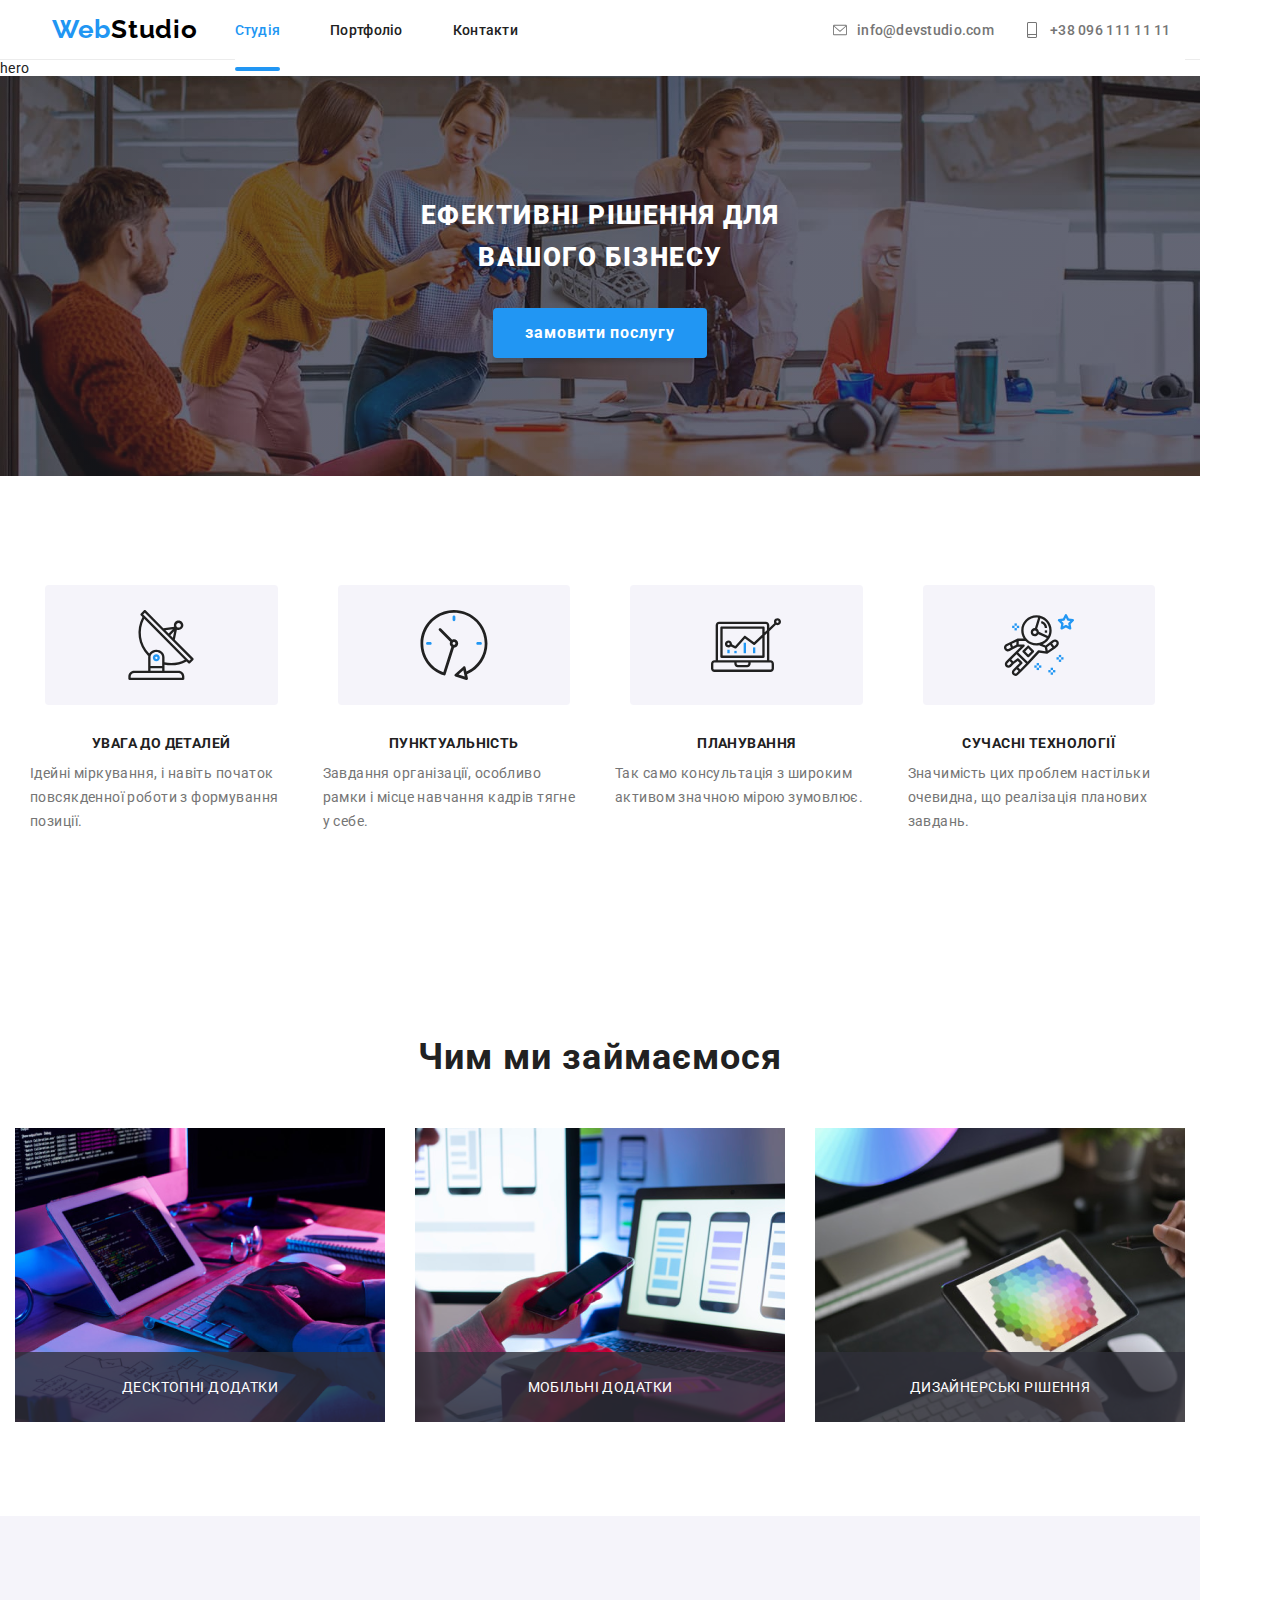
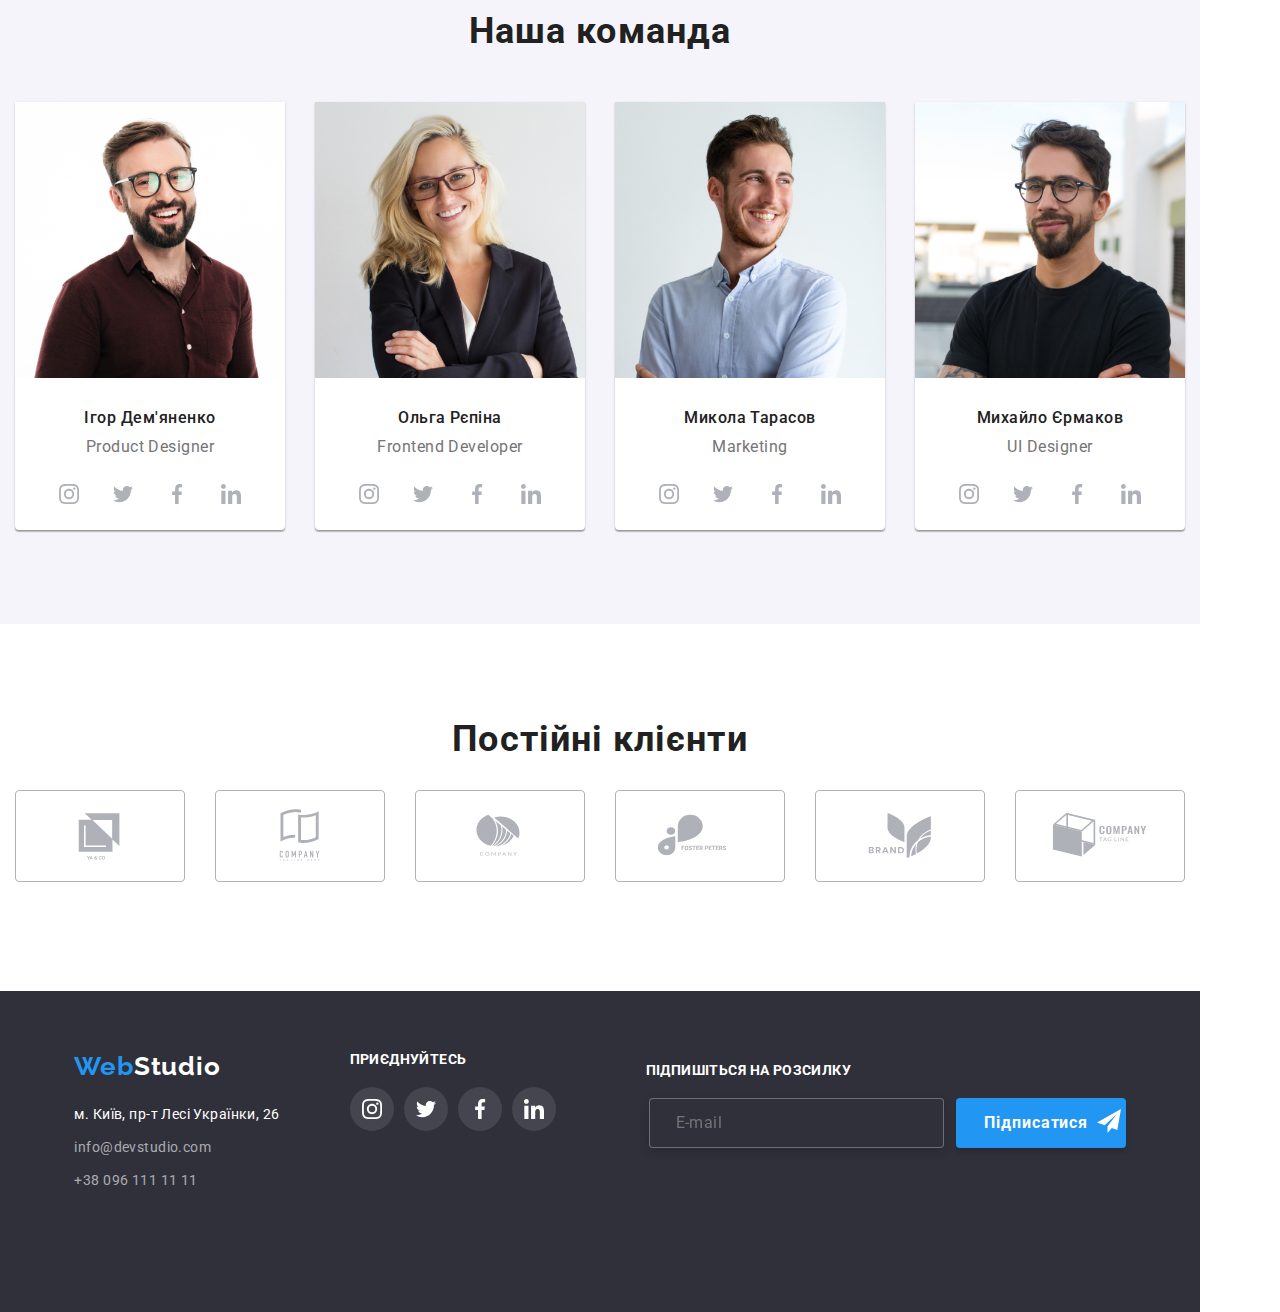
==== commit d840ac97: "1210221" ====
--- a/index.html
+++ b/index.html
@@ -205,7 +205,8 @@
             <li class="list-shadow">
               <img
                 class="third-list-img"
-                src="./images/block2/Igor.png"
+                srcset="./images/block2/Igor1.jpg 1x, ./images/block2/Igor2.jpg 2x"
+                src="./images/block2/Igor1.jpg"
                 alt="photo_Igor"
                 width="270"
               />
@@ -267,7 +268,8 @@
             <li class="list-shadow">
               <img
                 class="third-list-img"
-                src="./images/block2/Olga.png"
+                srcset="./images/block2/Olga1.jpg 1x, ./images/block2/Olga2.jpg 2x"
+                src="./images/block2/Olga1.jpg"
                 alt="photo_Olga"
                 width="270"
               />
@@ -329,7 +331,8 @@
             <li class="list-shadow">
               <img
                 class="third-list-img"
-                src="./images/block2/Mykola.png"
+                srcset="./images/block2/Mykola1.jpg 1x, ./images/block2/Mykola2.jpg 2x"
+                src="./images/block2/Mykola1.jpg"
                 alt="photo_Mikola"
                 width="270"
               />
@@ -391,7 +394,8 @@
             <li class="list-shadow">
               <img
                 class="third-list-img"
-                src="./images/block2/Myhail.png"
+                srcset="./images/block2/Myhail1.jpg 1x, ./images/block2/Myhail2.jpg 2x"
+                src="./images/block2/Myhail1.jpg"
                 alt="photo_Myhail"
                 width="270"
               />
--- a/css/main.min.css
+++ b/css/main.min.css
@@ -1 +1 @@
-.first-list__item{margin-bottom:30px}.first-list__item:before{display:block;content:"";height:120px;background-repeat:no-repeat;background-position:center;background-color:var(--btn-bg-cl);border-radius:4px;margin-right:15px;margin-bottom:30px;margin-left:15px}@media screen and (min-width: 768px){.first-list{display:-webkit-box;display:-ms-flexbox;display:flex;-ms-flex-wrap:wrap;flex-wrap:wrap;-webkit-box-pack:center;-ms-flex-pack:center;justify-content:center}}@media screen and (min-width: 1200px){.first-list{-ms-flex-wrap:nowrap;flex-wrap:nowrap}}@media screen and (min-width: 768px){.first-list__item{width:354px;margin:15px}}@media screen and (min-width: 1200px){.first-list__item{width:270px;margin:15px}}.icon-antenna::before{background-image:url(../images/first-icons/antenna\ 1.svg)}.icon-clock::before{background-image:url(../images/first-icons/clock\ 1.svg)}.icon-diagram::before{background-image:url(../images/first-icons/diagram\ 1.svg)}.icon-astronaut::before{background-image:url(../images/first-icons/astronaut\ 1.svg)}.title-three-in-benefits{text-align:center;font-weight:700;font-size:14px;line-height:16px;margin-bottom:10px;letter-spacing:.03em;color:var(--main-txt-cl)}.main-par-in-benefits{font-weight:400;font-size:14px;line-height:1.7142857143;letter-spacing:.03em;color:var(--par-txt-cl)}.our-team{background:var(--btn-bg-cl)}.our-team__icons{display:-webkit-box;display:-ms-flexbox;display:flex;gap:10px;-webkit-box-pack:center;-ms-flex-pack:center;justify-content:center}.our-team__socile-link{display:-webkit-box;display:-ms-flexbox;display:flex;position:relative;-webkit-box-align:center;-ms-flex-align:center;align-items:center;-webkit-box-pack:center;-ms-flex-pack:center;justify-content:center;width:44px;height:44px;color:var(--color-icon);border-radius:50%;-webkit-transition:background-color 250ms cubic-bezier(0.4, 0, 0.2, 1),color 250ms cubic-bezier(0.4, 0, 0.2, 1);transition:background-color 250ms cubic-bezier(0.4, 0, 0.2, 1),color 250ms cubic-bezier(0.4, 0, 0.2, 1);-webkit-transition-timing-function:var(--timing-function);transition-timing-function:var(--timing-function)}.our-team__socile-link:hover,.our-team__socile-link:focus{color:var(--other-color-wight);background-color:var(--hover-icon);-webkit-transition:background-color 250ms cubic-bezier(0.4, 0, 0.2, 1),color 250ms cubic-bezier(0.4, 0, 0.2, 1);transition:background-color 250ms cubic-bezier(0.4, 0, 0.2, 1),color 250ms cubic-bezier(0.4, 0, 0.2, 1)}.our-team__svg{fill:currentColor}.title-two-in{font-weight:700;font-size:36px;line-height:1.1666666667;margin-bottom:50px;text-align:center;letter-spacing:.03em;color:var(--main-txt-cl)}.third-list{display:-webkit-box;display:-ms-flexbox;display:flex;-webkit-box-orient:vertical;-webkit-box-direction:normal;-ms-flex-direction:column;flex-direction:column;gap:30px}@media screen and (min-width: 768px){.third-list{-webkit-box-orient:horizontal;-webkit-box-direction:normal;-ms-flex-direction:row;flex-direction:row;-ms-flex-wrap:wrap;flex-wrap:wrap;-webkit-box-pack:center;-ms-flex-pack:center;justify-content:center}}@media screen and (min-width: 1200px){.third-list{-ms-flex-wrap:nowrap;flex-wrap:nowrap}}.third-list__box{padding-top:30px;padding-bottom:30px}.title-three-in-our{font-weight:500;font-size:16px;line-height:1.1875;margin-bottom:10px;text-align:center;letter-spacing:.03em;color:var(--main-txt-cl)}.third-list-img{width:100%;margin-left:auto;margin-right:auto}.main-par-in-our{font-size:16px;line-height:1.1875;margin-bottom:16px;text-align:center;letter-spacing:.03em;color:var(--par-txt-cl)}.list-shadow{background-color:var(--other-color-wight);-webkit-box-shadow:0px 1px 3px rgba(0,0,0,.12),0px 1px 1px rgba(0,0,0,.14),0px 2px 1px rgba(0,0,0,.2);box-shadow:0px 1px 3px rgba(0,0,0,.12),0px 1px 1px rgba(0,0,0,.14),0px 2px 1px rgba(0,0,0,.2);border-radius:0px 0px 4px 4px}@media screen and (min-width: 768px){.list-shadow{width:354px;height:536px}}@media screen and (min-width: 1200px){.list-shadow{width:270px;height:428px}}.customers__title{font-weight:700;font-size:28px;line-height:1.1785714286;margin-bottom:15px;text-align:center;letter-spacing:.03em;color:var(--main-txt-cl)}@media screen and (min-width: 1200px){.customers__title{font-size:36px;line-height:1.1666666667}}.customers__box{padding-left:0;padding-right:0}.customers__list{display:-webkit-box;display:-ms-flexbox;display:flex;-ms-flex-wrap:wrap;flex-wrap:wrap;-webkit-box-pack:center;-ms-flex-pack:center;justify-content:center}@media screen and (min-width: 480px){.customers-list-item{width:calc((100% - 60px)/2);margin:15px}}@media screen and (min-width: 768px){.customers-list-item{width:226px;margin:15px}}@media screen and (min-width: 1200px){.customers-list-item{-ms-flex-wrap:nowrap;flex-wrap:nowrap;width:170px;margin:15px}}.customers__link{display:-webkit-box;display:-ms-flexbox;display:flex;-webkit-box-pack:center;-ms-flex-pack:center;justify-content:center;-webkit-box-align:center;-ms-flex-align:center;align-items:center;color:var(--color-icon);width:100%;height:92px;border:1px solid #afb1b8;border-radius:4px;-webkit-transition:border 250ms cubic-bezier(0.4, 0, 0.2, 1),color 250ms cubic-bezier(0.4, 0, 0.2, 1);transition:border 250ms cubic-bezier(0.4, 0, 0.2, 1),color 250ms cubic-bezier(0.4, 0, 0.2, 1)}.customers__link:hover,.customers__link:focus{color:var(--accent-bg-cl);border:1px solid var(--accent-bg-cl);-webkit-transition:border 250ms cubic-bezier(0.4, 0, 0.2, 1),color 250ms cubic-bezier(0.4, 0, 0.2, 1);transition:border 250ms cubic-bezier(0.4, 0, 0.2, 1),color 250ms cubic-bezier(0.4, 0, 0.2, 1)}.customers__logo{width:106px;height:60px;fill:currentColor}.footer{padding-top:60px;padding-bottom:60px;background-color:var(--other-bg-cl);color:var(--other-color-wight)}@media screen and (min-width: 1200px){.footer{display:-webkit-box;display:-ms-flexbox;display:flex;-webkit-box-pack:center;-ms-flex-pack:center;justify-content:center;-webkit-box-align:center;-ms-flex-align:center;align-items:center}}.footer__box{text-align:center}@media screen and (min-width: 1200px){.footer__box{display:-webkit-box;display:-ms-flexbox;display:flex;-webkit-box-align:baseline;-ms-flex-align:baseline;align-items:baseline}}@media screen and (min-width: 768px){.footer__two-block{display:-webkit-box;display:-ms-flexbox;display:flex;-ms-flex-pack:distribute;justify-content:space-around}}@media screen and (min-width: 1200px){.footer__two-block{-webkit-box-pack:end;-ms-flex-pack:end;justify-content:end}}@media screen and (min-width: 1200px){.footer__box-address{text-align:start;margin-right:70px}}.footer__par-address .link{font-weight:400;font-size:14px;line-height:1.7142857143;letter-spacing:.03em;color:var(--other-color-wight)}.footer__link{text-decoration:none;font-weight:400;font-size:14px;line-height:1.7142857143;letter-spacing:.03em;color:rgba(255,255,255,.6)}.footer__address{font-style:normal;margin-bottom:60px}.footer__address .footer__par-address{font-style:normal;margin-bottom:9px}.footer__list-icons{display:-webkit-box;display:-ms-flexbox;display:flex;gap:10px;-webkit-box-pack:center;-ms-flex-pack:center;justify-content:center}.footer__box-social{-webkit-box-align:baseline;-ms-flex-align:baseline;align-items:baseline;margin-bottom:60px}@media screen and (min-width: 1200px){.footer__box-social{text-align:start}}.footer__par-social{display:block;font-style:normal;font-weight:700;font-size:14px;line-height:1.1428571429;letter-spacing:.03em;text-transform:uppercase;margin-bottom:20px;color:var(--other-color-wight)}.footer__link-icons{display:-webkit-box;display:-ms-flexbox;display:flex;-webkit-box-align:center;-ms-flex-align:center;align-items:center;-webkit-box-pack:center;-ms-flex-pack:center;justify-content:center;width:44px;height:44px;color:var(--other-color-wight);background-color:rgba(255,255,255,.1);border-radius:50%;-webkit-transition:background-color 250ms var(--timing-function),color 250ms var(--timing-function);transition:background-color 250ms var(--timing-function),color 250ms var(--timing-function)}.footer__social-icons{fill:currentColor}.footer__link-icons:hover,.footer__link-icons:active{color:var(--other-color-wight);background-color:var(--hover-icon);-webkit-transition:background-color 250ms var(--timing-function),color 250ms var(--timing-function);transition:background-color 250ms var(--timing-function),color 250ms var(--timing-function)}.footer__list .footer__list-item{margin-bottom:9px}.footer__list .footer__list-item:last-child{margin-bottom:0}@media screen and (min-width: 1200px){.footer__form-box{display:-webkit-box;display:-ms-flexbox;display:flex;-webkit-box-orient:vertical;-webkit-box-direction:normal;-ms-flex-direction:column;flex-direction:column;text-align:start;width:570px;height:86}}.footer__form-par{display:block;font-style:normal;font-weight:700;font-size:14px;line-height:1.1428571429;letter-spacing:.03em;text-transform:uppercase;margin-bottom:20px;color:var(--other-color-wight)}@media screen and (min-width: 1200px){.footer__form-par{margin-left:90px}}.footer__logo-txt{color:var(--blue-txt-logo)}.footer__form{color:var(--other-color-wight)}.footer__form-block{position:relative}@media screen and (min-width: 768px){.footer__form-block{display:-webkit-box;display:-ms-flexbox;display:flex;-webkit-box-orient:vertical;-webkit-box-direction:normal;-ms-flex-direction:column;flex-direction:column;-webkit-box-pack:center;-ms-flex-pack:center;justify-content:center;-webkit-box-align:center;-ms-flex-align:center;align-items:center}}@media screen and (min-width: 1200px){.footer__form-block{-webkit-box-orient:horizontal;-webkit-box-direction:normal;-ms-flex-direction:row;flex-direction:row;margin-left:93px}}.footer__form-input{width:358px;height:50px;padding-left:10px;margin-bottom:20px;color:var(--btn-bg-cl);background-color:var(--other-bg-cl);border:1px solid rgba(255,255,255,.3);-webkit-filter:drop-shadow(0px 4px 4px rgba(0, 0, 0, 0.15));filter:drop-shadow(0px 4px 4px rgba(0, 0, 0, 0.15));border-radius:4px}@media screen and (min-width: 768px){.footer__form-input{width:450px}}@media screen and (min-width: 1200px){.footer__form-input{width:358px;margin-right:12px}}.footer__form-input::-webkit-input-placeholder{font-style:normal;font-weight:400;font-size:16px;line-height:20px;padding-left:16px;-webkit-box-align:center;align-items:center;letter-spacing:.03em}.footer__form-input::-moz-placeholder{font-style:normal;font-weight:400;font-size:16px;line-height:20px;padding-left:16px;align-items:center;letter-spacing:.03em}.footer__form-input:-ms-input-placeholder{font-style:normal;font-weight:400;font-size:16px;line-height:20px;padding-left:16px;-ms-flex-align:center;align-items:center;letter-spacing:.03em}.footer__form-input::-ms-input-placeholder{font-style:normal;font-weight:400;font-size:16px;line-height:20px;padding-left:16px;-ms-flex-align:center;align-items:center;letter-spacing:.03em}.footer__form-input::placeholder{font-style:normal;font-weight:400;font-size:16px;line-height:20px;padding-left:16px;-webkit-box-align:center;-ms-flex-align:center;align-items:center;letter-spacing:.03em}.footer__form-block:focus-within .footer__form-input{-webkit-transition:outline-color 250ms cubic-bezier(0.4, 0, 0.2, 1);transition:outline-color 250ms cubic-bezier(0.4, 0, 0.2, 1)}.footer__form-button{width:200px;height:50px;background-color:var(--accent-bg-cl);-webkit-box-shadow:0px 4px 4px rgba(0,0,0,.15);box-shadow:0px 4px 4px rgba(0,0,0,.15);border-radius:4px;border:0;font-weight:700;font-size:16px;line-height:1.875;text-align:left;padding-left:28px;letter-spacing:.06em;margin-bottom:20px;color:currentColor}.footer__form-icon{display:inline-block;position:absolute;right:155px;bottom:13px;fill:currentColor}@media screen and (min-width: 768px){.footer__form-icon{right:310px;bottom:10px}}@media screen and (min-width: 1200px){.footer__form-icon{right:5px;bottom:35px}}.footer__logo{display:block;font-family:"Raleway";text-decoration:none;font-size:26px;font-weight:700;line-height:1.1923076923;letter-spacing:.03em;margin-bottom:20px;color:var(--other-color-wight)}.footer__logo__logo-txt{color:var(--blue-txt-logo)}.header{position:relative;background-color:var(--other-color-wight);font-weight:500;line-height:1.1428571429;border-bottom:1px solid #ececec;min-width:480px;height:60px;padding:16px 15px;letter-spacing:.02em;color:var(--main-txt-cl)}.header__button-menu{position:absolute;display:-webkit-inline-box;display:-ms-inline-flexbox;display:inline-flex;top:10px;right:10px;padding:0;margin:0;border:0;background-color:rgba(0,0,0,0);z-index:3}@media screen and (min-width: 768px){.header__button-menu{display:none}}.header__button-menu .header__icon-dagger:hover{fill:var(--accent-txt-cl);-webkit-transition:fill 250ms cubic-bezier(0.4, 0, 0.2, 1);transition:fill 250ms cubic-bezier(0.4, 0, 0.2, 1)}.header__button-menu .header__icon-dagger{display:none}.header__button-menu.is-open .header__icon-dagger{display:block}.header__button-menu.is-open .header__icon-menu{display:none}@media screen and (min-width: 768px){.header{display:-webkit-box;display:-ms-flexbox;display:flex;-webkit-box-pack:center;-ms-flex-pack:center;justify-content:center;-webkit-box-align:center;-ms-flex-align:center;align-items:center}}.mobile-menu{background-color:var(--other-color-wight)}@media screen and (max-width: 767px){.mobile-menu{padding-top:48px;padding-bottom:48px;padding-left:40px;display:none;position:absolute;-webkit-box-orient:vertical;-webkit-box-direction:normal;-ms-flex-direction:column;flex-direction:column;top:0;left:0;width:480px;height:796px;z-index:2}.mobile-menu.is-open{display:block}.mobile-menu__socile-list{display:-webkit-box;display:-ms-flexbox;display:flex}.mobile-menu__socile-link{text-decoration:none;font-weight:500;font-size:18px;line-height:1.2222222222;letter-spacing:.02em;color:var(--blue-txt-logo);position:relative;-webkit-transition:color 250ms cubic-bezier(0.4, 0, 0.2, 1);transition:color 250ms cubic-bezier(0.4, 0, 0.2, 1)}.mobile-menu__socile-list .mobile-menu__socile-item::after{content:"";width:22px;height:0px;left:315px;top:726px;margin-left:10px;margin-right:10px;border:1px solid rgba(33,33,33,.2)}.mobile-menu__socile-list .mobile-menu__socile-item:last-child::after{display:none}}@media screen and (min-width: 768px){.mobile-menu{display:-webkit-box;display:-ms-flexbox;display:flex}.mobile-menu__socile-list{display:none}}.navigation{background-color:var(--other-color-wight)}.navigation__list{display:-webkit-box;display:-ms-flexbox;display:flex}.navigation__item .link:hover{color:var(--accent-txt-cl);-webkit-transition:color 250ms cubic-bezier(0.4, 0, 0.2, 1);transition:color 250ms cubic-bezier(0.4, 0, 0.2, 1)}@media screen and (max-width: 767px){.navigation{padding-top:48px;padding-bottom:48px;padding-left:40px}.navigation__list{-webkit-box-orient:vertical;-webkit-box-direction:normal;-ms-flex-direction:column;flex-direction:column;-webkit-box-align:stretch;-ms-flex-align:stretch;align-items:stretch}.navigation__list .navigation__item{font-weight:500;font-size:40px;line-height:1.175;letter-spacing:.02em;margin-bottom:32px}.navigation__list .link{display:inline-block;color:var(--main-txt-cl)}.navigation__list .navigation__item:last-child{margin-bottom:302px}}@media screen and (min-width: 768px){.navigation__list{-webkit-box-orient:horizontal;-webkit-box-direction:normal;-ms-flex-direction:row;flex-direction:row;position:relative}.navigation__list .navigation__item{margin-right:50px;margin-left:auto}.navigation__list .link{display:block;padding-top:32px;padding-bottom:32px}}@media screen and (min-width: 1200px){.navigation{display:-webkit-box;display:-ms-flexbox;display:flex;margin-right:315px}.navigation__list .navigation__item:last-child{margin-right:0}}.group{display:-webkit-box;display:-ms-flexbox;display:flex}.group>.group__link{font-style:normal;font-weight:500;color:var(--par-txt-cl)}.group__link{text-decoration:none;color:var(--main-txt-cl);position:relative;-webkit-transition:color 250ms cubic-bezier(0.4, 0, 0.2, 1);transition:color 250ms cubic-bezier(0.4, 0, 0.2, 1)}.group__link:hover,.group__link:focus{color:var(--accent-txt-cl);-webkit-transition:color 250ms cubic-bezier(0.4, 0, 0.2, 1);transition:color 250ms cubic-bezier(0.4, 0, 0.2, 1)}.group__link-icon{fill:currentColor;margin-right:10px}@media screen and (max-width: 767px){.group{-webkit-box-orient:vertical;-webkit-box-direction:reverse;-ms-flex-direction:column-reverse;flex-direction:column-reverse}.group>.group__link{font-size:24px;line-height:1.1666666667;letter-spacing:.02em;margin-bottom:64px}.group .group__link:last-child{text-decoration:none;font-style:normal;font-weight:500;font-size:34px;line-height:1.1764705882;-webkit-box-align:center;-ms-flex-align:center;align-items:center;margin-bottom:32px;letter-spacing:.02em;color:var(--accent-txt-cl)}.group__link-icon{display:none}.group__link-icon{display:none}}@media screen and (min-width: 768px){.group{-webkit-box-orient:vertical;-webkit-box-direction:normal;-ms-flex-direction:column;flex-direction:column;-webkit-box-pack:center;-ms-flex-pack:center;justify-content:center}.group>.group__link{display:-webkit-box;display:-ms-flexbox;display:flex;text-decoration:none;font-size:12px;line-height:1.1666666667;-webkit-box-align:center;-ms-flex-align:center;align-items:center;letter-spacing:.02em;color:var(--par-txt-cl)}}@media screen and (min-width: 1200px){.group{-webkit-box-orient:horizontal;-webkit-box-direction:normal;-ms-flex-direction:row;flex-direction:row;-webkit-box-align:center;-ms-flex-align:center;align-items:center;margin-right:auto}.group>.group__link{font-size:14px;line-height:1.1428571429}.group .group__link+.group__link{margin-left:30px}.group__link{display:-webkit-box;display:-ms-flexbox;display:flex;width:161px;height:16px}}.logo{font-family:"Raleway";text-decoration:none;font-size:26px;font-weight:700;line-height:1.1923076923;margin-right:92px;letter-spacing:.03em;color:var(--black-txt-logo)}.logo__txt{color:var(--blue-txt-logo)}@media screen and (min-width: 768px){.logo{margin-right:87px}}@media screen and (min-width: 1200px){.logo{margin-right:auto;margin-left:auto}}@media screen and (min-width: 768px){.current:after{content:"";display:block;position:absolute;left:0;bottom:-1px;width:100%;height:4px;border-radius:2px;background-color:var(--accent-bg-cl);opacity:1}.link.current{color:var(--accent-bg-cl)}}.link:hover,.link:focus{color:var(--accent-txt-cl);-webkit-transition:color 250ms cubic-bezier(0.4, 0, 0.2, 1);transition:color 250ms cubic-bezier(0.4, 0, 0.2, 1)}.hero{position:relative;text-align:center;max-width:1600px;max-height:600px;background-image:-webkit-gradient(linear, left top, right top, from(rgba(47, 48, 58, 0.4)), to(rgba(47, 48, 58, 0.4))),url(../images/block4/Hero.jpg);background-image:linear-gradient(to right, rgba(47, 48, 58, 0.4), rgba(47, 48, 58, 0.4)),url(../images/block4/Hero.jpg);background-repeat:no-repeat;background-position:center;background-size:cover;background-color:var(--other-bg-cl);padding-top:118px;padding-bottom:118px;margin-left:auto;margin-right:auto}.hero__title{display:block;width:360px;margin-left:auto;margin-right:auto;margin-bottom:30px;padding:0;font-style:normal;font-weight:900;font-size:26px;line-height:1.6153846154;text-align:center;letter-spacing:.06em;text-transform:uppercase;color:var(--other-color-wight)}@media screen and (min-width: 1600px){.hero__title{font-size:44px;line-height:1.3636363636}}.hero__btn{background:var(--accent-bg-cl);-webkit-box-shadow:0px 4px 4px rgba(0,0,0,.15);box-shadow:0px 4px 4px rgba(0,0,0,.15);border-radius:4px;border:0;font-style:normal;font-weight:700;font-size:16px;line-height:1.875;padding:10px 32px;letter-spacing:.06em;color:var(--other-color-wight)}.modal{position:relative;margin-top:93px;margin-left:auto;margin-right:auto;width:450px;height:609px;background:var(--other-color-wight);-webkit-box-shadow:0px 1px 3px rgba(0,0,0,.12),0px 1px 1px rgba(0,0,0,.14),0px 2px 1px rgba(0,0,0,.2);box-shadow:0px 1px 3px rgba(0,0,0,.12),0px 1px 1px rgba(0,0,0,.14),0px 2px 1px rgba(0,0,0,.2);border-radius:4px;-webkit-transition:-webkit-transform 250ms cubic-bezier(0.4, 0, 0.2, 1);transition:-webkit-transform 250ms cubic-bezier(0.4, 0, 0.2, 1);transition:transform 250ms cubic-bezier(0.4, 0, 0.2, 1);transition:transform 250ms cubic-bezier(0.4, 0, 0.2, 1), -webkit-transform 250ms cubic-bezier(0.4, 0, 0.2, 1)}.modal__btn{position:absolute;right:8px;top:8px;width:30px;height:30px;-webkit-transform:position -50% -50%;transform:position -50% -50%;border-radius:50%;border:1px solid rgba(0,0,0,.1);cursor:pointer;background-color:rgba(0,0,0,0);-webkit-transition:fill 250ms cubic-bezier(0.4, 0, 0.2, 1);transition:fill 250ms cubic-bezier(0.4, 0, 0.2, 1)}.modal:hover .modal__path{fill:var(--accent-bg-cl);-webkit-transition:fill 250ms cubic-bezier(0.4, 0, 0.2, 1);transition:fill 250ms cubic-bezier(0.4, 0, 0.2, 1)}.modal__svg{position:absolute;left:50%;top:50%;-webkit-transform:translate(-50%, -50%) scale(1);transform:translate(-50%, -50%) scale(1);-webkit-transition:fill 250ms cubic-bezier(0.4, 0, 0.2, 1);transition:fill 250ms cubic-bezier(0.4, 0, 0.2, 1)}.modal__path{-webkit-transition:fill 250ms cubic-bezier(0.4, 0, 0.2, 1);transition:fill 250ms cubic-bezier(0.4, 0, 0.2, 1)}.modal__btn:hover .modal__path{fill:var(--accent-bg-cl);-webkit-transition:fill 250ms cubic-bezier(0.4, 0, 0.2, 1);transition:fill 250ms cubic-bezier(0.4, 0, 0.2, 1)}@media screen and (min-width: 768px){.modal{position:absolute;top:50%;left:50%;-webkit-transform:translate(-50%, -50%) scale(1);transform:translate(-50%, -50%) scale(1);-webkit-transition:-webkit-transform 250ms cubic-bezier(0.4, 0, 0.2, 1);transition:-webkit-transform 250ms cubic-bezier(0.4, 0, 0.2, 1);transition:transform 250ms cubic-bezier(0.4, 0, 0.2, 1);transition:transform 250ms cubic-bezier(0.4, 0, 0.2, 1), -webkit-transform 250ms cubic-bezier(0.4, 0, 0.2, 1)}}@media screen and (min-width: 1200px){.modal{width:528px;height:581px}}.modal-form{padding:10px 40px}.modal-form__title{font-style:normal;font-weight:700;font-size:20px;line-height:30px;text-align:center;letter-spacing:.03em;color:var(--main-txt-cl)}.modal-form__input{width:370px;height:40px;padding-left:42px;border:1px solid rgba(33,33,33,.2);border-radius:4px;-webkit-transition:outline-color 250ms cubic-bezier(0.4, 0, 0.2, 1);transition:outline-color 250ms cubic-bezier(0.4, 0, 0.2, 1)}.modal-form__field{display:-webkit-box;display:-ms-flexbox;display:flex;position:relative;-webkit-box-orient:vertical;-webkit-box-direction:normal;-ms-flex-direction:column;flex-direction:column;text-align:left;margin-bottom:10px;outline-color:rgba(0,0,0,0)}.modal-form__icon{position:absolute;top:50%;left:12px;-webkit-transition:fill 250ms cubic-bezier(0.4, 0, 0.2, 1);transition:fill 250ms cubic-bezier(0.4, 0, 0.2, 1)}.modal-form__field:focus-within .modal-form___input{outline-color:#2196f3;-webkit-transition:outline-color 250ms cubic-bezier(0.4, 0, 0.2, 1);transition:outline-color 250ms cubic-bezier(0.4, 0, 0.2, 1)}.modal-form__field:focus-within .modal-form__icon{fill:#2196f3;-webkit-transition:fill 250ms cubic-bezier(0.4, 0, 0.2, 1);transition:fill 250ms cubic-bezier(0.4, 0, 0.2, 1)}.modal-form__field:focus-within .modal-form__comment{outline-color:#2196f3;-webkit-transition:outline-color 250ms cubic-bezier(0.4, 0, 0.2, 1);transition:outline-color 250ms cubic-bezier(0.4, 0, 0.2, 1)}.modal-form__field textarea::-webkit-input-placeholder{font-style:normal;font-weight:400;font-size:12px;line-height:14px;letter-spacing:.01em;color:rgba(117,117,117,.5)}.modal-form__field textarea::-moz-placeholder{font-style:normal;font-weight:400;font-size:12px;line-height:14px;letter-spacing:.01em;color:rgba(117,117,117,.5)}.modal-form__field textarea:-ms-input-placeholder{font-style:normal;font-weight:400;font-size:12px;line-height:14px;letter-spacing:.01em;color:rgba(117,117,117,.5)}.modal-form__field textarea::-ms-input-placeholder{font-style:normal;font-weight:400;font-size:12px;line-height:14px;letter-spacing:.01em;color:rgba(117,117,117,.5)}.modal-form__field textarea::placeholder{font-style:normal;font-weight:400;font-size:12px;line-height:14px;letter-spacing:.01em;color:rgba(117,117,117,.5)}.modal-form__checkbox{display:-webkit-box;display:-ms-flexbox;display:flex;-webkit-box-pack:center;-ms-flex-pack:center;justify-content:center;-webkit-box-align:center;-ms-flex-align:center;align-items:center;margin-bottom:30px}.modal-form__lable{margin-bottom:4px;font-style:normal;font-weight:400;font-size:12px;line-height:14px;letter-spacing:.01em;color:var(--par-txt-cl)}.modal-form__checkbox-lable{display:-webkit-box;display:-ms-flexbox;display:flex;color:var(--par-txt-cl)}.modal-form__checkbox-icon{content:"";display:inline-block;width:16px;height:15px;margin-right:8px;border:2px solid #000;border-radius:2px}.modal-form__lable-link{font-style:normal;font-weight:400;font-size:12px;line-height:14px;margin-left:4px;letter-spacing:.03em;color:var(--accent-txt-cl)}.modal-form__checkbox-txt{font-style:normal;font-weight:400;font-size:12px;line-height:14px;letter-spacing:.03em}.modal-form__comment{width:370px;height:120px;padding:12px 16px;resize:none;border:1px solid rgba(33,33,33,.2);border-radius:4px;margin-bottom:20px;outline-color:rgba(0,0,0,0)}.modal-form__btn{display:-webkit-box;display:-ms-flexbox;display:flex;-webkit-box-pack:center;-ms-flex-pack:center;justify-content:center;-webkit-box-align:center;-ms-flex-align:center;align-items:center;width:200px;height:50px;margin-left:auto;margin-right:auto;font-style:normal;font-weight:700;font-size:16px;letter-spacing:.06em;color:var(--btn-bg-cl);border:0;background:var(--accent-bg-cl);-webkit-box-shadow:0px 4px 4px rgba(0,0,0,.15);box-shadow:0px 4px 4px rgba(0,0,0,.15);border-radius:4px}.checkbox:checked+.modal-form__checkbox-icon{background-image:url(../images/Vector.svg);background-origin:border-box;border:0;border-radius:2px}.checkbox{-webkit-appearance:none;-moz-appearance:none;appearance:none}.modal__btn{position:absolute;right:8px;top:8px;width:30px;height:30px;-webkit-transform:position -50% -50%;transform:position -50% -50%;border-radius:50%;border:1px solid rgba(0,0,0,.1);cursor:pointer;background-color:rgba(0,0,0,0);-webkit-transition:fill 250ms cubic-bezier(0.4, 0, 0.2, 1);transition:fill 250ms cubic-bezier(0.4, 0, 0.2, 1)}.modal__btn:hover .modal__btn__path{fill:var(--accent-bg-cl);-webkit-transition:fill 250ms cubic-bezier(0.4, 0, 0.2, 1);transition:fill 250ms cubic-bezier(0.4, 0, 0.2, 1)}.backdrop{position:fixed;left:0;top:0;z-index:1;width:100%;height:100%;background:rgba(0,0,0,.2);-webkit-transition:opacity 250ms cubic-bezier(0.4, 0, 0.2, 1);transition:opacity 250ms cubic-bezier(0.4, 0, 0.2, 1);overflow-y:scroll}.backdrop.is-hidden{opacity:0;pointer-events:none}.backdrop.is-hidden .modal{-webkit-transform:translate(-50%, -50%) scale(1.3);transform:translate(-50%, -50%) scale(1.3)}@media screen and (max-width: 1199px){.our-projects{display:none}}@media screen and (min-width: 1200px){.our-projects{display:block;padding-top:0}.our-projects__item{display:-webkit-box;display:-ms-flexbox;display:flex;position:relative;-webkit-box-orient:vertical;-webkit-box-direction:normal;-ms-flex-direction:column;flex-direction:column;-webkit-box-pack:center;-ms-flex-pack:center;justify-content:center;-webkit-box-align:center;-ms-flex-align:center;align-items:center}.our-projects__par{display:block;position:absolute;text-transform:uppercase;text-align:center;padding-top:27px;bottom:0;text-decoration:none;width:100%;height:70px;color:var(--other-color-wight);background-color:rgba(47,48,58,.8)}}.our-projects .second-list{display:-webkit-box;display:-ms-flexbox;display:flex;gap:30px}.our-projects .title-two-in{font-weight:700;font-size:36px;line-height:1.1666666667;margin-bottom:50px;text-align:center;letter-spacing:.03em;color:var(--main-txt-cl)}:root{--main-font: "Roboto", sans-serif;--main-txt-cl: #212121;--par-txt-cl: #757575;--light-txt-cl: #ffffff;--accent-txt-cl: #2196F3;--black-txt-logo: #000000;--blue-txt-logo: #2196F3;--active-txt: #2196F3;--accent-bg-cl: #2196F3;--other-bg-cl: #2F303A;--btn-bg-cl: #F5F4FA;--icons-bg-cl: #F5F5F5;--other-color-wight: #FFFFFF;--color-icon: #AFB1B8;--hover-icon: #2196F3;--timing-function: cubic-bezier(0.4, 0, 0.2, 1)}.visually-hidden{position:absolute;width:1px;height:1px;margin:-1px;border:0;padding:0;white-space:nowrap;-webkit-clip-path:inset(100%);clip-path:inset(100%);clip:rect(0 0 0 0);overflow:hidden}h1,h2,h3,h4,h5,h6,p{margin:0}*,*::before,*::after{-webkit-box-sizing:inherit;box-sizing:inherit}img{display:block}.link{text-decoration:none;color:var(--main-txt-cl);position:relative;-webkit-transition:color 250ms cubic-bezier(0.4, 0, 0.2, 1);transition:color 250ms cubic-bezier(0.4, 0, 0.2, 1)}.list{list-style:none;padding:0;margin:0}html{-webkit-box-sizing:border-box;box-sizing:border-box}.page{position:relative;font-family:var(--main-font);font-size:14px;color:var(--main-txt-cl);letter-spacing:.03em}@media screen and (min-width: 480px){.page{width:480px}}@media screen and (min-width: 768px){.page{width:768px}}@media screen and (min-width: 1200px){.page{width:1200px}}.section{padding-top:94px;padding-bottom:94px}@media screen and (min-width: 1200px){.contaner{margin-left:auto;margin-right:auto;padding-left:15px;padding-right:15px}}/*# sourceMappingURL=main.min.css.map */+.first-list__item{margin-bottom:30px}.first-list__item:before{display:block;content:"";height:120px;background-repeat:no-repeat;background-position:center;background-color:var(--btn-bg-cl);border-radius:4px;margin-right:15px;margin-bottom:30px;margin-left:15px}@media screen and (min-width: 768px){.first-list{display:-webkit-box;display:-ms-flexbox;display:flex;-ms-flex-wrap:wrap;flex-wrap:wrap;-webkit-box-pack:center;-ms-flex-pack:center;justify-content:center}}@media screen and (min-width: 1200px){.first-list{-ms-flex-wrap:nowrap;flex-wrap:nowrap}}@media screen and (min-width: 768px){.first-list__item{width:354px;margin:15px}}@media screen and (min-width: 1200px){.first-list__item{width:270px;margin:15px}}.icon-antenna::before{background-image:url(../images/first-icons/antenna\ 1.svg)}.icon-clock::before{background-image:url(../images/first-icons/clock\ 1.svg)}.icon-diagram::before{background-image:url(../images/first-icons/diagram\ 1.svg)}.icon-astronaut::before{background-image:url(../images/first-icons/astronaut\ 1.svg)}.title-three-in-benefits{text-align:center;font-weight:700;font-size:14px;line-height:16px;margin-bottom:10px;letter-spacing:.03em;color:var(--main-txt-cl)}.main-par-in-benefits{font-weight:400;font-size:14px;line-height:1.7142857143;letter-spacing:.03em;color:var(--par-txt-cl)}.our-team{background:var(--btn-bg-cl)}.our-team__icons{display:-webkit-box;display:-ms-flexbox;display:flex;gap:10px;-webkit-box-pack:center;-ms-flex-pack:center;justify-content:center}.our-team__socile-link{display:-webkit-box;display:-ms-flexbox;display:flex;position:relative;-webkit-box-align:center;-ms-flex-align:center;align-items:center;-webkit-box-pack:center;-ms-flex-pack:center;justify-content:center;width:44px;height:44px;color:var(--color-icon);border-radius:50%;-webkit-transition:background-color 250ms cubic-bezier(0.4, 0, 0.2, 1),color 250ms cubic-bezier(0.4, 0, 0.2, 1);transition:background-color 250ms cubic-bezier(0.4, 0, 0.2, 1),color 250ms cubic-bezier(0.4, 0, 0.2, 1);-webkit-transition-timing-function:var(--timing-function);transition-timing-function:var(--timing-function)}.our-team__socile-link:hover,.our-team__socile-link:focus{color:var(--other-color-wight);background-color:var(--hover-icon);-webkit-transition:background-color 250ms cubic-bezier(0.4, 0, 0.2, 1),color 250ms cubic-bezier(0.4, 0, 0.2, 1);transition:background-color 250ms cubic-bezier(0.4, 0, 0.2, 1),color 250ms cubic-bezier(0.4, 0, 0.2, 1)}.our-team__svg{fill:currentColor}.title-two-in{font-weight:700;font-size:36px;line-height:1.1666666667;margin-bottom:50px;text-align:center;letter-spacing:.03em;color:var(--main-txt-cl)}.third-list{display:-webkit-box;display:-ms-flexbox;display:flex;-webkit-box-orient:vertical;-webkit-box-direction:normal;-ms-flex-direction:column;flex-direction:column;gap:30px}@media screen and (min-width: 768px){.third-list{-webkit-box-orient:horizontal;-webkit-box-direction:normal;-ms-flex-direction:row;flex-direction:row;-ms-flex-wrap:wrap;flex-wrap:wrap;-webkit-box-pack:center;-ms-flex-pack:center;justify-content:center}}@media screen and (min-width: 1200px){.third-list{-ms-flex-wrap:nowrap;flex-wrap:nowrap}}.third-list__box{padding-top:30px;padding-bottom:30px}.title-three-in-our{font-weight:500;font-size:16px;line-height:1.1875;margin-bottom:10px;text-align:center;letter-spacing:.03em;color:var(--main-txt-cl)}.third-list-img{margin-left:auto;margin-right:auto}.main-par-in-our{font-size:16px;line-height:1.1875;margin-bottom:16px;text-align:center;letter-spacing:.03em;color:var(--par-txt-cl)}.list-shadow{background-color:var(--other-color-wight);-webkit-box-shadow:0px 1px 3px rgba(0,0,0,.12),0px 1px 1px rgba(0,0,0,.14),0px 2px 1px rgba(0,0,0,.2);box-shadow:0px 1px 3px rgba(0,0,0,.12),0px 1px 1px rgba(0,0,0,.14),0px 2px 1px rgba(0,0,0,.2);border-radius:0px 0px 4px 4px}@media screen and (min-width: 768px){.list-shadow{width:354px;height:536px}}@media screen and (min-width: 1200px){.list-shadow{width:270px;height:428px}}.customers__title{font-weight:700;font-size:28px;line-height:1.1785714286;margin-bottom:15px;text-align:center;letter-spacing:.03em;color:var(--main-txt-cl)}@media screen and (min-width: 1200px){.customers__title{font-size:36px;line-height:1.1666666667}}.customers__box{padding-left:0;padding-right:0}.customers__list{display:-webkit-box;display:-ms-flexbox;display:flex;-ms-flex-wrap:wrap;flex-wrap:wrap;-webkit-box-pack:center;-ms-flex-pack:center;justify-content:center}@media screen and (min-width: 480px){.customers-list-item{width:calc((100% - 60px)/2);margin:15px}}@media screen and (min-width: 768px){.customers-list-item{width:226px;margin:15px}}@media screen and (min-width: 1200px){.customers-list-item{-ms-flex-wrap:nowrap;flex-wrap:nowrap;width:170px;margin:15px}}.customers__link{display:-webkit-box;display:-ms-flexbox;display:flex;-webkit-box-pack:center;-ms-flex-pack:center;justify-content:center;-webkit-box-align:center;-ms-flex-align:center;align-items:center;color:var(--color-icon);width:100%;height:92px;border:1px solid #afb1b8;border-radius:4px;-webkit-transition:border 250ms cubic-bezier(0.4, 0, 0.2, 1),color 250ms cubic-bezier(0.4, 0, 0.2, 1);transition:border 250ms cubic-bezier(0.4, 0, 0.2, 1),color 250ms cubic-bezier(0.4, 0, 0.2, 1)}.customers__link:hover,.customers__link:focus{color:var(--accent-bg-cl);border:1px solid var(--accent-bg-cl);-webkit-transition:border 250ms cubic-bezier(0.4, 0, 0.2, 1),color 250ms cubic-bezier(0.4, 0, 0.2, 1);transition:border 250ms cubic-bezier(0.4, 0, 0.2, 1),color 250ms cubic-bezier(0.4, 0, 0.2, 1)}.customers__logo{width:106px;height:60px;fill:currentColor}.footer{padding-top:60px;padding-bottom:60px;background-color:var(--other-bg-cl);color:var(--other-color-wight)}@media screen and (min-width: 1200px){.footer{display:-webkit-box;display:-ms-flexbox;display:flex;-webkit-box-pack:center;-ms-flex-pack:center;justify-content:center;-webkit-box-align:center;-ms-flex-align:center;align-items:center}}.footer__box{text-align:center}@media screen and (min-width: 1200px){.footer__box{display:-webkit-box;display:-ms-flexbox;display:flex;-webkit-box-align:baseline;-ms-flex-align:baseline;align-items:baseline}}@media screen and (min-width: 768px){.footer__two-block{display:-webkit-box;display:-ms-flexbox;display:flex;-ms-flex-pack:distribute;justify-content:space-around}}@media screen and (min-width: 1200px){.footer__two-block{-webkit-box-pack:end;-ms-flex-pack:end;justify-content:end}}@media screen and (min-width: 1200px){.footer__box-address{text-align:start;margin-right:70px}}.footer__par-address .link{font-weight:400;font-size:14px;line-height:1.7142857143;letter-spacing:.03em;color:var(--other-color-wight)}.footer__link{text-decoration:none;font-weight:400;font-size:14px;line-height:1.7142857143;letter-spacing:.03em;color:rgba(255,255,255,.6)}.footer__address{font-style:normal;margin-bottom:60px}.footer__address .footer__par-address{font-style:normal;margin-bottom:9px}.footer__list-icons{display:-webkit-box;display:-ms-flexbox;display:flex;gap:10px;-webkit-box-pack:center;-ms-flex-pack:center;justify-content:center}.footer__box-social{-webkit-box-align:baseline;-ms-flex-align:baseline;align-items:baseline;margin-bottom:60px}@media screen and (min-width: 1200px){.footer__box-social{text-align:start}}.footer__par-social{display:block;font-style:normal;font-weight:700;font-size:14px;line-height:1.1428571429;letter-spacing:.03em;text-transform:uppercase;margin-bottom:20px;color:var(--other-color-wight)}.footer__link-icons{display:-webkit-box;display:-ms-flexbox;display:flex;-webkit-box-align:center;-ms-flex-align:center;align-items:center;-webkit-box-pack:center;-ms-flex-pack:center;justify-content:center;width:44px;height:44px;color:var(--other-color-wight);background-color:rgba(255,255,255,.1);border-radius:50%;-webkit-transition:background-color 250ms var(--timing-function),color 250ms var(--timing-function);transition:background-color 250ms var(--timing-function),color 250ms var(--timing-function)}.footer__social-icons{fill:currentColor}.footer__link-icons:hover,.footer__link-icons:active{color:var(--other-color-wight);background-color:var(--hover-icon);-webkit-transition:background-color 250ms var(--timing-function),color 250ms var(--timing-function);transition:background-color 250ms var(--timing-function),color 250ms var(--timing-function)}.footer__list .footer__list-item{margin-bottom:9px}.footer__list .footer__list-item:last-child{margin-bottom:0}@media screen and (min-width: 1200px){.footer__form-box{display:-webkit-box;display:-ms-flexbox;display:flex;-webkit-box-orient:vertical;-webkit-box-direction:normal;-ms-flex-direction:column;flex-direction:column;text-align:start;width:570px;height:86}}.footer__form-par{display:block;font-style:normal;font-weight:700;font-size:14px;line-height:1.1428571429;letter-spacing:.03em;text-transform:uppercase;margin-bottom:20px;color:var(--other-color-wight)}@media screen and (min-width: 1200px){.footer__form-par{margin-left:90px}}.footer__logo-txt{color:var(--blue-txt-logo)}.footer__form{color:var(--other-color-wight)}.footer__form-block{position:relative}@media screen and (min-width: 768px){.footer__form-block{display:-webkit-box;display:-ms-flexbox;display:flex;-webkit-box-orient:vertical;-webkit-box-direction:normal;-ms-flex-direction:column;flex-direction:column;-webkit-box-pack:center;-ms-flex-pack:center;justify-content:center;-webkit-box-align:center;-ms-flex-align:center;align-items:center}}@media screen and (min-width: 1200px){.footer__form-block{-webkit-box-orient:horizontal;-webkit-box-direction:normal;-ms-flex-direction:row;flex-direction:row;margin-left:93px}}.footer__form-input{width:358px;height:50px;padding-left:10px;margin-bottom:20px;color:var(--btn-bg-cl);background-color:var(--other-bg-cl);border:1px solid rgba(255,255,255,.3);-webkit-filter:drop-shadow(0px 4px 4px rgba(0, 0, 0, 0.15));filter:drop-shadow(0px 4px 4px rgba(0, 0, 0, 0.15));border-radius:4px}@media screen and (min-width: 768px){.footer__form-input{width:450px}}@media screen and (min-width: 1200px){.footer__form-input{width:358px;margin-right:12px}}.footer__form-input::-webkit-input-placeholder{font-style:normal;font-weight:400;font-size:16px;line-height:20px;padding-left:16px;-webkit-box-align:center;align-items:center;letter-spacing:.03em}.footer__form-input::-moz-placeholder{font-style:normal;font-weight:400;font-size:16px;line-height:20px;padding-left:16px;align-items:center;letter-spacing:.03em}.footer__form-input:-ms-input-placeholder{font-style:normal;font-weight:400;font-size:16px;line-height:20px;padding-left:16px;-ms-flex-align:center;align-items:center;letter-spacing:.03em}.footer__form-input::-ms-input-placeholder{font-style:normal;font-weight:400;font-size:16px;line-height:20px;padding-left:16px;-ms-flex-align:center;align-items:center;letter-spacing:.03em}.footer__form-input::placeholder{font-style:normal;font-weight:400;font-size:16px;line-height:20px;padding-left:16px;-webkit-box-align:center;-ms-flex-align:center;align-items:center;letter-spacing:.03em}.footer__form-block:focus-within .footer__form-input{-webkit-transition:outline-color 250ms cubic-bezier(0.4, 0, 0.2, 1);transition:outline-color 250ms cubic-bezier(0.4, 0, 0.2, 1)}.footer__form-button{width:200px;height:50px;background-color:var(--accent-bg-cl);-webkit-box-shadow:0px 4px 4px rgba(0,0,0,.15);box-shadow:0px 4px 4px rgba(0,0,0,.15);border-radius:4px;border:0;font-weight:700;font-size:16px;line-height:1.875;text-align:left;padding-left:28px;letter-spacing:.06em;margin-bottom:20px;color:currentColor}.footer__form-icon{display:inline-block;position:absolute;right:155px;bottom:13px;fill:currentColor}@media screen and (min-width: 768px){.footer__form-icon{right:310px;bottom:10px}}@media screen and (min-width: 1200px){.footer__form-icon{right:5px;bottom:35px}}.footer__logo{display:block;font-family:"Raleway";text-decoration:none;font-size:26px;font-weight:700;line-height:1.1923076923;letter-spacing:.03em;margin-bottom:20px;color:var(--other-color-wight)}.footer__logo__logo-txt{color:var(--blue-txt-logo)}.header{position:relative;background-color:var(--other-color-wight);font-weight:500;line-height:1.1428571429;border-bottom:1px solid #ececec;min-width:480px;height:60px;padding:16px 15px;letter-spacing:.02em;color:var(--main-txt-cl)}.header__button-menu{position:absolute;display:-webkit-inline-box;display:-ms-inline-flexbox;display:inline-flex;top:10px;right:10px;padding:0;margin:0;border:0;background-color:rgba(0,0,0,0);z-index:3}@media screen and (min-width: 768px){.header__button-menu{display:none}}.header__button-menu .header__icon-dagger:hover{fill:var(--accent-txt-cl);-webkit-transition:fill 250ms cubic-bezier(0.4, 0, 0.2, 1);transition:fill 250ms cubic-bezier(0.4, 0, 0.2, 1)}.header__button-menu .header__icon-dagger{display:none}.header__button-menu.is-open .header__icon-dagger{display:block}.header__button-menu.is-open .header__icon-menu{display:none}@media screen and (min-width: 768px){.header{display:-webkit-box;display:-ms-flexbox;display:flex;-webkit-box-pack:center;-ms-flex-pack:center;justify-content:center;-webkit-box-align:center;-ms-flex-align:center;align-items:center}}.mobile-menu{background-color:var(--other-color-wight)}@media screen and (max-width: 767px){.mobile-menu{padding-top:48px;padding-bottom:48px;padding-left:40px;display:none;position:absolute;-webkit-box-orient:vertical;-webkit-box-direction:normal;-ms-flex-direction:column;flex-direction:column;top:0;left:0;width:480px;height:796px;z-index:2}.mobile-menu.is-open{display:block}.mobile-menu__socile-list{display:-webkit-box;display:-ms-flexbox;display:flex}.mobile-menu__socile-link{text-decoration:none;font-weight:500;font-size:18px;line-height:1.2222222222;letter-spacing:.02em;color:var(--blue-txt-logo);position:relative;-webkit-transition:color 250ms cubic-bezier(0.4, 0, 0.2, 1);transition:color 250ms cubic-bezier(0.4, 0, 0.2, 1)}.mobile-menu__socile-list .mobile-menu__socile-item::after{content:"";width:22px;height:0px;left:315px;top:726px;margin-left:10px;margin-right:10px;border:1px solid rgba(33,33,33,.2)}.mobile-menu__socile-list .mobile-menu__socile-item:last-child::after{display:none}}@media screen and (min-width: 768px){.mobile-menu{display:-webkit-box;display:-ms-flexbox;display:flex}.mobile-menu__socile-list{display:none}}.navigation{background-color:var(--other-color-wight)}.navigation__list{display:-webkit-box;display:-ms-flexbox;display:flex}.navigation__item .link:hover{color:var(--accent-txt-cl);-webkit-transition:color 250ms cubic-bezier(0.4, 0, 0.2, 1);transition:color 250ms cubic-bezier(0.4, 0, 0.2, 1)}@media screen and (max-width: 767px){.navigation{padding-top:48px;padding-bottom:48px;padding-left:40px}.navigation__list{-webkit-box-orient:vertical;-webkit-box-direction:normal;-ms-flex-direction:column;flex-direction:column;-webkit-box-align:stretch;-ms-flex-align:stretch;align-items:stretch}.navigation__list .navigation__item{font-weight:500;font-size:40px;line-height:1.175;letter-spacing:.02em;margin-bottom:32px}.navigation__list .link{display:inline-block;color:var(--main-txt-cl)}.navigation__list .navigation__item:last-child{margin-bottom:302px}}@media screen and (min-width: 768px){.navigation__list{-webkit-box-orient:horizontal;-webkit-box-direction:normal;-ms-flex-direction:row;flex-direction:row;position:relative}.navigation__list .navigation__item{margin-right:50px;margin-left:auto}.navigation__list .link{display:block;padding-top:32px;padding-bottom:32px}}@media screen and (min-width: 1200px){.navigation{display:-webkit-box;display:-ms-flexbox;display:flex;margin-right:315px}.navigation__list .navigation__item:last-child{margin-right:0}}.group{display:-webkit-box;display:-ms-flexbox;display:flex}.group>.group__link{font-style:normal;font-weight:500;color:var(--par-txt-cl)}.group__link{text-decoration:none;color:var(--main-txt-cl);position:relative;-webkit-transition:color 250ms cubic-bezier(0.4, 0, 0.2, 1);transition:color 250ms cubic-bezier(0.4, 0, 0.2, 1)}.group__link:hover,.group__link:focus{color:var(--accent-txt-cl);-webkit-transition:color 250ms cubic-bezier(0.4, 0, 0.2, 1);transition:color 250ms cubic-bezier(0.4, 0, 0.2, 1)}.group__link-icon{fill:currentColor;margin-right:10px}@media screen and (max-width: 767px){.group{-webkit-box-orient:vertical;-webkit-box-direction:reverse;-ms-flex-direction:column-reverse;flex-direction:column-reverse}.group>.group__link{font-size:24px;line-height:1.1666666667;letter-spacing:.02em;margin-bottom:64px}.group .group__link:last-child{text-decoration:none;font-style:normal;font-weight:500;font-size:34px;line-height:1.1764705882;-webkit-box-align:center;-ms-flex-align:center;align-items:center;margin-bottom:32px;letter-spacing:.02em;color:var(--accent-txt-cl)}.group__link-icon{display:none}.group__link-icon{display:none}}@media screen and (min-width: 768px){.group{-webkit-box-orient:vertical;-webkit-box-direction:normal;-ms-flex-direction:column;flex-direction:column;-webkit-box-pack:center;-ms-flex-pack:center;justify-content:center}.group>.group__link{display:-webkit-box;display:-ms-flexbox;display:flex;text-decoration:none;font-size:12px;line-height:1.1666666667;-webkit-box-align:center;-ms-flex-align:center;align-items:center;letter-spacing:.02em;color:var(--par-txt-cl)}}@media screen and (min-width: 1200px){.group{-webkit-box-orient:horizontal;-webkit-box-direction:normal;-ms-flex-direction:row;flex-direction:row;-webkit-box-align:center;-ms-flex-align:center;align-items:center;margin-right:auto}.group>.group__link{font-size:14px;line-height:1.1428571429}.group .group__link+.group__link{margin-left:30px}.group__link{display:-webkit-box;display:-ms-flexbox;display:flex;width:161px;height:16px}}.logo{font-family:"Raleway";text-decoration:none;font-size:26px;font-weight:700;line-height:1.1923076923;margin-right:92px;letter-spacing:.03em;color:var(--black-txt-logo)}.logo__txt{color:var(--blue-txt-logo)}@media screen and (min-width: 768px){.logo{margin-right:87px}}@media screen and (min-width: 1200px){.logo{margin-right:auto;margin-left:auto}}@media screen and (min-width: 768px){.current:after{content:"";display:block;position:absolute;left:0;bottom:-1px;width:100%;height:4px;border-radius:2px;background-color:var(--accent-bg-cl);opacity:1}.link.current{color:var(--accent-bg-cl)}}.link:hover,.link:focus{color:var(--accent-txt-cl);-webkit-transition:color 250ms cubic-bezier(0.4, 0, 0.2, 1);transition:color 250ms cubic-bezier(0.4, 0, 0.2, 1)}.hero{position:relative;text-align:center;max-width:1600px;max-height:600px;background-image:-webkit-gradient(linear, left top, right top, from(rgba(47, 48, 58, 0.4)), to(rgba(47, 48, 58, 0.4))),url(../images/block4/Hero.jpg);background-image:linear-gradient(to right, rgba(47, 48, 58, 0.4), rgba(47, 48, 58, 0.4)),url(../images/block4/Hero.jpg);background-repeat:no-repeat;background-position:center;background-size:cover;background-color:var(--other-bg-cl);padding-top:118px;padding-bottom:118px;margin-left:auto;margin-right:auto}.hero__title{display:block;width:360px;margin-left:auto;margin-right:auto;margin-bottom:30px;padding:0;font-style:normal;font-weight:900;font-size:26px;line-height:1.6153846154;text-align:center;letter-spacing:.06em;text-transform:uppercase;color:var(--other-color-wight)}@media screen and (min-width: 1600px){.hero__title{font-size:44px;line-height:1.3636363636}}.hero__btn{background:var(--accent-bg-cl);-webkit-box-shadow:0px 4px 4px rgba(0,0,0,.15);box-shadow:0px 4px 4px rgba(0,0,0,.15);border-radius:4px;border:0;font-style:normal;font-weight:700;font-size:16px;line-height:1.875;padding:10px 32px;letter-spacing:.06em;color:var(--other-color-wight)}.modal{position:relative;margin-top:93px;margin-left:auto;margin-right:auto;width:450px;height:609px;background:var(--other-color-wight);-webkit-box-shadow:0px 1px 3px rgba(0,0,0,.12),0px 1px 1px rgba(0,0,0,.14),0px 2px 1px rgba(0,0,0,.2);box-shadow:0px 1px 3px rgba(0,0,0,.12),0px 1px 1px rgba(0,0,0,.14),0px 2px 1px rgba(0,0,0,.2);border-radius:4px;-webkit-transition:-webkit-transform 250ms cubic-bezier(0.4, 0, 0.2, 1);transition:-webkit-transform 250ms cubic-bezier(0.4, 0, 0.2, 1);transition:transform 250ms cubic-bezier(0.4, 0, 0.2, 1);transition:transform 250ms cubic-bezier(0.4, 0, 0.2, 1), -webkit-transform 250ms cubic-bezier(0.4, 0, 0.2, 1)}.modal__btn{position:absolute;right:8px;top:8px;width:30px;height:30px;-webkit-transform:position -50% -50%;transform:position -50% -50%;border-radius:50%;border:1px solid rgba(0,0,0,.1);cursor:pointer;background-color:rgba(0,0,0,0);-webkit-transition:fill 250ms cubic-bezier(0.4, 0, 0.2, 1);transition:fill 250ms cubic-bezier(0.4, 0, 0.2, 1)}.modal:hover .modal__path{fill:var(--accent-bg-cl);-webkit-transition:fill 250ms cubic-bezier(0.4, 0, 0.2, 1);transition:fill 250ms cubic-bezier(0.4, 0, 0.2, 1)}.modal__svg{position:absolute;left:50%;top:50%;-webkit-transform:translate(-50%, -50%) scale(1);transform:translate(-50%, -50%) scale(1);-webkit-transition:fill 250ms cubic-bezier(0.4, 0, 0.2, 1);transition:fill 250ms cubic-bezier(0.4, 0, 0.2, 1)}.modal__path{-webkit-transition:fill 250ms cubic-bezier(0.4, 0, 0.2, 1);transition:fill 250ms cubic-bezier(0.4, 0, 0.2, 1)}.modal__btn:hover .modal__path{fill:var(--accent-bg-cl);-webkit-transition:fill 250ms cubic-bezier(0.4, 0, 0.2, 1);transition:fill 250ms cubic-bezier(0.4, 0, 0.2, 1)}@media screen and (min-width: 768px){.modal{position:absolute;top:50%;left:50%;-webkit-transform:translate(-50%, -50%) scale(1);transform:translate(-50%, -50%) scale(1);-webkit-transition:-webkit-transform 250ms cubic-bezier(0.4, 0, 0.2, 1);transition:-webkit-transform 250ms cubic-bezier(0.4, 0, 0.2, 1);transition:transform 250ms cubic-bezier(0.4, 0, 0.2, 1);transition:transform 250ms cubic-bezier(0.4, 0, 0.2, 1), -webkit-transform 250ms cubic-bezier(0.4, 0, 0.2, 1)}}@media screen and (min-width: 1200px){.modal{width:528px;height:581px}}.modal-form{padding:10px 40px}.modal-form__title{font-style:normal;font-weight:700;font-size:20px;line-height:30px;text-align:center;letter-spacing:.03em;color:var(--main-txt-cl)}.modal-form__input{width:370px;height:40px;padding-left:42px;border:1px solid rgba(33,33,33,.2);border-radius:4px;-webkit-transition:outline-color 250ms cubic-bezier(0.4, 0, 0.2, 1);transition:outline-color 250ms cubic-bezier(0.4, 0, 0.2, 1)}.modal-form__field{display:-webkit-box;display:-ms-flexbox;display:flex;position:relative;-webkit-box-orient:vertical;-webkit-box-direction:normal;-ms-flex-direction:column;flex-direction:column;text-align:left;margin-bottom:10px;outline-color:rgba(0,0,0,0)}.modal-form__icon{position:absolute;top:50%;left:12px;-webkit-transition:fill 250ms cubic-bezier(0.4, 0, 0.2, 1);transition:fill 250ms cubic-bezier(0.4, 0, 0.2, 1)}.modal-form__field:focus-within .modal-form___input{outline-color:#2196f3;-webkit-transition:outline-color 250ms cubic-bezier(0.4, 0, 0.2, 1);transition:outline-color 250ms cubic-bezier(0.4, 0, 0.2, 1)}.modal-form__field:focus-within .modal-form__icon{fill:#2196f3;-webkit-transition:fill 250ms cubic-bezier(0.4, 0, 0.2, 1);transition:fill 250ms cubic-bezier(0.4, 0, 0.2, 1)}.modal-form__field:focus-within .modal-form__comment{outline-color:#2196f3;-webkit-transition:outline-color 250ms cubic-bezier(0.4, 0, 0.2, 1);transition:outline-color 250ms cubic-bezier(0.4, 0, 0.2, 1)}.modal-form__field textarea::-webkit-input-placeholder{font-style:normal;font-weight:400;font-size:12px;line-height:14px;letter-spacing:.01em;color:rgba(117,117,117,.5)}.modal-form__field textarea::-moz-placeholder{font-style:normal;font-weight:400;font-size:12px;line-height:14px;letter-spacing:.01em;color:rgba(117,117,117,.5)}.modal-form__field textarea:-ms-input-placeholder{font-style:normal;font-weight:400;font-size:12px;line-height:14px;letter-spacing:.01em;color:rgba(117,117,117,.5)}.modal-form__field textarea::-ms-input-placeholder{font-style:normal;font-weight:400;font-size:12px;line-height:14px;letter-spacing:.01em;color:rgba(117,117,117,.5)}.modal-form__field textarea::placeholder{font-style:normal;font-weight:400;font-size:12px;line-height:14px;letter-spacing:.01em;color:rgba(117,117,117,.5)}.modal-form__checkbox{display:-webkit-box;display:-ms-flexbox;display:flex;-webkit-box-pack:center;-ms-flex-pack:center;justify-content:center;-webkit-box-align:center;-ms-flex-align:center;align-items:center;margin-bottom:30px}.modal-form__lable{margin-bottom:4px;font-style:normal;font-weight:400;font-size:12px;line-height:14px;letter-spacing:.01em;color:var(--par-txt-cl)}.modal-form__checkbox-lable{display:-webkit-box;display:-ms-flexbox;display:flex;color:var(--par-txt-cl)}.modal-form__checkbox-icon{content:"";display:inline-block;width:16px;height:15px;margin-right:8px;border:2px solid #000;border-radius:2px}.modal-form__lable-link{font-style:normal;font-weight:400;font-size:12px;line-height:14px;margin-left:4px;letter-spacing:.03em;color:var(--accent-txt-cl)}.modal-form__checkbox-txt{font-style:normal;font-weight:400;font-size:12px;line-height:14px;letter-spacing:.03em}.modal-form__comment{width:370px;height:120px;padding:12px 16px;resize:none;border:1px solid rgba(33,33,33,.2);border-radius:4px;margin-bottom:20px;outline-color:rgba(0,0,0,0)}.modal-form__btn{display:-webkit-box;display:-ms-flexbox;display:flex;-webkit-box-pack:center;-ms-flex-pack:center;justify-content:center;-webkit-box-align:center;-ms-flex-align:center;align-items:center;width:200px;height:50px;margin-left:auto;margin-right:auto;font-style:normal;font-weight:700;font-size:16px;letter-spacing:.06em;color:var(--btn-bg-cl);border:0;background:var(--accent-bg-cl);-webkit-box-shadow:0px 4px 4px rgba(0,0,0,.15);box-shadow:0px 4px 4px rgba(0,0,0,.15);border-radius:4px}.checkbox:checked+.modal-form__checkbox-icon{background-image:url(../images/Vector.svg);background-origin:border-box;border:0;border-radius:2px}.checkbox{-webkit-appearance:none;-moz-appearance:none;appearance:none}.modal__btn{position:absolute;right:8px;top:8px;width:30px;height:30px;-webkit-transform:position -50% -50%;transform:position -50% -50%;border-radius:50%;border:1px solid rgba(0,0,0,.1);cursor:pointer;background-color:rgba(0,0,0,0);-webkit-transition:fill 250ms cubic-bezier(0.4, 0, 0.2, 1);transition:fill 250ms cubic-bezier(0.4, 0, 0.2, 1)}.modal__btn:hover .modal__btn__path{fill:var(--accent-bg-cl);-webkit-transition:fill 250ms cubic-bezier(0.4, 0, 0.2, 1);transition:fill 250ms cubic-bezier(0.4, 0, 0.2, 1)}.backdrop{position:fixed;left:0;top:0;z-index:1;width:100%;height:100%;background:rgba(0,0,0,.2);-webkit-transition:opacity 250ms cubic-bezier(0.4, 0, 0.2, 1);transition:opacity 250ms cubic-bezier(0.4, 0, 0.2, 1);overflow-y:scroll}.backdrop.is-hidden{opacity:0;pointer-events:none}.backdrop.is-hidden .modal{-webkit-transform:translate(-50%, -50%) scale(1.3);transform:translate(-50%, -50%) scale(1.3)}@media screen and (max-width: 1199px){.our-projects{display:none}}@media screen and (min-width: 1200px){.our-projects{display:block;padding-top:0}.our-projects__item{display:-webkit-box;display:-ms-flexbox;display:flex;position:relative;-webkit-box-orient:vertical;-webkit-box-direction:normal;-ms-flex-direction:column;flex-direction:column;-webkit-box-pack:center;-ms-flex-pack:center;justify-content:center;-webkit-box-align:center;-ms-flex-align:center;align-items:center}.our-projects__par{display:block;position:absolute;text-transform:uppercase;text-align:center;padding-top:27px;bottom:0;text-decoration:none;width:100%;height:70px;color:var(--other-color-wight);background-color:rgba(47,48,58,.8)}}.our-projects .second-list{display:-webkit-box;display:-ms-flexbox;display:flex;gap:30px}.our-projects .title-two-in{font-weight:700;font-size:36px;line-height:1.1666666667;margin-bottom:50px;text-align:center;letter-spacing:.03em;color:var(--main-txt-cl)}:root{--main-font: "Roboto", sans-serif;--main-txt-cl: #212121;--par-txt-cl: #757575;--light-txt-cl: #ffffff;--accent-txt-cl: #2196F3;--black-txt-logo: #000000;--blue-txt-logo: #2196F3;--active-txt: #2196F3;--accent-bg-cl: #2196F3;--other-bg-cl: #2F303A;--btn-bg-cl: #F5F4FA;--icons-bg-cl: #F5F5F5;--other-color-wight: #FFFFFF;--color-icon: #AFB1B8;--hover-icon: #2196F3;--timing-function: cubic-bezier(0.4, 0, 0.2, 1)}.visually-hidden{position:absolute;width:1px;height:1px;margin:-1px;border:0;padding:0;white-space:nowrap;-webkit-clip-path:inset(100%);clip-path:inset(100%);clip:rect(0 0 0 0);overflow:hidden}h1,h2,h3,h4,h5,h6,p{margin:0}*,*::before,*::after{-webkit-box-sizing:inherit;box-sizing:inherit}img{display:block;max-width:100%;height:auto}.link{text-decoration:none;color:var(--main-txt-cl);position:relative;-webkit-transition:color 250ms cubic-bezier(0.4, 0, 0.2, 1);transition:color 250ms cubic-bezier(0.4, 0, 0.2, 1)}.list{list-style:none;padding:0;margin:0}html{-webkit-box-sizing:border-box;box-sizing:border-box}.page{position:relative;font-family:var(--main-font);font-size:14px;color:var(--main-txt-cl);letter-spacing:.03em}@media screen and (min-width: 480px){.page{width:480px}}@media screen and (min-width: 768px){.page{width:768px}}@media screen and (min-width: 1200px){.page{width:1200px}}.section{padding-top:94px;padding-bottom:94px}@media screen and (min-width: 1200px){.contaner{margin-left:auto;margin-right:auto;padding-left:15px;padding-right:15px}}/*# sourceMappingURL=main.min.css.map */